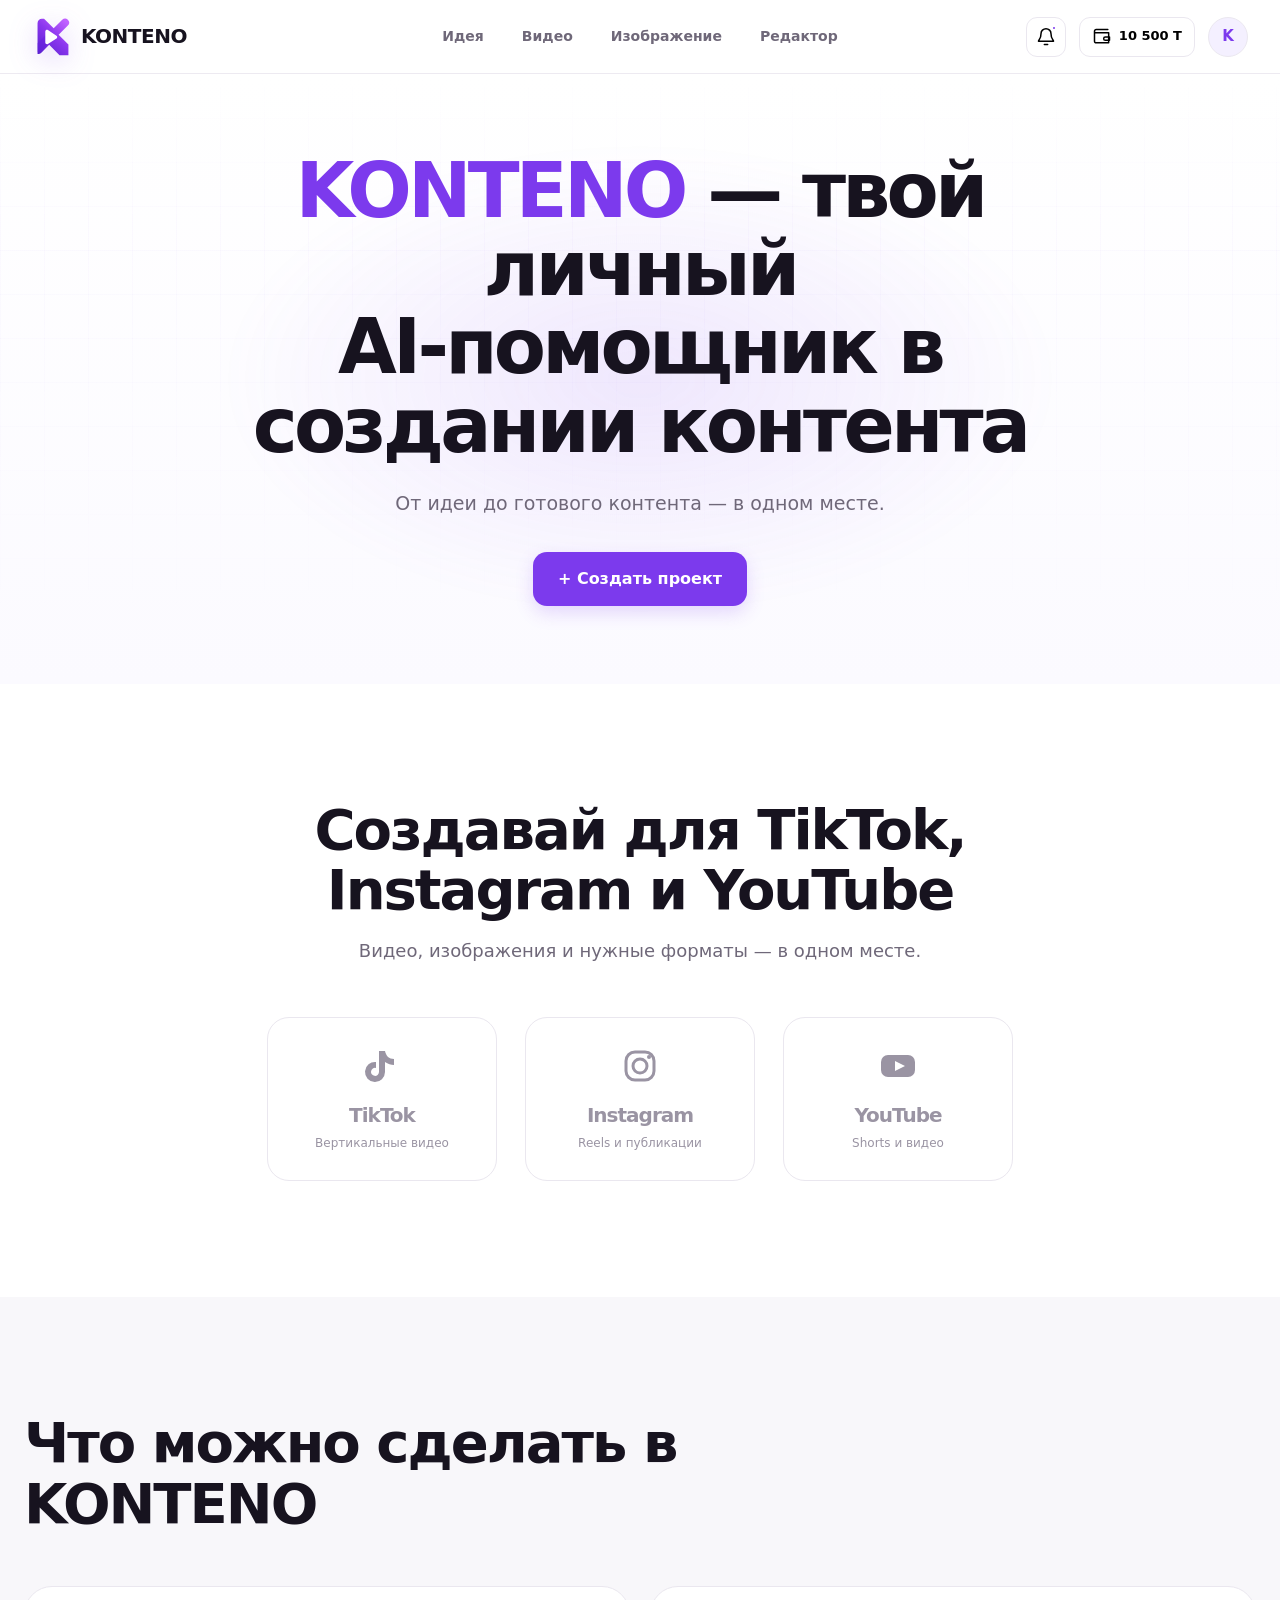
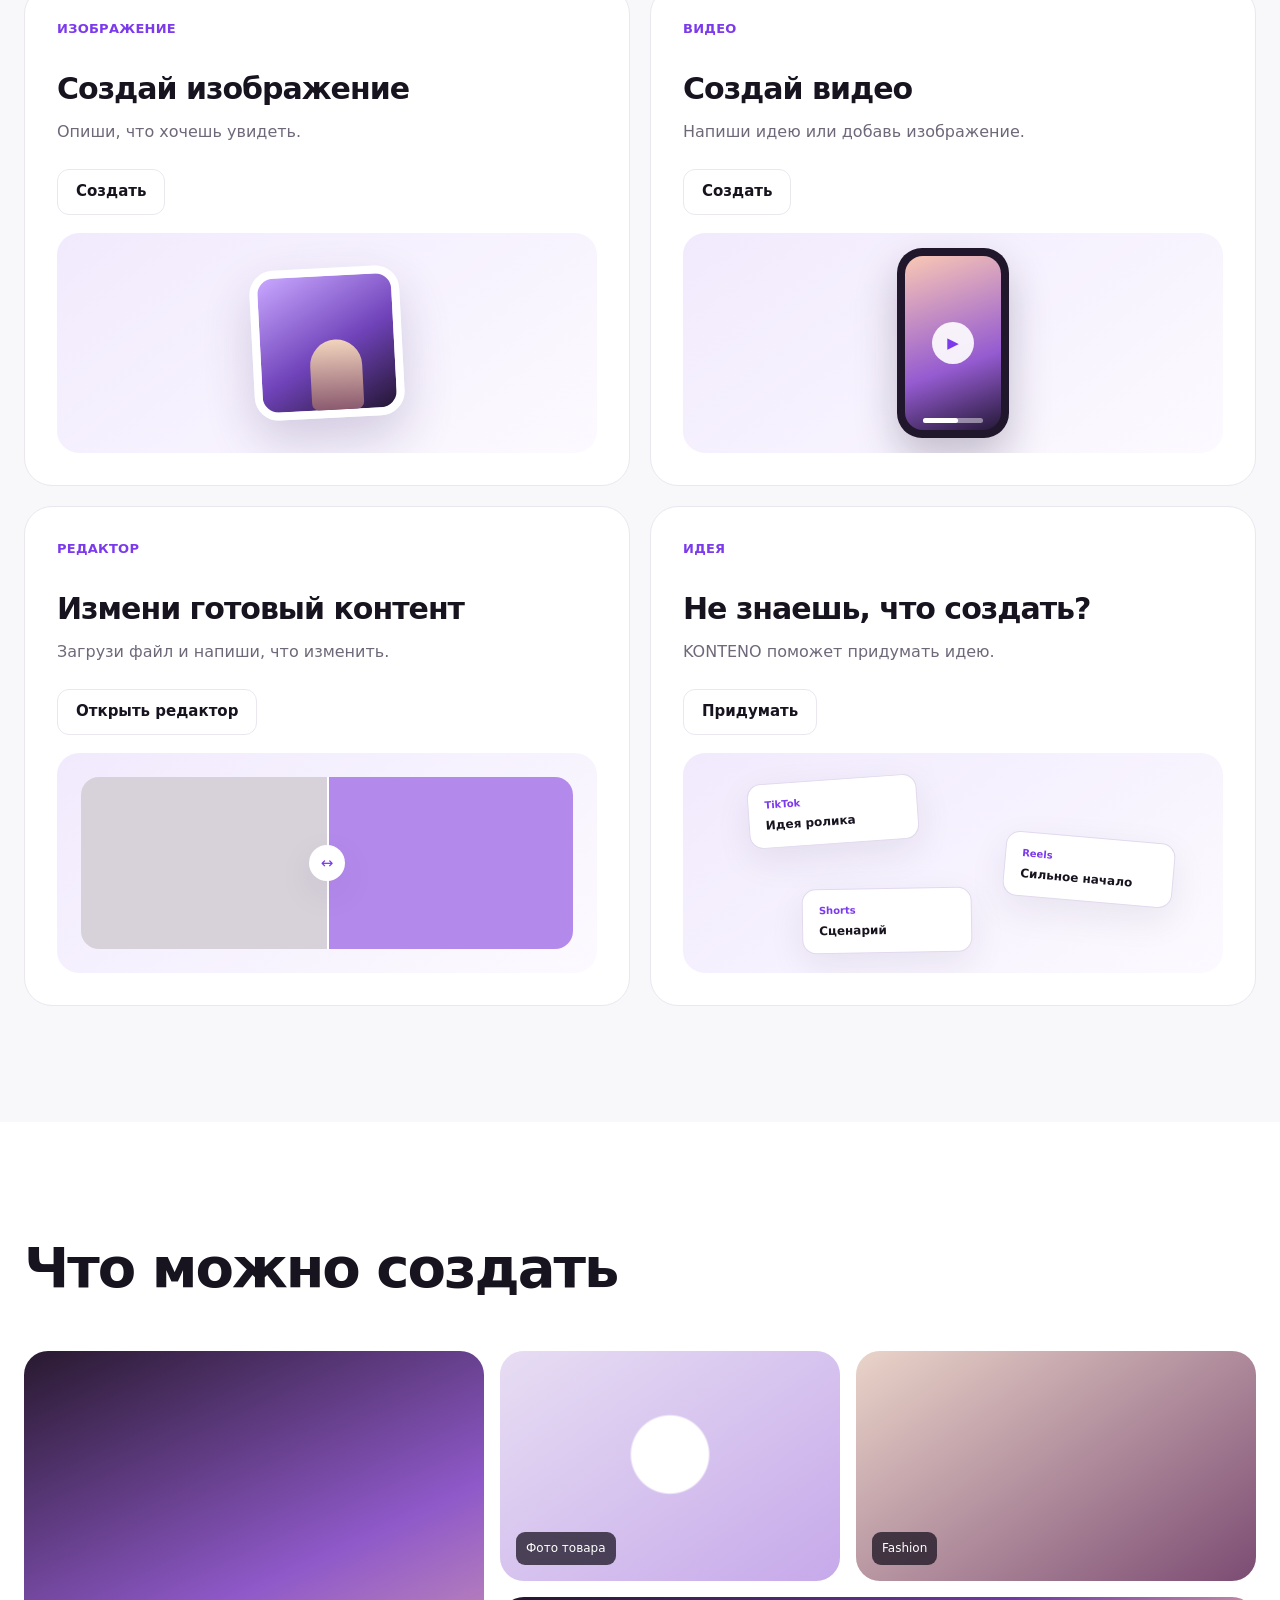
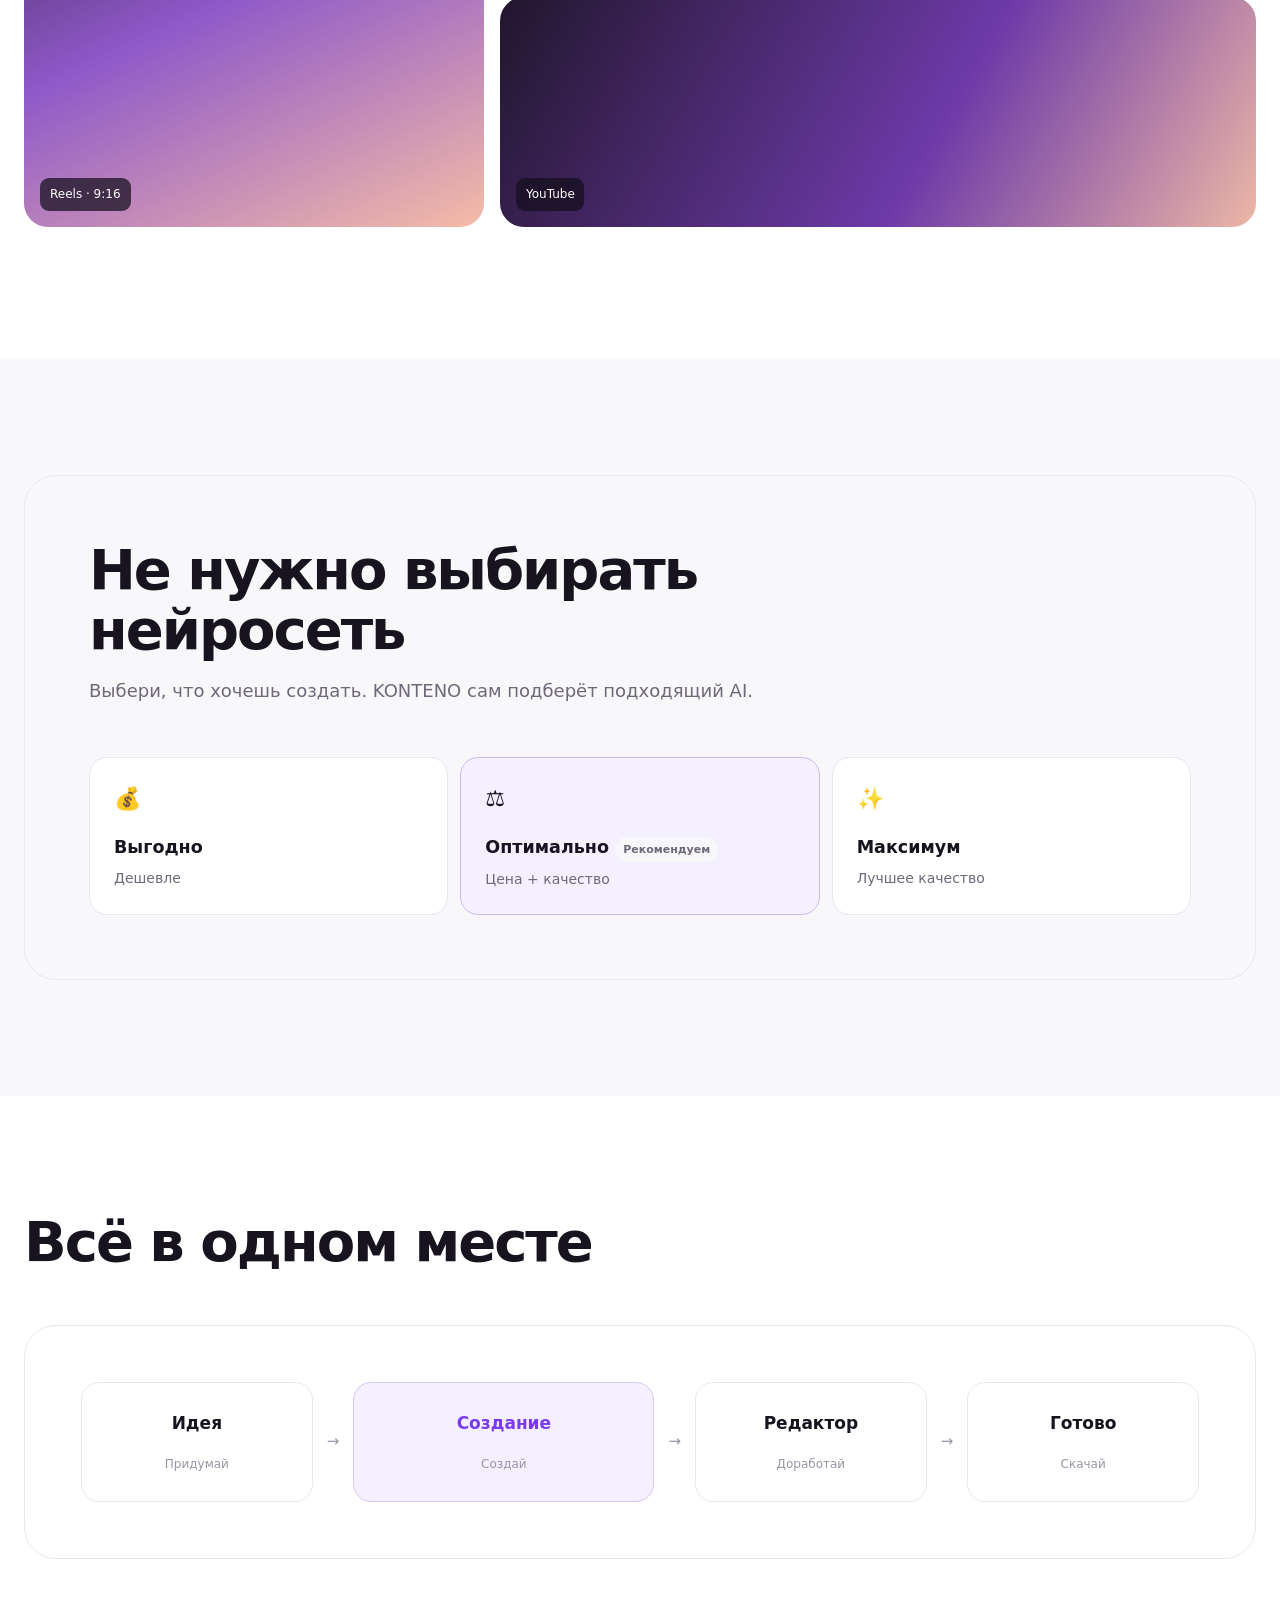
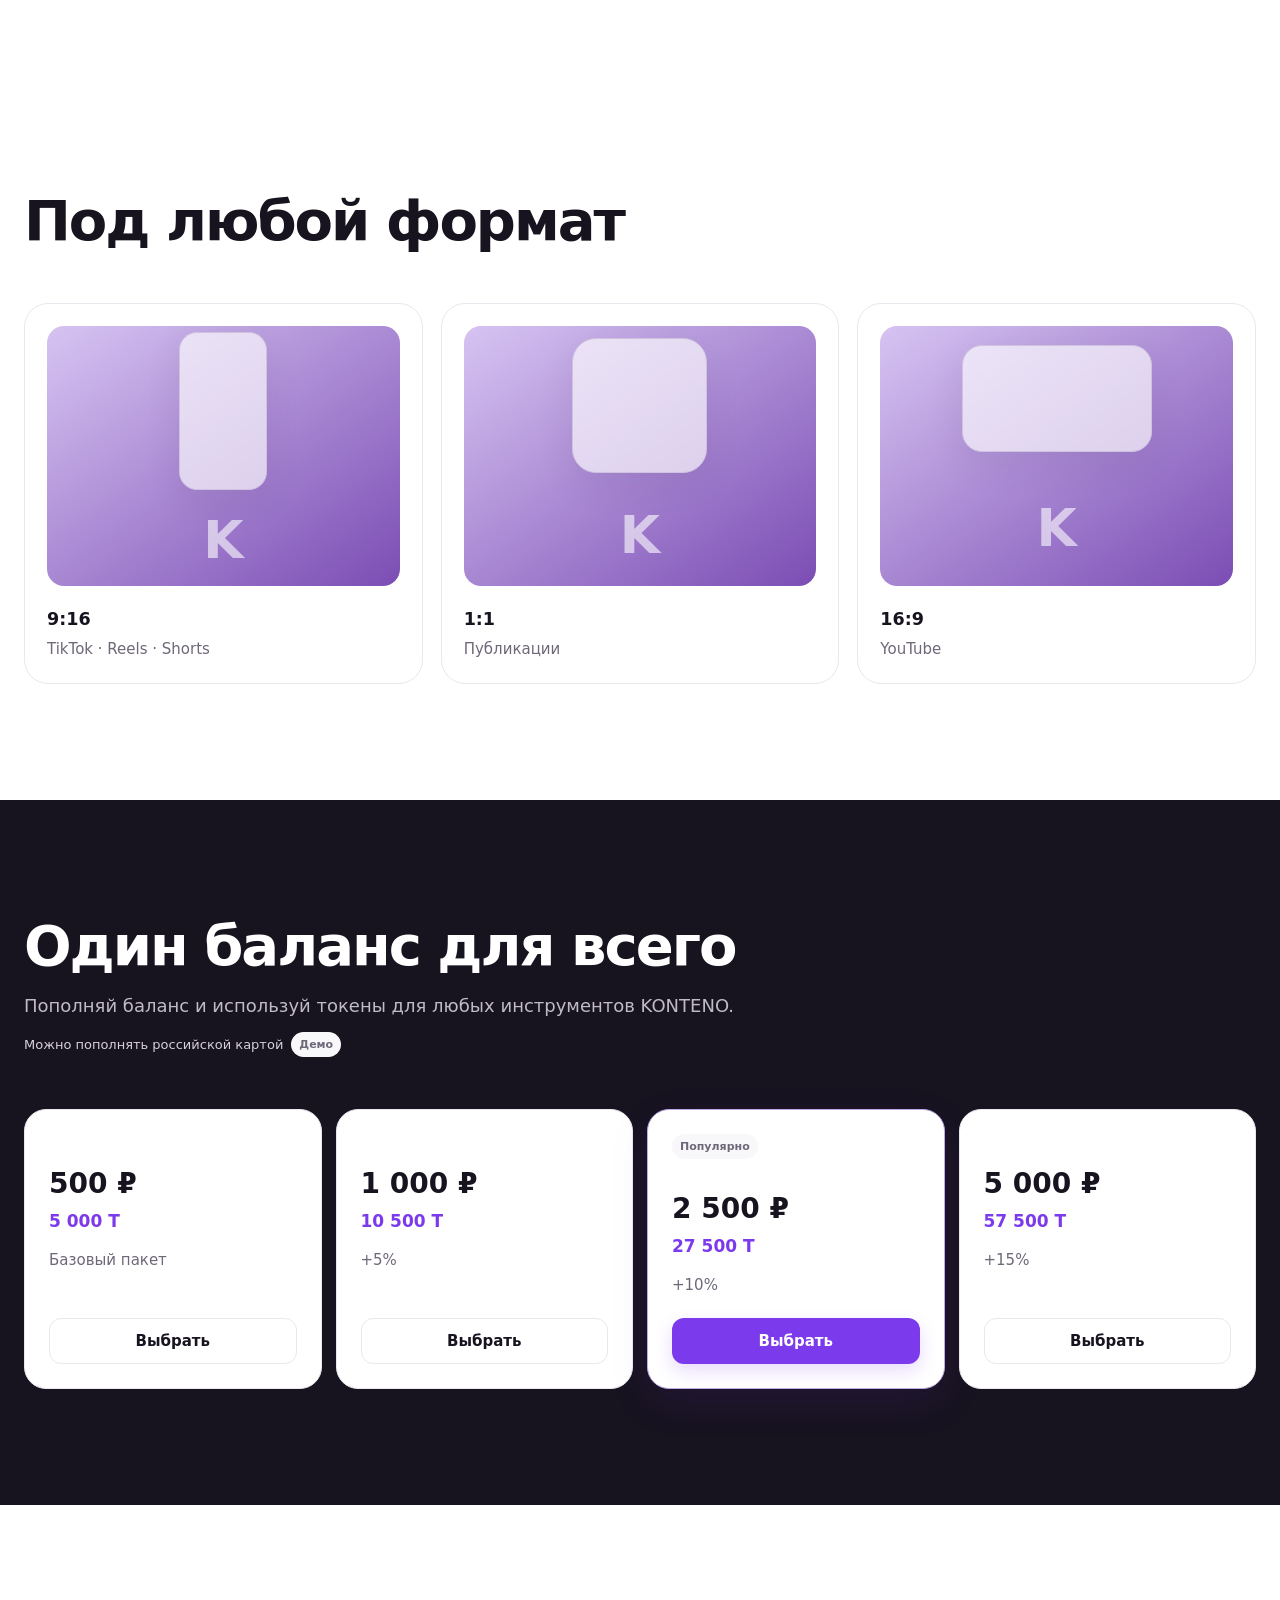
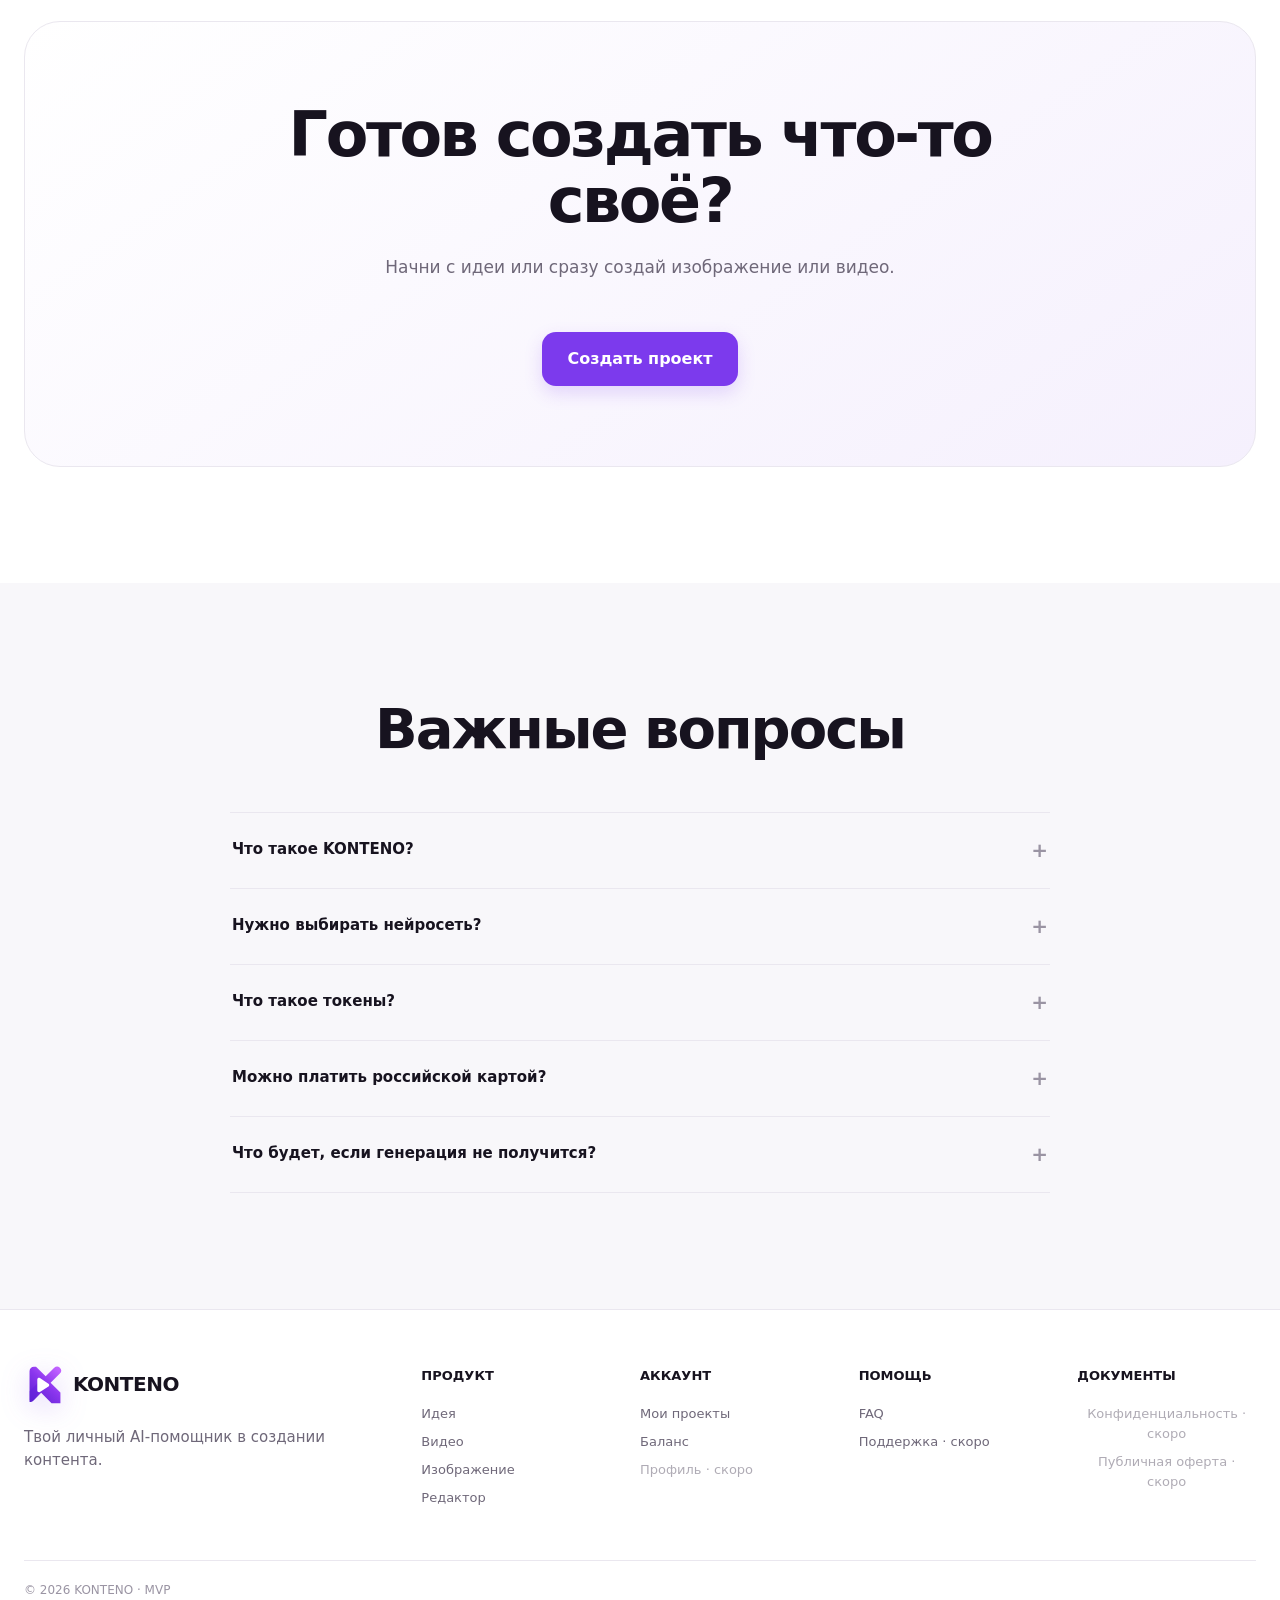
==== index.html @ 62084ca5 "Polish KONTENO layout, visuals, logo and copy" ====
<!doctype html>
<html lang="ru">
<head>
  <meta charset="utf-8">
  <meta name="viewport" content="width=device-width,initial-scale=1,viewport-fit=cover">
  <meta name="description" content="KONTENO — создание видео, изображений и контента без необходимости разбираться в нейросетях.">
  <title>KONTENO — AI для создания контента</title>
  <link rel="icon" href="data:image/svg+xml,%3Csvg xmlns='http://www.w3.org/2000/svg' viewBox='0 0 48 48'%3E%3Cpath fill='%238B36EE' d='M7 6A5 5 0 0 1 12 1h3l12 12L38 2a5 5 0 1 1 7 7L34 21l12 12v14H35L22 34 12 44a5 5 0 0 1-5 1V6Z'/%3E%3Cpath fill='white' d='M17 17c0-2 2-3 3-2l11 7c1 1 1 3 0 4l-11 7c-1 1-3 0-3-2V17Z'/%3E%3C/svg%3E">
  <style>
    /* Design system */
    :root {
      --primary:#7c3aed; --primary-hover:#6d28d9; --primary-soft:#f4f0ff; --accent:#a855f7;
      --text:#17131f; --text-secondary:#6f6879; --text-tertiary:#9a94a3;
      --background:#fff; --surface:#fff; --surface-secondary:#f8f7fa; --border:#eae7ef;
      --success:#16805b; --danger:#b42318; --sidebar:248px;
      --radius-sm:10px; --radius:14px; --radius-lg:20px; --radius-xl:28px;
      --shadow-sm:0 1px 2px rgba(23,19,31,.03); --shadow:0 12px 36px rgba(42,28,65,.08); --shadow-lg:0 28px 80px rgba(48,30,79,.12);
      --ease:180ms ease;
    }
    * { box-sizing:border-box; }
    html { scroll-behavior:smooth; scroll-padding-top:88px; }
    body { margin:0; color:var(--text); background:var(--background); font:15px/1.55 Inter,ui-sans-serif,system-ui,-apple-system,BlinkMacSystemFont,"Segoe UI",sans-serif; -webkit-font-smoothing:antialiased; }
    button,input,textarea { font:inherit; }
    button,a { -webkit-tap-highlight-color:transparent; }
    button:focus-visible,a:focus-visible,input:focus-visible,textarea:focus-visible,summary:focus-visible { outline:3px solid rgba(124,58,237,.24); outline-offset:3px; }
    button:disabled { cursor:not-allowed; opacity:.55; }
    .hide { display:none!important; }
    .sr-only { position:absolute;width:1px;height:1px;padding:0;margin:-1px;overflow:hidden;clip:rect(0,0,0,0);white-space:nowrap;border:0; }
    .container { width:min(1248px,calc(100% - 48px)); margin-inline:auto; }
    .icon { width:20px;height:20px;display:block;fill:none;stroke:currentColor;stroke-width:1.8;stroke-linecap:round;stroke-linejoin:round; }
    .icon-box { width:42px;height:42px;border-radius:12px;display:grid;place-items:center;color:var(--primary);background:var(--primary-soft);flex:0 0 auto; }
    .logo { display:inline-flex;align-items:center;gap:10px;color:var(--text);text-decoration:none;border:0;background:none;padding:0;cursor:pointer;font-size:19px;font-weight:750;letter-spacing:-.5px; }
    .logo-mark { width:34px;height:34px;border-radius:11px;display:grid;place-items:center;background:var(--primary);color:#fff;font-size:16px;font-weight:750;box-shadow:0 7px 18px rgba(124,58,237,.2); }
    .btn { min-height:46px;border:1px solid transparent;border-radius:12px;padding:0 18px;display:inline-flex;align-items:center;justify-content:center;gap:8px;font-weight:650;color:var(--text);background:var(--surface);cursor:pointer;text-decoration:none;transition:background var(--ease),border var(--ease),box-shadow var(--ease),transform var(--ease); }
    .btn:hover { border-color:#dcd7e4;background:var(--surface-secondary); }
    .btn:active { transform:translateY(1px); }
    .btn-primary { color:#fff;background:var(--primary);box-shadow:0 7px 18px rgba(124,58,237,.18); }
    .btn-primary:hover { color:#fff;background:var(--primary-hover);border-color:var(--primary-hover);box-shadow:0 9px 24px rgba(124,58,237,.24); }
    .btn-secondary { border-color:var(--border); }
    .btn-ghost { border-color:transparent;background:transparent;color:var(--text-secondary); }
    .btn-sm { min-height:40px;padding-inline:14px;border-radius:10px;font-size:14px; }
    .btn-full { width:100%; }
    .eyebrow { margin:0 0 12px;color:var(--primary);font-size:13px;font-weight:700;letter-spacing:.02em; }
    .section-head { max-width:650px;margin-bottom:40px; }
    .section-head.center { text-align:center;margin-inline:auto; }
    .section-title { margin:0;font-size:clamp(28px,3vw,36px);line-height:1.15;letter-spacing:-1.1px;font-weight:720; }
    .section-copy { margin:12px 0 0;color:var(--text-secondary);font-size:17px; }
    .badge { display:inline-flex;align-items:center;gap:7px;padding:7px 11px;border-radius:999px;background:var(--primary-soft);color:var(--primary);font-size:12px;font-weight:650; }
    .status-badge { display:inline-flex;padding:4px 8px;border-radius:999px;background:var(--surface-secondary);color:var(--text-secondary);font-size:11px;font-weight:650; }

    /* Landing */
    .site-header { position:sticky;top:0;z-index:40;height:70px;background:rgba(255,255,255,.9);border-bottom:1px solid rgba(234,231,239,.85);backdrop-filter:blur(18px); }
    .header-inner { height:100%;display:flex;align-items:center;justify-content:space-between;gap:24px; }
    .header-nav,.header-actions { display:flex;align-items:center;gap:8px; }
    .header-nav { margin-left:auto;margin-right:20px; }
    .header-nav a { padding:9px 12px;color:var(--text-secondary);font-size:14px;font-weight:550;text-decoration:none;border-radius:9px;transition:color var(--ease),background var(--ease); }
    .header-nav a:hover { color:var(--text);background:var(--surface-secondary); }
    .hero { position:relative;overflow:hidden;padding:88px 0 104px;background:linear-gradient(180deg,#fff 0%,#fbfaff 100%); }
    .hero::before { content:"";position:absolute;width:480px;height:480px;right:-160px;top:-160px;background:radial-gradient(circle,rgba(168,85,247,.11),transparent 68%);pointer-events:none; }
    .hero-grid { position:relative;display:grid;grid-template-columns:minmax(0,1.02fr) minmax(440px,.98fr);align-items:center;gap:72px; }
    .hero h1 { max-width:700px;margin:20px 0 24px;font-size:clamp(52px,5vw,66px);line-height:1.04;letter-spacing:-3px;font-weight:740; }
    .hero h1 span { color:var(--primary); }
    .hero-copy { max-width:630px;margin:0;color:var(--text-secondary);font-size:18px;line-height:1.7; }
    .hero-actions { display:flex;gap:12px;margin:32px 0 24px; }
    .trust-row { display:flex;flex-wrap:wrap;gap:12px 24px;color:var(--text-secondary);font-size:13px; }
    .trust-row span { display:flex;align-items:center;gap:7px; }
    .check { color:var(--success);font-weight:750; }
    .studio-preview-wrap { position:relative;padding:28px; }
    .studio-preview-wrap::before { content:"";position:absolute;inset:7% 0;background:var(--primary-soft);border-radius:44px;transform:rotate(-3deg); }
    .studio-preview { position:relative;padding:24px;border:1px solid rgba(226,220,235,.9);border-radius:26px;background:rgba(255,255,255,.94);box-shadow:var(--shadow-lg); }
    .preview-top { display:flex;align-items:center;justify-content:space-between;margin-bottom:24px;color:var(--text-tertiary);font-size:12px; }
    .window-dots { display:flex;gap:5px; }.window-dots i { width:7px;height:7px;border-radius:50%;background:#ded9e5; }
    .studio-preview h2 { margin:0 0 14px;font-size:20px;letter-spacing:-.4px; }
    .preview-input { min-height:112px;padding:16px;border:1px solid var(--border);border-radius:15px;background:var(--surface-secondary);color:var(--text-secondary); }
    .preview-chips { display:flex;flex-wrap:wrap;gap:7px;margin:12px 0 20px; }
    .preview-chip { padding:6px 9px;border-radius:8px;background:#fff;border:1px solid var(--border);color:var(--text-secondary);font-size:11px; }
    .preview-footer { display:flex;align-items:center;justify-content:space-between;gap:16px;padding-top:18px;border-top:1px solid var(--border); }
    .preview-price small { display:block;color:var(--text-tertiary); }.preview-price strong { font-size:19px; }
    .landing-section { padding:96px 0; }
    .landing-section.alt { background:var(--surface-secondary); }
    .tool-grid { display:grid;grid-template-columns:repeat(3,1fr);gap:16px; }
    .tool-card { min-height:190px;width:100%;padding:24px;text-align:left;border:1px solid var(--border);border-radius:var(--radius-lg);background:var(--surface);display:flex;flex-direction:column;cursor:pointer;transition:border var(--ease),box-shadow var(--ease),transform var(--ease); }
    .tool-card:hover:not(:disabled) { transform:translateY(-2px);border-color:#d8cdef;box-shadow:var(--shadow); }
    .tool-card h3 { margin:24px 0 6px;font-size:18px;line-height:1.3;font-weight:680; }.tool-card p { margin:0;color:var(--text-secondary);font-size:14px; }
    .tool-card .arrow { margin-top:auto;align-self:flex-end;color:var(--text-tertiary);font-size:20px;transition:transform var(--ease),color var(--ease); }.tool-card:hover .arrow { color:var(--primary);transform:translateX(3px); }
    .tool-card[disabled] { cursor:default;background:#fcfbfd; }.tool-card[disabled] .icon-box { color:var(--text-tertiary);background:#f1eff3; }
    .steps-grid { position:relative;display:grid;grid-template-columns:repeat(3,1fr);gap:48px; }
    .steps-grid::before { content:"";position:absolute;left:16.66%;right:16.66%;top:22px;border-top:1px solid var(--border); }
    .step-card { position:relative;text-align:center; }.step-number { position:relative;z-index:1;width:46px;height:46px;margin:0 auto 20px;border:1px solid var(--border);border-radius:50%;display:grid;place-items:center;background:#fff;color:var(--primary);font-size:12px;font-weight:750; }
    .step-card h3 { margin:0 0 7px;font-size:18px; }.step-card p { margin:0;color:var(--text-secondary); }
    .routing-panel { display:grid;grid-template-columns:.9fr 1.1fr;gap:64px;align-items:center;padding:48px;border:1px solid var(--border);border-radius:var(--radius-xl);background:#fff;box-shadow:var(--shadow-sm); }
    .routing-panel h2 { margin:0 0 16px;font-size:36px;line-height:1.15;letter-spacing:-1.4px; }.routing-panel>div>p { color:var(--text-secondary);font-size:17px; }
    .routing-points { display:flex;gap:8px;flex-wrap:wrap;margin-top:24px; }.routing-points span { padding:8px 11px;border:1px solid var(--border);border-radius:9px;color:var(--text-secondary);font-size:13px; }
    .mode-list { display:grid;gap:10px; }.mode-card { display:grid;grid-template-columns:auto 1fr auto;align-items:center;gap:14px;padding:18px;border:1px solid var(--border);border-radius:15px;background:var(--surface-secondary); }
    .mode-card.recommended { border-color:#d8c7f8;background:var(--primary-soft); }.mode-icon { font-size:18px; }.mode-card strong { display:block; }.mode-card small { color:var(--text-secondary); }
    .payment-panel { display:grid;grid-template-columns:1fr 1fr;gap:64px;align-items:center;padding:48px;border-radius:var(--radius-xl);background:var(--text);color:#fff; }
    .payment-panel h2 { margin:0 0 14px;font-size:34px;letter-spacing:-1px; }.payment-panel p { color:#c9c4d0; }
    .payment-note { display:inline-flex;align-items:center;gap:9px;margin-top:18px;color:#ede9f3;font-weight:600; }
    .balance-steps { display:grid;gap:12px; }.balance-step { display:flex;align-items:center;gap:14px;padding:16px;border:1px solid rgba(255,255,255,.1);border-radius:14px;background:rgba(255,255,255,.05); }.balance-step b { width:28px;height:28px;border-radius:8px;display:grid;place-items:center;background:rgba(168,85,247,.24);color:#d9c3ff;font-size:12px; }
    .faq-list { max-width:820px;margin:auto;border-top:1px solid var(--border); }.faq-item { border-bottom:1px solid var(--border); }.faq-question { width:100%;padding:22px 2px;border:0;background:none;display:flex;align-items:center;justify-content:space-between;gap:24px;text-align:left;color:var(--text);font-weight:650;cursor:pointer; }.faq-question span:last-child { font-size:20px;color:var(--text-tertiary);transition:transform var(--ease); }.faq-question[aria-expanded="true"] span:last-child { transform:rotate(45deg); }.faq-answer { padding:0 44px 22px 2px;color:var(--text-secondary); }
    .site-footer { padding:56px 0 24px;border-top:1px solid var(--border); }.footer-grid { display:grid;grid-template-columns:2fr repeat(3,1fr);gap:40px;padding-bottom:48px; }.footer-brand p { max-width:310px;color:var(--text-secondary); }.footer-col strong { display:block;margin-bottom:14px;font-size:13px; }.footer-col button { display:block;padding:4px 0;border:0;background:none;color:var(--text-secondary);font-size:13px;cursor:pointer; }.footer-col button:hover { color:var(--primary); }.footer-bottom { padding-top:20px;border-top:1px solid var(--border);color:var(--text-tertiary);font-size:12px; }

    /* Studio shell */
    .studio { display:none;min-height:100vh;background:var(--surface-secondary); }
    .sidebar { position:fixed;inset:0 auto 0 0;width:var(--sidebar);z-index:30;padding:24px 18px 18px;border-right:1px solid var(--border);background:#fff;display:flex;flex-direction:column; }
    .side-nav { display:grid;gap:5px;margin-top:34px; }.side-nav button { min-height:44px;padding:0 12px;border:0;border-radius:11px;background:none;display:flex;align-items:center;gap:12px;color:var(--text-secondary);font-weight:560;cursor:pointer;text-align:left;transition:color var(--ease),background var(--ease); }.side-nav button:hover { color:var(--text);background:var(--surface-secondary); }.side-nav button.active { color:var(--primary);background:var(--primary-soft);font-weight:650; }
    .side-nav .icon { width:19px;height:19px; }.side-bottom { margin-top:auto; }.wallet { padding:16px;border:1px solid #e4daf8;border-radius:15px;background:var(--primary-soft); }.wallet-row { display:flex;align-items:flex-end;justify-content:space-between;margin-bottom:12px; }.wallet small { display:block;color:var(--text-secondary); }.wallet strong { font-size:19px; }.profile { margin-top:12px;padding:10px;border-top:1px solid var(--border);display:flex;align-items:center;gap:10px;color:var(--text-secondary);font-size:13px; }.avatar { width:32px;height:32px;border-radius:50%;display:grid;place-items:center;background:var(--surface-secondary);color:var(--text-tertiary);font-weight:650; }
    .studio-main { margin-left:var(--sidebar);min-height:100vh;padding:48px 48px 80px; }.studio-content { width:min(1120px,100%);margin:0 auto; }.page-head { margin-bottom:28px; }.page-head h1 { margin:0;font-size:clamp(32px,3vw,40px);line-height:1.15;letter-spacing:-1.3px;font-weight:720; }.page-head p { margin:8px 0 0;color:var(--text-secondary);font-size:16px; }.back-link { margin:0 0 20px;padding:0;border:0;background:none;color:var(--text-secondary);font-size:13px;cursor:pointer; }.back-link:hover { color:var(--primary); }
    .composer { padding:20px;border:1px solid #e2d8f4;border-radius:var(--radius-lg);background:#fff;box-shadow:0 12px 36px rgba(69,44,107,.06); }.composer textarea { width:100%;min-height:112px;padding:0;border:0;outline:0;resize:none;color:var(--text);font-size:16px;line-height:1.6; }.composer-footer { display:flex;align-items:center;justify-content:space-between;gap:16px;padding-top:16px;border-top:1px solid var(--border); }.composer-hint { color:var(--text-tertiary);font-size:12px; }
    .subsection-title { margin:32px 0 16px;font-size:16px;font-weight:680; }.quick-grid { display:grid;grid-template-columns:repeat(3,1fr);gap:12px; }.quick-card { min-height:138px;padding:18px;border:1px solid var(--border);border-radius:16px;background:#fff;display:grid;grid-template-columns:38px 1fr auto;grid-template-rows:auto 1fr;gap:12px 14px;text-align:left;cursor:pointer;transition:border var(--ease),box-shadow var(--ease),transform var(--ease); }.quick-card:hover:not(:disabled) { transform:translateY(-1px);border-color:#d7c9ee;box-shadow:var(--shadow-sm); }.quick-card .icon-box { width:38px;height:38px;border-radius:10px; }.quick-card h3 { margin:7px 0 0;font-size:15px;font-weight:670; }.quick-card p { grid-column:2/-1;margin:0;color:var(--text-secondary);font-size:13px;line-height:1.45; }.quick-card .arrow { margin-top:8px;color:var(--text-tertiary); }.quick-card:disabled { cursor:default;background:#fbfafc; }.soon { color:var(--text-tertiary);font-size:10px;font-weight:650;text-transform:uppercase;letter-spacing:.04em; }

    /* Generation */
    .generation-layout { display:grid;grid-template-columns:minmax(0,1fr) minmax(390px,.9fr);gap:20px;align-items:start; }.panel { padding:22px;border:1px solid var(--border);border-radius:var(--radius-lg);background:#fff;box-shadow:var(--shadow-sm); }.upload { position:relative;min-height:min(490px,62vh);border:1.5px dashed #d8d1df;border-radius:16px;overflow:hidden;background:var(--surface-secondary);display:grid;place-items:center;text-align:center; }.upload:hover { border-color:#bba5e5; }.upload input { position:absolute;inset:0;width:100%;height:100%;opacity:0;cursor:pointer; }.upload-empty { padding:32px; }.upload-empty .icon-box { width:52px;height:52px;margin:0 auto 16px; }.upload-empty strong { display:block;margin-bottom:5px;font-size:16px; }.upload-empty p { margin:0;color:var(--text-secondary);font-size:13px; }.upload img { position:absolute;inset:0;width:100%;height:100%;object-fit:contain;background:#eeeaf1; }.replace-label { position:absolute;right:12px;bottom:12px;z-index:2;padding:9px 12px;border-radius:9px;background:rgba(23,19,31,.78);color:#fff;font-size:12px;font-weight:650;pointer-events:none;backdrop-filter:blur(8px); }
    .field { margin-bottom:20px; }.field-label { display:block;margin-bottom:9px;font-size:13px;font-weight:650; }.field textarea { width:100%;height:92px;padding:12px;border:1px solid var(--border);border-radius:12px;outline:0;resize:none;transition:border var(--ease),box-shadow var(--ease); }.field textarea:focus { border-color:#ad8ee9;box-shadow:0 0 0 3px rgba(124,58,237,.08); }.suggestions { display:flex;gap:6px;flex-wrap:wrap;margin-top:8px; }.suggestions button { padding:7px 9px;border:1px solid var(--border);border-radius:8px;background:#fff;color:var(--text-secondary);font-size:11px;cursor:pointer; }.suggestions button:hover { border-color:#cdbceb;color:var(--primary); }
    .segmented { display:flex;gap:7px; }.segmented button { flex:1;min-height:40px;padding:7px;border:1px solid var(--border);border-radius:10px;background:#fff;color:var(--text-secondary);cursor:pointer; }.segmented button.sel { border-color:#bfa8ea;background:var(--primary-soft);color:var(--primary);font-weight:650; }
    .quality-grid { display:grid;grid-template-columns:repeat(3,1fr);gap:7px; }.quality-grid button { min-height:70px;padding:9px 6px;border:1px solid var(--border);border-radius:11px;background:#fff;color:var(--text);cursor:pointer; }.quality-grid button span { display:block;font-size:12px;font-weight:650; }.quality-grid button small { display:block;margin-top:3px;color:var(--text-tertiary);font-size:9px; }.quality-grid button.sel { border-color:#bfa8ea;background:var(--primary-soft);color:var(--primary); }.summary { margin-top:4px;padding:16px;border-radius:13px;background:var(--surface-secondary); }.summary-row { display:flex;justify-content:space-between;gap:16px;padding:4px 0;color:var(--text-secondary);font-size:13px; }.summary-row strong { color:var(--text); }.summary .btn { margin-top:12px; }
    .progress-card { max-width:620px;margin:70px auto;padding:40px;border:1px solid var(--border);border-radius:var(--radius-lg);background:#fff;text-align:center;box-shadow:var(--shadow); }.loader { width:44px;height:44px;margin:0 auto 20px;border:3px solid var(--primary-soft);border-top-color:var(--primary);border-radius:50%;animation:spin 1s linear infinite; }.progress-top { display:flex;align-items:flex-end;justify-content:space-between;margin-top:24px; }.progress-top strong { font-size:24px; }.progress-track { height:6px;margin:10px 0 24px;border-radius:999px;background:#eeeaf2;overflow:hidden; }.progress-fill { height:100%;width:0;background:var(--primary);border-radius:inherit;transition:width .3s ease; }.progress-steps { display:grid;gap:8px;text-align:left; }.progress-step { padding:10px 12px;border-radius:10px;background:var(--surface-secondary);color:var(--text-tertiary);font-size:13px; }.progress-step.done { color:var(--success); }.progress-step.current { color:var(--primary);background:var(--primary-soft);font-weight:650; }.progress-note { margin:20px 0 0;color:var(--text-tertiary);font-size:12px; }
    @keyframes spin { to { transform:rotate(360deg); } }
    .result-layout { display:grid;grid-template-columns:1.15fr .85fr;gap:20px;align-items:start; }.result-preview { min-height:480px;border-radius:16px;overflow:hidden;background:#eeeaf1;display:grid;place-items:center; }.result-preview img { width:100%;height:100%;max-height:620px;object-fit:contain; }.result-info { padding:28px; }.result-info h2 { margin:16px 0 8px;font-size:28px; }.result-info p { color:var(--text-secondary); }.result-actions { display:grid;gap:9px;margin-top:28px; }

    /* Works, assistant, balance */
    .works-grid { display:grid;grid-template-columns:repeat(3,1fr);gap:16px; }.work-card { overflow:hidden;padding:0;border:1px solid var(--border);border-radius:var(--radius-lg);background:#fff; }.work-thumb { aspect-ratio:16/10;background:#eeeaf1;overflow:hidden;display:grid;place-items:center;color:var(--text-tertiary); }.work-thumb img { width:100%;height:100%;object-fit:cover; }.work-body { padding:16px; }.work-body h3 { margin:0 0 5px;font-size:15px; }.work-prompt { margin:0 0 12px;color:var(--text-secondary);font-size:12px;display:-webkit-box;-webkit-line-clamp:2;-webkit-box-orient:vertical;overflow:hidden;min-height:38px; }.work-meta { color:var(--text-tertiary);font-size:11px; }.empty-state { grid-column:1/-1;padding:64px 24px;border:1px dashed #d9d3df;border-radius:var(--radius-lg);background:#fff;text-align:center; }.empty-state .icon-box { margin:0 auto 16px; }.empty-state h3 { margin:0 0 6px;font-size:18px; }.empty-state p { margin:0 0 20px;color:var(--text-secondary); }
    .assistant-wrap { max-width:800px;margin:auto; }.quick-prompts { display:flex;flex-wrap:wrap;gap:8px;margin-bottom:14px; }.quick-prompts button { padding:9px 12px;border:1px solid var(--border);border-radius:10px;background:#fff;color:var(--text-secondary);font-size:12px;cursor:pointer; }.quick-prompts button:hover { color:var(--primary);border-color:#cdbceb; }.answer-card { margin-top:16px;padding:24px;border:1px solid var(--border);border-radius:var(--radius-lg);background:#fff; }.answer-card h3 { margin:0 0 10px; }.answer-card p { color:var(--text-secondary); }.answer-actions { display:flex;gap:8px;margin-top:18px; }
    .balance-hero { display:flex;align-items:end;justify-content:space-between;gap:24px;margin-bottom:24px;padding:24px;border:1px solid #ded3f3;border-radius:var(--radius-lg);background:var(--primary-soft); }.balance-hero small { color:var(--text-secondary); }.balance-hero h2 { margin:4px 0 0;font-size:32px; }.demo-label { padding:7px 10px;border:1px solid #d4c4f1;border-radius:9px;color:var(--primary);font-size:11px;font-weight:650; }.notice { margin-bottom:16px;padding:12px 14px;border-radius:11px;background:#eaf8f2;color:var(--success);font-size:13px; }.package-grid { display:grid;grid-template-columns:repeat(4,1fr);gap:12px; }.package { min-height:250px;padding:20px;border:1px solid var(--border);border-radius:var(--radius-lg);background:#fff;display:flex;flex-direction:column;text-align:left; }.package.popular { border-color:#cdb9f0;box-shadow:0 8px 28px rgba(124,58,237,.07); }.package-top { min-height:24px; }.package h3 { margin:18px 0 2px;font-size:24px; }.package .tokens { color:var(--primary);font-size:16px;font-weight:680; }.package .bonus { margin-top:4px;color:var(--text-secondary);font-size:12px; }.package .btn { margin-top:auto; }

    /* Dialog and feedback */
    .modal { position:fixed;inset:0;z-index:80;padding:20px;background:rgba(18,14,25,.46);display:grid;place-items:center;backdrop-filter:blur(4px); }.modal-box { width:min(460px,100%);padding:24px;border-radius:var(--radius-lg);background:#fff;box-shadow:var(--shadow-lg); }.modal-box h3 { margin:0 0 8px;font-size:22px; }.modal-box>p { margin:0 0 18px;color:var(--text-secondary); }.modal-row { display:flex;justify-content:space-between;gap:20px;padding:10px 0;border-bottom:1px solid var(--border); }.modal-actions { display:flex;justify-content:flex-end;gap:8px;margin-top:22px; }.toast { position:fixed;right:22px;bottom:22px;z-index:100;max-width:380px;padding:13px 16px;border-radius:12px;background:var(--text);color:#fff;box-shadow:var(--shadow-lg);font-size:13px; }
    .mobile-nav { display:none; }

    @media(max-width:1040px) {
      .hero-grid { grid-template-columns:1fr 440px;gap:32px; }.hero h1 { font-size:52px; }.routing-panel,.payment-panel { gap:36px;padding:36px; }.package-grid { grid-template-columns:repeat(2,1fr); }
    }
    .footer-grid{grid-template-columns:2fr repeat(4,1fr)}.field-textarea{width:100%;min-height:120px;padding:14px;border:1px solid var(--border);border-radius:13px;resize:none;outline:none}
    @media(max-width:900px) {
      .container { width:min(100% - 32px,720px); }.header-nav,.login-button { display:none; }.hero { padding:64px 0 80px; }.hero-grid { grid-template-columns:1fr; }.hero-copy-wrap { text-align:center; }.hero-copy { margin-inline:auto; }.hero-actions,.trust-row { justify-content:center; }.studio-preview-wrap { width:min(560px,100%);margin:auto; }.tool-grid { grid-template-columns:repeat(2,1fr); }.routing-panel,.payment-panel { grid-template-columns:1fr; }.footer-grid { grid-template-columns:2fr 1fr 1fr; }.footer-col:last-child { display:none; }
      .sidebar { display:none; }.studio-main { margin-left:0;padding:32px 24px calc(96px + env(safe-area-inset-bottom)); }.studio-content { max-width:720px; }.mobile-nav { position:fixed;inset:auto 0 0;z-index:50;display:grid;grid-template-columns:repeat(4,1fr);padding:7px 8px calc(7px + env(safe-area-inset-bottom));border-top:1px solid var(--border);background:rgba(255,255,255,.96);backdrop-filter:blur(16px); }.mobile-nav button { min-width:0;padding:5px 2px;border:0;background:none;color:var(--text-tertiary);display:grid;place-items:center;gap:2px;font-size:10px;cursor:pointer; }.mobile-nav button.active { color:var(--primary);font-weight:650; }.mobile-nav .icon { width:19px;height:19px; }.generation-layout,.result-layout { grid-template-columns:1fr; }.upload { min-height:420px; }.quick-grid { grid-template-columns:repeat(2,1fr); }.works-grid { grid-template-columns:repeat(2,1fr); }
    }
    @media(max-width:600px) {
      .container { width:calc(100% - 32px); }.site-header { height:64px; }.header-actions .btn { min-height:40px;padding-inline:13px;font-size:13px; }.hero { padding:48px 0 64px; }.hero h1 { margin-top:16px;font-size:42px;letter-spacing:-2px; }.hero-copy { font-size:16px; }.hero-actions { flex-direction:column; }.hero-actions .btn { width:100%; }.trust-row { display:grid;justify-content:start;text-align:left; }.studio-preview-wrap { padding:12px 0; }.studio-preview { padding:18px;border-radius:20px; }.preview-input { min-height:96px; }.landing-section { padding:68px 0; }.section-head { margin-bottom:28px; }.tool-grid,.steps-grid { grid-template-columns:1fr;gap:12px; }.tool-card { min-height:164px;padding:20px; }.steps-grid::before { display:none; }.step-card { padding:14px;text-align:left;display:grid;grid-template-columns:46px 1fr;column-gap:16px; }.step-number { grid-row:1/3;margin:0; }.step-card h3 { align-self:end; }.routing-panel,.payment-panel { padding:24px;border-radius:20px; }.routing-panel h2,.payment-panel h2 { font-size:28px; }.mode-card { grid-template-columns:auto 1fr; }.mode-card .status-badge { grid-column:2;justify-self:start; }.footer-grid { grid-template-columns:1fr 1fr; }.footer-brand { grid-column:1/-1; }
      .studio-main { padding:24px 16px calc(92px + env(safe-area-inset-bottom)); }.page-head { margin-bottom:22px; }.page-head h1 { font-size:32px; }.composer { padding:16px; }.composer-footer { align-items:stretch;flex-direction:column; }.composer-footer .btn { width:100%; }.quick-grid,.works-grid,.package-grid { grid-template-columns:1fr; }.quick-card { min-height:126px; }.generation-layout { gap:12px; }.panel { padding:16px; }.upload { min-height:340px; }.quality-grid { grid-template-columns:1fr; }.quality-grid button { min-height:54px;display:flex;align-items:center;justify-content:space-between;padding:10px 12px; }.quality-grid button small { margin:0; }.progress-card { margin:28px 0;padding:28px 20px; }.result-preview { min-height:340px; }.result-info { padding:22px; }.balance-hero { align-items:flex-start;flex-direction:column; }.package { min-height:220px; }.modal { padding:0;align-items:end; }.modal-box { border-radius:20px 20px 0 0;padding-bottom:calc(24px + env(safe-area-inset-bottom)); }.modal-actions { flex-direction:column-reverse; }.modal-actions .btn { width:100%; }.toast { left:14px;right:14px;bottom:calc(78px + env(safe-area-inset-bottom));max-width:none; }
    }
    @media(max-width:380px) { .header-actions .btn { padding-inline:10px; }.logo { font-size:17px; }.logo-mark { width:32px;height:32px; }.hero h1 { font-size:38px; }.preview-footer { align-items:stretch;flex-direction:column; }.preview-footer .btn { width:100%; } }
    @media(prefers-reduced-motion:reduce) { *,*::before,*::after { scroll-behavior:auto!important;animation-duration:.01ms!important;animation-iteration-count:1!important;transition-duration:.01ms!important; } }
    /* V2 creator experience */
    body{overflow-x:hidden}.app-header{position:sticky;top:0;z-index:60;height:70px;border-bottom:1px solid rgba(234,231,239,.86);background:rgba(255,255,255,.9);backdrop-filter:blur(18px)}.app-header .container{height:100%;display:grid;grid-template-columns:1fr auto 1fr;align-items:center;gap:24px}.main-nav{display:flex;gap:28px}.main-nav button{padding:8px 0;border:0;background:none;color:var(--text-secondary);font-size:14px;font-weight:600;cursor:pointer;position:relative}.main-nav button:after{content:"";position:absolute;left:0;right:0;bottom:-15px;height:2px;border-radius:3px;background:var(--primary);transform:scaleX(0);transition:transform var(--ease)}.main-nav button:hover,.main-nav button.active{color:var(--text)}.main-nav button.active:after{transform:scaleX(1)}.header-tools{justify-self:end;display:flex;align-items:center;gap:8px}.icon-button,.balance-control,.avatar-button{height:40px;border:1px solid var(--border);background:#fff;display:grid;place-items:center;cursor:pointer;transition:background var(--ease),border var(--ease)}.icon-button{width:40px;border-radius:11px;position:relative}.icon-button:hover,.balance-control:hover,.avatar-button:hover{background:var(--surface-secondary);border-color:#ddd5e6}.unread{position:absolute;right:8px;top:7px;width:6px;height:6px;border:2px solid #fff;border-radius:50%;background:var(--primary)}.balance-control{padding:0 12px;border-radius:11px;display:flex;gap:7px;font-size:13px;font-weight:680}.avatar-button{width:40px;border-radius:50%;font-weight:700;color:var(--primary);background:var(--primary-soft)}.popover{position:fixed;z-index:75;top:62px;width:320px;padding:10px;border:1px solid var(--border);border-radius:16px;background:#fff;box-shadow:var(--shadow-lg);animation:pop .16s ease}.popover.notifications{right:max(70px,calc((100vw - 1248px)/2 + 96px))}.popover.profile-menu{right:max(16px,calc((100vw - 1248px)/2))}.popover h3{margin:6px 8px 10px;font-size:14px}.notice-item{padding:11px 9px;border-top:1px solid var(--border);display:flex;justify-content:space-between;gap:16px}.notice-item strong{display:block;font-size:13px}.notice-item small{color:var(--text-tertiary)}.notice-item span{color:var(--primary);font-size:12px;font-weight:650;white-space:nowrap}.menu-note{padding:8px;color:var(--text-tertiary);font-size:11px}.menu-button{width:100%;padding:10px;border:0;border-radius:9px;background:none;text-align:left;color:var(--text-secondary);cursor:pointer}.menu-button:hover{background:var(--surface-secondary);color:var(--text)}@keyframes pop{from{opacity:0;transform:translateY(-6px)}}
    .marketing{display:block}.marketing-hero{min-height:calc(82vh - 70px);display:grid;place-items:center;text-align:center;position:relative;overflow:hidden;background:linear-gradient(180deg,#fff 0,#fbfaff 100%)}.marketing-hero:before{content:"";position:absolute;inset:8% 14%;background:radial-gradient(ellipse,rgba(124,58,237,.11),transparent 64%);filter:blur(12px)}.marketing-hero:after{content:"";position:absolute;inset:0;background-image:linear-gradient(rgba(124,58,237,.025) 1px,transparent 1px),linear-gradient(90deg,rgba(124,58,237,.025) 1px,transparent 1px);background-size:44px 44px;mask-image:linear-gradient(transparent,black 25%,transparent 90%)}.hero-center{position:relative;z-index:1;width:min(980px,calc(100% - 40px));padding:76px 0}.hero-center h1{margin:0;font-size:clamp(58px,6vw,76px);line-height:1.03;letter-spacing:-3.8px;font-weight:730}.hero-center h1 span{color:var(--primary)}.hero-center p{margin:24px 0 34px;color:var(--text-secondary);font-size:19px}.hero-cta{min-height:54px;padding:0 24px;border-radius:14px;font-size:16px}.m-section{padding:128px 0}.m-section.tint{background:var(--surface-secondary)}.m-head{max-width:820px;margin-bottom:52px}.m-head.center{margin-inline:auto;text-align:center}.m-head h2{margin:0;font-size:clamp(40px,4.5vw,56px);line-height:1.08;letter-spacing:-2px}.m-head p{margin:16px 0 0;color:var(--text-secondary);font-size:18px}.socials{text-align:center}.social-wordmarks{display:flex;justify-content:center;gap:72px;margin-top:52px}.social-mark{min-width:170px;color:var(--text-tertiary);transition:color var(--ease),transform var(--ease)}.social-mark:hover{color:var(--text);transform:translateY(-2px)}.social-mark strong{display:block;font-size:28px;letter-spacing:-1px}.social-mark small{font-size:12px}.showcase{display:grid;grid-template-columns:repeat(2,1fr);gap:20px}.showcase-card{min-height:430px;padding:32px;border:1px solid var(--border);border-radius:28px;background:#fff;overflow:hidden;display:flex;flex-direction:column;position:relative}.showcase-card h3{margin:14px 0 8px;font-size:30px;letter-spacing:-1px}.showcase-card p{max-width:430px;margin:0;color:var(--text-secondary);font-size:16px}.showcase-card .btn{align-self:flex-start;margin-top:24px}.abstract{margin-top:auto;height:150px;border-radius:20px;background:linear-gradient(135deg,#f3effb,#fcfbfe);position:relative;overflow:hidden}.abstract:before,.abstract:after{content:"";position:absolute;border-radius:24px;background:#fff;border:1px solid #e5deed;box-shadow:var(--shadow)}.abstract:before{width:55%;height:95px;left:12%;top:34px;transform:rotate(-5deg)}.abstract:after{width:45%;height:105px;right:10%;top:20px;transform:rotate(7deg);background:linear-gradient(145deg,#fff,#eee5fc)}.routing-v2{padding:64px;border-radius:32px;background:var(--text);color:#fff}.routing-v2 .m-head p{color:#bcb6c5}.modes{display:grid;grid-template-columns:repeat(3,1fr);gap:12px}.mode-v2{padding:24px;border:1px solid rgba(255,255,255,.1);border-radius:18px;background:rgba(255,255,255,.05)}.mode-v2.reco{border-color:rgba(190,154,255,.5);background:rgba(124,58,237,.18)}.mode-v2 i{font-style:normal;font-size:22px}.mode-v2 h3{margin:18px 0 7px}.mode-v2 p{margin:0;color:#bdb7c6;font-size:14px}.workflow{padding:56px;border:1px solid var(--border);border-radius:32px;background:#fff;box-shadow:var(--shadow)}.flow-line{display:grid;grid-template-columns:1fr auto 1.3fr auto 1fr auto 1fr;align-items:center;gap:14px}.flow-node{min-height:120px;padding:20px;border:1px solid var(--border);border-radius:18px;display:grid;place-items:center;text-align:center;background:var(--surface-secondary);font-size:17px;font-weight:680}.flow-node.core{color:var(--primary);background:var(--primary-soft);border-color:#d8c7f4}.flow-arrow{color:var(--text-tertiary)}.format-grid{display:grid;grid-template-columns:repeat(3,1fr);gap:18px}.format-card{padding:22px;border:1px solid var(--border);border-radius:24px;background:#fff}.format-preview{height:260px;margin-bottom:20px;border-radius:17px;background:linear-gradient(145deg,#eee8f7,#faf8fc);display:grid;place-items:center}.ratio-shape{border:1px solid #cfc2df;background:rgba(255,255,255,.65);box-shadow:var(--shadow)}.ratio-vertical{width:88px;height:158px;border-radius:18px}.ratio-square{width:135px;height:135px;border-radius:24px}.ratio-wide{width:190px;height:107px;border-radius:20px}.format-card h3{margin:0}.format-card p{margin:4px 0 0;color:var(--text-secondary)}.ecosystem{display:grid;grid-template-columns:repeat(2,1fr);gap:16px}.eco-card{min-height:220px;padding:30px;border:1px solid var(--border);border-radius:24px;background:#fff}.eco-card span{font-size:12px;color:var(--primary);font-weight:700}.eco-card h3{margin:36px 0 8px;font-size:25px}.eco-card p{margin:0;color:var(--text-secondary)}.pricing-grid{display:grid;grid-template-columns:repeat(4,1fr);gap:14px}.price-card{min-height:280px;padding:24px;border:1px solid var(--border);border-radius:22px;background:#fff;display:flex;flex-direction:column}.price-card.popular{border-color:#bfa9e6;box-shadow:0 14px 40px rgba(124,58,237,.1)}.price-card h3{margin:28px 0 2px;font-size:28px}.price-card .tokens{color:var(--primary);font-size:17px;font-weight:700}.price-card p{color:var(--text-secondary)}.price-card .btn{margin-top:auto}.large-cta{padding:80px;border-radius:36px;text-align:center;color:#fff;background:radial-gradient(circle at 50% 0,rgba(168,85,247,.6),transparent 45%),#17131f}.large-cta h2{max-width:760px;margin:0 auto;font-size:clamp(42px,5vw,62px);line-height:1.06;letter-spacing:-2.4px}.large-cta p{margin:20px 0 30px;color:#c9c3d1;font-size:17px}.mini-links{display:flex;justify-content:center;gap:8px;margin-top:28px}.mini-links button{padding:8px 12px;border:1px solid rgba(255,255,255,.14);border-radius:9px;background:rgba(255,255,255,.06);color:#ded8e5;cursor:pointer}.creator-app{display:none;min-height:calc(100vh - 70px);background:var(--surface-secondary)}.creator-app.active{display:block}.workspace{width:min(1120px,calc(100% - 40px));margin:auto;padding:56px 0 100px}.workspace-head{margin-bottom:30px}.workspace-head h1{margin:0;font-size:44px;letter-spacing:-1.6px}.workspace-head p{margin:8px 0 0;color:var(--text-secondary);font-size:16px}.work-panel{padding:24px;border:1px solid var(--border);border-radius:22px;background:#fff}.creator-grid{display:grid;grid-template-columns:1fr 420px;gap:20px;align-items:start}.type-tabs{display:flex;gap:8px;margin-bottom:18px}.type-tabs button{min-height:40px;padding:0 14px;border:1px solid var(--border);border-radius:10px;background:#fff;color:var(--text-secondary);cursor:pointer}.type-tabs button.sel{color:var(--primary);border-color:#c6b0ed;background:var(--primary-soft)}.compact-upload{min-height:280px}.app-composer{margin-top:14px}.app-composer textarea{width:100%;min-height:120px;padding:14px;border:1px solid var(--border);border-radius:13px;resize:none;outline:none}.app-composer textarea:focus{border-color:#b49ae4;box-shadow:0 0 0 3px rgba(124,58,237,.08)}.settings-stack{display:grid;gap:20px}.project-topbar{display:flex;justify-content:space-between;align-items:center;margin-bottom:20px}.projects-button{border:0;background:none;color:var(--text-secondary);cursor:pointer}.mobile-tabs{display:none}.select-modal .modal-box{width:min(880px,calc(100% - 32px));padding:30px}.select-grid{display:grid;grid-template-columns:repeat(3,1fr);gap:12px}.select-card{min-height:190px;padding:22px;border:1px solid var(--border);border-radius:18px;background:#fff;text-align:left;cursor:pointer}.select-card:hover{border-color:#c8b4eb;background:var(--primary-soft)}.select-card h4{margin:28px 0 6px;font-size:18px}.select-card p{margin:0;color:var(--text-secondary);font-size:13px}.select-foot{margin-top:20px;text-align:center;color:var(--text-secondary)}.select-foot button{border:0;background:none;color:var(--primary);font-weight:650;cursor:pointer}
    @media(max-width:900px){.app-header .container{grid-template-columns:1fr auto}.main-nav{display:none}.header-tools{gap:5px}.balance-control{padding:0 9px}.marketing-hero{min-height:72vh}.m-section{padding:88px 0}.showcase{grid-template-columns:1fr}.showcase-card{min-height:390px}.modes,.format-grid{grid-template-columns:1fr}.pricing-grid{grid-template-columns:repeat(2,1fr)}.creator-app{padding-bottom:calc(72px + env(safe-area-inset-bottom))}.mobile-tabs{position:fixed;inset:auto 0 0;z-index:55;display:grid;grid-template-columns:repeat(4,1fr);padding:7px 8px calc(7px + env(safe-area-inset-bottom));border-top:1px solid var(--border);background:rgba(255,255,255,.96);backdrop-filter:blur(14px)}.mobile-tabs button{border:0;background:none;color:var(--text-tertiary);display:grid;place-items:center;gap:2px;font-size:10px}.mobile-tabs button.active{color:var(--primary);font-weight:700}.creator-grid{grid-template-columns:1fr}.workspace{padding-top:36px}.flow-line{grid-template-columns:1fr;}.flow-arrow{transform:rotate(90deg);text-align:center}.social-wordmarks{gap:30px}.footer-grid{grid-template-columns:repeat(2,1fr)!important}.footer-brand{grid-column:1/-1}.popover.notifications{right:58px}}
    @media(max-width:600px){.app-header{height:64px}.app-header .container{width:calc(100% - 24px)}.header-tools .balance-control svg{display:none}.header-tools{gap:4px}.icon-button,.avatar-button{width:36px;height:36px}.balance-control{height:36px;font-size:11px}.hero-center{padding:62px 0}.hero-center h1{font-size:43px;letter-spacing:-2px}.hero-center p{font-size:16px}.m-section{padding:72px 0}.m-head{margin-bottom:34px}.m-head h2{font-size:36px;letter-spacing:-1.4px}.social-wordmarks{flex-direction:column;gap:24px}.showcase-card{min-height:350px;padding:24px}.showcase-card h3{font-size:26px}.routing-v2,.workflow,.large-cta{padding:28px;border-radius:24px}.ecosystem,.pricing-grid{grid-template-columns:1fr}.price-card{min-height:240px}.mini-links{flex-wrap:wrap}.workspace{width:calc(100% - 28px);padding:28px 0 80px}.workspace-head h1{font-size:34px}.work-panel{padding:16px}.select-grid{grid-template-columns:1fr}.select-card{min-height:145px}.select-card h4{margin-top:16px}.popover{width:min(320px,calc(100% - 24px));right:12px!important}.format-preview{height:220px}.footer-grid{grid-template-columns:1fr 1fr!important}}
    /* Final visual polish */
    .brand-mark{width:38px;height:38px;display:block;flex:0 0 auto;filter:drop-shadow(0 7px 14px rgba(124,58,237,.2))}.logo{font-size:20px;font-weight:720;gap:11px}.app-header{height:74px}.app-header .container{width:calc(100% - 64px);max-width:1440px;grid-template-columns:1fr auto 1fr}.main-nav{gap:38px}.main-nav button:after{bottom:-17px}.header-tools{gap:13px}.marketing-hero{min-height:calc(76vh - 74px)}.hero-center{padding:64px 0}.m-section{padding:116px 0}.socials .m-head{max-width:760px}.social-wordmarks{gap:28px}.social-mark{min-width:230px;padding:28px 20px;border:1px solid var(--border);border-radius:22px;background:#fff}.social-icon{width:40px;height:40px;margin:0 auto 14px;display:block}.social-mark strong{font-size:20px}.social-mark small{display:block;margin-top:3px}.showcase-card{min-height:500px}.tool-visual{height:220px;margin-top:auto;border-radius:22px;overflow:hidden;position:relative;background:linear-gradient(145deg,#f1eafd,#fcfaff)}.visual-image .art-frame{position:absolute;width:150px;height:150px;left:50%;top:50%;transform:translate(-50%,-50%) rotate(-3deg);border:8px solid #fff;border-radius:24px;background:linear-gradient(150deg,#c9a8ff,#7043ba 55%,#241633);box-shadow:0 22px 50px rgba(61,35,98,.2)}.visual-image .art-frame:after{content:"";position:absolute;width:52px;height:70px;left:49px;bottom:0;border-radius:30px 30px 8px 8px;background:linear-gradient(#f2d4bd,#8b5a6f)}.visual-video .phone{position:absolute;width:112px;height:190px;left:50%;top:15px;transform:translateX(-50%);padding:8px;border-radius:25px;background:#21172c;box-shadow:0 20px 40px rgba(38,22,55,.25)}.visual-video .screen{height:100%;border-radius:18px;background:linear-gradient(160deg,#fac8b4,#955bd1 62%,#251938);display:grid;place-items:center}.play-dot{width:42px;height:42px;border-radius:50%;background:rgba(255,255,255,.9);display:grid;place-items:center;color:var(--primary);font-size:15px}.timeline{position:absolute;left:26px;right:26px;bottom:15px;height:5px;border-radius:10px;background:rgba(255,255,255,.45)}.timeline:after{content:"";display:block;width:58%;height:100%;border-radius:inherit;background:#fff}.visual-editor .before-after{position:absolute;inset:24px;border-radius:18px;background:linear-gradient(90deg,#d7d1da 0 50%,#b489ec 50%);overflow:hidden}.visual-editor .before-after:before{content:"";position:absolute;left:50%;top:0;bottom:0;width:2px;background:#fff}.visual-editor .before-after:after{content:"↔";position:absolute;left:50%;top:50%;transform:translate(-50%,-50%);width:36px;height:36px;border-radius:50%;display:grid;place-items:center;background:#fff;color:var(--primary);box-shadow:var(--shadow)}.visual-idea .idea-note{position:absolute;width:170px;padding:13px 16px;border:1px solid #e2d9ee;border-radius:14px;background:#fff;box-shadow:var(--shadow);font-size:12px;font-weight:650}.visual-idea .idea-note:nth-child(1){left:12%;top:26px;transform:rotate(-4deg)}.visual-idea .idea-note:nth-child(2){right:9%;top:84px;transform:rotate(5deg)}.visual-idea .idea-note:nth-child(3){left:22%;bottom:20px;transform:rotate(-1deg)}.visual-idea small{display:block;color:var(--primary);margin-bottom:3px}.gallery{display:grid;grid-template-columns:1.15fr .85fr 1fr;grid-template-rows:230px 230px;gap:16px}.gallery-item{position:relative;overflow:hidden;border-radius:24px;background:#eee;transition:transform var(--ease),box-shadow var(--ease)}.gallery-item:hover{transform:translateY(-2px);box-shadow:var(--shadow)}.gallery-item:first-child{grid-row:span 2}.gallery-item:nth-child(4){grid-column:span 2}.gallery-art{position:absolute;inset:0}.art-reel{background:linear-gradient(155deg,#28192f,#8f59c9 50%,#f5bca7)}.art-product{background:radial-gradient(circle at 50% 45%,#fff 0 18%,transparent 19%),linear-gradient(145deg,#e7ddf3,#c6a9ea)}.art-fashion{background:linear-gradient(145deg,#ead4c9,#7c4c73)}.art-food{background:radial-gradient(circle at 50% 50%,#e8a94e 0 16%,#f5d896 17% 27%,transparent 28%),linear-gradient(145deg,#73412e,#d17c47)}.art-youtube{background:linear-gradient(120deg,#21162c,#6d3aa8 58%,#edb7a6)}.art-post{background:linear-gradient(145deg,#d8c4f5,#7450aa)}.gallery-label{position:absolute;left:16px;bottom:16px;padding:7px 10px;border-radius:9px;background:rgba(20,14,28,.72);color:#fff;font-size:12px;backdrop-filter:blur(8px)}.routing-v2{background:var(--surface-secondary);color:var(--text);border:1px solid var(--border)}.routing-v2 .m-head p,.mode-v2 p{color:var(--text-secondary)}.mode-v2{background:#fff;border-color:var(--border)}.mode-v2.reco{background:var(--primary-soft);border-color:#cdb9ef}.workflow{box-shadow:none}.flow-node{background:#fff}.flow-node span{display:block;margin-top:5px;color:var(--text-tertiary);font-size:12px;font-weight:500}.content-preview{position:relative;overflow:hidden;background:linear-gradient(145deg,#d7c4f2,#7b4db4)!important}.content-preview:after{content:"K";font-size:52px;font-weight:800;color:rgba(255,255,255,.6)}.ratio-shape{display:grid;place-items:center;overflow:hidden}.pricing-dark{background:#17131f;color:#fff}.pricing-dark .m-head p{color:#c1bbc8}.pricing-dark .price-card{color:var(--text)}.pricing-note{display:flex;gap:8px;align-items:center;margin-top:12px;color:#d7d1dd;font-size:13px}.final-cta{text-align:center}.final-cta .m-head{margin-inline:auto}.final-cta .btn{min-width:180px}.large-cta{background:linear-gradient(145deg,#fff,#f5f0fd);color:var(--text);border:1px solid var(--border)}.large-cta p{color:var(--text-secondary)}.select-card h4{margin:22px 0 2px;font-size:12px;color:var(--primary);letter-spacing:.04em}.select-card h3{margin:0 0 6px;font-size:19px}.select-card{min-height:210px}.workspace-head .demo-label{display:inline-flex;margin-bottom:12px}.footer-grid{grid-template-columns:2fr repeat(4,1fr)}
    @media(max-width:1100px){.app-header .container{width:calc(100% - 40px)}.main-nav{gap:25px}.header-tools{gap:8px}}
    @media(max-width:900px){.app-header{height:68px}.social-wordmarks{flex-wrap:wrap}.showcase-card{min-height:470px}.gallery{grid-template-columns:1fr 1fr;grid-template-rows:280px 200px 220px}.gallery-item:first-child{grid-row:span 2}.gallery-item:nth-child(4){grid-column:auto}.gallery-item:last-child{grid-column:span 2}}
    @media(max-width:600px){.app-header .container{width:calc(100% - 24px)}.brand-mark{width:34px;height:34px}.logo{font-size:17px}.hero-center h1{font-size:42px}.m-section{padding:76px 0}.social-mark{width:100%;min-width:0}.showcase-card{min-height:430px}.tool-visual{height:190px}.gallery{grid-template-columns:1fr 1fr;grid-template-rows:250px 170px 180px 170px}.gallery-item:first-child{grid-column:span 2;grid-row:auto}.gallery-item:nth-child(4),.gallery-item:last-child{grid-column:span 2}.routing-v2{padding:26px}.footer-grid{grid-template-columns:1fr 1fr}.header-tools{gap:4px}}
  </style>
</head>
<body>
<svg class="sr-only" aria-hidden="true"><symbol id="i-spark" viewBox="0 0 24 24"><path d="m12 3 1.4 4.2a5 5 0 0 0 3.2 3.2l4.2 1.4-4.2 1.4a5 5 0 0 0-3.2 3.2L12 21l-1.4-4.6a5 5 0 0 0-3.2-3.2l-4.2-1.4 4.2-1.4a5 5 0 0 0 3.2-3.2L12 3Z"/></symbol><symbol id="i-bell" viewBox="0 0 24 24"><path d="M18 8a6 6 0 0 0-12 0c0 7-3 7-3 9h18c0-2-3-2-3-9M10 21h4"/></symbol><symbol id="i-wallet" viewBox="0 0 24 24"><path d="M3 7h17v12H5a2 2 0 0 1-2-2V5a2 2 0 0 1 2-2h14M16 12h5v4h-5a2 2 0 0 1 0-4Z"/></symbol><symbol id="i-bulb" viewBox="0 0 24 24"><path d="M9 18h6M10 22h4M8.5 15.5a7 7 0 1 1 7 0c-1 .7-1.5 1.5-1.5 2.5h-4c0-1-.5-1.8-1.5-2.5Z"/></symbol><symbol id="i-video" viewBox="0 0 24 24"><rect x="3" y="5" width="14" height="14" rx="3"/><path d="m17 10 4-2v8l-4-2"/></symbol><symbol id="i-image" viewBox="0 0 24 24"><rect x="3" y="3" width="18" height="18" rx="3"/><circle cx="9" cy="9" r="2"/><path d="m21 15-5-5L5 21"/></symbol><symbol id="i-edit" viewBox="0 0 24 24"><path d="m14 5 5 5M4 20l4.5-1 10-10a2.1 2.1 0 0 0-3-3l-10 10L4 20Z"/></symbol><symbol id="i-upload" viewBox="0 0 24 24"><path d="M12 16V4m0 0L7 9m5-5 5 5M5 20h14"/></symbol><symbol id="i-grid" viewBox="0 0 24 24"><rect x="3" y="3" width="7" height="7" rx="2"/><rect x="14" y="3" width="7" height="7" rx="2"/><rect x="3" y="14" width="7" height="7" rx="2"/><rect x="14" y="14" width="7" height="7" rx="2"/></symbol></svg>
<header class="app-header"><div class="container"><button class="logo" onclick="goHome()" aria-label="KONTENO — на главную"><svg class="brand-mark" viewBox="0 0 48 48" aria-hidden="true"><defs><linearGradient id="brandGradient" x1="7" y1="43" x2="42" y2="4" gradientUnits="userSpaceOnUse"><stop stop-color="#5B21D1"/><stop offset=".55" stop-color="#8B36EE"/><stop offset="1" stop-color="#C061FF"/></linearGradient></defs><path fill="url(#brandGradient)" d="M7 6.5A5.5 5.5 0 0 1 12.5 1h2.7l12.2 12.1L38.2 2.3A5 5 0 1 1 45.3 9.4L33.6 21.1 46 33.5V47H34.8L21.7 33.9 11.8 43.8A5.5 5.5 0 0 1 7 45.4V6.5Z"/><path fill="rgba(99,31,221,.5)" d="m7 32 14.7-14.7 6.8 6.8L10.8 41.8A5.5 5.5 0 0 1 7 43.4V32Z"/><path fill="#fff" d="M16.8 17.1c0-1.7 1.9-2.7 3.3-1.8l10.8 7c1.3.8 1.3 2.7 0 3.5l-10.8 7c-1.4.9-3.3-.1-3.3-1.8V17.1Z"/></svg>KONTENO</button><nav class="main-nav" aria-label="Основные разделы"><button data-route="idea" onclick="openPage('idea')">Идея</button><button data-route="video" onclick="openPage('video')">Видео</button><button data-route="image" onclick="openPage('image')">Изображение</button><button data-route="editor" onclick="openPage('editor')">Редактор</button></nav><div class="header-tools"><button class="icon-button" id="notificationButton" aria-label="Уведомления" aria-expanded="false" onclick="togglePopover('notifications',this)"><svg class="icon"><use href="#i-bell"/></svg><i class="unread"></i></button><button class="balance-control" onclick="openPage('balance')" aria-label="Открыть баланс"><svg class="icon"><use href="#i-wallet"/></svg><span id="headerBalance">10 500 T</span></button><button class="avatar-button" id="profileButton" aria-label="Меню профиля" aria-expanded="false" onclick="togglePopover('profilePopover',this)">K</button></div></div></header>
<div class="popover notifications hide" id="notifications" role="dialog" aria-label="Уведомления"><h3>Уведомления <span class="status-badge">Демо</span></h3><div class="notice-item"><div><strong>Пополнение баланса</strong><small>Демо-событие</small></div><span>+10 500 T</span></div><div class="notice-item"><div><strong>Проект готов</strong><small>Видео успешно создано</small></div></div><div class="notice-item"><div><strong>Возврат токенов</strong><small>Демо-событие</small></div><span>1 300 T</span></div></div>
<div class="popover profile-menu hide" id="profilePopover" role="dialog" aria-label="Меню профиля"><h3>Демо-профиль</h3><p class="menu-note">Аккаунты ещё не подключены</p><button class="menu-button" onclick="notify('Профиль будет доступен после подключения аккаунтов')">Профиль · скоро</button><button class="menu-button" onclick="openPage('projects');closePopovers()">Мои проекты</button><button class="menu-button" onclick="openPage('balance');closePopovers()">Баланс</button><button class="menu-button" onclick="notify('В демо-режиме выход не требуется')">Выйти · недоступно в демо</button></div>

<main class="marketing" id="marketing">
<section class="marketing-hero"><div class="hero-center"><h1><span>KONTENO</span> — твой личный<br>AI-помощник в создании контента</h1><p>От идеи до готового контента — в одном месте.</p><button class="btn btn-primary hero-cta" onclick="openProjectSelector()">+ Создать проект</button></div></section>
<section class="m-section socials"><div class="container"><div class="m-head center"><h2>Создавай для TikTok, Instagram и YouTube</h2><p>Видео, изображения и нужные форматы — в одном месте.</p></div><div class="social-wordmarks"><div class="social-mark"><svg class="social-icon" viewBox="0 0 40 40" aria-hidden="true"><path fill="currentColor" d="M23 5c1 5 4 8 9 8v6c-3 0-6-1-9-3v10a10 10 0 1 1-9-10v6a4 4 0 1 0 3 4V5h6Z"/></svg><strong>TikTok</strong><small>Вертикальные видео</small></div><div class="social-mark"><svg class="social-icon" viewBox="0 0 40 40" aria-hidden="true"><rect x="6" y="6" width="28" height="28" rx="9" fill="none" stroke="currentColor" stroke-width="3"/><circle cx="20" cy="20" r="7" fill="none" stroke="currentColor" stroke-width="3"/><circle cx="29" cy="11" r="2" fill="currentColor"/></svg><strong>Instagram</strong><small>Reels и публикации</small></div><div class="social-mark"><svg class="social-icon" viewBox="0 0 40 40" aria-hidden="true"><rect x="3" y="9" width="34" height="22" rx="7" fill="currentColor"/><path fill="#fff" d="m17 15 10 5-10 5V15Z"/></svg><strong>YouTube</strong><small>Shorts и видео</small></div></div></div></section>
<section class="m-section tint" id="tools"><div class="container"><div class="m-head"><h2>Что можно сделать в KONTENO</h2></div><div class="showcase"><article class="showcase-card"><span class="eyebrow">ИЗОБРАЖЕНИЕ</span><h3>Создай изображение</h3><p>Опиши, что хочешь увидеть.</p><button class="btn btn-secondary" onclick="openPage('image')">Создать</button><div class="tool-visual visual-image"><div class="art-frame"></div></div></article><article class="showcase-card"><span class="eyebrow">ВИДЕО</span><h3>Создай видео</h3><p>Напиши идею или добавь изображение.</p><button class="btn btn-secondary" onclick="openPage('video')">Создать</button><div class="tool-visual visual-video"><div class="phone"><div class="screen"><span class="play-dot">▶</span><i class="timeline"></i></div></div></div></article><article class="showcase-card"><span class="eyebrow">РЕДАКТОР</span><h3>Измени готовый контент</h3><p>Загрузи файл и напиши, что изменить.</p><button class="btn btn-secondary" onclick="openPage('editor')">Открыть редактор</button><div class="tool-visual visual-editor"><div class="before-after"></div></div></article><article class="showcase-card"><span class="eyebrow">ИДЕЯ</span><h3>Не знаешь, что создать?</h3><p>KONTENO поможет придумать идею.</p><button class="btn btn-secondary" onclick="openPage('idea')">Придумать</button><div class="tool-visual visual-idea"><div class="idea-note"><small>TikTok</small>Идея ролика</div><div class="idea-note"><small>Reels</small>Сильное начало</div><div class="idea-note"><small>Shorts</small>Сценарий</div></div></article></div></div></section>
<section class="m-section"><div class="container"><div class="m-head"><h2>Что можно создать</h2></div><div class="gallery" aria-label="Примеры контента"><div class="gallery-item"><div class="gallery-art art-reel"></div><span class="gallery-label">Reels · 9:16</span></div><div class="gallery-item"><div class="gallery-art art-product"></div><span class="gallery-label">Фото товара</span></div><div class="gallery-item"><div class="gallery-art art-fashion"></div><span class="gallery-label">Fashion</span></div><div class="gallery-item"><div class="gallery-art art-youtube"></div><span class="gallery-label">YouTube</span></div><div class="gallery-item"><div class="gallery-art art-food"></div><span class="gallery-label">Food creative</span></div><div class="gallery-item"><div class="gallery-art art-post"></div><span class="gallery-label">Social post</span></div></div></div></section>
<section class="m-section tint"><div class="container"><div class="routing-v2"><div class="m-head"><h2>Не нужно выбирать нейросеть</h2><p>Выбери, что хочешь создать. KONTENO сам подберёт подходящий AI.</p></div><div class="modes"><article class="mode-v2"><i>💰</i><h3>Выгодно</h3><p>Дешевле</p></article><article class="mode-v2 reco"><i>⚖️</i><h3>Оптимально <span class="status-badge">Рекомендуем</span></h3><p>Цена + качество</p></article><article class="mode-v2"><i>✨</i><h3>Максимум</h3><p>Лучшее качество</p></article></div></div></div></section>
<section class="m-section"><div class="container"><div class="m-head"><h2>Всё в одном месте</h2></div><div class="workflow"><div class="flow-line"><div class="flow-node">Идея<span>Придумай</span></div><span class="flow-arrow">→</span><div class="flow-node core">Создание<span>Создай</span></div><span class="flow-arrow">→</span><div class="flow-node">Редактор<span>Доработай</span></div><span class="flow-arrow">→</span><div class="flow-node">Готово<span>Скачай</span></div></div></div></div></section>
<section class="m-section"><div class="container"><div class="m-head"><h2>Под любой формат</h2></div><div class="format-grid"><article class="format-card"><div class="format-preview content-preview"><div class="ratio-shape ratio-vertical"></div></div><h3>9:16</h3><p>TikTok · Reels · Shorts</p></article><article class="format-card"><div class="format-preview content-preview"><div class="ratio-shape ratio-square"></div></div><h3>1:1</h3><p>Публикации</p></article><article class="format-card"><div class="format-preview content-preview"><div class="ratio-shape ratio-wide"></div></div><h3>16:9</h3><p>YouTube</p></article></div></div></section>
<section class="m-section pricing-dark" id="pricing"><div class="container"><div class="m-head"><h2>Один баланс для всего</h2><p>Пополняй баланс и используй токены для любых инструментов KONTENO.</p><span class="pricing-note">Можно пополнять российской картой <b class="status-badge">Демо</b></span></div><div class="pricing-grid" id="landingPricing"></div></div></section>
<section class="m-section final-cta"><div class="container"><div class="large-cta"><div class="m-head"><h2>Готов создать что-то своё?</h2><p>Начни с идеи или сразу создай изображение или видео.</p></div><button class="btn btn-primary hero-cta" onclick="openProjectSelector()">Создать проект</button></div></div></section>
<section class="m-section tint" id="faq"><div class="container"><div class="m-head center"><h2>Важные вопросы</h2></div><div class="faq-list" id="faqList"></div></div></section>
</main>
<section class="creator-app" id="creatorApp"><div class="workspace"><button class="projects-button" onclick="goHome()">← На главную</button><div class="page" id="idea"><div class="workspace-head"><h1>Придумать идею</h1><p>Напиши тему и выбери, для чего нужен контент.</p></div><div class="assistant-wrap"><div class="quick-prompts" id="ideaStarters"></div><div class="composer"><textarea id="ideaInput" aria-label="Описание идеи" placeholder="Например: нужен короткий ролик для Reels о работе из дома…"></textarea><div class="composer-footer"><span class="composer-hint">Демо-помощник</span><button class="btn btn-primary" onclick="generateIdea()">Придумать →</button></div></div><div class="answer-card hide" id="ideaAnswer"></div></div></div>
<div class="page hide" id="video"><div class="workspace-head"><span class="demo-label">Демо</span><h1>Создать видео</h1><p>Опиши, что должно происходить.</p></div><div class="type-tabs"><button class="sel" onclick="setVideoSource(this,'text')">Из текста</button><button onclick="setVideoSource(this,'image')">Из изображения</button></div><div class="creator-grid"><div class="work-panel"><div class="upload compact-upload hide" id="videoUpload"><div class="upload-empty"><span class="icon-box"><svg class="icon"><use href="#i-upload"/></svg></span><strong>Добавь изображение</strong><p>JPG, PNG, WEBP · до 15 МБ</p></div><input type="file" accept="image/jpeg,image/png,image/webp" aria-label="Загрузить изображение" onchange="previewFile(event,'videoUpload')"></div><div class="app-composer"><label class="field-label" for="videoPrompt">Опиши видео</label><textarea id="videoPrompt" placeholder="Например: плавное движение камеры, человек смотрит в объектив…"></textarea></div></div><div class="work-panel settings-stack" id="videoSettings"></div></div></div>
<div class="page hide" id="image"><div class="workspace-head"><span class="demo-label">Демо</span><h1>Создать изображение</h1><p>Опиши, что хочешь увидеть.</p></div><div class="creator-grid"><div class="work-panel"><div class="upload compact-upload" id="imageUpload"><div class="upload-empty"><strong>Референс — необязательно</strong><p>JPG, PNG, WEBP · до 15 МБ</p></div><input type="file" accept="image/jpeg,image/png,image/webp" aria-label="Загрузить референс" onchange="previewFile(event,'imageUpload')"></div><div class="app-composer"><label class="field-label" for="imagePrompt">Опиши изображение</label><textarea id="imagePrompt" placeholder="Например: минималистичная предметная съёмка на светлом фоне…"></textarea></div></div><div class="work-panel settings-stack" id="imageSettings"></div></div></div>
<div class="page hide" id="editor"><div class="workspace-head"><h1>Редактор</h1><p>Загрузи файл и напиши, что изменить.</p></div><div class="creator-grid"><div class="work-panel"><div class="upload compact-upload" id="editorUpload"><div class="upload-empty"><strong>Загрузи файл</strong><p>Изображение или видео · demo</p></div><input type="file" accept="image/*,video/*" aria-label="Загрузить файл для редактирования" onchange="previewEditor(event)"></div></div><div class="work-panel"><label class="field-label" for="editorPrompt">Что нужно изменить?</label><textarea id="editorPrompt" class="field-textarea" placeholder="Например: убери фон и сделай формат вертикальным"></textarea><div class="suggestions" id="editorSuggestions"></div><div class="summary"><div class="summary-row"><span>Режим</span><strong>Демо</strong></div><button class="btn btn-primary btn-full" onclick="demoUnavailable('Редактирование')">Применить изменения</button></div></div></div></div>
<div class="page hide" id="projects"><div class="project-topbar"><div class="workspace-head"><h1>Мои проекты</h1><p>Всё, что ты создал.</p></div><button class="btn btn-primary" onclick="openProjectSelector()">+ Создать проект</button></div><div class="works-grid" id="projectsGrid"></div></div>
<div class="page hide" id="balance"><div class="workspace-head"><h1>Баланс</h1><p>Пополняй токены и используй их для генераций.</p></div><div class="balance-hero"><div><small>Доступно</small><h2 id="bigBalance">10 500 T</h2></div><span class="demo-label">Демо · реальные деньги не списываются</span></div><div class="notice hide" id="payNotice" role="status"></div><div class="pricing-grid" id="appPricing"></div></div>
<div class="progress-card hide" id="generation"><div class="loader"></div><h2>Создаём демо-проект</h2><div class="progress-top"><span id="currentStatus">Подготовка</span><strong id="pct">0%</strong></div><div class="progress-track"><div class="progress-fill" id="progressFill"></div></div><div class="progress-steps" id="steps"></div><p class="progress-note">Это локальная демонстрация интерфейса.</p></div><div class="result-layout hide" id="result"><div class="work-panel"><div class="result-preview" id="resultThumb"></div></div><div class="work-panel result-info"><span class="badge">✓ Готово · демо</span><h2 id="resultTitle">Проект создан</h2><p>Превью сохранено в «Моих проектах».</p><div class="result-actions"><button class="btn btn-primary" onclick="downloadResult()">Скачать превью</button><button class="btn btn-secondary" onclick="openPage('projects')">Мои проекты</button><button class="btn btn-ghost" onclick="openProjectSelector()">Создать ещё</button></div></div></div></div></section>
<nav class="mobile-tabs" aria-label="Разделы создания"><button data-route="idea" onclick="openPage('idea')"><svg class="icon"><use href="#i-bulb"/></svg>Идея</button><button data-route="video" onclick="openPage('video')"><svg class="icon"><use href="#i-video"/></svg>Видео</button><button data-route="image" onclick="openPage('image')"><svg class="icon"><use href="#i-image"/></svg>Изображение</button><button data-route="editor" onclick="openPage('editor')"><svg class="icon"><use href="#i-edit"/></svg>Редактор</button></nav>
<footer class="site-footer"><div class="container"><div class="footer-grid"><div class="footer-brand"><span class="logo"><svg class="brand-mark" viewBox="0 0 48 48" aria-hidden="true"><defs><linearGradient id="brandGradientFooter" x1="7" y1="43" x2="42" y2="4" gradientUnits="userSpaceOnUse"><stop stop-color="#5B21D1"/><stop offset=".55" stop-color="#8B36EE"/><stop offset="1" stop-color="#C061FF"/></linearGradient></defs><path fill="url(#brandGradientFooter)" d="M7 6.5A5.5 5.5 0 0 1 12.5 1h2.7l12.2 12.1L38.2 2.3A5 5 0 1 1 45.3 9.4L33.6 21.1 46 33.5V47H34.8L21.7 33.9 11.8 43.8A5.5 5.5 0 0 1 7 45.4V6.5Z"/><path fill="rgba(99,31,221,.5)" d="m7 32 14.7-14.7 6.8 6.8L10.8 41.8A5.5 5.5 0 0 1 7 43.4V32Z"/><path fill="#fff" d="M16.8 17.1c0-1.7 1.9-2.7 3.3-1.8l10.8 7c1.3.8 1.3 2.7 0 3.5l-10.8 7c-1.4.9-3.3-.1-3.3-1.8V17.1Z"/></svg>KONTENO</span><p>Твой личный AI-помощник в создании контента.</p></div><div class="footer-col"><strong>ПРОДУКТ</strong><button onclick="openPage('idea')">Идея</button><button onclick="openPage('video')">Видео</button><button onclick="openPage('image')">Изображение</button><button onclick="openPage('editor')">Редактор</button></div><div class="footer-col"><strong>АККАУНТ</strong><button onclick="openPage('projects')">Мои проекты</button><button onclick="openPage('balance')">Баланс</button><button disabled>Профиль · скоро</button></div><div class="footer-col"><strong>ПОМОЩЬ</strong><button onclick="document.getElementById('faq').scrollIntoView()">FAQ</button><button onclick="notify('Поддержка появится перед запуском')">Поддержка · скоро</button></div><div class="footer-col"><strong>ДОКУМЕНТЫ</strong><button disabled>Конфиденциальность · скоро</button><button disabled>Публичная оферта · скоро</button></div></div><div class="footer-bottom">© 2026 KONTENO · MVP</div></div></footer>
<div class="toast hide" id="toast" role="status" aria-live="polite"></div>
<div class="modal select-modal hide" id="projectModal" role="dialog" aria-modal="true" aria-labelledby="projectModalTitle" onclick="if(event.target===this)closeModal('projectModal')"><div class="modal-box"><h3 id="projectModalTitle">Что будем создавать?</h3><p>Выбери результат — KONTENO сам разберётся с AI.</p><div class="select-grid"><button class="select-card" onclick="chooseProject('image')"><svg class="icon"><use href="#i-image"/></svg><h4>ИЗОБРАЖЕНИЕ</h4><h3>Создай изображение</h3><p>Опиши, что хочешь увидеть.</p></button><button class="select-card" onclick="chooseProject('video')"><svg class="icon"><use href="#i-video"/></svg><h4>ВИДЕО</h4><h3>Создай видео</h3><p>Напиши идею или добавь изображение.</p></button><button class="select-card" onclick="chooseProject('editor')"><svg class="icon"><use href="#i-edit"/></svg><h4>РЕДАКТОР</h4><h3>Измени готовый контент</h3><p>Загрузи файл и напиши, что изменить.</p></button></div><div class="select-foot">Не знаешь, что создать? <button onclick="chooseProject('idea')">Придумать идею →</button></div></div></div>
<div class="modal hide" id="confirmModal" role="dialog" aria-modal="true" aria-labelledby="confirmTitle" onclick="if(event.target===this)closeModal('confirmModal')"><div class="modal-box"><h3 id="confirmTitle">Запустить демо?</h3><p>Это локальная симуляция. Реальная AI-генерация не выполняется.</p><div class="modal-row"><span>Тип</span><strong id="confirmType"></strong></div><div class="modal-row"><span>Стоимость</span><strong id="confirmPrice"></strong></div><div class="modal-actions"><button class="btn btn-secondary" onclick="closeModal('confirmModal')">Назад</button><button class="btn btn-primary" onclick="startGeneration()">Запустить demo</button></div></div></div>

<script>
const pages=['idea','video','image','editor','projects','balance'];
const faq=[['Что такое KONTENO?','KONTENO помогает придумывать и создавать контент с AI.'],['Нужно выбирать нейросеть?','Нет. KONTENO выберет её сам.'],['Что такое токены?','Токены используются для оплаты генераций.'],['Можно платить российской картой?','Такая оплата предусмотрена. Сейчас работает демо-режим.'],['Что будет, если генерация не получится?','В рабочей версии токены за ошибочную генерацию возвращаются.'] ];
const packs=[[500,5000,''],[1000,10500,'+5%'],[2500,27500,'+10%'],[5000,57500,'+15%']];
let balance=Number(localStorage.getItem('konteno_balance'))||10500,projects=[],imageData='',activePage='',quality='optimal',duration=5,ratio='9:16',videoSource='text',generationType='video',lastFocus,toastTimer;
try{projects=JSON.parse(localStorage.getItem('konteno_projects')||localStorage.getItem('konteno_works')||'[]')}catch{projects=[]}
function fmt(n){return Number(n).toLocaleString('ru-RU')}
function esc(v){const d=document.createElement('div');d.textContent=String(v||'');return d.innerHTML}
function icon(id){return `<span class="icon-box"><svg class="icon"><use href="#${id}"/></svg></span>`}
function sync(){document.getElementById('headerBalance').textContent=fmt(balance)+' T';document.getElementById('bigBalance').textContent=fmt(balance)+' T';localStorage.setItem('konteno_balance',String(balance))}
function notify(text){const t=document.getElementById('toast');t.textContent=text;t.classList.remove('hide');clearTimeout(toastTimer);toastTimer=setTimeout(()=>t.classList.add('hide'),3500)}
function goHome(historyUpdate=true){closePopovers();document.getElementById('marketing').style.display='block';document.getElementById('creatorApp').classList.remove('active');document.querySelector('.site-footer').style.display='block';activePage='';setActive();if(historyUpdate)history.pushState({view:'home'},'',location.pathname+location.search);scrollTo({top:0,behavior:'smooth'})}
function openPage(id,historyUpdate=true){if(!pages.includes(id))id='idea';closePopovers();document.getElementById('marketing').style.display='none';document.querySelector('.site-footer').style.display='none';document.getElementById('creatorApp').classList.add('active');document.querySelectorAll('#creatorApp .page').forEach(x=>x.classList.add('hide'));document.getElementById('generation').classList.add('hide');document.getElementById('result').classList.add('hide');document.getElementById(id).classList.remove('hide');activePage=id;setActive();if(id==='projects')renderProjects();if(historyUpdate)history.pushState({view:'app',page:id},'','#'+id);scrollTo({top:0,behavior:'smooth'});sync()}
function setActive(){document.querySelectorAll('[data-route]').forEach(x=>x.classList.toggle('active',x.dataset.route===activePage))}
function togglePopover(id,button){const target=document.getElementById(id),willOpen=target.classList.contains('hide');closePopovers();if(willOpen){target.classList.remove('hide');button.setAttribute('aria-expanded','true');lastFocus=button}}
function closePopovers(){document.querySelectorAll('.popover').forEach(x=>x.classList.add('hide'));document.querySelectorAll('[aria-expanded][id$="Button"]').forEach(x=>x.setAttribute('aria-expanded','false'))}
function openModal(id){lastFocus=document.activeElement;document.getElementById(id).classList.remove('hide');document.querySelector('#'+id+' button')?.focus()}
function closeModal(id){const m=document.getElementById(id);if(!m.classList.contains('hide')){m.classList.add('hide');lastFocus?.focus()}}
function openProjectSelector(){openModal('projectModal')}
function chooseProject(id){closeModal('projectModal');openPage(id)}
function renderFaq(){document.getElementById('faqList').innerHTML=faq.map((x,i)=>`<div class="faq-item"><button class="faq-question" aria-expanded="false" aria-controls="faq-${i}" onclick="toggleFaq(this)"><span>${x[0]}</span><span aria-hidden="true">+</span></button><div class="faq-answer hide" id="faq-${i}">${x[1]}</div></div>`).join('')}
function toggleFaq(button){const panel=document.getElementById(button.getAttribute('aria-controls')),open=button.getAttribute('aria-expanded')==='true';button.setAttribute('aria-expanded',String(!open));panel.classList.toggle('hide',open)}
function renderPricing(){const html=packs.map((p,i)=>`<article class="price-card ${i===2?'popular':''}"><div>${i===2?'<span class="status-badge">Популярно</span>':''}</div><h3>${fmt(p[0])} ₽</h3><div class="tokens">${fmt(p[1])} T</div><p>${p[2]||'Базовый пакет'}</p><button class="btn ${i===2?'btn-primary':'btn-secondary'} btn-full" onclick="buy(${p[1]})">Выбрать</button></article>`).join('');document.getElementById('landingPricing').innerHTML=html;document.getElementById('appPricing').innerHTML=html}
function buy(tokens){if(activePage!=='balance'){openPage('balance');notify('Оплата доступна только как demo');return}balance+=tokens;sync();const n=document.getElementById('payNotice');n.textContent='Демо: начислено '+fmt(tokens)+' T. Реальные деньги не списаны.';n.classList.remove('hide')}
function settingHtml(type){const price=type==='image'?900:1300;return `<div class="field"><span class="field-label">Формат</span><div class="segmented"><button class="sel" onclick="pick(this,'ratio','9:16')">9:16</button><button onclick="pick(this,'ratio','1:1')">1:1</button><button onclick="pick(this,'ratio','16:9')">16:9</button></div></div>${type==='video'?`<div class="field"><span class="field-label">Длительность</span><div class="segmented"><button class="sel" onclick="pick(this,'duration',5)">5 сек.</button><button onclick="pick(this,'duration',8)">8 сек.</button><button onclick="pick(this,'duration',10)">10 сек.</button></div></div>`:''}<div class="field"><span class="field-label">Режим</span><div class="quality-grid"><button onclick="pick(this,'quality','economy')"><span>💰 Выгодно</span><small>Дешевле</small></button><button class="sel" onclick="pick(this,'quality','optimal')"><span>⚖️ Оптимально</span><small>Рекомендуем</small></button><button onclick="pick(this,'quality','maximum')"><span>✨ Максимум</span><small>Лучшее качество</small></button></div></div><div class="summary"><div class="summary-row"><span>Стоимость</span><strong data-price>${fmt(price)} T</strong></div><div class="summary-row"><span>Баланс</span><strong>${fmt(balance)} T</strong></div><button class="btn btn-primary btn-full" onclick="confirmGeneration('${type}')">Создать demo</button></div>`}
function renderSettings(){document.getElementById('videoSettings').innerHTML=settingHtml('video');document.getElementById('imageSettings').innerHTML=settingHtml('image')}
function pick(el,key,value){el.parentElement.querySelectorAll('button').forEach(x=>x.classList.remove('sel'));el.classList.add('sel');if(key==='ratio')ratio=value;if(key==='duration')duration=value;if(key==='quality')quality=value;updatePrices()}
function priceFor(type){const base=type==='image'?{economy:600,optimal:900,maximum:1800}:{economy:800,optimal:1300,maximum:3050};return Math.ceil((base[quality]*(type==='video'?duration/5:1))/50)*50}
function updatePrices(){document.querySelectorAll('[data-price]').forEach((e,i)=>e.textContent=fmt(priceFor(i?'image':'video'))+' T')}
function setVideoSource(el,value){videoSource=value;el.parentElement.querySelectorAll('button').forEach(x=>x.classList.remove('sel'));el.classList.add('sel');document.getElementById('videoUpload').classList.toggle('hide',value!=='image')}
function previewFile(event,targetId){const f=event.target.files[0];if(!f)return;if(!['image/jpeg','image/png','image/webp'].includes(f.type)){notify('Выбери JPG, PNG или WEBP');event.target.value='';return}if(f.size>15*1024*1024){notify('Файл больше 15 МБ');event.target.value='';return}const r=new FileReader();r.onload=()=>{imageData=r.result;document.getElementById(targetId).innerHTML=`<img src="${imageData}" alt="Загруженный референс"><span class="replace-label">Заменить</span><input type="file" accept="image/jpeg,image/png,image/webp" aria-label="Заменить файл" onchange="previewFile(event,'${targetId}')">`};r.readAsDataURL(f)}
function previewEditor(event){const f=event.target.files[0];if(!f)return;if(f.size>20*1024*1024){notify('Файл больше 20 МБ');return}if(f.type.startsWith('image/'))previewFile(event,'editorUpload');else if(f.type.startsWith('video/'))document.getElementById('editorUpload').innerHTML='<div class="upload-empty"><strong>Видео определено</strong><p>'+esc(f.name)+' · demo preview</p></div>';else notify('Выбери изображение или видео')}
function confirmGeneration(type){const prompt=document.getElementById(type+'Prompt').value.trim();if(prompt.length<3){notify('Сначала опиши результат');document.getElementById(type+'Prompt').focus();return}if(type==='video'&&videoSource==='image'&&!imageData){notify('Добавь изображение для этого режима');return}const price=priceFor(type);if(balance<price){openPage('balance');notify('Недостаточно токенов');return}generationType=type;document.getElementById('confirmType').textContent=type==='video'?'Видео':'Изображение';document.getElementById('confirmPrice').textContent=fmt(price)+' T';openModal('confirmModal')}
function startGeneration(){closeModal('confirmModal');balance-=priceFor(generationType);sync();document.querySelectorAll('#creatorApp .page').forEach(x=>x.classList.add('hide'));const g=document.getElementById('generation');g.classList.remove('hide');let pct=0,labels=['Проверяем параметры','Подготавливаем задачу','Создаём demo-превью','Сохраняем проект'];document.getElementById('steps').innerHTML=labels.map(x=>'<div class="progress-step">○ '+x+'</div>').join('');const timer=setInterval(()=>{pct=Math.min(100,pct+10);document.getElementById('pct').textContent=pct+'%';document.getElementById('progressFill').style.width=pct+'%';const active=Math.min(3,Math.floor(pct/26));document.getElementById('currentStatus').textContent=labels[active];document.querySelectorAll('#steps .progress-step').forEach((x,i)=>{x.className='progress-step '+(i<active?'done':i===active?'current':'');x.textContent=(i<active?'✓ ':i===active?'● ':'○ ')+labels[i]});if(pct===100){clearInterval(timer);setTimeout(finishGeneration,300)}},220)}
function finishGeneration(){document.getElementById('generation').classList.add('hide');document.getElementById('result').classList.remove('hide');const type=generationType==='video'?'Видео':'Изображение',prompt=document.getElementById(generationType+'Prompt').value;document.getElementById('resultTitle').textContent=type+' · demo';document.getElementById('resultThumb').innerHTML=imageData?`<img src="${imageData}" alt="Превью проекта">`:`<div class="abstract" style="width:100%;height:100%"></div>`;projects.unshift({title:type+' проект',type,prompt,cost:priceFor(generationType),image:imageData,date:new Date().toLocaleString('ru-RU'),version:'Версия 1'});projects=projects.slice(0,30);try{localStorage.setItem('konteno_projects',JSON.stringify(projects))}catch{notify('Недостаточно памяти для сохранения')}}
function downloadResult(){if(!imageData){notify('В текстовом demo нет файла для скачивания');return}const a=document.createElement('a');a.href=imageData;a.download='konteno-demo-preview.png';a.click()}
function renderProjects(){const g=document.getElementById('projectsGrid');if(!projects.length){g.innerHTML=`<div class="empty-state">${icon('i-grid')}<h3>Проектов пока нет</h3><p>Создай первый проект — он появится здесь автоматически.</p><button class="btn btn-primary" onclick="openProjectSelector()">Создать проект</button></div>`;return}g.innerHTML=projects.map(p=>`<article class="work-card"><div class="work-thumb">${p.image?`<img src="${p.image}" alt="Превью проекта">`:'Demo preview'}</div><div class="work-body"><h3>${esc(p.title)}</h3><p class="work-prompt">${esc(p.prompt)}</p><span class="work-meta">${esc(p.type||'Проект')} · ${esc(p.date)} · ${esc(p.version||'Версия 1')}</span></div></article>`).join('')}
function generateIdea(){const input=document.getElementById('ideaInput'),q=input.value.trim();if(!q){notify('Расскажи, о чём нужен контент');input.focus();return}const a=document.getElementById('ideaAnswer');a.innerHTML=`<span class="badge">Демо-идея</span><h3>Начни с контраста</h3><p>Для «${esc(q)}» покажи привычную ситуацию в первые две секунды, затем неожиданный поворот и один понятный вывод.</p><div class="answer-actions"><button class="btn btn-primary" onclick="openPage('video')">Создать видео</button><button class="btn btn-secondary" onclick="openPage('image')">Создать изображение</button></div>`;a.classList.remove('hide')}
function demoUnavailable(name){notify(name+' пока доступно только как интерфейс demo')}
function init(){renderFaq();renderPricing();renderSettings();document.getElementById('ideaStarters').innerHTML=['Идея для TikTok','Идея для Reels','Идея для Shorts','Сценарий ролика','Сильное начало','Идея рекламы'].map(x=>`<button onclick="document.getElementById('ideaInput').value='${x}'">${x}</button>`).join('');document.getElementById('editorSuggestions').innerHTML=['Убери фон','Замени одежду','Сделай вертикальным','Добавь движение камеры','Улучши качество'].map(x=>`<button onclick="document.getElementById('editorPrompt').value='${x}'">${x}</button>`).join('');sync();const route=location.hash.slice(1);if(pages.includes(route))openPage(route,false)}
document.addEventListener('click',e=>{if(!e.target.closest('.popover')&&!e.target.closest('#notificationButton')&&!e.target.closest('#profileButton'))closePopovers()});document.addEventListener('keydown',e=>{if(e.key==='Escape'){closePopovers();['projectModal','confirmModal'].forEach(closeModal)}if(e.key==='Tab'){const modal=document.querySelector('.modal:not(.hide)');if(modal){const f=[...modal.querySelectorAll('button:not(:disabled)')];if(e.shiftKey&&document.activeElement===f[0]){e.preventDefault();f.at(-1).focus()}else if(!e.shiftKey&&document.activeElement===f.at(-1)){e.preventDefault();f[0].focus()}}}});window.addEventListener('popstate',()=>{const route=location.hash.slice(1);pages.includes(route)?openPage(route,false):goHome(false)});init();

</script>
</body>
</html>
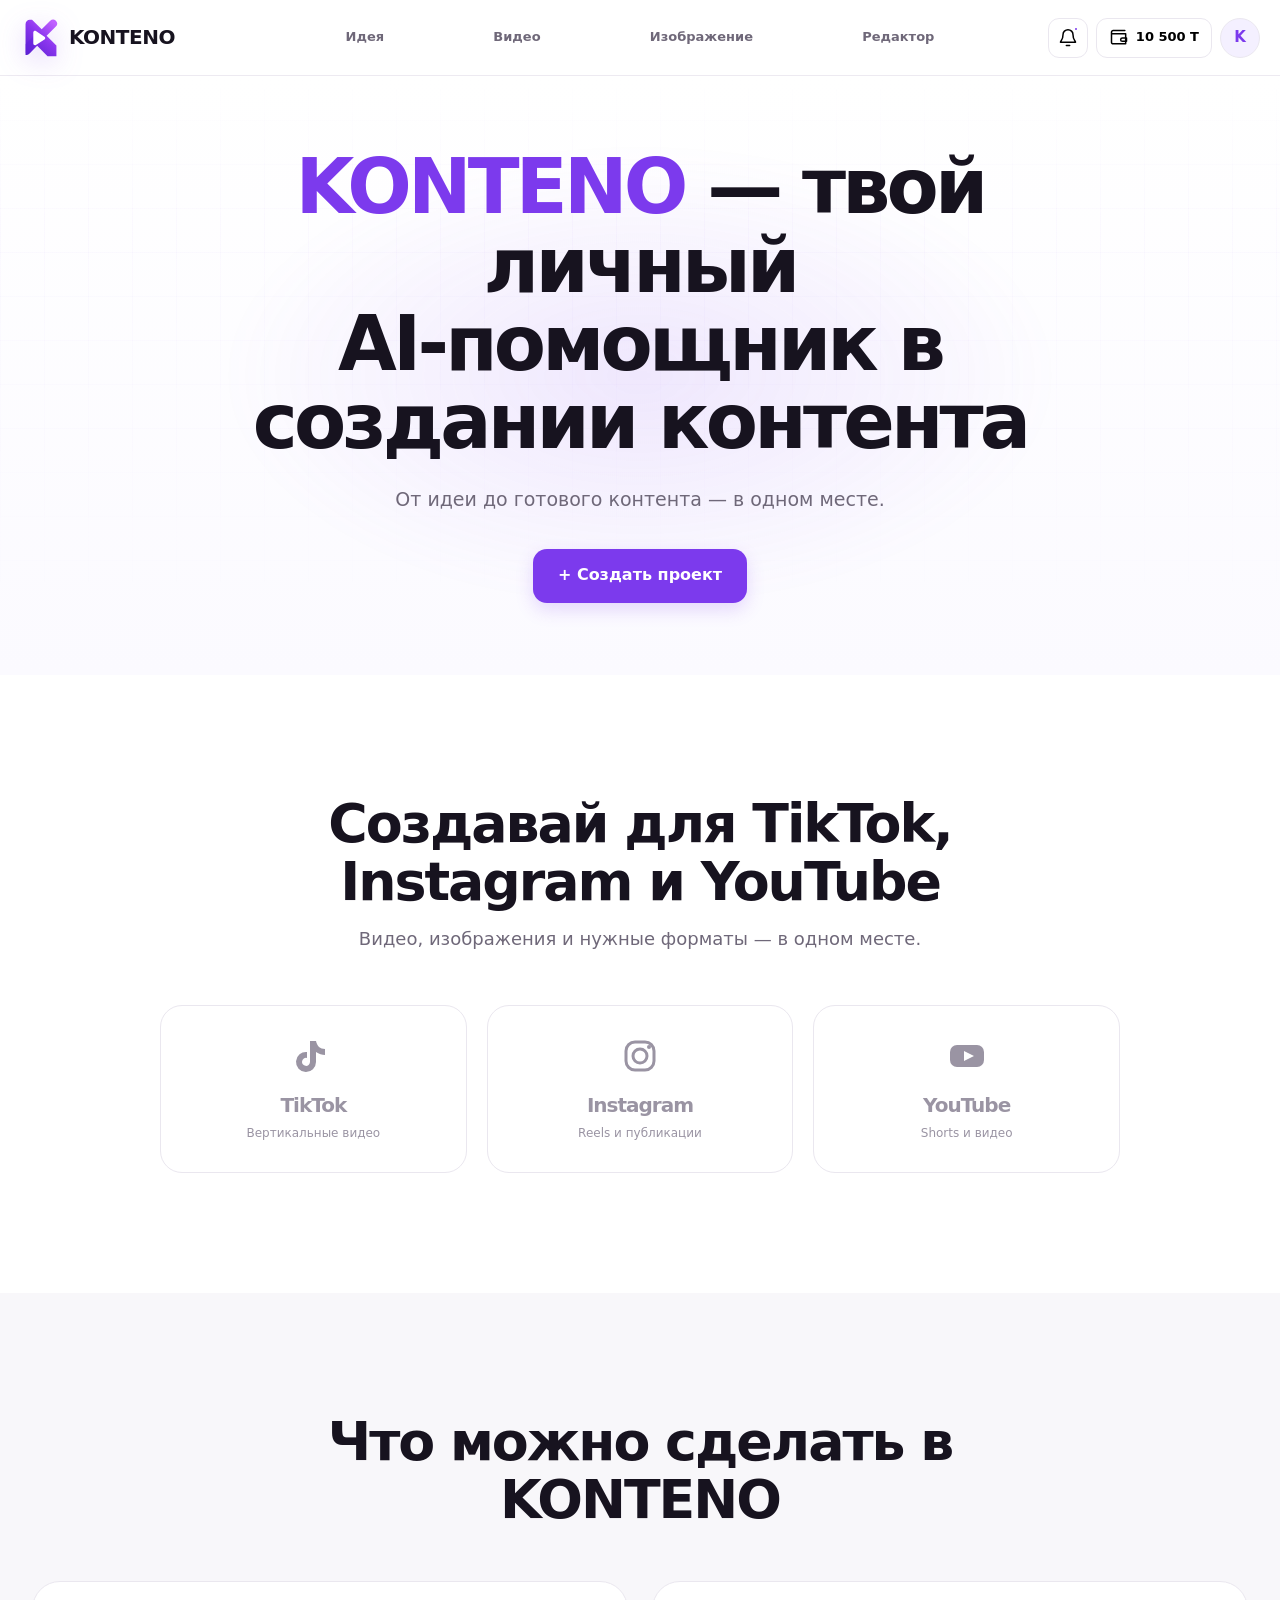
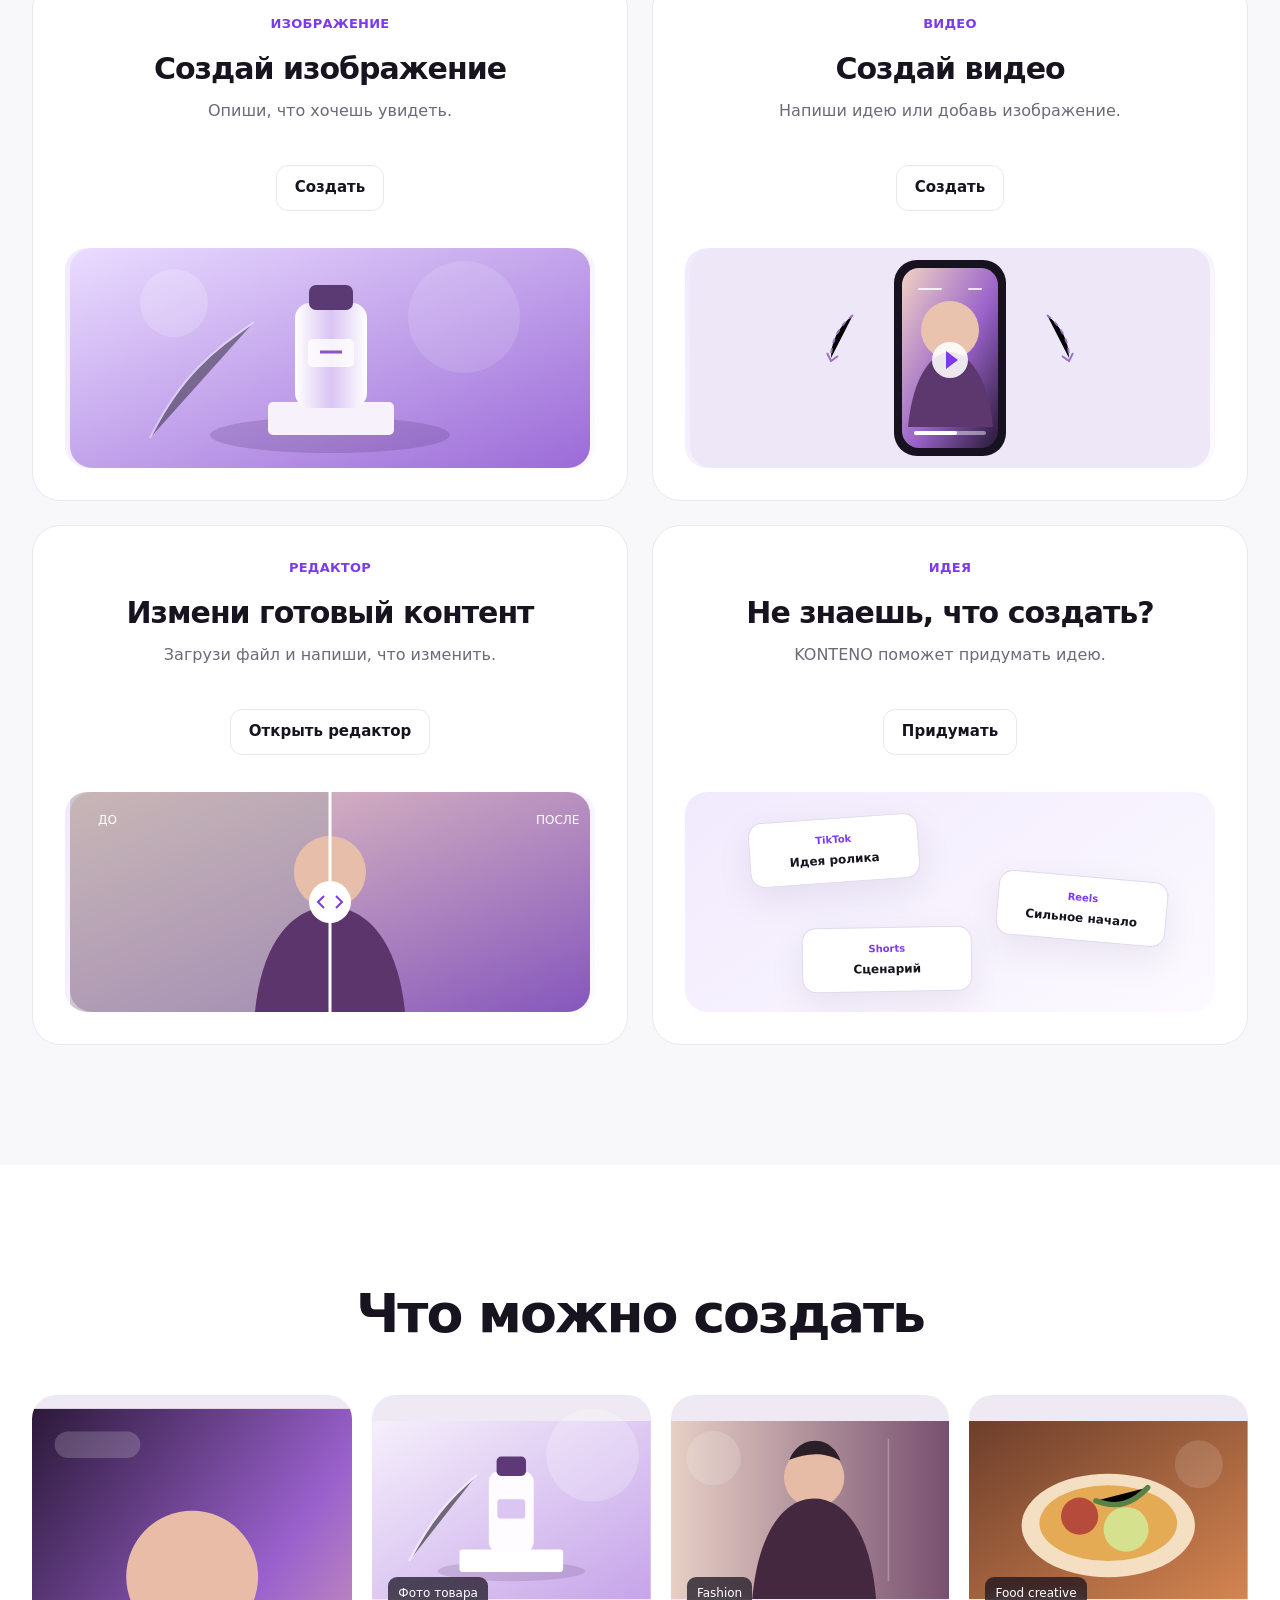
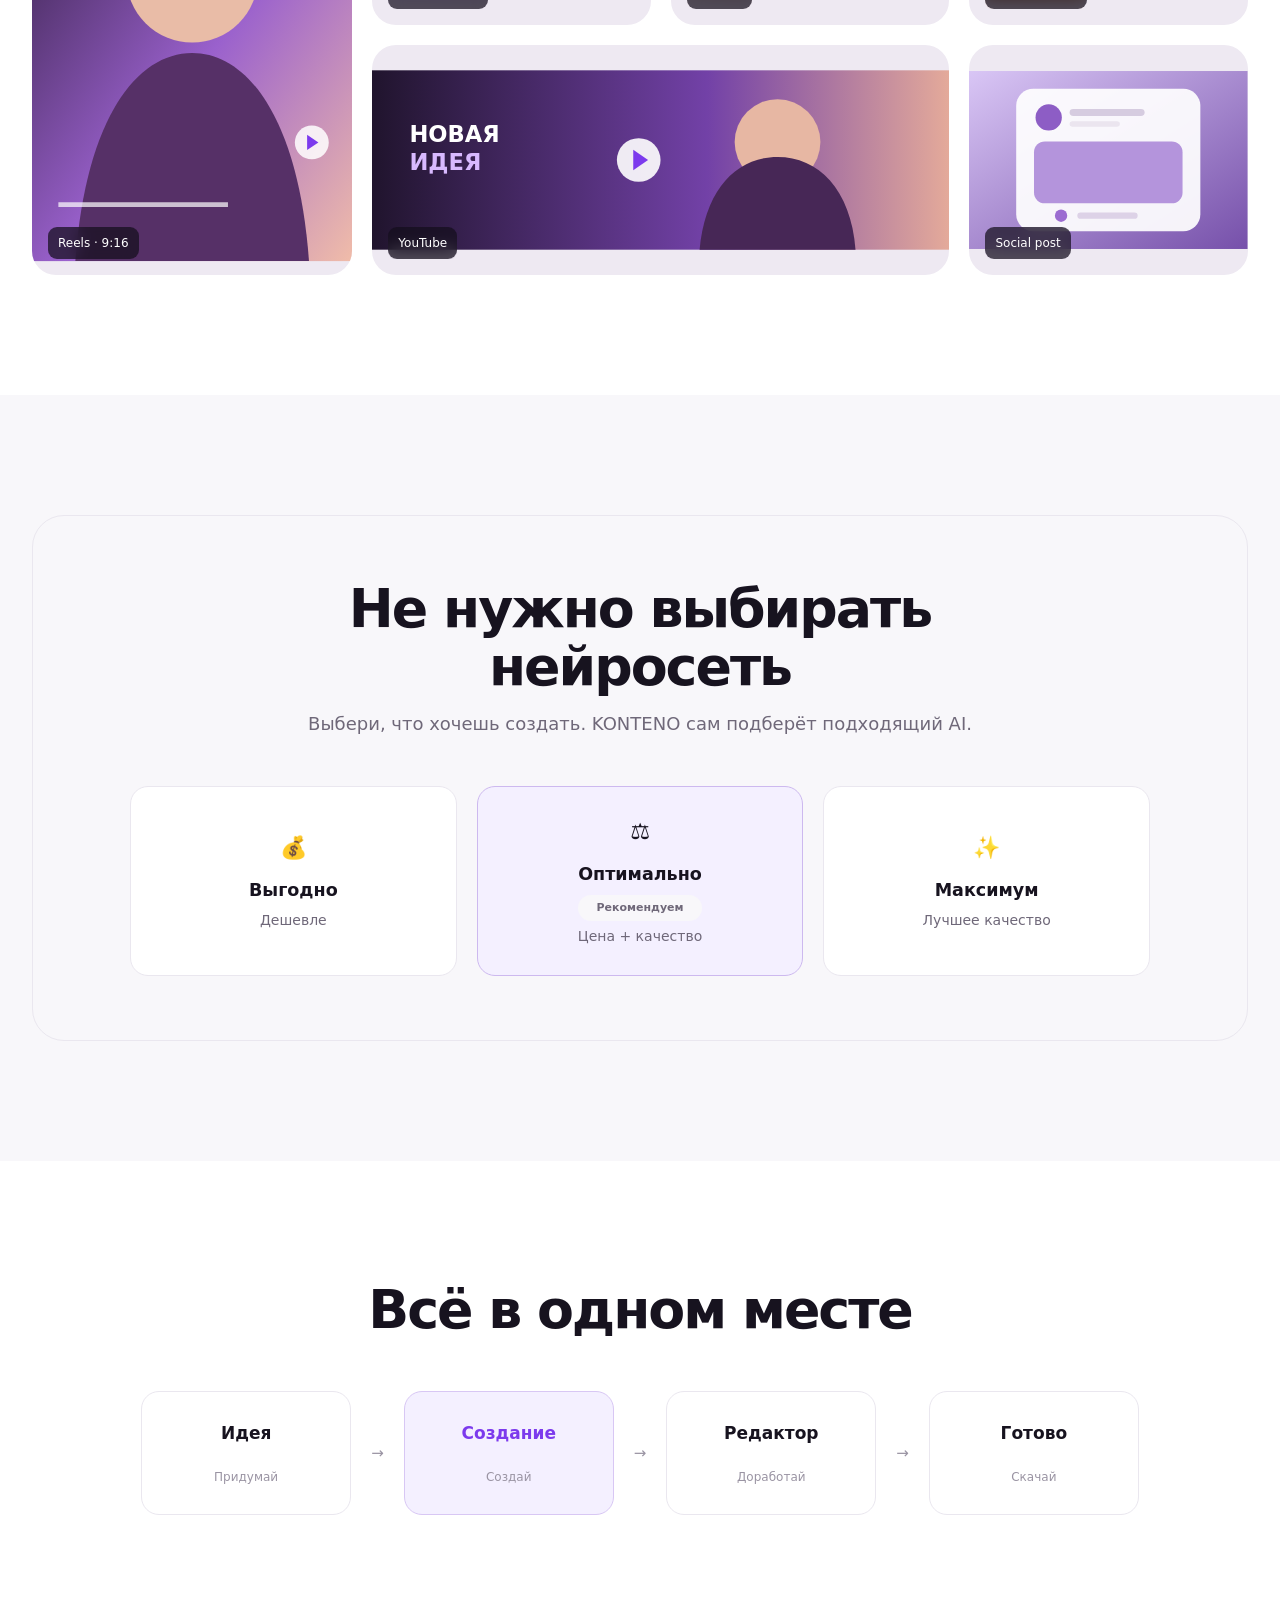
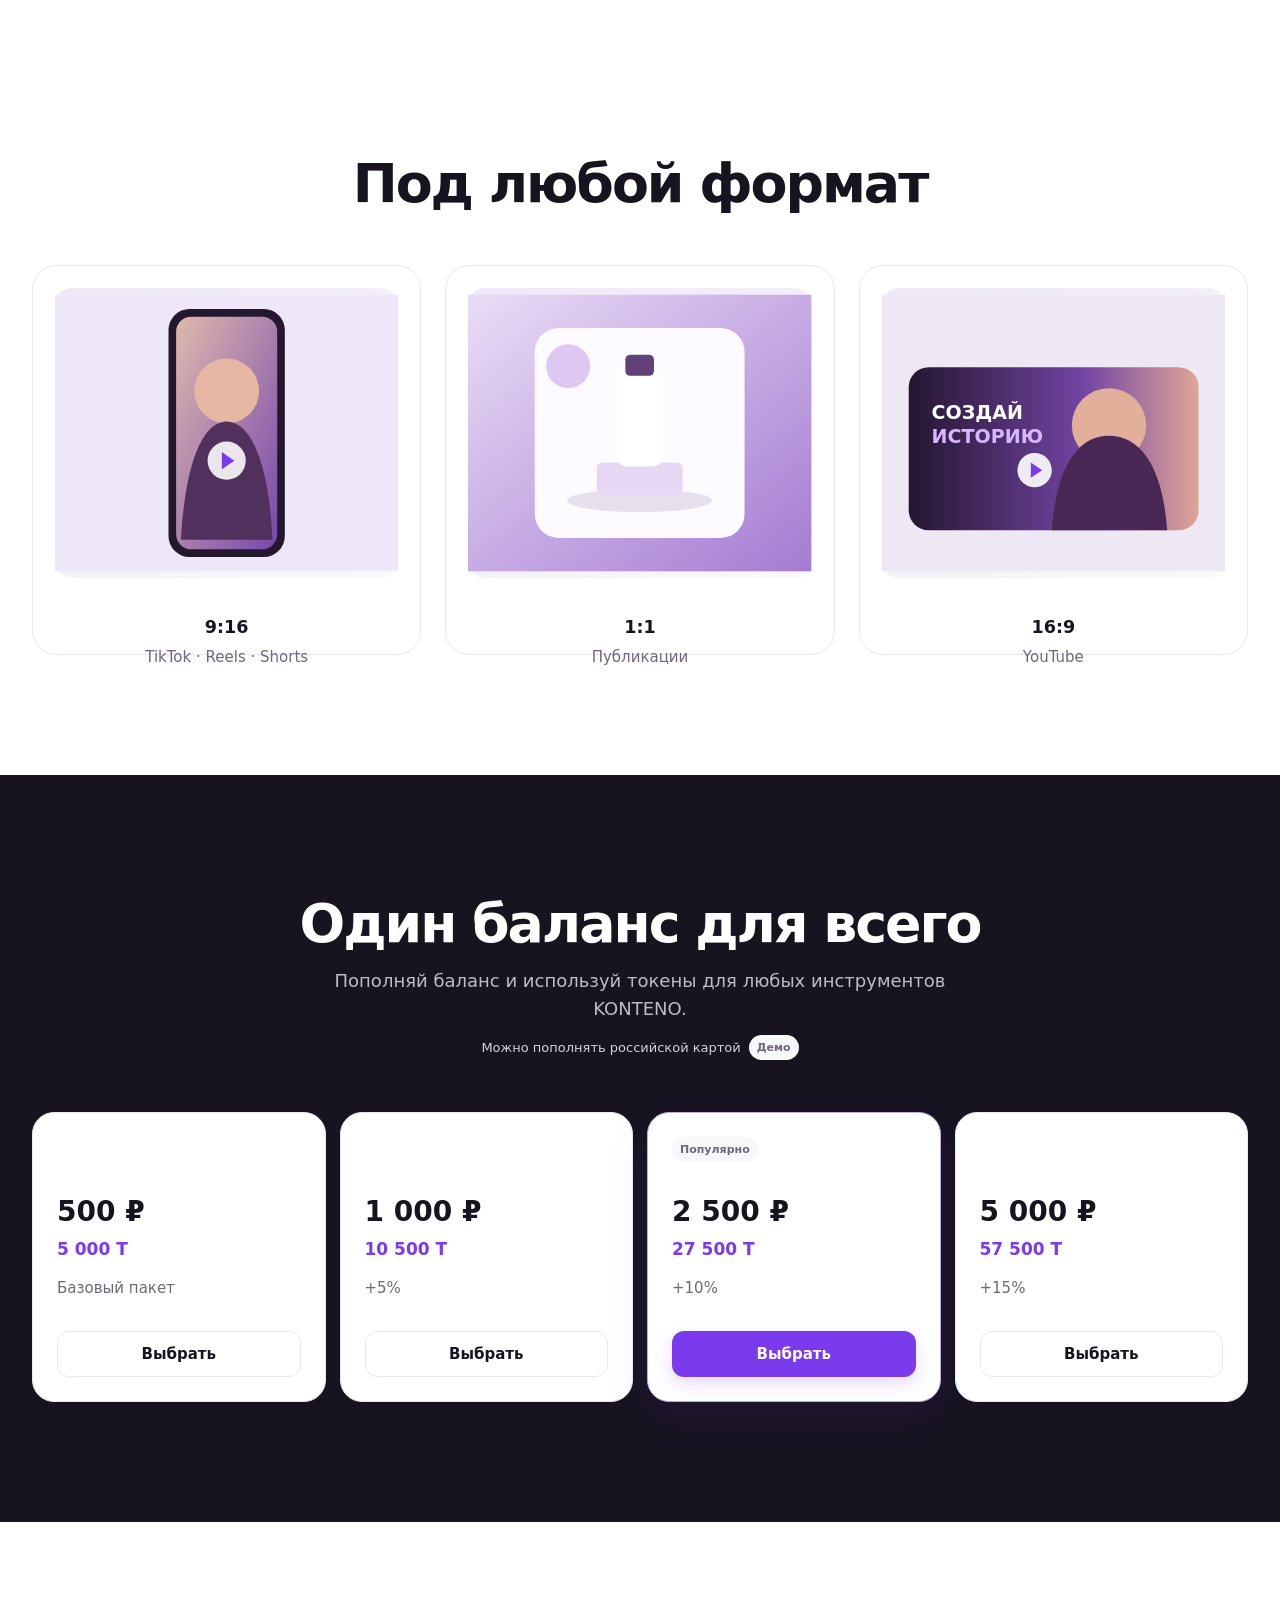
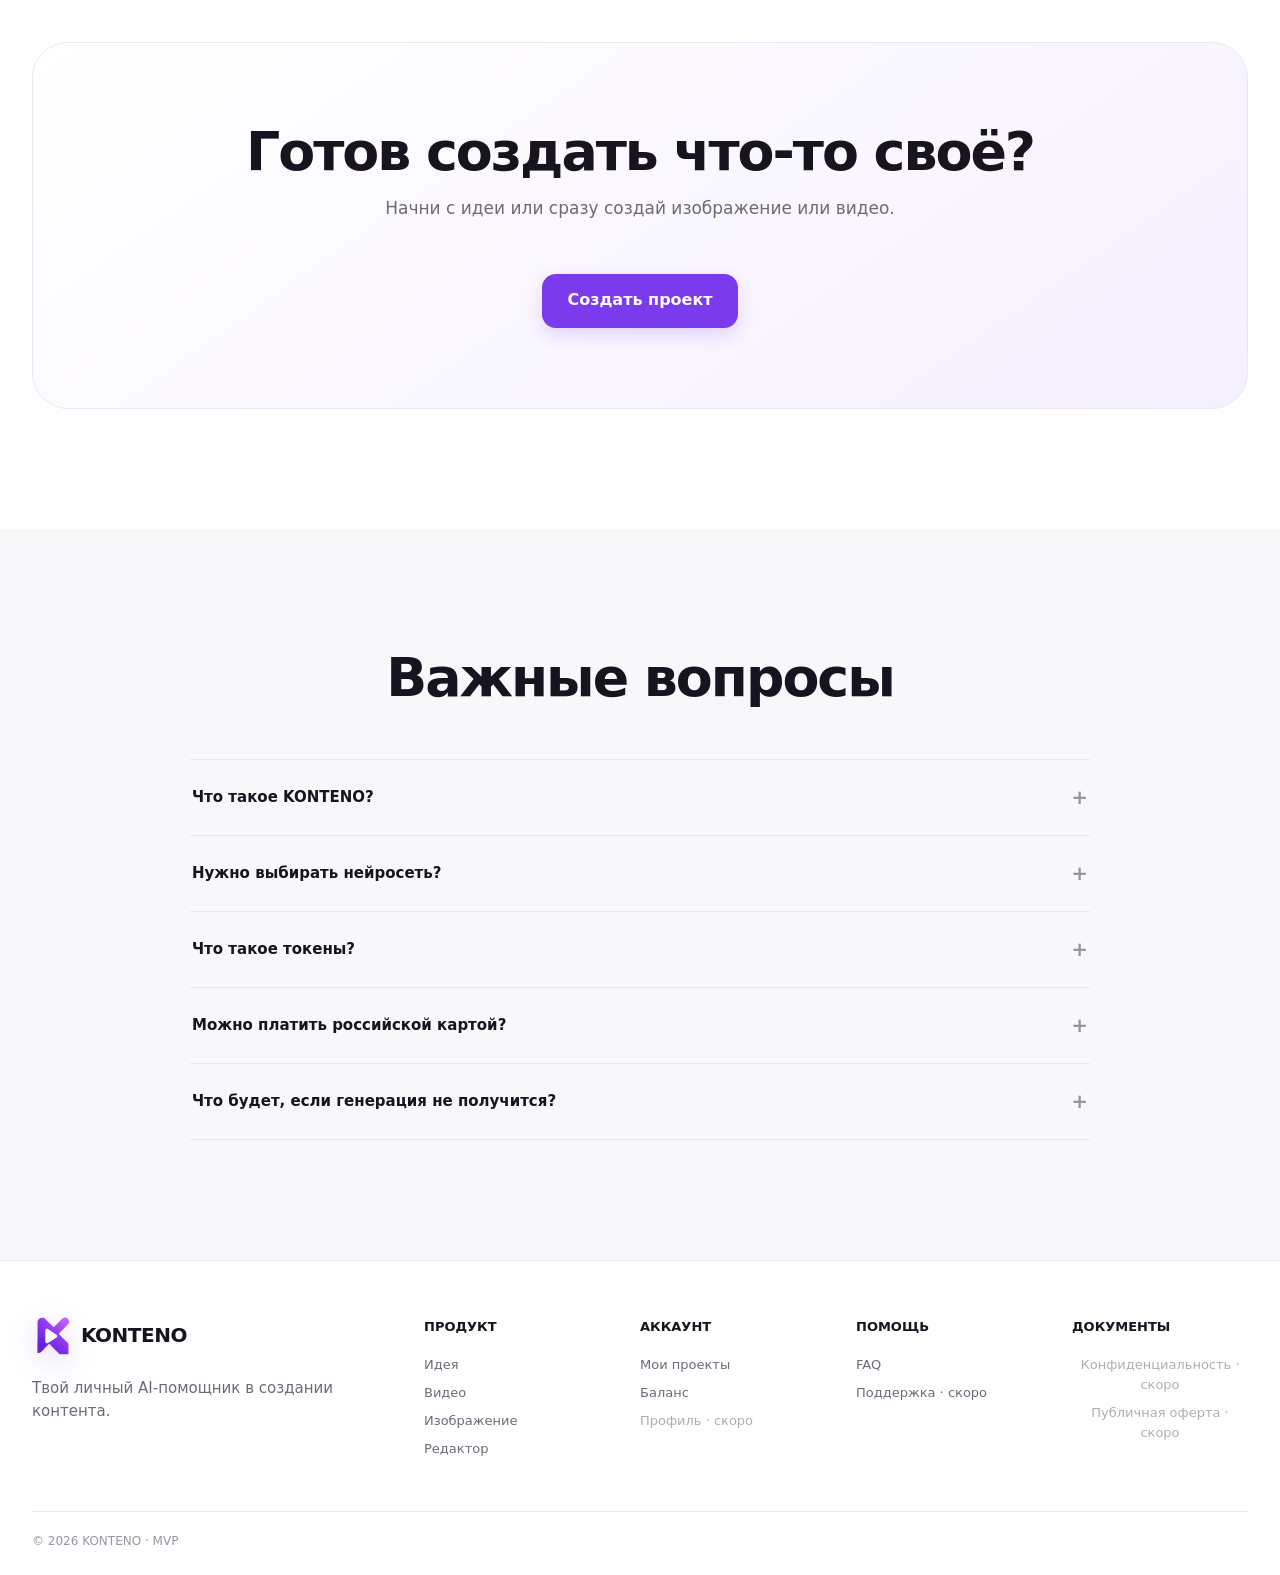
==== commit e8f6db9b: "Align and refine KONTENO landing composition" ====
--- a/index.html
+++ b/index.html
@@ -151,6 +151,11 @@
     @media(max-width:1100px){.app-header .container{width:calc(100% - 40px)}.main-nav{gap:25px}.header-tools{gap:8px}}
     @media(max-width:900px){.app-header{height:68px}.social-wordmarks{flex-wrap:wrap}.showcase-card{min-height:470px}.gallery{grid-template-columns:1fr 1fr;grid-template-rows:280px 200px 220px}.gallery-item:first-child{grid-row:span 2}.gallery-item:nth-child(4){grid-column:auto}.gallery-item:last-child{grid-column:span 2}}
     @media(max-width:600px){.app-header .container{width:calc(100% - 24px)}.brand-mark{width:34px;height:34px}.logo{font-size:17px}.hero-center h1{font-size:42px}.m-section{padding:76px 0}.social-mark{width:100%;min-width:0}.showcase-card{min-height:430px}.tool-visual{height:190px}.gallery{grid-template-columns:1fr 1fr;grid-template-rows:250px 170px 180px 170px}.gallery-item:first-child{grid-column:span 2;grid-row:auto}.gallery-item:nth-child(4),.gallery-item:last-child{grid-column:span 2}.routing-v2{padding:26px}.footer-grid{grid-template-columns:1fr 1fr}.header-tools{gap:4px}}
+    /* Composition system — authoritative final cascade */
+    :root{--marketing-max:1280px}.marketing .container,.site-footer .container{width:min(var(--marketing-max),calc(100% - 64px));max-width:none;margin-inline:auto}.app-header{height:76px}.app-header .container{width:calc(100% - 64px);max-width:1560px;margin-inline:auto;grid-template-columns:1fr auto 1fr}.app-header .logo{justify-self:start}.main-nav{width:clamp(580px,48vw,760px);justify-content:space-between;gap:0}.header-tools{justify-self:end;gap:13px}.marketing-hero{min-height:calc(75vh - 76px)}.hero-center{width:min(950px,calc(100% - 40px));margin-inline:auto;text-align:center}.m-section{padding:120px 0}.m-head,.m-head.center{width:min(900px,100%);max-width:none;margin:0 auto 52px;text-align:center}.m-head h2{max-width:900px;margin-inline:auto;font-size:clamp(48px,4.2vw,56px);line-height:1.08;letter-spacing:-2px}.m-head p{max-width:700px;margin:14px auto 0;text-align:center}.social-wordmarks{display:grid;grid-template-columns:repeat(3,1fr);max-width:960px;margin:0 auto;gap:20px}.social-mark{width:auto;min-width:0;height:168px;display:flex;flex-direction:column;align-items:center;justify-content:center}.showcase,.gallery,.format-grid,.pricing-grid{width:100%;margin-inline:auto}.showcase{gap:24px}.showcase-card{height:520px;min-height:0;padding:32px;text-align:center;display:grid;grid-template-rows:auto auto minmax(48px,auto) auto 1fr;justify-items:center}.showcase-card .eyebrow{margin:0}.showcase-card h3{margin:12px 0 6px}.showcase-card p{margin:0;align-self:start}.showcase-card .btn{align-self:center;margin:18px 0 22px}.tool-visual{width:100%;height:220px;margin:0;align-self:end}.scene-svg{display:block;width:100%;height:100%}.gallery{max-width:1240px;gap:20px;grid-template-columns:1.15fr 1fr 1fr 1fr;grid-template-rows:230px 230px}.gallery-item:nth-child(1){grid-column:1;grid-row:1 / 3}.gallery-item:nth-child(2){grid-column:2;grid-row:1}.gallery-item:nth-child(3){grid-column:3;grid-row:1}.gallery-item:nth-child(4){grid-column:2 / 4;grid-row:2}.gallery-item:nth-child(5){grid-column:4;grid-row:1}.gallery-item:nth-child(6){grid-column:4;grid-row:2}.gallery-item{background:#eee9f2}.gallery-item .scene-svg{position:absolute;inset:0}.routing-v2{padding:64px}.routing-v2 .m-head{margin-bottom:48px}.modes{max-width:1020px;margin-inline:auto;gap:20px}.mode-v2{min-height:190px;text-align:center;display:flex;flex-direction:column;align-items:center;justify-content:center}.mode-v2 h3{margin:12px 0 5px}.mode-v2 .status-badge{display:block;margin:7px auto 0;order:3}.workflow{padding:0;border:0;background:transparent}.flow-line{max-width:1080px;margin-inline:auto;grid-template-columns:repeat(7,auto);justify-content:center;gap:20px}.flow-node{width:210px;height:124px;min-height:0}.format-grid{gap:24px}.format-card{height:390px;display:grid;grid-template-rows:1fr auto auto;text-align:center}.format-preview{height:290px}.format-card h3{margin-top:16px}.pricing-dark .m-head,.pricing-dark .pricing-note{justify-content:center;text-align:center}.pricing-dark .pricing-grid{align-items:stretch}.price-card{height:290px;min-height:0}.price-card>div:first-child{height:25px}.faq-list{max-width:900px;margin-inline:auto}.site-footer .footer-grid{align-items:start}.footer-brand,.footer-col{padding-top:0}.select-card{height:230px}.visual-image .art-frame,.visual-video .phone,.visual-editor .before-after{display:none}.content-preview:after{display:none}
+    @media(max-width:1280px) and (min-width:901px){.main-nav{width:clamp(540px,46vw,600px)}.app-header .container{width:calc(100% - 40px)}.main-nav button{font-size:13px}.header-tools{gap:8px}}
+    @media(max-width:900px){.gallery .gallery-item{grid-column:auto;grid-row:auto}.marketing .container,.site-footer .container{width:calc(100% - 40px)}.m-head h2{font-size:44px}.showcase-card{height:500px}.flow-line{grid-template-columns:1fr}.flow-node{width:min(320px,100%)}.flow-arrow{transform:rotate(90deg)}.format-card{height:390px}}
+    @media(max-width:600px){.gallery .gallery-item{grid-column:auto;grid-row:auto}.marketing .container,.site-footer .container{width:calc(100% - 32px)}.m-section{padding:76px 0}.m-head,.m-head.center{margin-bottom:36px}.m-head h2{font-size:36px;letter-spacing:-1.4px}.social-wordmarks{grid-template-columns:1fr}.social-mark{height:150px}.showcase{gap:18px}.showcase-card{height:440px;padding:24px}.tool-visual{height:180px}.gallery{display:grid;grid-template-columns:1fr;grid-template-rows:none;gap:14px}.gallery-item,.gallery-item:first-child,.gallery-item:nth-child(4),.gallery-item:last-child{grid-column:auto;grid-row:auto;height:240px}.gallery-item:first-child{height:360px}.modes{grid-template-columns:1fr;gap:12px}.mode-v2{min-height:150px}.routing-v2{padding:24px}.flow-line{gap:12px}.format-grid{grid-template-columns:1fr}.format-card{height:370px}.pricing-grid{grid-template-columns:1fr}.price-card{height:250px}}
   </style>
 </head>
 <body>
@@ -162,11 +167,11 @@
 <main class="marketing" id="marketing">
 <section class="marketing-hero"><div class="hero-center"><h1><span>KONTENO</span> — твой личный<br>AI-помощник в создании контента</h1><p>От идеи до готового контента — в одном месте.</p><button class="btn btn-primary hero-cta" onclick="openProjectSelector()">+ Создать проект</button></div></section>
 <section class="m-section socials"><div class="container"><div class="m-head center"><h2>Создавай для TikTok, Instagram и YouTube</h2><p>Видео, изображения и нужные форматы — в одном месте.</p></div><div class="social-wordmarks"><div class="social-mark"><svg class="social-icon" viewBox="0 0 40 40" aria-hidden="true"><path fill="currentColor" d="M23 5c1 5 4 8 9 8v6c-3 0-6-1-9-3v10a10 10 0 1 1-9-10v6a4 4 0 1 0 3 4V5h6Z"/></svg><strong>TikTok</strong><small>Вертикальные видео</small></div><div class="social-mark"><svg class="social-icon" viewBox="0 0 40 40" aria-hidden="true"><rect x="6" y="6" width="28" height="28" rx="9" fill="none" stroke="currentColor" stroke-width="3"/><circle cx="20" cy="20" r="7" fill="none" stroke="currentColor" stroke-width="3"/><circle cx="29" cy="11" r="2" fill="currentColor"/></svg><strong>Instagram</strong><small>Reels и публикации</small></div><div class="social-mark"><svg class="social-icon" viewBox="0 0 40 40" aria-hidden="true"><rect x="3" y="9" width="34" height="22" rx="7" fill="currentColor"/><path fill="#fff" d="m17 15 10 5-10 5V15Z"/></svg><strong>YouTube</strong><small>Shorts и видео</small></div></div></div></section>
-<section class="m-section tint" id="tools"><div class="container"><div class="m-head"><h2>Что можно сделать в KONTENO</h2></div><div class="showcase"><article class="showcase-card"><span class="eyebrow">ИЗОБРАЖЕНИЕ</span><h3>Создай изображение</h3><p>Опиши, что хочешь увидеть.</p><button class="btn btn-secondary" onclick="openPage('image')">Создать</button><div class="tool-visual visual-image"><div class="art-frame"></div></div></article><article class="showcase-card"><span class="eyebrow">ВИДЕО</span><h3>Создай видео</h3><p>Напиши идею или добавь изображение.</p><button class="btn btn-secondary" onclick="openPage('video')">Создать</button><div class="tool-visual visual-video"><div class="phone"><div class="screen"><span class="play-dot">▶</span><i class="timeline"></i></div></div></div></article><article class="showcase-card"><span class="eyebrow">РЕДАКТОР</span><h3>Измени готовый контент</h3><p>Загрузи файл и напиши, что изменить.</p><button class="btn btn-secondary" onclick="openPage('editor')">Открыть редактор</button><div class="tool-visual visual-editor"><div class="before-after"></div></div></article><article class="showcase-card"><span class="eyebrow">ИДЕЯ</span><h3>Не знаешь, что создать?</h3><p>KONTENO поможет придумать идею.</p><button class="btn btn-secondary" onclick="openPage('idea')">Придумать</button><div class="tool-visual visual-idea"><div class="idea-note"><small>TikTok</small>Идея ролика</div><div class="idea-note"><small>Reels</small>Сильное начало</div><div class="idea-note"><small>Shorts</small>Сценарий</div></div></article></div></div></section>
-<section class="m-section"><div class="container"><div class="m-head"><h2>Что можно создать</h2></div><div class="gallery" aria-label="Примеры контента"><div class="gallery-item"><div class="gallery-art art-reel"></div><span class="gallery-label">Reels · 9:16</span></div><div class="gallery-item"><div class="gallery-art art-product"></div><span class="gallery-label">Фото товара</span></div><div class="gallery-item"><div class="gallery-art art-fashion"></div><span class="gallery-label">Fashion</span></div><div class="gallery-item"><div class="gallery-art art-youtube"></div><span class="gallery-label">YouTube</span></div><div class="gallery-item"><div class="gallery-art art-food"></div><span class="gallery-label">Food creative</span></div><div class="gallery-item"><div class="gallery-art art-post"></div><span class="gallery-label">Social post</span></div></div></div></section>
+<section class="m-section tint" id="tools"><div class="container"><div class="m-head"><h2>Что можно сделать в KONTENO</h2></div><div class="showcase"><article class="showcase-card"><span class="eyebrow">ИЗОБРАЖЕНИЕ</span><h3>Создай изображение</h3><p>Опиши, что хочешь увидеть.</p><button class="btn btn-secondary" onclick="openPage('image')">Создать</button><div class="tool-visual visual-image"><svg class="scene-svg" viewBox="0 0 520 220" role="img" aria-label="Пример студийного изображения"><defs><linearGradient id="imgBg" x2="1" y2="1"><stop stop-color="#eadcff"/><stop offset="1" stop-color="#9b6bd7"/></linearGradient><linearGradient id="bottle" x2="1"><stop stop-color="#fff"/><stop offset=".5" stop-color="#d9c4f3"/><stop offset="1" stop-color="#fff"/></linearGradient></defs><rect width="520" height="220" rx="22" fill="url(#imgBg)"/><ellipse cx="260" cy="187" rx="120" ry="18" fill="#543276" opacity=".22"/><path d="M80 190c32-65 65-88 104-116" stroke="#fff" stroke-width="2" opacity=".4"/><circle cx="104" cy="55" r="34" fill="#fff" opacity=".18"/><rect x="198" y="154" width="126" height="33" rx="5" fill="#f7f1fb"/><rect x="225" y="55" width="72" height="105" rx="15" fill="url(#bottle)"/><rect x="239" y="37" width="44" height="25" rx="7" fill="#5b3a74"/><rect x="238" y="91" width="46" height="28" rx="5" fill="#fff" opacity=".8"/><path d="M250 104h22" stroke="#8b52c5" stroke-width="3"/><circle cx="394" cy="69" r="56" fill="#fff" opacity=".12"/></svg></div></article><article class="showcase-card"><span class="eyebrow">ВИДЕО</span><h3>Создай видео</h3><p>Напиши идею или добавь изображение.</p><button class="btn btn-secondary" onclick="openPage('video')">Создать</button><div class="tool-visual visual-video"><svg class="scene-svg" viewBox="0 0 520 220" role="img" aria-label="Пример вертикального видео"><defs><linearGradient id="vidBg" x2="1" y2="1"><stop stop-color="#f0d2c5"/><stop offset=".55" stop-color="#9a63ca"/><stop offset="1" stop-color="#281936"/></linearGradient></defs><rect width="520" height="220" rx="22" fill="#eee7f7"/><rect x="204" y="12" width="112" height="196" rx="23" fill="#17121f"/><rect x="212" y="20" width="96" height="180" rx="17" fill="url(#vidBg)"/><circle cx="260" cy="82" r="29" fill="#eac3ae"/><path d="M218 179c5-53 25-75 42-75s38 22 43 75" fill="#5d386e"/><path d="M229 41h22M291 41h-12" stroke="#fff" stroke-width="2" stroke-linecap="round" opacity=".8"/><circle cx="260" cy="112" r="18" fill="#fff" opacity=".88"/><path d="m256 103 12 9-12 9Z" fill="#7c3aed"/><rect x="224" y="183" width="72" height="4" rx="2" fill="#fff" opacity=".45"/><rect x="224" y="183" width="43" height="4" rx="2" fill="#fff"/><path d="M163 67c-15 12-22 27-22 43m216-43c15 12 22 27 22 43" stroke="#9a72c8" stroke-width="2" stroke-dasharray="5 5"/><path d="m137 105 4 8 7-5m235-3-4 8-7-5" fill="none" stroke="#9a72c8" stroke-width="2"/></svg></div></article><article class="showcase-card"><span class="eyebrow">РЕДАКТОР</span><h3>Измени готовый контент</h3><p>Загрузи файл и напиши, что изменить.</p><button class="btn btn-secondary" onclick="openPage('editor')">Открыть редактор</button><div class="tool-visual visual-editor"><svg class="scene-svg" viewBox="0 0 520 220" role="img" aria-label="Пример редактирования до и после"><defs><clipPath id="editLeft"><rect width="260" height="220"/></clipPath><linearGradient id="editGood" x2="1" y2="1"><stop stop-color="#eacac0"/><stop offset="1" stop-color="#8657bd"/></linearGradient></defs><rect width="520" height="220" rx="22" fill="url(#editGood)"/><g opacity=".55" clip-path="url(#editLeft)"><rect width="520" height="220" fill="#aba6ad"/><circle cx="260" cy="80" r="36" fill="#d4d0d0"/><path d="M185 220c7-72 39-105 75-105s68 33 75 105" fill="#747176"/></g><circle cx="260" cy="80" r="36" fill="#e7bea9"/><path d="M185 220c7-72 39-105 75-105s68 33 75 105" fill="#5b356c"/><path d="M260 0v220" stroke="#fff" stroke-width="3"/><circle cx="260" cy="110" r="21" fill="#fff"/><path d="m254 104-6 6 6 6m12-12 6 6-6 6" fill="none" stroke="#7c3aed" stroke-width="2"/><text x="28" y="32" fill="#fff" font-size="12" font-family="system-ui">ДО</text><text x="466" y="32" fill="#fff" font-size="12" font-family="system-ui">ПОСЛЕ</text></svg></div></article><article class="showcase-card"><span class="eyebrow">ИДЕЯ</span><h3>Не знаешь, что создать?</h3><p>KONTENO поможет придумать идею.</p><button class="btn btn-secondary" onclick="openPage('idea')">Придумать</button><div class="tool-visual visual-idea"><div class="idea-note"><small>TikTok</small>Идея ролика</div><div class="idea-note"><small>Reels</small>Сильное начало</div><div class="idea-note"><small>Shorts</small>Сценарий</div></div></article></div></div></section>
+<section class="m-section"><div class="container"><div class="m-head"><h2>Что можно создать</h2></div><div class="gallery" aria-label="Примеры контента"><div class="gallery-item"><svg class="scene-svg" viewBox="0 0 340 480" role="img" aria-label="Вертикальный ролик"><defs><linearGradient id="gReel" x2="1" y2="1"><stop stop-color="#2b1938"/><stop offset=".55" stop-color="#9a61cd"/><stop offset="1" stop-color="#f0bca9"/></linearGradient></defs><rect width="340" height="480" fill="url(#gReel)"/><circle cx="170" cy="178" r="70" fill="#e9bca7"/><path d="M46 480c11-151 65-221 124-221s113 70 124 221" fill="#563067"/><rect x="24" y="24" width="91" height="28" rx="14" fill="#fff" opacity=".18"/><circle cx="297" cy="354" r="18" fill="#fff" opacity=".85"/><path d="m292 346 12 8-12 8Z" fill="#7c3aed"/><path d="M28 420h180" stroke="#fff" stroke-width="5" opacity=".7"/></svg><span class="gallery-label">Reels · 9:16</span></div><div class="gallery-item"><svg class="scene-svg" viewBox="0 0 360 230" role="img" aria-label="Фото продукта"><defs><linearGradient id="gProd" x2="1" y2="1"><stop stop-color="#f5effb"/><stop offset="1" stop-color="#c6a4e9"/></linearGradient></defs><rect width="360" height="230" fill="url(#gProd)"/><circle cx="285" cy="44" r="60" fill="#fff" opacity=".22"/><ellipse cx="180" cy="194" rx="95" ry="13" fill="#5e3d76" opacity=".18"/><rect x="113" y="166" width="134" height="29" rx="4" fill="#fff"/><rect x="151" y="65" width="58" height="105" rx="13" fill="#fefcff"/><rect x="161" y="46" width="38" height="25" rx="6" fill="#5d3976"/><rect x="162" y="101" width="36" height="25" rx="4" fill="#dbc6f1"/><path d="M48 181c28-54 51-80 87-111" stroke="#fff" stroke-width="3" opacity=".5"/></svg><span class="gallery-label">Фото товара</span></div><div class="gallery-item"><svg class="scene-svg" viewBox="0 0 360 230" role="img" aria-label="Fashion портрет"><defs><linearGradient id="gFashion" x2="1"><stop stop-color="#e7cfc5"/><stop offset="1" stop-color="#77506f"/></linearGradient></defs><rect width="360" height="230" fill="url(#gFashion)"/><circle cx="185" cy="73" r="39" fill="#e7bca7"/><path d="M105 230c8-89 42-130 80-130s73 41 80 130" fill="#44283f"/><path d="M153 50c12-32 54-34 66 1-27-13-44-8-66-1Z" fill="#2b2028"/><circle cx="55" cy="48" r="35" fill="#fff" opacity=".15"/><path d="M281 23v184" stroke="#fff" stroke-width="2" opacity=".25"/></svg><span class="gallery-label">Fashion</span></div><div class="gallery-item"><svg class="scene-svg" viewBox="0 0 740 230" role="img" aria-label="YouTube обложка"><defs><linearGradient id="gYT" x2="1"><stop stop-color="#20142d"/><stop offset=".58" stop-color="#7241a7"/><stop offset="1" stop-color="#e4aa9a"/></linearGradient></defs><rect width="740" height="230" fill="url(#gYT)"/><circle cx="520" cy="92" r="55" fill="#e7b7a3"/><path d="M420 230c7-78 48-119 100-119s94 41 100 119" fill="#472756"/><text x="48" y="92" fill="#fff" font-size="29" font-weight="700" font-family="system-ui">НОВАЯ</text><text x="48" y="128" fill="#d8b9ff" font-size="29" font-weight="700" font-family="system-ui">ИДЕЯ</text><circle cx="342" cy="115" r="28" fill="#fff" opacity=".9"/><path d="m335 102 19 13-19 13Z" fill="#7c3aed"/></svg><span class="gallery-label">YouTube</span></div><div class="gallery-item"><svg class="scene-svg" viewBox="0 0 360 230" role="img" aria-label="Food creative"><defs><linearGradient id="gFood" x2="1" y2="1"><stop stop-color="#6d3e2b"/><stop offset="1" stop-color="#d48550"/></linearGradient></defs><rect width="360" height="230" fill="url(#gFood)"/><ellipse cx="180" cy="135" rx="112" ry="67" fill="#f4dfc3"/><ellipse cx="180" cy="132" rx="89" ry="49" fill="#e5aa54"/><circle cx="143" cy="123" r="24" fill="#b74b3b"/><circle cx="203" cy="140" r="29" fill="#d5e18c"/><path d="M164 103c30 12 50 1 67-17" stroke="#588245" stroke-width="7" stroke-linecap="round"/><circle cx="297" cy="56" r="31" fill="#fff" opacity=".13"/></svg><span class="gallery-label">Food creative</span></div><div class="gallery-item"><svg class="scene-svg" viewBox="0 0 360 230" role="img" aria-label="Публикация для соцсетей"><defs><linearGradient id="gPost" x2="1" y2="1"><stop stop-color="#d9c6f5"/><stop offset="1" stop-color="#7650aa"/></linearGradient></defs><rect width="360" height="230" fill="url(#gPost)"/><rect x="61" y="23" width="238" height="184" rx="22" fill="#fff" opacity=".92"/><circle cx="103" cy="60" r="17" fill="#8d5dc5"/><rect x="130" y="49" width="97" height="9" rx="5" fill="#d6cce0"/><rect x="130" y="65" width="65" height="7" rx="4" fill="#ebe5ef"/><rect x="84" y="91" width="192" height="80" rx="14" fill="#b494dc"/><circle cx="119" cy="187" r="8" fill="#9c6cd1"/><rect x="140" y="183" width="78" height="8" rx="4" fill="#ddd2e7"/></svg><span class="gallery-label">Social post</span></div></div></div></section>
 <section class="m-section tint"><div class="container"><div class="routing-v2"><div class="m-head"><h2>Не нужно выбирать нейросеть</h2><p>Выбери, что хочешь создать. KONTENO сам подберёт подходящий AI.</p></div><div class="modes"><article class="mode-v2"><i>💰</i><h3>Выгодно</h3><p>Дешевле</p></article><article class="mode-v2 reco"><i>⚖️</i><h3>Оптимально <span class="status-badge">Рекомендуем</span></h3><p>Цена + качество</p></article><article class="mode-v2"><i>✨</i><h3>Максимум</h3><p>Лучшее качество</p></article></div></div></div></section>
 <section class="m-section"><div class="container"><div class="m-head"><h2>Всё в одном месте</h2></div><div class="workflow"><div class="flow-line"><div class="flow-node">Идея<span>Придумай</span></div><span class="flow-arrow">→</span><div class="flow-node core">Создание<span>Создай</span></div><span class="flow-arrow">→</span><div class="flow-node">Редактор<span>Доработай</span></div><span class="flow-arrow">→</span><div class="flow-node">Готово<span>Скачай</span></div></div></div></div></section>
-<section class="m-section"><div class="container"><div class="m-head"><h2>Под любой формат</h2></div><div class="format-grid"><article class="format-card"><div class="format-preview content-preview"><div class="ratio-shape ratio-vertical"></div></div><h3>9:16</h3><p>TikTok · Reels · Shorts</p></article><article class="format-card"><div class="format-preview content-preview"><div class="ratio-shape ratio-square"></div></div><h3>1:1</h3><p>Публикации</p></article><article class="format-card"><div class="format-preview content-preview"><div class="ratio-shape ratio-wide"></div></div><h3>16:9</h3><p>YouTube</p></article></div></div></section>
+<section class="m-section"><div class="container"><div class="m-head"><h2>Под любой формат</h2></div><div class="format-grid"><article class="format-card"><div class="format-preview"><svg class="scene-svg" viewBox="0 0 360 290" role="img" aria-label="Вертикальный формат"><rect width="360" height="290" fill="#eee7f7"/><rect x="119" y="15" width="122" height="260" rx="22" fill="#24182f"/><defs><linearGradient id="fmtV" x2="1" y2="1"><stop stop-color="#dfb9ac"/><stop offset="1" stop-color="#7647ad"/></linearGradient></defs><rect x="127" y="23" width="106" height="244" rx="16" fill="url(#fmtV)"/><circle cx="180" cy="101" r="34" fill="#e6b7a2"/><path d="M132 257c5-87 25-124 48-124s44 37 48 124" fill="#51305e"/><circle cx="180" cy="174" r="20" fill="#fff" opacity=".88"/><path d="m175 165 13 9-13 9Z" fill="#7c3aed"/></svg></div><h3>9:16</h3><p>TikTok · Reels · Shorts</p></article><article class="format-card"><div class="format-preview"><svg class="scene-svg" viewBox="0 0 360 290" role="img" aria-label="Квадратный формат"><defs><linearGradient id="fmtS" x2="1" y2="1"><stop stop-color="#e9ddf6"/><stop offset="1" stop-color="#a57bd2"/></linearGradient></defs><rect width="360" height="290" fill="url(#fmtS)"/><rect x="70" y="35" width="220" height="220" rx="25" fill="#fdfbff"/><ellipse cx="180" cy="216" rx="76" ry="12" fill="#684880" opacity=".15"/><rect x="135" y="176" width="90" height="34" rx="6" fill="#e6d7f4"/><rect x="155" y="80" width="50" height="100" rx="12" fill="#fff"/><rect x="165" y="63" width="30" height="22" rx="5" fill="#624078"/><circle cx="105" cy="75" r="23" fill="#bd94e7" opacity=".5"/></svg></div><h3>1:1</h3><p>Публикации</p></article><article class="format-card"><div class="format-preview"><svg class="scene-svg" viewBox="0 0 360 290" role="img" aria-label="Широкий формат"><rect width="360" height="290" fill="#eee8f5"/><defs><linearGradient id="fmtW" x2="1"><stop stop-color="#24162f"/><stop offset=".6" stop-color="#7244a3"/><stop offset="1" stop-color="#dfa696"/></linearGradient></defs><rect x="28" y="76" width="304" height="171" rx="21" fill="url(#fmtW)"/><circle cx="238" cy="137" r="39" fill="#e2af9b"/><path d="M178 247c5-70 29-99 60-99s56 29 61 99" fill="#4a2855"/><text x="52" y="130" fill="#fff" font-size="20" font-weight="700" font-family="system-ui">СОЗДАЙ</text><text x="52" y="156" fill="#d7b5ff" font-size="20" font-weight="700" font-family="system-ui">ИСТОРИЮ</text><circle cx="160" cy="184" r="18" fill="#fff" opacity=".9"/><path d="m156 176 12 8-12 8Z" fill="#7c3aed"/></svg></div><h3>16:9</h3><p>YouTube</p></article></div></div></section>
 <section class="m-section pricing-dark" id="pricing"><div class="container"><div class="m-head"><h2>Один баланс для всего</h2><p>Пополняй баланс и используй токены для любых инструментов KONTENO.</p><span class="pricing-note">Можно пополнять российской картой <b class="status-badge">Демо</b></span></div><div class="pricing-grid" id="landingPricing"></div></div></section>
 <section class="m-section final-cta"><div class="container"><div class="large-cta"><div class="m-head"><h2>Готов создать что-то своё?</h2><p>Начни с идеи или сразу создай изображение или видео.</p></div><button class="btn btn-primary hero-cta" onclick="openProjectSelector()">Создать проект</button></div></div></section>
 <section class="m-section tint" id="faq"><div class="container"><div class="m-head center"><h2>Важные вопросы</h2></div><div class="faq-list" id="faqList"></div></div></section>
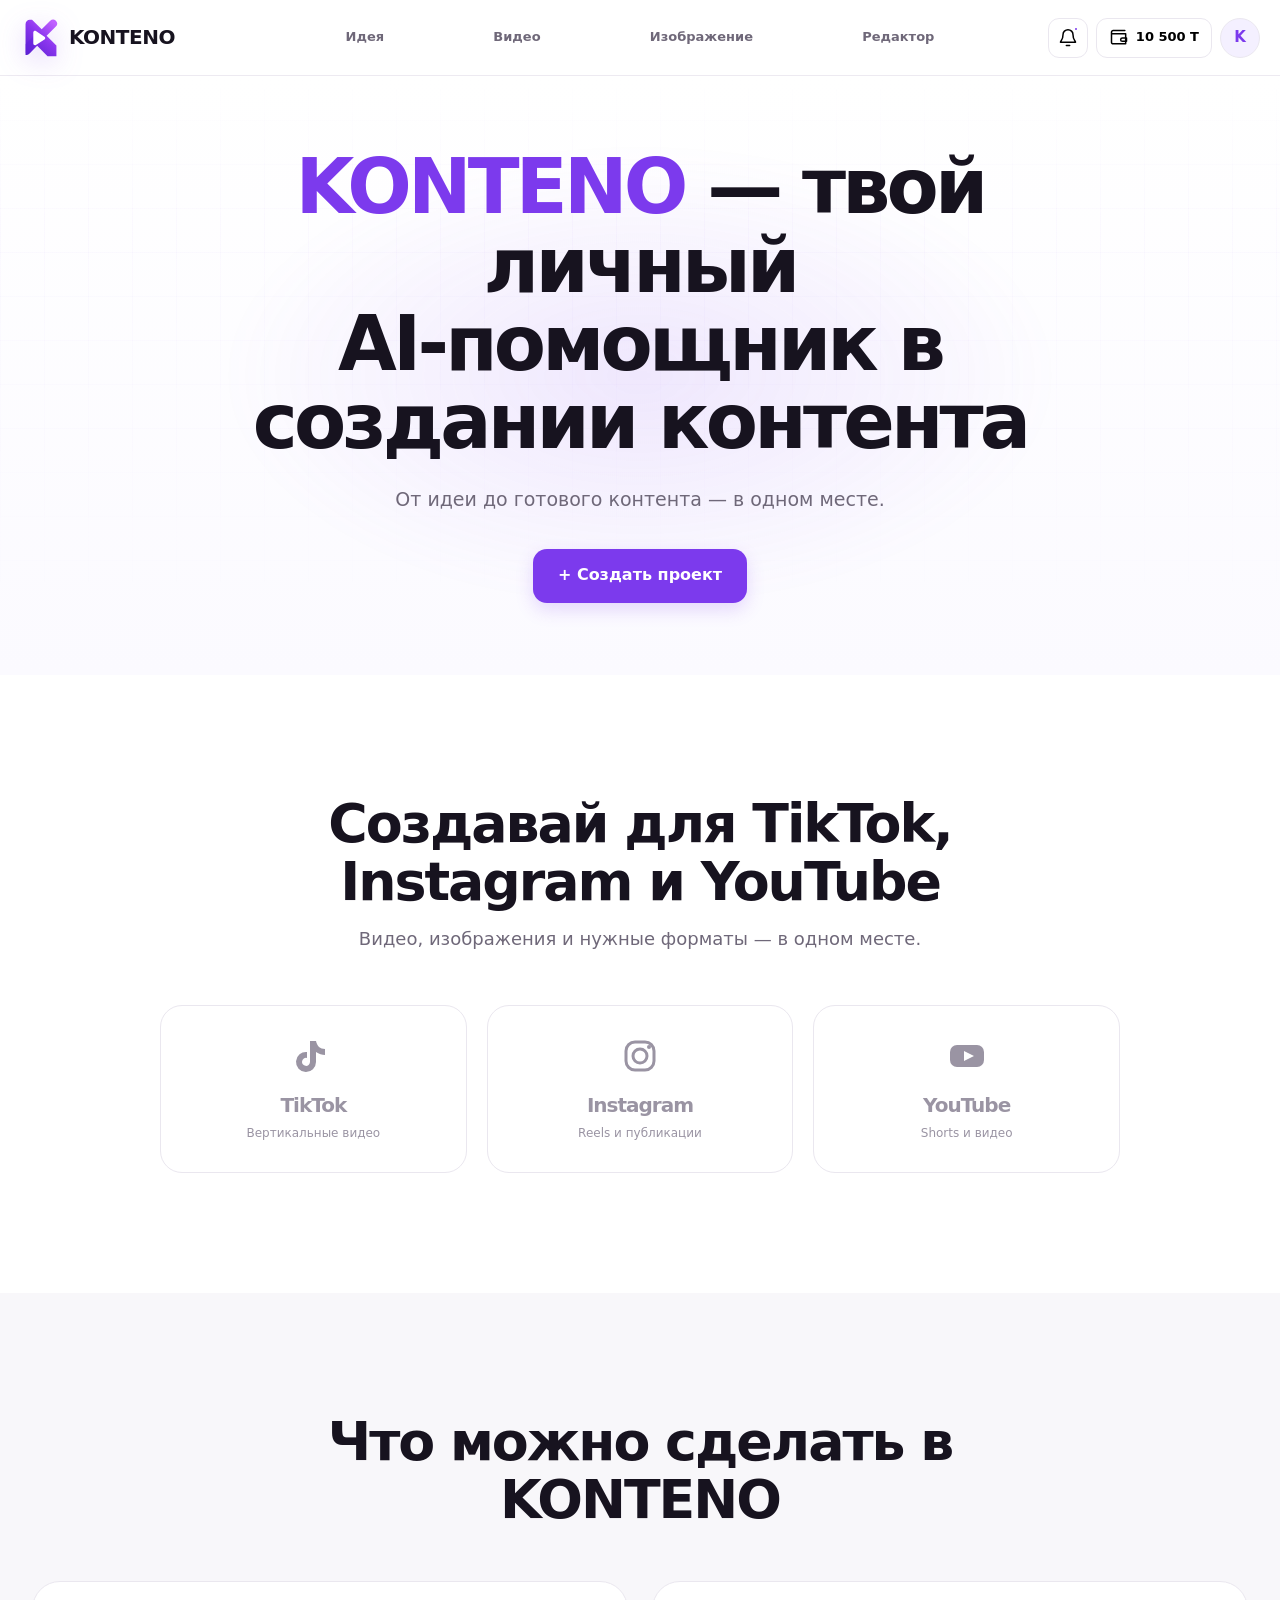
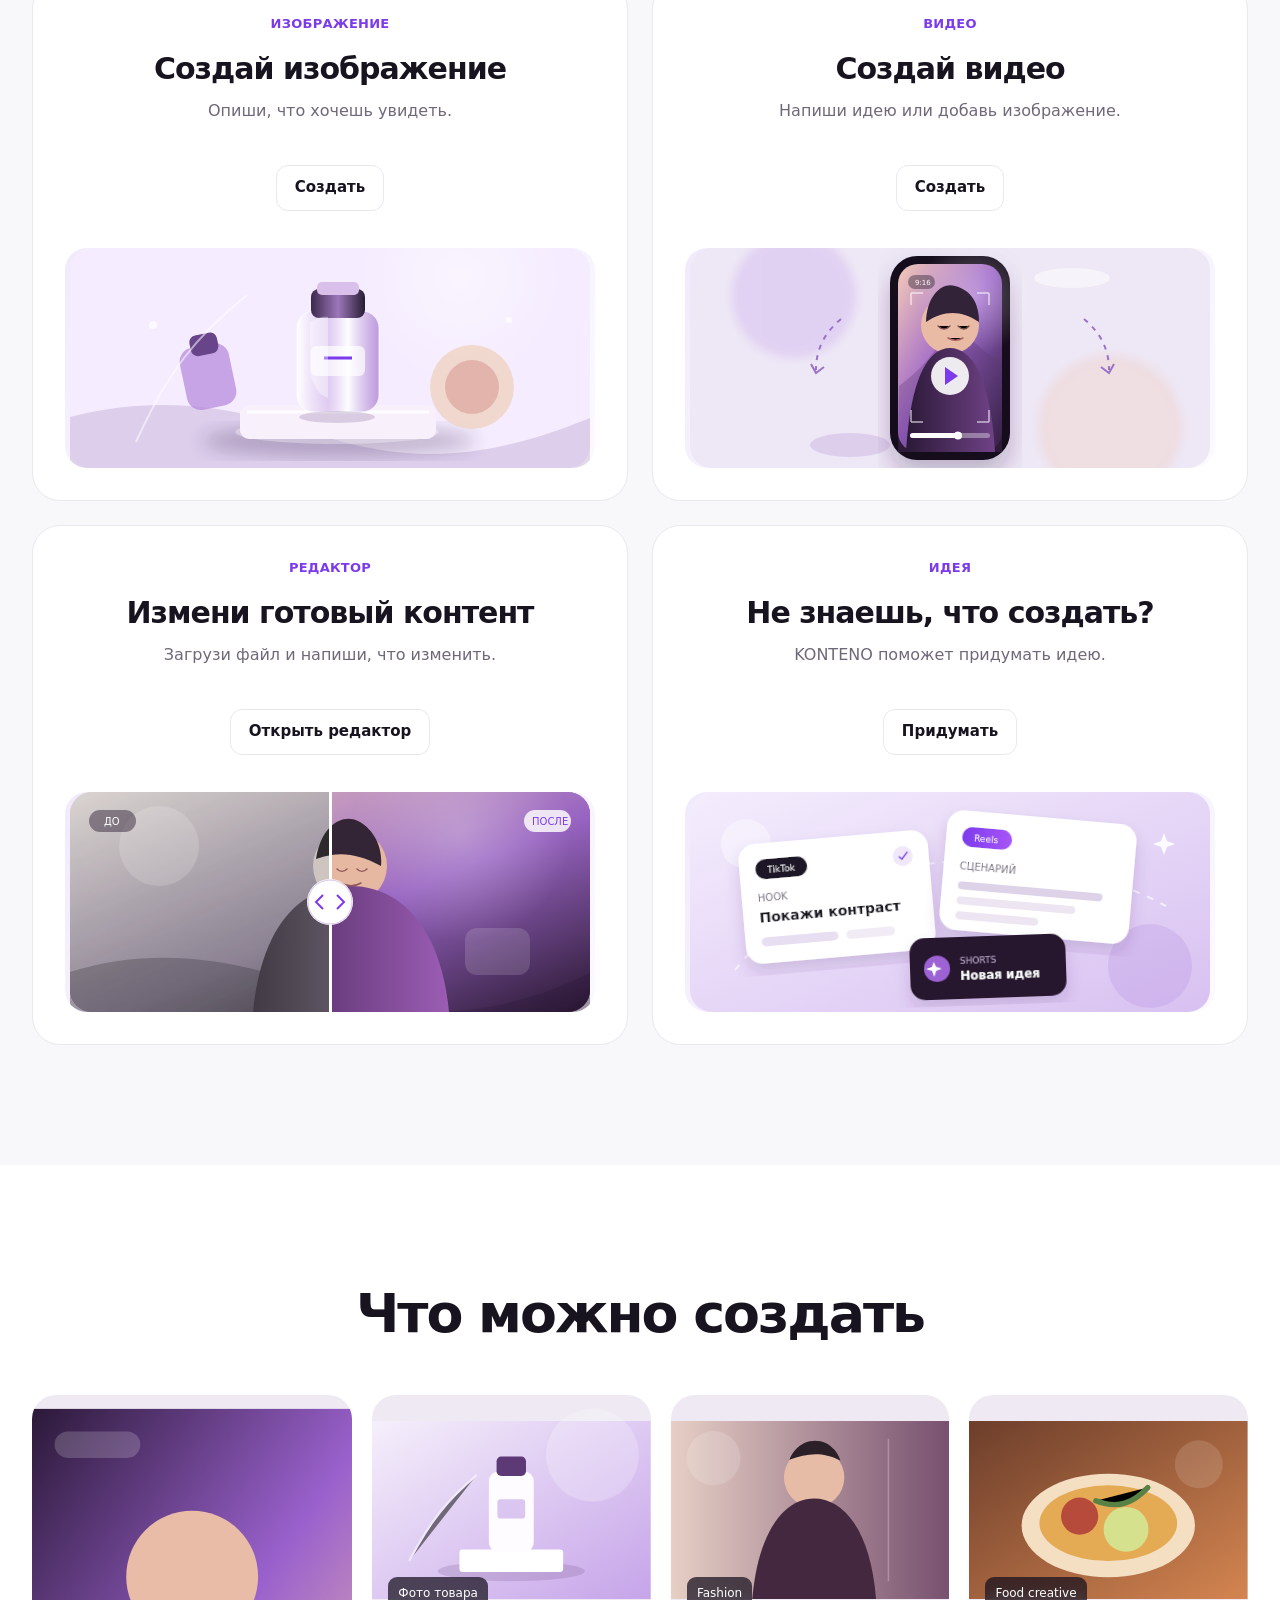
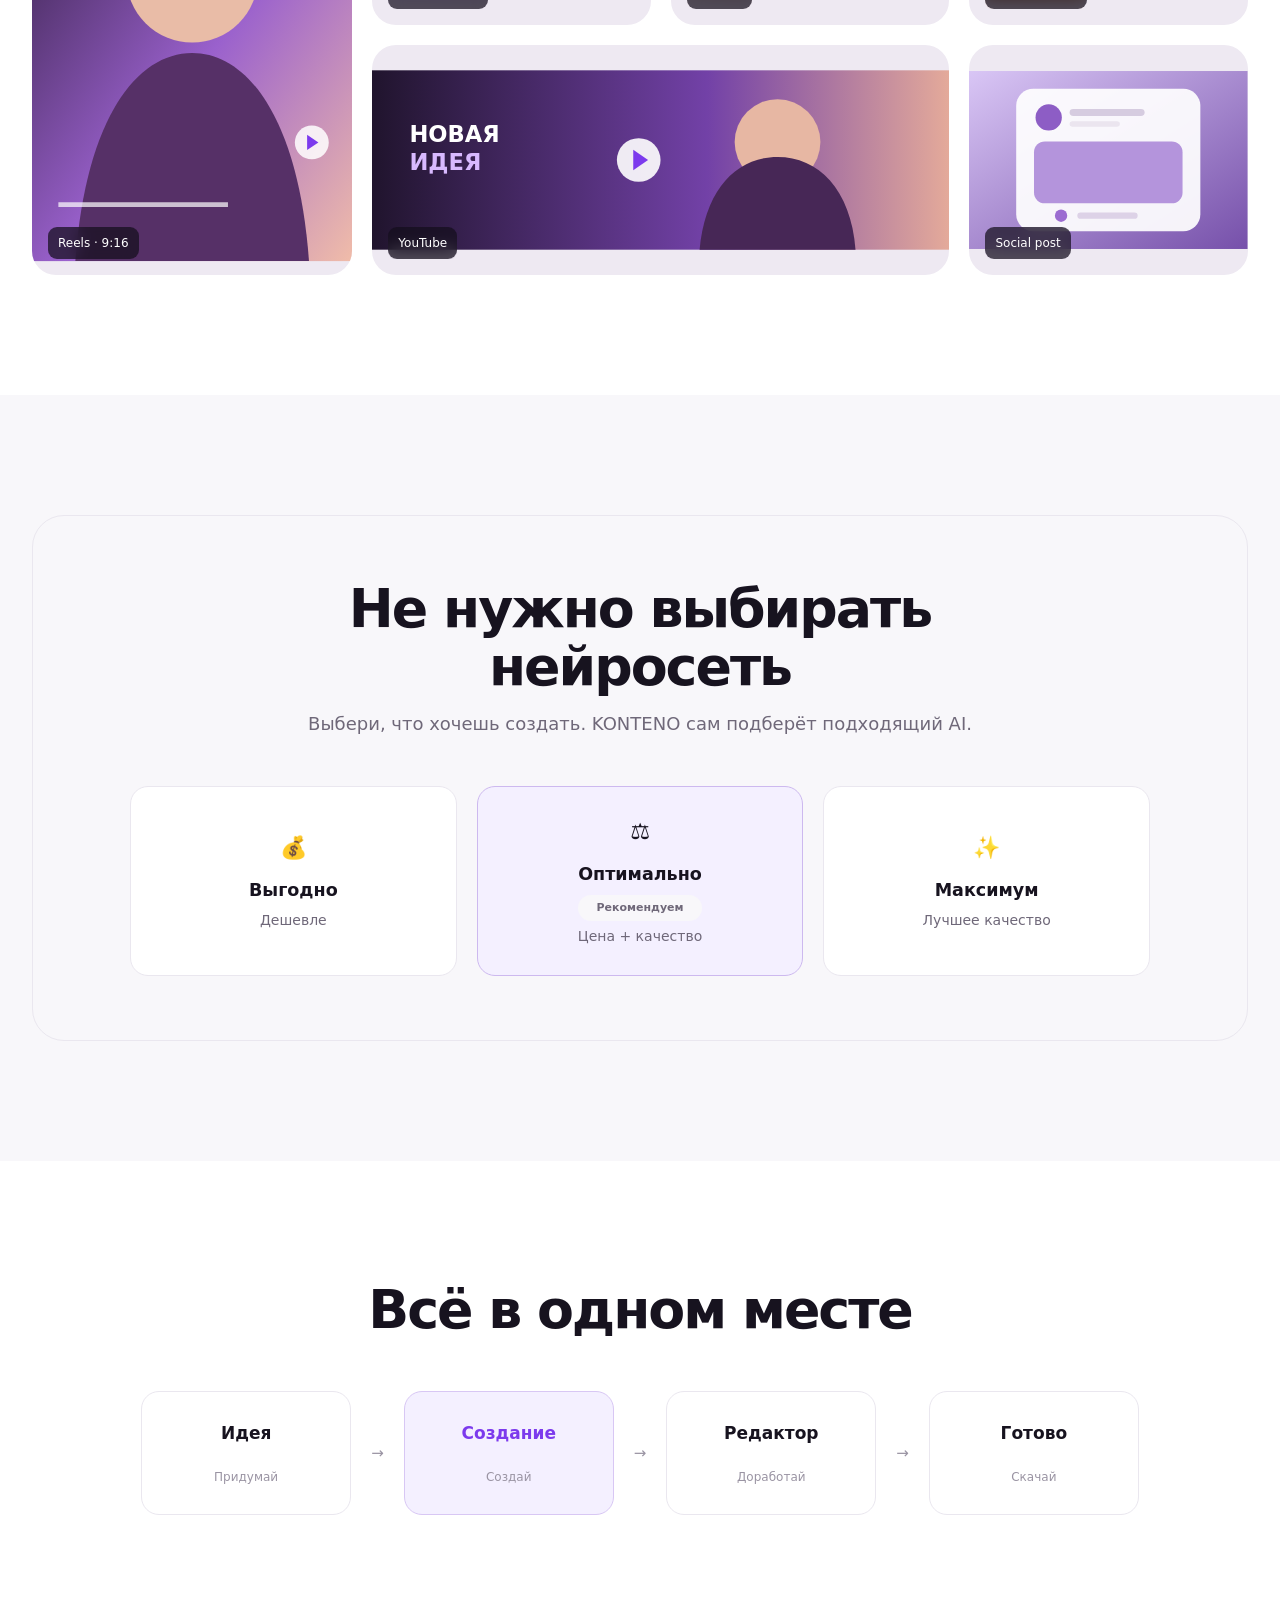
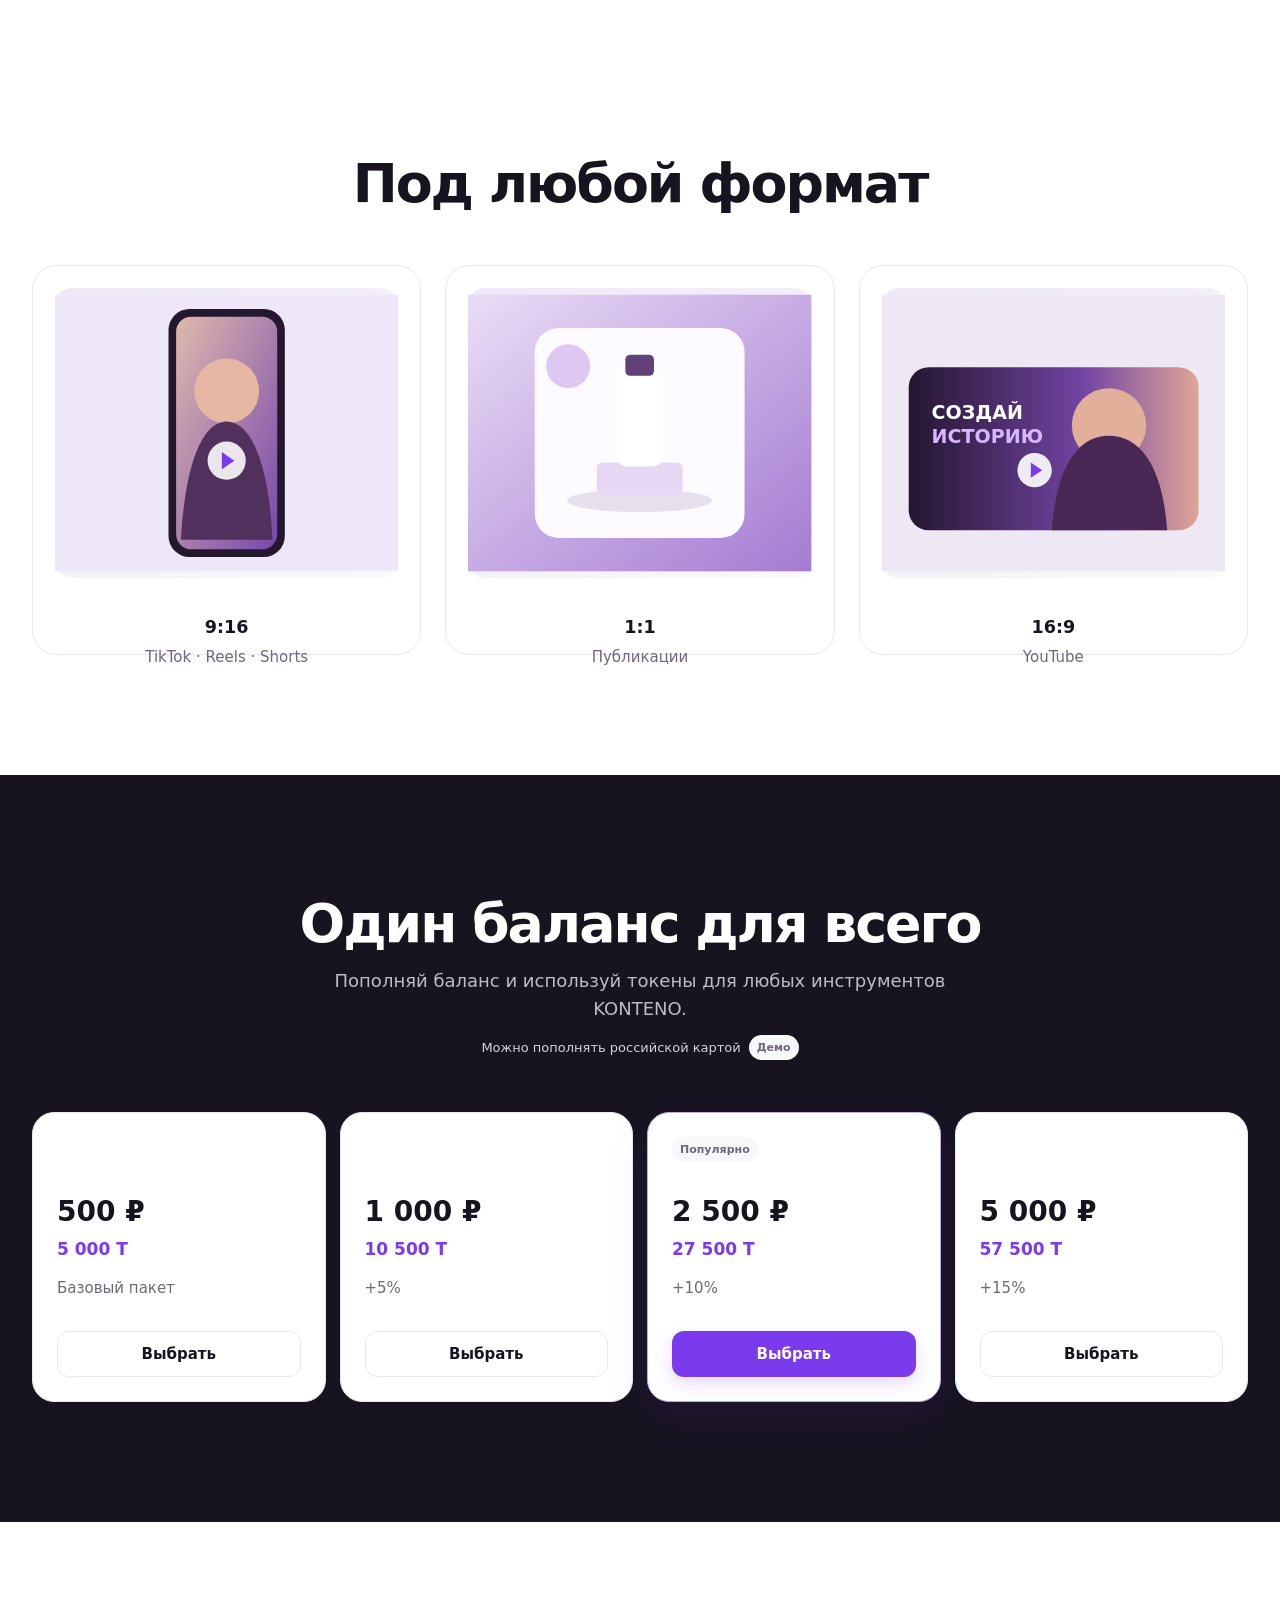
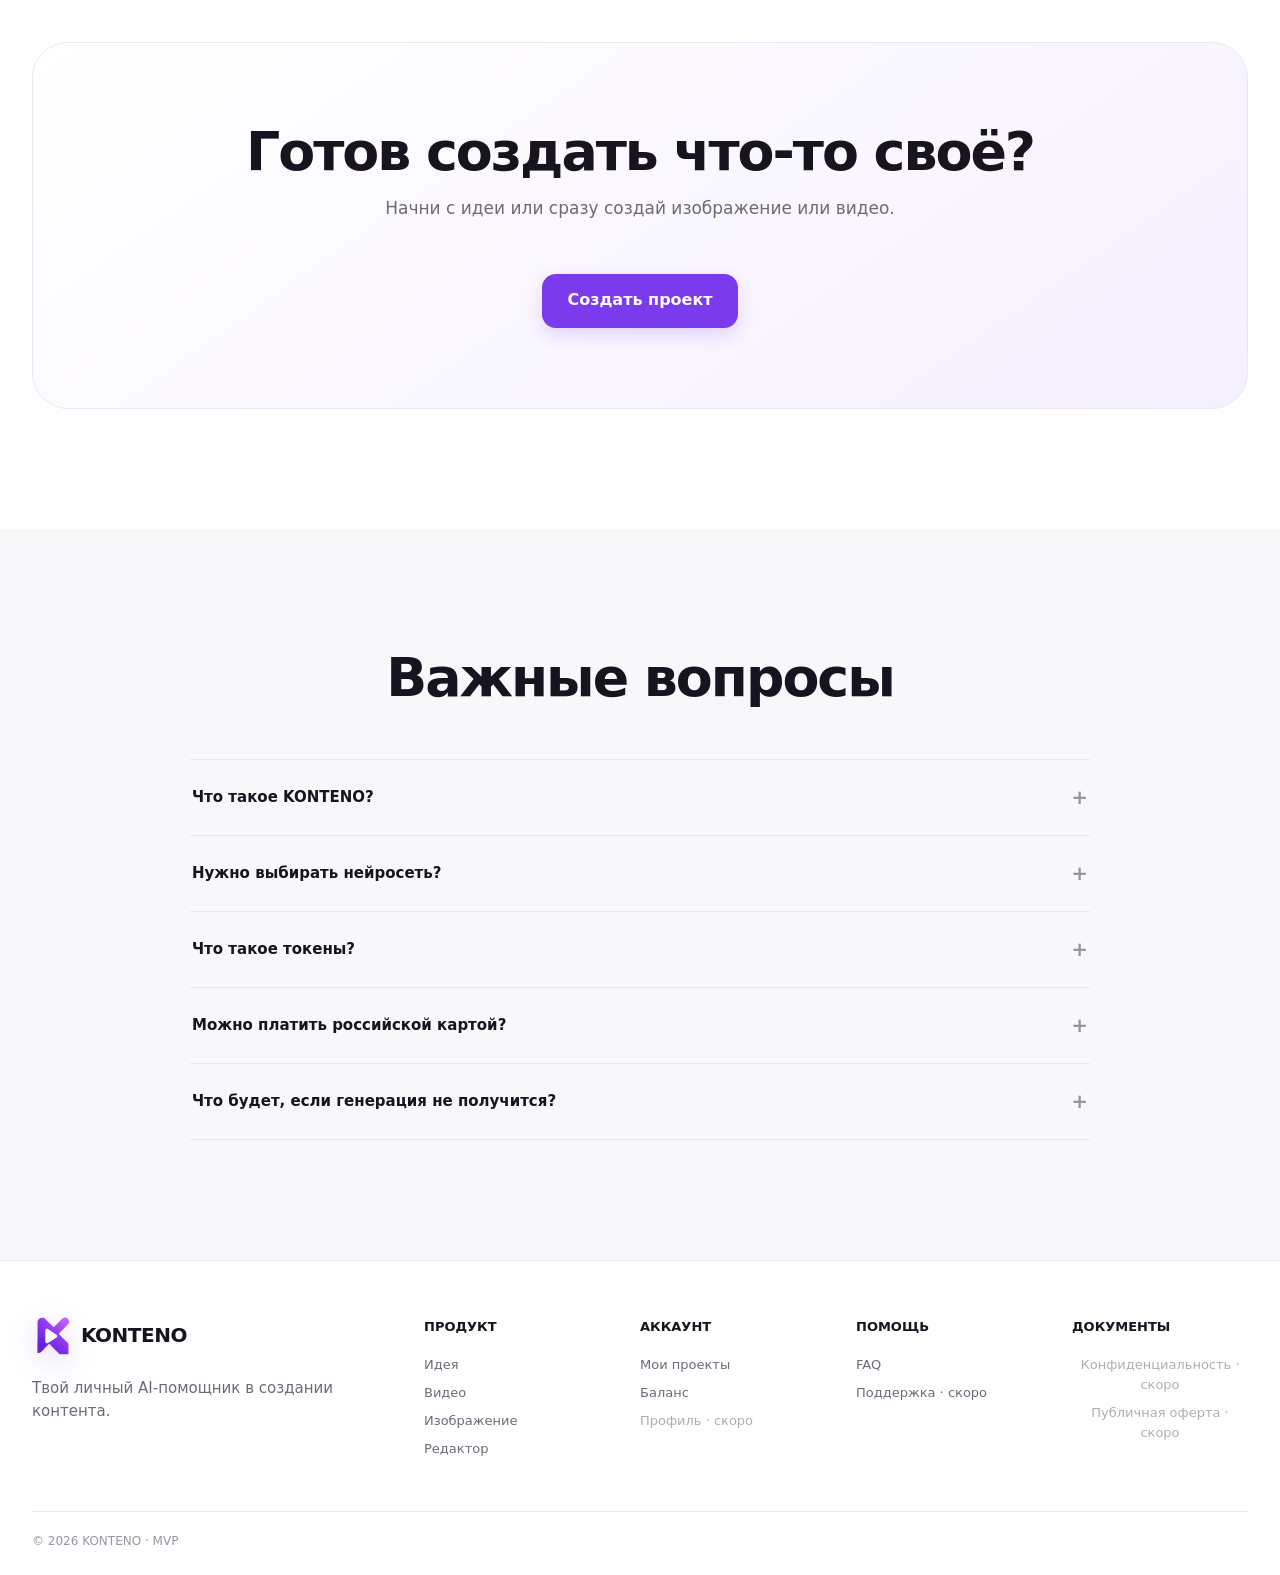
==== commit 5a9dd9ac: "Improve KONTENO illustrations and visual previews" ====
--- a/index.html
+++ b/index.html
@@ -156,7 +156,8 @@
     @media(max-width:1280px) and (min-width:901px){.main-nav{width:clamp(540px,46vw,600px)}.app-header .container{width:calc(100% - 40px)}.main-nav button{font-size:13px}.header-tools{gap:8px}}
     @media(max-width:900px){.gallery .gallery-item{grid-column:auto;grid-row:auto}.marketing .container,.site-footer .container{width:calc(100% - 40px)}.m-head h2{font-size:44px}.showcase-card{height:500px}.flow-line{grid-template-columns:1fr}.flow-node{width:min(320px,100%)}.flow-arrow{transform:rotate(90deg)}.format-card{height:390px}}
     @media(max-width:600px){.gallery .gallery-item{grid-column:auto;grid-row:auto}.marketing .container,.site-footer .container{width:calc(100% - 32px)}.m-section{padding:76px 0}.m-head,.m-head.center{margin-bottom:36px}.m-head h2{font-size:36px;letter-spacing:-1.4px}.social-wordmarks{grid-template-columns:1fr}.social-mark{height:150px}.showcase{gap:18px}.showcase-card{height:440px;padding:24px}.tool-visual{height:180px}.gallery{display:grid;grid-template-columns:1fr;grid-template-rows:none;gap:14px}.gallery-item,.gallery-item:first-child,.gallery-item:nth-child(4),.gallery-item:last-child{grid-column:auto;grid-row:auto;height:240px}.gallery-item:first-child{height:360px}.modes{grid-template-columns:1fr;gap:12px}.mode-v2{min-height:150px}.routing-v2{padding:24px}.flow-line{gap:12px}.format-grid{grid-template-columns:1fr}.format-card{height:370px}.pricing-grid{grid-template-columns:1fr}.price-card{height:250px}}
-  </style>
+.scene-svg{transform:scale(1);transform-origin:center;transition:transform 220ms ease,filter 220ms ease}.showcase-card:hover .scene-svg,.gallery-item:hover .scene-svg,.format-card:hover .scene-svg{transform:scale(1.012);filter:saturate(1.025) contrast(1.01)}@media(prefers-reduced-motion:reduce){.scene-svg{transition:none}.showcase-card:hover .scene-svg,.gallery-item:hover .scene-svg,.format-card:hover .scene-svg{transform:none}}
+      </style>
 </head>
 <body>
 <svg class="sr-only" aria-hidden="true"><symbol id="i-spark" viewBox="0 0 24 24"><path d="m12 3 1.4 4.2a5 5 0 0 0 3.2 3.2l4.2 1.4-4.2 1.4a5 5 0 0 0-3.2 3.2L12 21l-1.4-4.6a5 5 0 0 0-3.2-3.2l-4.2-1.4 4.2-1.4a5 5 0 0 0 3.2-3.2L12 3Z"/></symbol><symbol id="i-bell" viewBox="0 0 24 24"><path d="M18 8a6 6 0 0 0-12 0c0 7-3 7-3 9h18c0-2-3-2-3-9M10 21h4"/></symbol><symbol id="i-wallet" viewBox="0 0 24 24"><path d="M3 7h17v12H5a2 2 0 0 1-2-2V5a2 2 0 0 1 2-2h14M16 12h5v4h-5a2 2 0 0 1 0-4Z"/></symbol><symbol id="i-bulb" viewBox="0 0 24 24"><path d="M9 18h6M10 22h4M8.5 15.5a7 7 0 1 1 7 0c-1 .7-1.5 1.5-1.5 2.5h-4c0-1-.5-1.8-1.5-2.5Z"/></symbol><symbol id="i-video" viewBox="0 0 24 24"><rect x="3" y="5" width="14" height="14" rx="3"/><path d="m17 10 4-2v8l-4-2"/></symbol><symbol id="i-image" viewBox="0 0 24 24"><rect x="3" y="3" width="18" height="18" rx="3"/><circle cx="9" cy="9" r="2"/><path d="m21 15-5-5L5 21"/></symbol><symbol id="i-edit" viewBox="0 0 24 24"><path d="m14 5 5 5M4 20l4.5-1 10-10a2.1 2.1 0 0 0-3-3l-10 10L4 20Z"/></symbol><symbol id="i-upload" viewBox="0 0 24 24"><path d="M12 16V4m0 0L7 9m5-5 5 5M5 20h14"/></symbol><symbol id="i-grid" viewBox="0 0 24 24"><rect x="3" y="3" width="7" height="7" rx="2"/><rect x="14" y="3" width="7" height="7" rx="2"/><rect x="3" y="14" width="7" height="7" rx="2"/><rect x="14" y="14" width="7" height="7" rx="2"/></symbol></svg>
@@ -167,7 +168,7 @@
 <main class="marketing" id="marketing">
 <section class="marketing-hero"><div class="hero-center"><h1><span>KONTENO</span> — твой личный<br>AI-помощник в создании контента</h1><p>От идеи до готового контента — в одном месте.</p><button class="btn btn-primary hero-cta" onclick="openProjectSelector()">+ Создать проект</button></div></section>
 <section class="m-section socials"><div class="container"><div class="m-head center"><h2>Создавай для TikTok, Instagram и YouTube</h2><p>Видео, изображения и нужные форматы — в одном месте.</p></div><div class="social-wordmarks"><div class="social-mark"><svg class="social-icon" viewBox="0 0 40 40" aria-hidden="true"><path fill="currentColor" d="M23 5c1 5 4 8 9 8v6c-3 0-6-1-9-3v10a10 10 0 1 1-9-10v6a4 4 0 1 0 3 4V5h6Z"/></svg><strong>TikTok</strong><small>Вертикальные видео</small></div><div class="social-mark"><svg class="social-icon" viewBox="0 0 40 40" aria-hidden="true"><rect x="6" y="6" width="28" height="28" rx="9" fill="none" stroke="currentColor" stroke-width="3"/><circle cx="20" cy="20" r="7" fill="none" stroke="currentColor" stroke-width="3"/><circle cx="29" cy="11" r="2" fill="currentColor"/></svg><strong>Instagram</strong><small>Reels и публикации</small></div><div class="social-mark"><svg class="social-icon" viewBox="0 0 40 40" aria-hidden="true"><rect x="3" y="9" width="34" height="22" rx="7" fill="currentColor"/><path fill="#fff" d="m17 15 10 5-10 5V15Z"/></svg><strong>YouTube</strong><small>Shorts и видео</small></div></div></div></section>
-<section class="m-section tint" id="tools"><div class="container"><div class="m-head"><h2>Что можно сделать в KONTENO</h2></div><div class="showcase"><article class="showcase-card"><span class="eyebrow">ИЗОБРАЖЕНИЕ</span><h3>Создай изображение</h3><p>Опиши, что хочешь увидеть.</p><button class="btn btn-secondary" onclick="openPage('image')">Создать</button><div class="tool-visual visual-image"><svg class="scene-svg" viewBox="0 0 520 220" role="img" aria-label="Пример студийного изображения"><defs><linearGradient id="imgBg" x2="1" y2="1"><stop stop-color="#eadcff"/><stop offset="1" stop-color="#9b6bd7"/></linearGradient><linearGradient id="bottle" x2="1"><stop stop-color="#fff"/><stop offset=".5" stop-color="#d9c4f3"/><stop offset="1" stop-color="#fff"/></linearGradient></defs><rect width="520" height="220" rx="22" fill="url(#imgBg)"/><ellipse cx="260" cy="187" rx="120" ry="18" fill="#543276" opacity=".22"/><path d="M80 190c32-65 65-88 104-116" stroke="#fff" stroke-width="2" opacity=".4"/><circle cx="104" cy="55" r="34" fill="#fff" opacity=".18"/><rect x="198" y="154" width="126" height="33" rx="5" fill="#f7f1fb"/><rect x="225" y="55" width="72" height="105" rx="15" fill="url(#bottle)"/><rect x="239" y="37" width="44" height="25" rx="7" fill="#5b3a74"/><rect x="238" y="91" width="46" height="28" rx="5" fill="#fff" opacity=".8"/><path d="M250 104h22" stroke="#8b52c5" stroke-width="3"/><circle cx="394" cy="69" r="56" fill="#fff" opacity=".12"/></svg></div></article><article class="showcase-card"><span class="eyebrow">ВИДЕО</span><h3>Создай видео</h3><p>Напиши идею или добавь изображение.</p><button class="btn btn-secondary" onclick="openPage('video')">Создать</button><div class="tool-visual visual-video"><svg class="scene-svg" viewBox="0 0 520 220" role="img" aria-label="Пример вертикального видео"><defs><linearGradient id="vidBg" x2="1" y2="1"><stop stop-color="#f0d2c5"/><stop offset=".55" stop-color="#9a63ca"/><stop offset="1" stop-color="#281936"/></linearGradient></defs><rect width="520" height="220" rx="22" fill="#eee7f7"/><rect x="204" y="12" width="112" height="196" rx="23" fill="#17121f"/><rect x="212" y="20" width="96" height="180" rx="17" fill="url(#vidBg)"/><circle cx="260" cy="82" r="29" fill="#eac3ae"/><path d="M218 179c5-53 25-75 42-75s38 22 43 75" fill="#5d386e"/><path d="M229 41h22M291 41h-12" stroke="#fff" stroke-width="2" stroke-linecap="round" opacity=".8"/><circle cx="260" cy="112" r="18" fill="#fff" opacity=".88"/><path d="m256 103 12 9-12 9Z" fill="#7c3aed"/><rect x="224" y="183" width="72" height="4" rx="2" fill="#fff" opacity=".45"/><rect x="224" y="183" width="43" height="4" rx="2" fill="#fff"/><path d="M163 67c-15 12-22 27-22 43m216-43c15 12 22 27 22 43" stroke="#9a72c8" stroke-width="2" stroke-dasharray="5 5"/><path d="m137 105 4 8 7-5m235-3-4 8-7-5" fill="none" stroke="#9a72c8" stroke-width="2"/></svg></div></article><article class="showcase-card"><span class="eyebrow">РЕДАКТОР</span><h3>Измени готовый контент</h3><p>Загрузи файл и напиши, что изменить.</p><button class="btn btn-secondary" onclick="openPage('editor')">Открыть редактор</button><div class="tool-visual visual-editor"><svg class="scene-svg" viewBox="0 0 520 220" role="img" aria-label="Пример редактирования до и после"><defs><clipPath id="editLeft"><rect width="260" height="220"/></clipPath><linearGradient id="editGood" x2="1" y2="1"><stop stop-color="#eacac0"/><stop offset="1" stop-color="#8657bd"/></linearGradient></defs><rect width="520" height="220" rx="22" fill="url(#editGood)"/><g opacity=".55" clip-path="url(#editLeft)"><rect width="520" height="220" fill="#aba6ad"/><circle cx="260" cy="80" r="36" fill="#d4d0d0"/><path d="M185 220c7-72 39-105 75-105s68 33 75 105" fill="#747176"/></g><circle cx="260" cy="80" r="36" fill="#e7bea9"/><path d="M185 220c7-72 39-105 75-105s68 33 75 105" fill="#5b356c"/><path d="M260 0v220" stroke="#fff" stroke-width="3"/><circle cx="260" cy="110" r="21" fill="#fff"/><path d="m254 104-6 6 6 6m12-12 6 6-6 6" fill="none" stroke="#7c3aed" stroke-width="2"/><text x="28" y="32" fill="#fff" font-size="12" font-family="system-ui">ДО</text><text x="466" y="32" fill="#fff" font-size="12" font-family="system-ui">ПОСЛЕ</text></svg></div></article><article class="showcase-card"><span class="eyebrow">ИДЕЯ</span><h3>Не знаешь, что создать?</h3><p>KONTENO поможет придумать идею.</p><button class="btn btn-secondary" onclick="openPage('idea')">Придумать</button><div class="tool-visual visual-idea"><div class="idea-note"><small>TikTok</small>Идея ролика</div><div class="idea-note"><small>Reels</small>Сильное начало</div><div class="idea-note"><small>Shorts</small>Сценарий</div></div></article></div></div></section>
+<section class="m-section tint" id="tools"><div class="container"><div class="m-head"><h2>Что можно сделать в KONTENO</h2></div><div class="showcase"><article class="showcase-card"><span class="eyebrow">ИЗОБРАЖЕНИЕ</span><h3>Создай изображение</h3><p>Опиши, что хочешь увидеть.</p><button class="btn btn-secondary" onclick="openPage('image')">Создать</button><div class="tool-visual visual-image"><svg class="scene-svg" viewBox="0 0 520 220" role="img" aria-label="Премиальная студийная съёмка парфюма"><defs><linearGradient id="imageStudio" x1="20" y1="10" x2="500" y2="220"><stop stop-color="#f5ecff"/><stop offset=".48" stop-color="#d9bcfa"/><stop offset="1" stop-color="#8a5fc0"/></linearGradient><linearGradient id="imageGlass" x1="0" x2="1"><stop stop-color="#fff" stop-opacity=".95"/><stop offset=".38" stop-color="#d8c0ee" stop-opacity=".75"/><stop offset=".62" stop-color="#fff" stop-opacity=".92"/><stop offset="1" stop-color="#a87bd2" stop-opacity=".72"/></linearGradient><linearGradient id="imageMetal" x1="0" x2="1"><stop stop-color="#3b294c"/><stop offset=".5" stop-color="#9d77ba"/><stop offset="1" stop-color="#281d34"/></linearGradient><radialGradient id="imageGlow"><stop stop-color="#fff" stop-opacity=".9"/><stop offset="1" stop-color="#fff" stop-opacity="0"/></radialGradient><filter id="imageShadow"><feGaussianBlur stdDeviation="9"/></filter></defs><rect width="520" height="220" rx="22" fill="url(#imageStudio)"/><circle cx="390" cy="30" r="110" fill="url(#imageGlow)" opacity=".5"/><path d="M0 169c94-24 169-9 250 18 99 33 179 20 270-17v50H0Z" fill="#6e4694" opacity=".18"/><ellipse cx="269" cy="193" rx="137" ry="16" fill="#321d48" opacity=".25" filter="url(#imageShadow)"/><ellipse cx="267" cy="184" rx="102" ry="12" fill="#fff" opacity=".32"/><rect x="170" y="157" width="196" height="34" rx="9" fill="#f8f1fc"/><path d="M177 164h182" stroke="#fff" stroke-width="3" opacity=".8"/><rect x="227" y="63" width="82" height="101" rx="17" fill="url(#imageGlass)" stroke="#fff" stroke-opacity=".7"/><rect x="241" y="41" width="54" height="29" rx="8" fill="url(#imageMetal)"/><rect x="247" y="34" width="42" height="13" rx="5" fill="#d9c0eb"/><rect x="241" y="98" width="54" height="30" rx="6" fill="#fff" opacity=".68"/><path d="M254 110h28" stroke="#7c3aed" stroke-width="3"/><path d="M240 74c8-5 14-6 18-5v81c-9-3-15-12-18-26Z" fill="#fff" opacity=".38"/><ellipse cx="267" cy="169" rx="38" ry="6" fill="#5c377b" opacity=".2"/><rect x="107" y="103" width="50" height="63" rx="14" fill="#b486dc" opacity=".7" transform="rotate(-12 107 103)"/><rect x="118" y="89" width="28" height="21" rx="7" fill="#68458b" transform="rotate(-12 118 89)"/><circle cx="402" cy="139" r="42" fill="#f0d4c3" opacity=".8"/><circle cx="402" cy="139" r="27" fill="#d99c91" opacity=".58"/><path d="M66 194c31-69 60-106 111-147" fill="none" stroke="#fff" stroke-width="2" opacity=".55"/><circle cx="83" cy="77" r="4" fill="#fff" opacity=".75"/><circle cx="439" cy="72" r="3" fill="#fff" opacity=".65"/></svg></div></article><article class="showcase-card"><span class="eyebrow">ВИДЕО</span><h3>Создай видео</h3><p>Напиши идею или добавь изображение.</p><button class="btn btn-secondary" onclick="openPage('video')">Создать</button><div class="tool-visual visual-video"><svg class="scene-svg" viewBox="0 0 520 220" role="img" aria-label="Кинематографичное вертикальное видео"><defs><linearGradient id="videoScene" x1="0" y1="0" x2="1" y2="1"><stop stop-color="#f4cbb8"/><stop offset=".48" stop-color="#9b63ca"/><stop offset="1" stop-color="#21142d"/></linearGradient><linearGradient id="videoJacket" x2="1"><stop stop-color="#2b1937"/><stop offset="1" stop-color="#704287"/></linearGradient><radialGradient id="videoLight"><stop stop-color="#fff" stop-opacity=".75"/><stop offset="1" stop-color="#fff" stop-opacity="0"/></radialGradient><filter id="videoBlur"><feGaussianBlur stdDeviation="5"/></filter><filter id="phoneShadow"><feDropShadow dx="0" dy="14" stdDeviation="12" flood-color="#38204f" flood-opacity=".28"/></filter></defs><rect width="520" height="220" rx="22" fill="#eee8f6"/><circle cx="104" cy="48" r="62" fill="#c9a6ec" opacity=".35" filter="url(#videoBlur)"/><circle cx="420" cy="179" r="72" fill="#f0c5b2" opacity=".3" filter="url(#videoBlur)"/><rect x="200" y="8" width="120" height="204" rx="27" fill="#17111f" filter="url(#phoneShadow)"/><rect x="208" y="16" width="104" height="188" rx="20" fill="url(#videoScene)"/><circle cx="285" cy="48" r="58" fill="url(#videoLight)" opacity=".42"/><path d="M209 138c25-19 42-38 56-73 15 28 26 38 47 49v90H208Z" fill="#5e3973" opacity=".32"/><circle cx="260" cy="77" r="29" fill="#e9bba5"/><path d="M236 74c1-28 17-40 29-36 16 4 24 17 24 36-18-12-35-12-53 0Z" fill="#332338"/><path d="M216 204c4-68 20-104 44-104s41 36 45 104Z" fill="url(#videoJacket)"/><path d="M248 78c4 4 8 4 12 0m8 0c4 4 8 4 11 0" stroke="#7c514d" stroke-width="1.4" stroke-linecap="round"/><path d="M258 90c5 3 10 3 15 0" stroke="#a96364" stroke-width="1.5" stroke-linecap="round"/><rect x="218" y="27" width="27" height="14" rx="7" fill="#17111f" opacity=".38"/><text x="225" y="37" fill="#fff" font-size="7" font-family="system-ui">9:16</text><path d="M221 45v12m0-12h12m66 0h-12m12 0v12M221 174v-12m0 12h12m66 0h-12m12 0v-12" stroke="#fff" stroke-width="1.5" opacity=".65"/><circle cx="260" cy="128" r="19" fill="#fff" opacity=".9"/><path d="m255 119 13 9-13 9Z" fill="#7c3aed"/><rect x="220" y="185" width="80" height="5" rx="3" fill="#fff" opacity=".35"/><rect x="220" y="185" width="48" height="5" rx="3" fill="#fff"/><circle cx="268" cy="187.5" r="4" fill="#fff"/><path d="M151 71c-17 14-25 31-25 51m268-51c17 14 25 31 25 51" fill="none" stroke="#9a72c8" stroke-width="2" stroke-dasharray="5 6"/><path d="m121 116 5 9 8-6m290-3-5 9-8-6" fill="none" stroke="#9a72c8" stroke-width="2"/><ellipse cx="160" cy="197" rx="40" ry="12" fill="#8e60bb" opacity=".18"/><ellipse cx="382" cy="30" rx="38" ry="10" fill="#fff" opacity=".45"/></svg></div></article><article class="showcase-card"><span class="eyebrow">РЕДАКТОР</span><h3>Измени готовый контент</h3><p>Загрузи файл и напиши, что изменить.</p><button class="btn btn-secondary" onclick="openPage('editor')">Открыть редактор</button><div class="tool-visual visual-editor"><svg class="scene-svg" viewBox="0 0 520 220" role="img" aria-label="Премиальное сравнение изображения до и после"><defs><linearGradient id="editorRich" x1="0" y1="0" x2="1" y2="1"><stop stop-color="#edcbbb"/><stop offset=".55" stop-color="#9864c2"/><stop offset="1" stop-color="#281730"/></linearGradient><linearGradient id="editorDress" x2="1"><stop stop-color="#4b285c"/><stop offset="1" stop-color="#9b5db4"/></linearGradient><filter id="editorDull"><feColorMatrix values=".38 .5 .12 0 0 .38 .5 .12 0 0 .38 .5 .12 0 0 0 0 0 1 0"/><feGaussianBlur stdDeviation=".6"/></filter><clipPath id="editorLeft"><rect width="260" height="220"/></clipPath><clipPath id="editorRight"><rect x="260" width="260" height="220"/></clipPath><radialGradient id="editorGlow"><stop stop-color="#fff" stop-opacity=".75"/><stop offset="1" stop-color="#fff" stop-opacity="0"/></radialGradient></defs><g id="editorScene"><rect width="520" height="220" rx="22" fill="url(#editorRich)"/><circle cx="391" cy="40" r="110" fill="url(#editorGlow)" opacity=".35"/><path d="M0 180c97-30 180-8 270 23 91 31 171 16 250-22v39H0Z" fill="#251331" opacity=".25"/><circle cx="280" cy="74" r="37" fill="#e6b7a1"/><path d="M246 67c5-33 26-46 42-38 14 7 25 24 23 45-24-13-43-15-65-7Z" fill="#342536"/><path d="M183 220c8-84 46-126 97-126s91 42 99 126Z" fill="url(#editorDress)"/><path d="M267 77c3 3 7 3 10 0m10 0c3 3 7 3 10 0m-26 14c7 4 13 4 20 0" fill="none" stroke="#8f5758" stroke-width="1.5" stroke-linecap="round"/><circle cx="89" cy="54" r="40" fill="#fff" opacity=".16"/><rect x="395" y="136" width="65" height="47" rx="12" fill="#fff" opacity=".14"/></g><use href="#editorScene" clip-path="url(#editorLeft)" filter="url(#editorDull)" opacity=".82"/><use href="#editorScene" clip-path="url(#editorRight)"/><rect x="259" width="3" height="220" fill="#fff"/><circle cx="260" cy="110" r="23" fill="#fff"/><circle cx="260" cy="110" r="22" fill="none" stroke="#d8c6ec"/><path d="m253 103-7 7 7 7m14-14 7 7-7 7" fill="none" stroke="#7c3aed" stroke-width="2"/><rect x="19" y="18" width="47" height="22" rx="11" fill="#24182d" opacity=".45"/><rect x="454" y="18" width="47" height="22" rx="11" fill="#fff" opacity=".82"/><text x="34" y="33" fill="#fff" font-size="10" font-family="system-ui">ДО</text><text x="462" y="33" fill="#7c3aed" font-size="10" font-family="system-ui">ПОСЛЕ</text></svg></div></article><article class="showcase-card"><span class="eyebrow">ИДЕЯ</span><h3>Не знаешь, что создать?</h3><p>KONTENO поможет придумать идею.</p><button class="btn btn-secondary" onclick="openPage('idea')">Придумать</button><div class="tool-visual visual-idea"><svg class="scene-svg" viewBox="0 0 520 220" role="img" aria-label="Премиальная доска планирования контента"><defs><linearGradient id="ideaBg" x2="1" y2="1"><stop stop-color="#f4edfd"/><stop offset="1" stop-color="#d8c1f1"/></linearGradient><filter id="ideaShadow"><feDropShadow dx="0" dy="9" stdDeviation="8" flood-color="#4d2c6a" flood-opacity=".16"/></filter><linearGradient id="ideaAccent" x2="1"><stop stop-color="#7c3aed"/><stop offset="1" stop-color="#a855f7"/></linearGradient></defs><rect width="520" height="220" rx="22" fill="url(#ideaBg)"/><path d="M45 178c92-118 282-144 431-64" fill="none" stroke="#fff" stroke-width="2" stroke-dasharray="7 8" opacity=".65"/><circle cx="56" cy="52" r="25" fill="#fff" opacity=".35"/><circle cx="460" cy="174" r="42" fill="#9c6ed0" opacity=".18"/><g filter="url(#ideaShadow)" transform="translate(52 45) rotate(-5 95 60)"><rect width="190" height="120" rx="17" fill="#fff"/><rect x="16" y="16" width="52" height="20" rx="10" fill="#1b1325"/><text x="28" y="30" fill="#fff" font-size="9" font-family="system-ui">TikTok</text><circle cx="164" cy="25" r="10" fill="#f0e8fa"/><path d="m160 25 3 3 6-7" fill="none" stroke="#7c3aed" stroke-width="1.5"/><text x="16" y="58" fill="#6f6879" font-size="10" font-family="system-ui">HOOK</text><text x="16" y="79" fill="#17131f" font-size="14" font-weight="700" font-family="system-ui">Покажи контраст</text><rect x="16" y="94" width="77" height="9" rx="5" fill="#e8def1"/><rect x="101" y="94" width="49" height="9" rx="5" fill="#f1ebf6"/></g><g filter="url(#ideaShadow)" transform="translate(253 25) rotate(5 95 60)"><rect width="190" height="120" rx="17" fill="#fff"/><rect x="16" y="16" width="50" height="20" rx="10" fill="url(#ideaAccent)"/><text x="28" y="30" fill="#fff" font-size="9" font-family="system-ui">Reels</text><text x="16" y="59" fill="#6f6879" font-size="10" font-family="system-ui">СЦЕНАРИЙ</text><rect x="16" y="71" width="145" height="8" rx="4" fill="#ded2e9"/><rect x="16" y="86" width="119" height="8" rx="4" fill="#ede6f2"/><rect x="16" y="101" width="83" height="8" rx="4" fill="#ede6f2"/></g><g filter="url(#ideaShadow)" transform="translate(220 144) rotate(-2 78 31)"><rect width="156" height="62" rx="15" fill="#25172f"/><circle cx="27" cy="31" r="13" fill="#9d63d4"/><path d="m24 24 2 5 6 2-6 2-2 6-2-6-6-2 6-2Z" fill="#fff"/><text x="50" y="27" fill="#bda9ce" font-size="9" font-family="system-ui">SHORTS</text><text x="50" y="43" fill="#fff" font-size="12" font-weight="650" font-family="system-ui">Новая идея</text></g><path d="m474 41 3 8 8 3-8 3-3 8-3-8-8-3 8-3Z" fill="#fff" opacity=".9"/></svg></div></article></div></div></section>
 <section class="m-section"><div class="container"><div class="m-head"><h2>Что можно создать</h2></div><div class="gallery" aria-label="Примеры контента"><div class="gallery-item"><svg class="scene-svg" viewBox="0 0 340 480" role="img" aria-label="Вертикальный ролик"><defs><linearGradient id="gReel" x2="1" y2="1"><stop stop-color="#2b1938"/><stop offset=".55" stop-color="#9a61cd"/><stop offset="1" stop-color="#f0bca9"/></linearGradient></defs><rect width="340" height="480" fill="url(#gReel)"/><circle cx="170" cy="178" r="70" fill="#e9bca7"/><path d="M46 480c11-151 65-221 124-221s113 70 124 221" fill="#563067"/><rect x="24" y="24" width="91" height="28" rx="14" fill="#fff" opacity=".18"/><circle cx="297" cy="354" r="18" fill="#fff" opacity=".85"/><path d="m292 346 12 8-12 8Z" fill="#7c3aed"/><path d="M28 420h180" stroke="#fff" stroke-width="5" opacity=".7"/></svg><span class="gallery-label">Reels · 9:16</span></div><div class="gallery-item"><svg class="scene-svg" viewBox="0 0 360 230" role="img" aria-label="Фото продукта"><defs><linearGradient id="gProd" x2="1" y2="1"><stop stop-color="#f5effb"/><stop offset="1" stop-color="#c6a4e9"/></linearGradient></defs><rect width="360" height="230" fill="url(#gProd)"/><circle cx="285" cy="44" r="60" fill="#fff" opacity=".22"/><ellipse cx="180" cy="194" rx="95" ry="13" fill="#5e3d76" opacity=".18"/><rect x="113" y="166" width="134" height="29" rx="4" fill="#fff"/><rect x="151" y="65" width="58" height="105" rx="13" fill="#fefcff"/><rect x="161" y="46" width="38" height="25" rx="6" fill="#5d3976"/><rect x="162" y="101" width="36" height="25" rx="4" fill="#dbc6f1"/><path d="M48 181c28-54 51-80 87-111" stroke="#fff" stroke-width="3" opacity=".5"/></svg><span class="gallery-label">Фото товара</span></div><div class="gallery-item"><svg class="scene-svg" viewBox="0 0 360 230" role="img" aria-label="Fashion портрет"><defs><linearGradient id="gFashion" x2="1"><stop stop-color="#e7cfc5"/><stop offset="1" stop-color="#77506f"/></linearGradient></defs><rect width="360" height="230" fill="url(#gFashion)"/><circle cx="185" cy="73" r="39" fill="#e7bca7"/><path d="M105 230c8-89 42-130 80-130s73 41 80 130" fill="#44283f"/><path d="M153 50c12-32 54-34 66 1-27-13-44-8-66-1Z" fill="#2b2028"/><circle cx="55" cy="48" r="35" fill="#fff" opacity=".15"/><path d="M281 23v184" stroke="#fff" stroke-width="2" opacity=".25"/></svg><span class="gallery-label">Fashion</span></div><div class="gallery-item"><svg class="scene-svg" viewBox="0 0 740 230" role="img" aria-label="YouTube обложка"><defs><linearGradient id="gYT" x2="1"><stop stop-color="#20142d"/><stop offset=".58" stop-color="#7241a7"/><stop offset="1" stop-color="#e4aa9a"/></linearGradient></defs><rect width="740" height="230" fill="url(#gYT)"/><circle cx="520" cy="92" r="55" fill="#e7b7a3"/><path d="M420 230c7-78 48-119 100-119s94 41 100 119" fill="#472756"/><text x="48" y="92" fill="#fff" font-size="29" font-weight="700" font-family="system-ui">НОВАЯ</text><text x="48" y="128" fill="#d8b9ff" font-size="29" font-weight="700" font-family="system-ui">ИДЕЯ</text><circle cx="342" cy="115" r="28" fill="#fff" opacity=".9"/><path d="m335 102 19 13-19 13Z" fill="#7c3aed"/></svg><span class="gallery-label">YouTube</span></div><div class="gallery-item"><svg class="scene-svg" viewBox="0 0 360 230" role="img" aria-label="Food creative"><defs><linearGradient id="gFood" x2="1" y2="1"><stop stop-color="#6d3e2b"/><stop offset="1" stop-color="#d48550"/></linearGradient></defs><rect width="360" height="230" fill="url(#gFood)"/><ellipse cx="180" cy="135" rx="112" ry="67" fill="#f4dfc3"/><ellipse cx="180" cy="132" rx="89" ry="49" fill="#e5aa54"/><circle cx="143" cy="123" r="24" fill="#b74b3b"/><circle cx="203" cy="140" r="29" fill="#d5e18c"/><path d="M164 103c30 12 50 1 67-17" stroke="#588245" stroke-width="7" stroke-linecap="round"/><circle cx="297" cy="56" r="31" fill="#fff" opacity=".13"/></svg><span class="gallery-label">Food creative</span></div><div class="gallery-item"><svg class="scene-svg" viewBox="0 0 360 230" role="img" aria-label="Публикация для соцсетей"><defs><linearGradient id="gPost" x2="1" y2="1"><stop stop-color="#d9c6f5"/><stop offset="1" stop-color="#7650aa"/></linearGradient></defs><rect width="360" height="230" fill="url(#gPost)"/><rect x="61" y="23" width="238" height="184" rx="22" fill="#fff" opacity=".92"/><circle cx="103" cy="60" r="17" fill="#8d5dc5"/><rect x="130" y="49" width="97" height="9" rx="5" fill="#d6cce0"/><rect x="130" y="65" width="65" height="7" rx="4" fill="#ebe5ef"/><rect x="84" y="91" width="192" height="80" rx="14" fill="#b494dc"/><circle cx="119" cy="187" r="8" fill="#9c6cd1"/><rect x="140" y="183" width="78" height="8" rx="4" fill="#ddd2e7"/></svg><span class="gallery-label">Social post</span></div></div></div></section>
 <section class="m-section tint"><div class="container"><div class="routing-v2"><div class="m-head"><h2>Не нужно выбирать нейросеть</h2><p>Выбери, что хочешь создать. KONTENO сам подберёт подходящий AI.</p></div><div class="modes"><article class="mode-v2"><i>💰</i><h3>Выгодно</h3><p>Дешевле</p></article><article class="mode-v2 reco"><i>⚖️</i><h3>Оптимально <span class="status-badge">Рекомендуем</span></h3><p>Цена + качество</p></article><article class="mode-v2"><i>✨</i><h3>Максимум</h3><p>Лучшее качество</p></article></div></div></div></section>
 <section class="m-section"><div class="container"><div class="m-head"><h2>Всё в одном месте</h2></div><div class="workflow"><div class="flow-line"><div class="flow-node">Идея<span>Придумай</span></div><span class="flow-arrow">→</span><div class="flow-node core">Создание<span>Создай</span></div><span class="flow-arrow">→</span><div class="flow-node">Редактор<span>Доработай</span></div><span class="flow-arrow">→</span><div class="flow-node">Готово<span>Скачай</span></div></div></div></div></section>
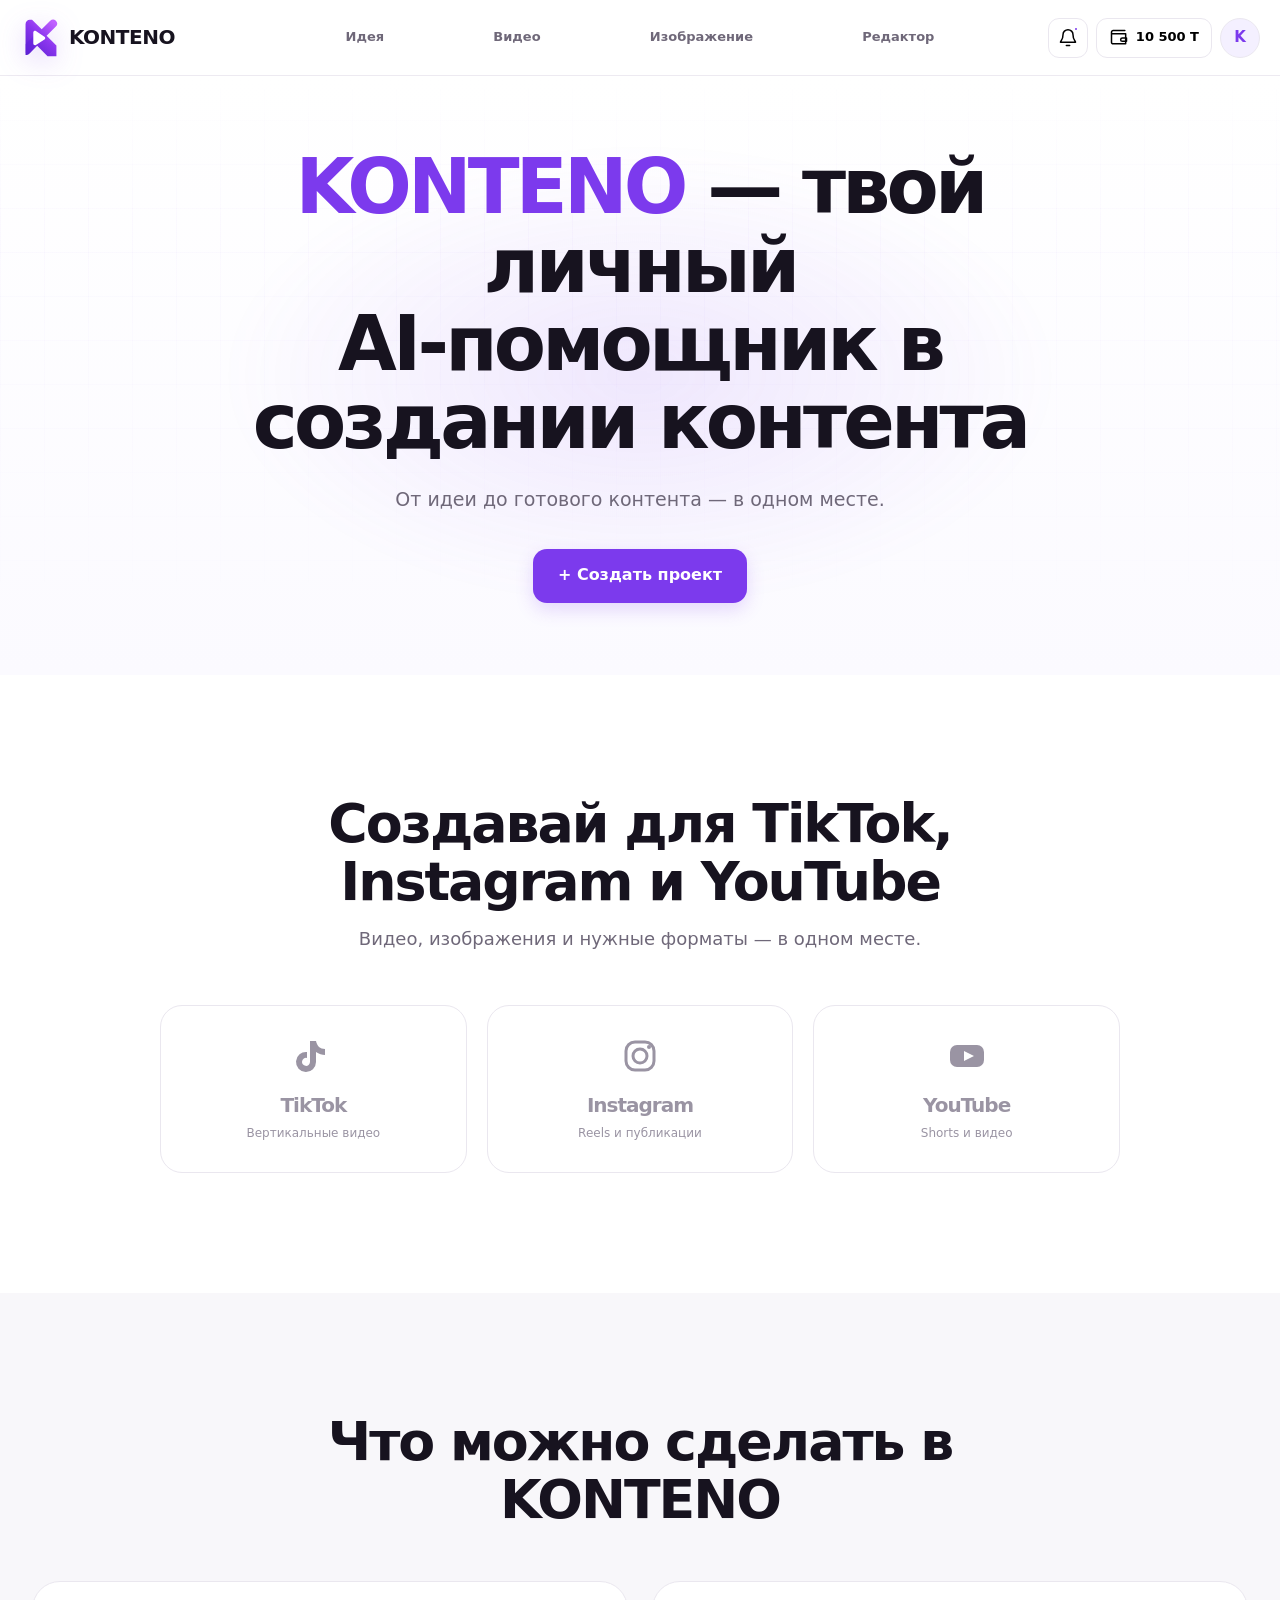
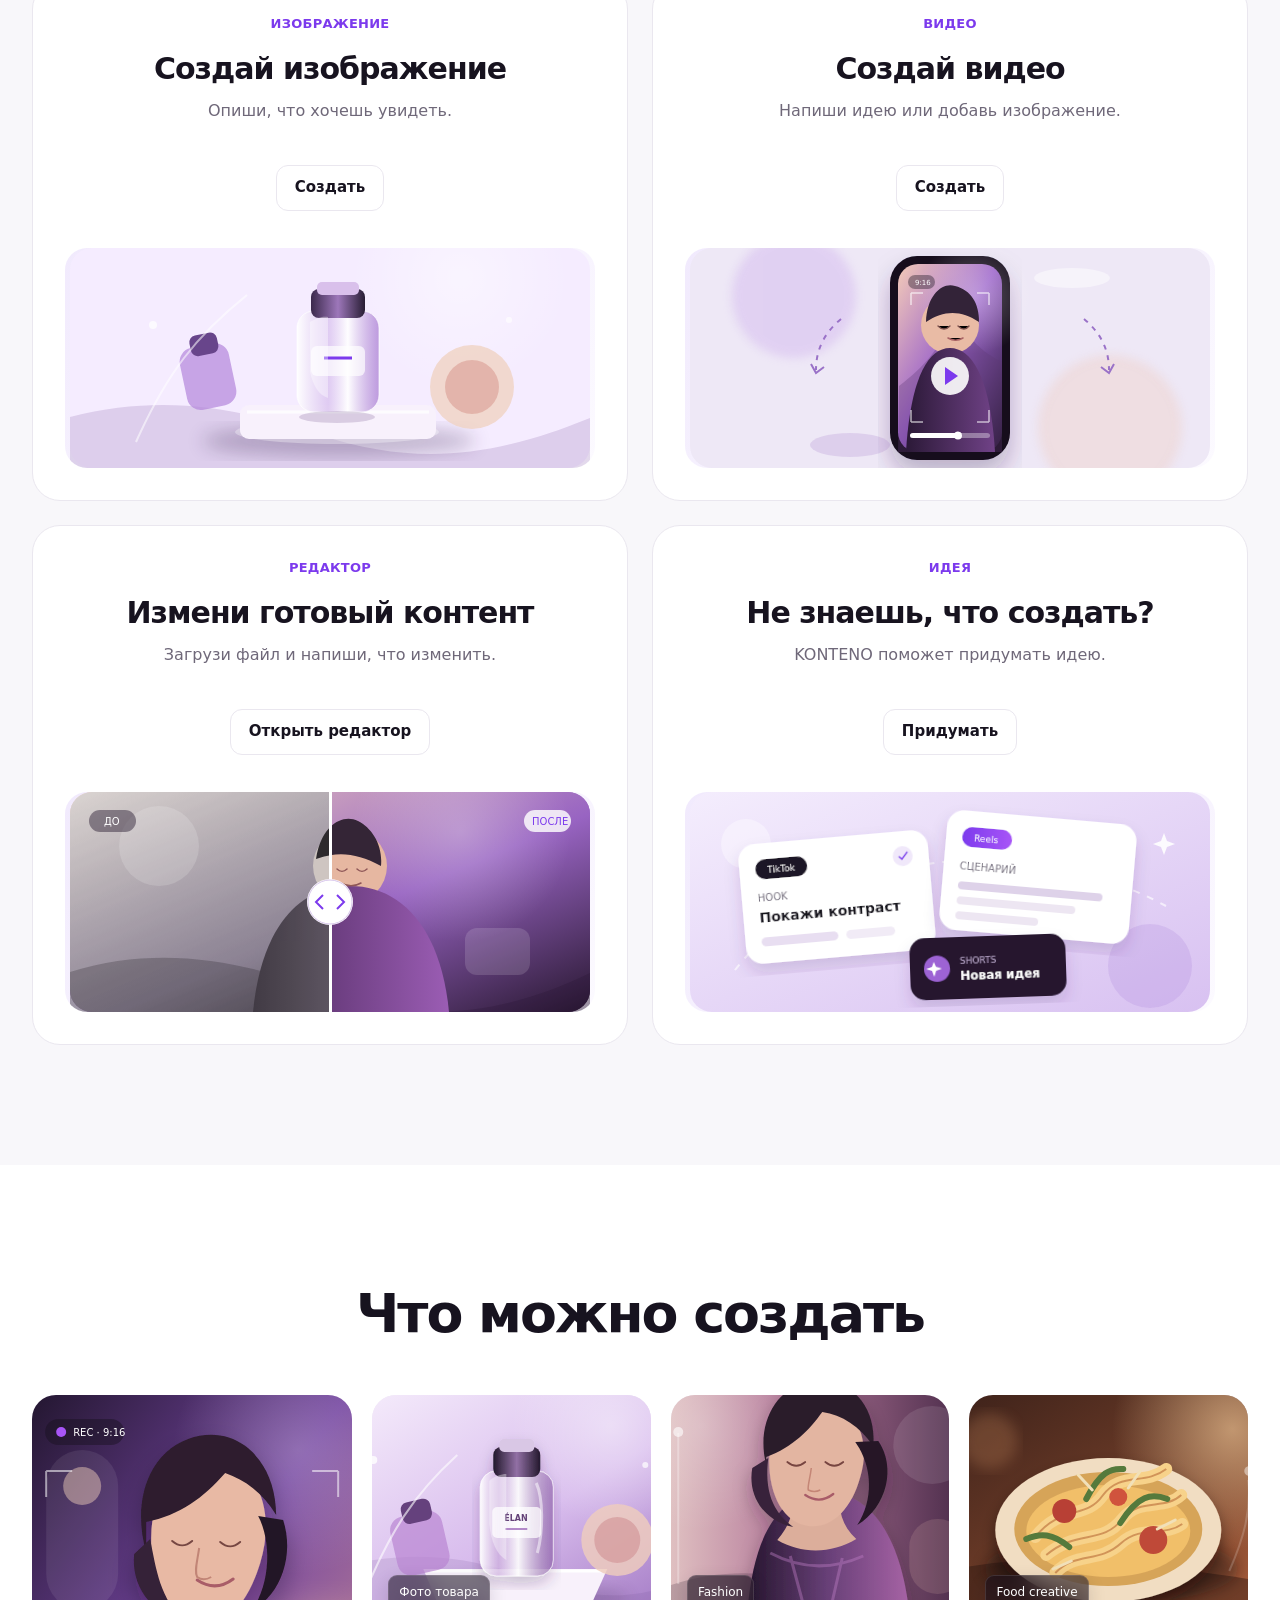
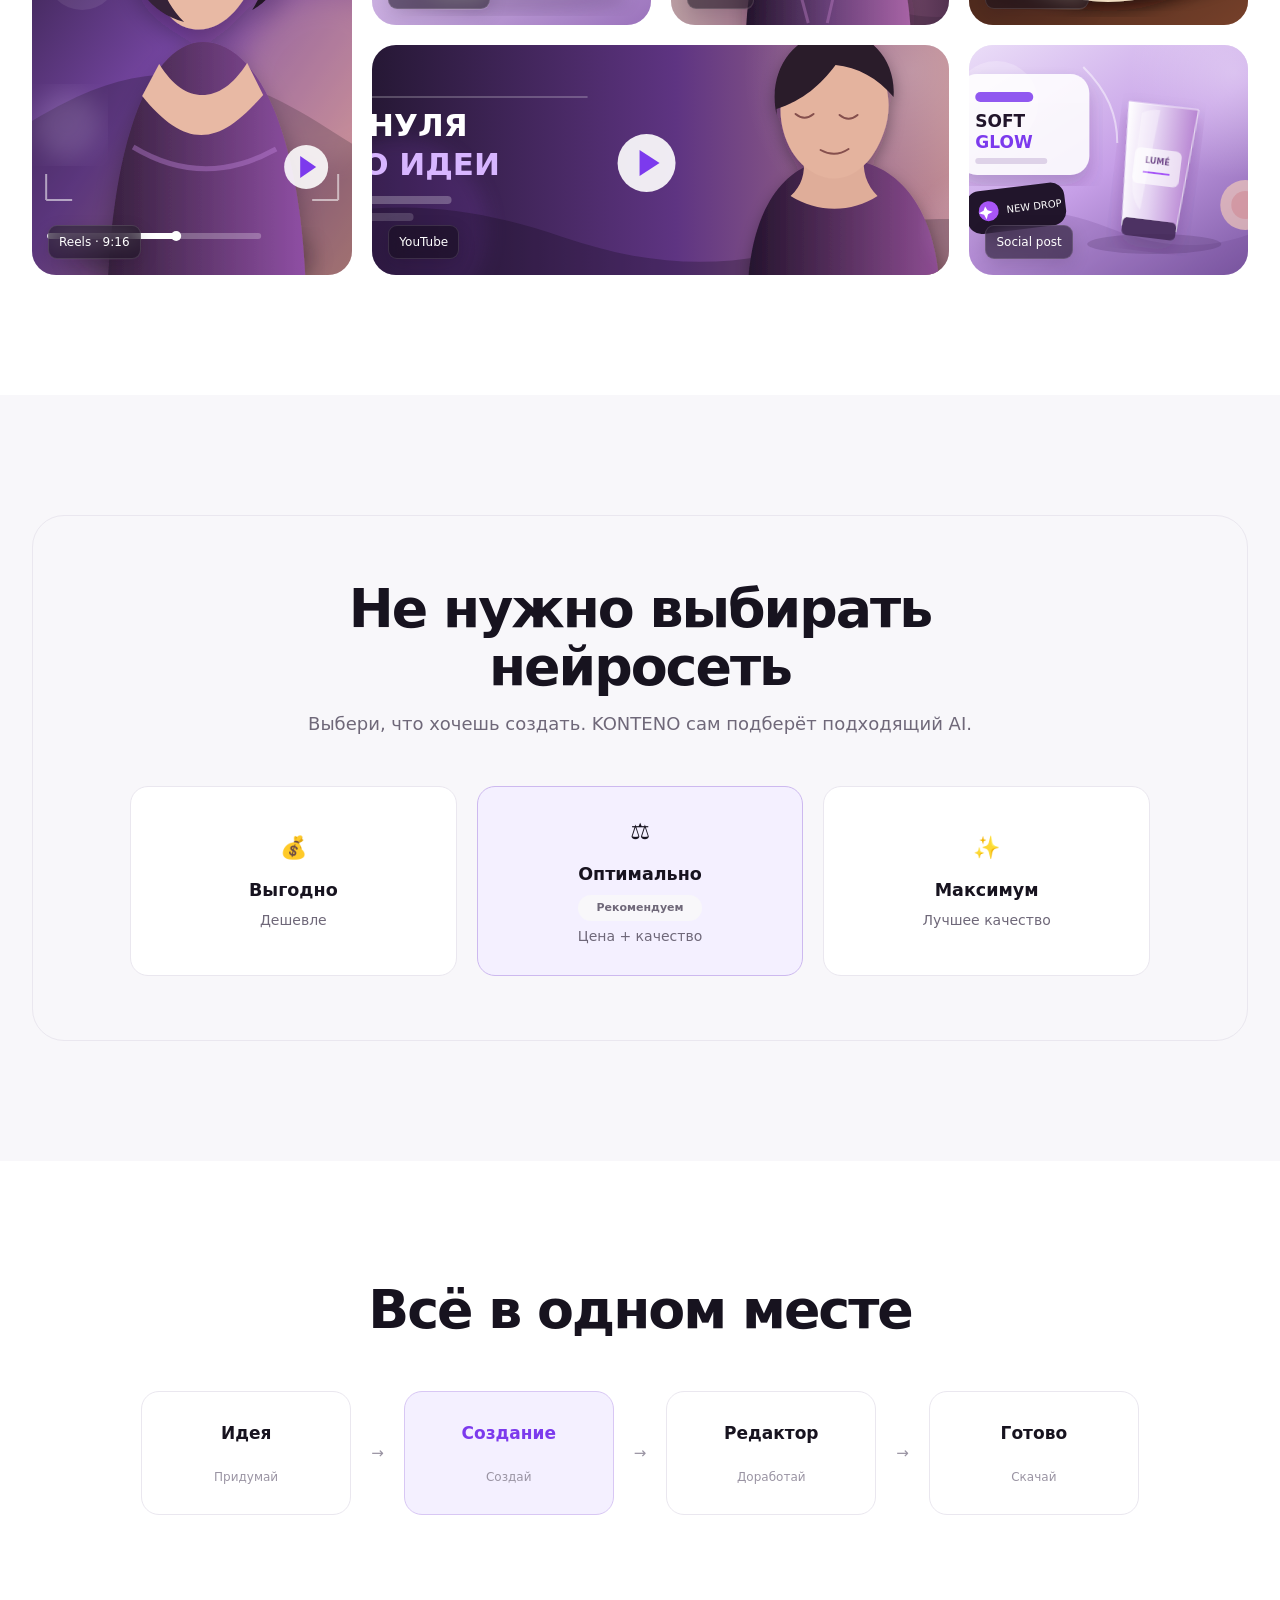
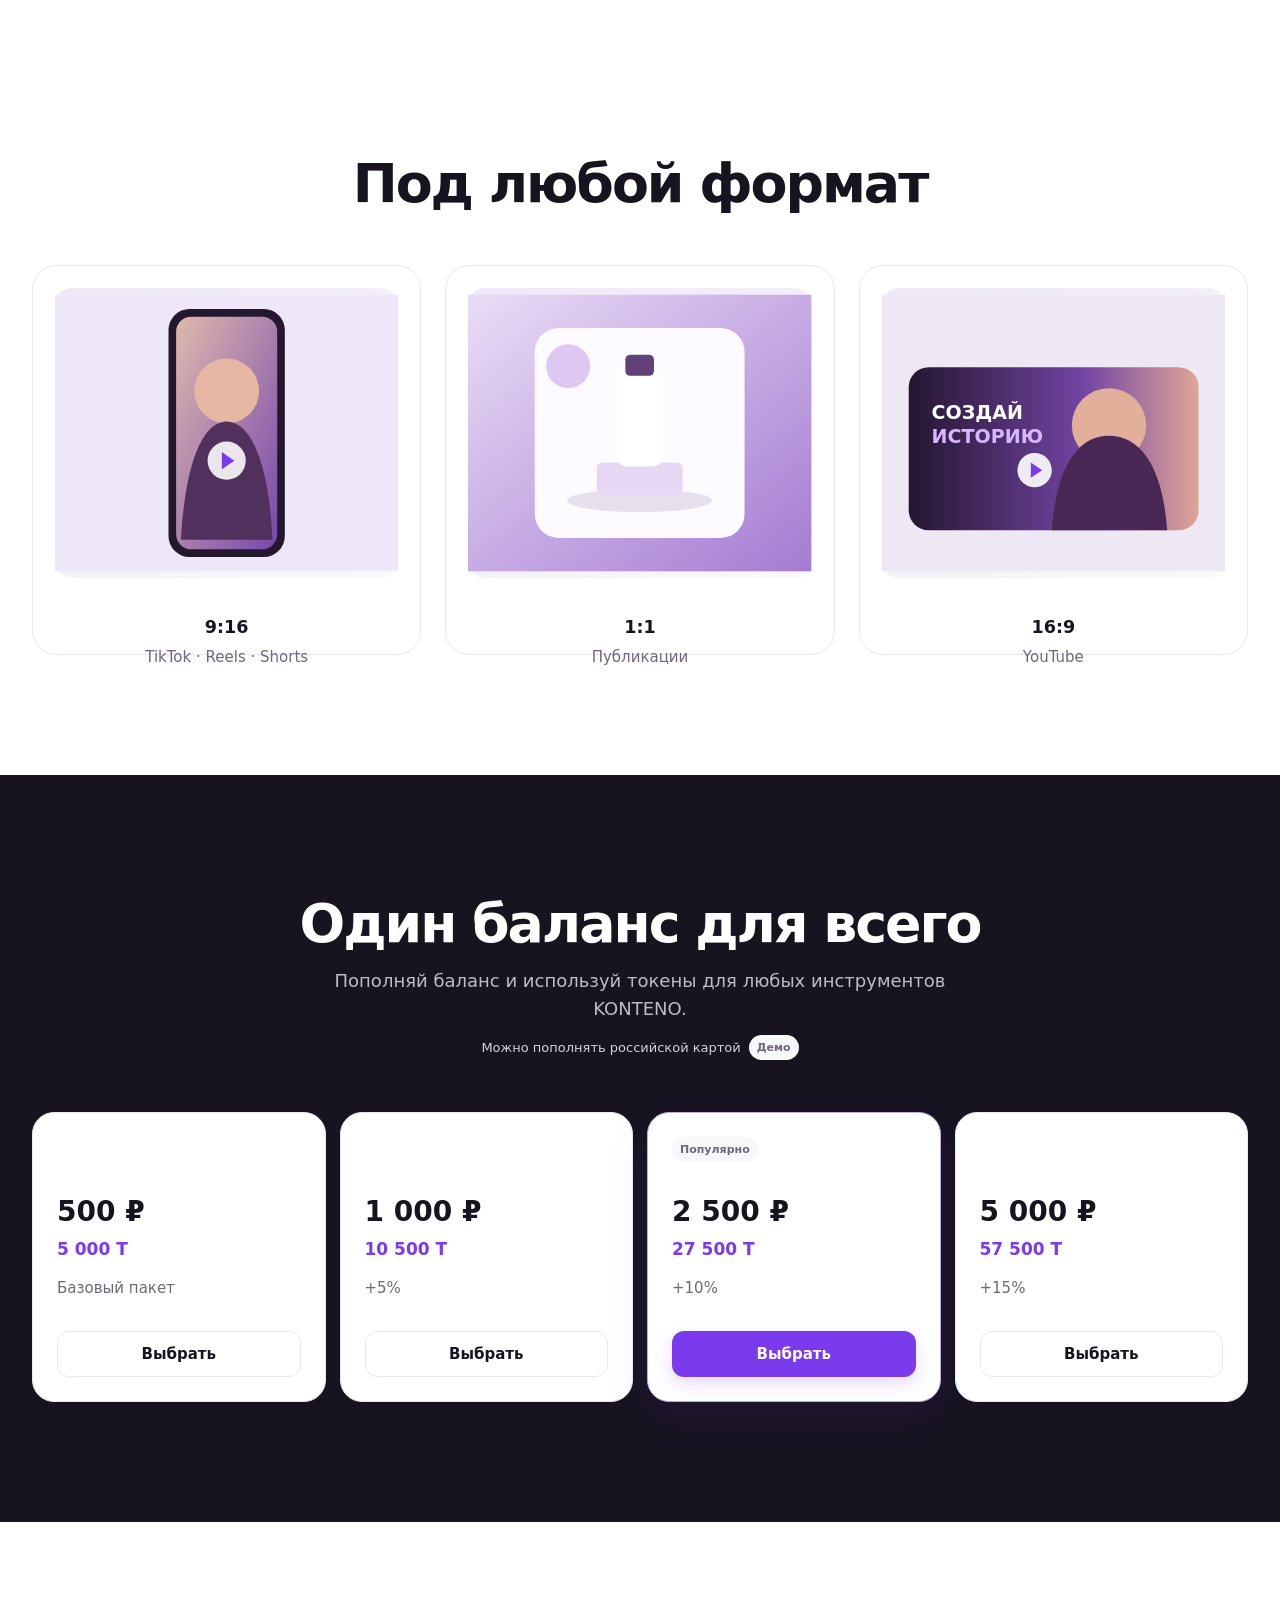
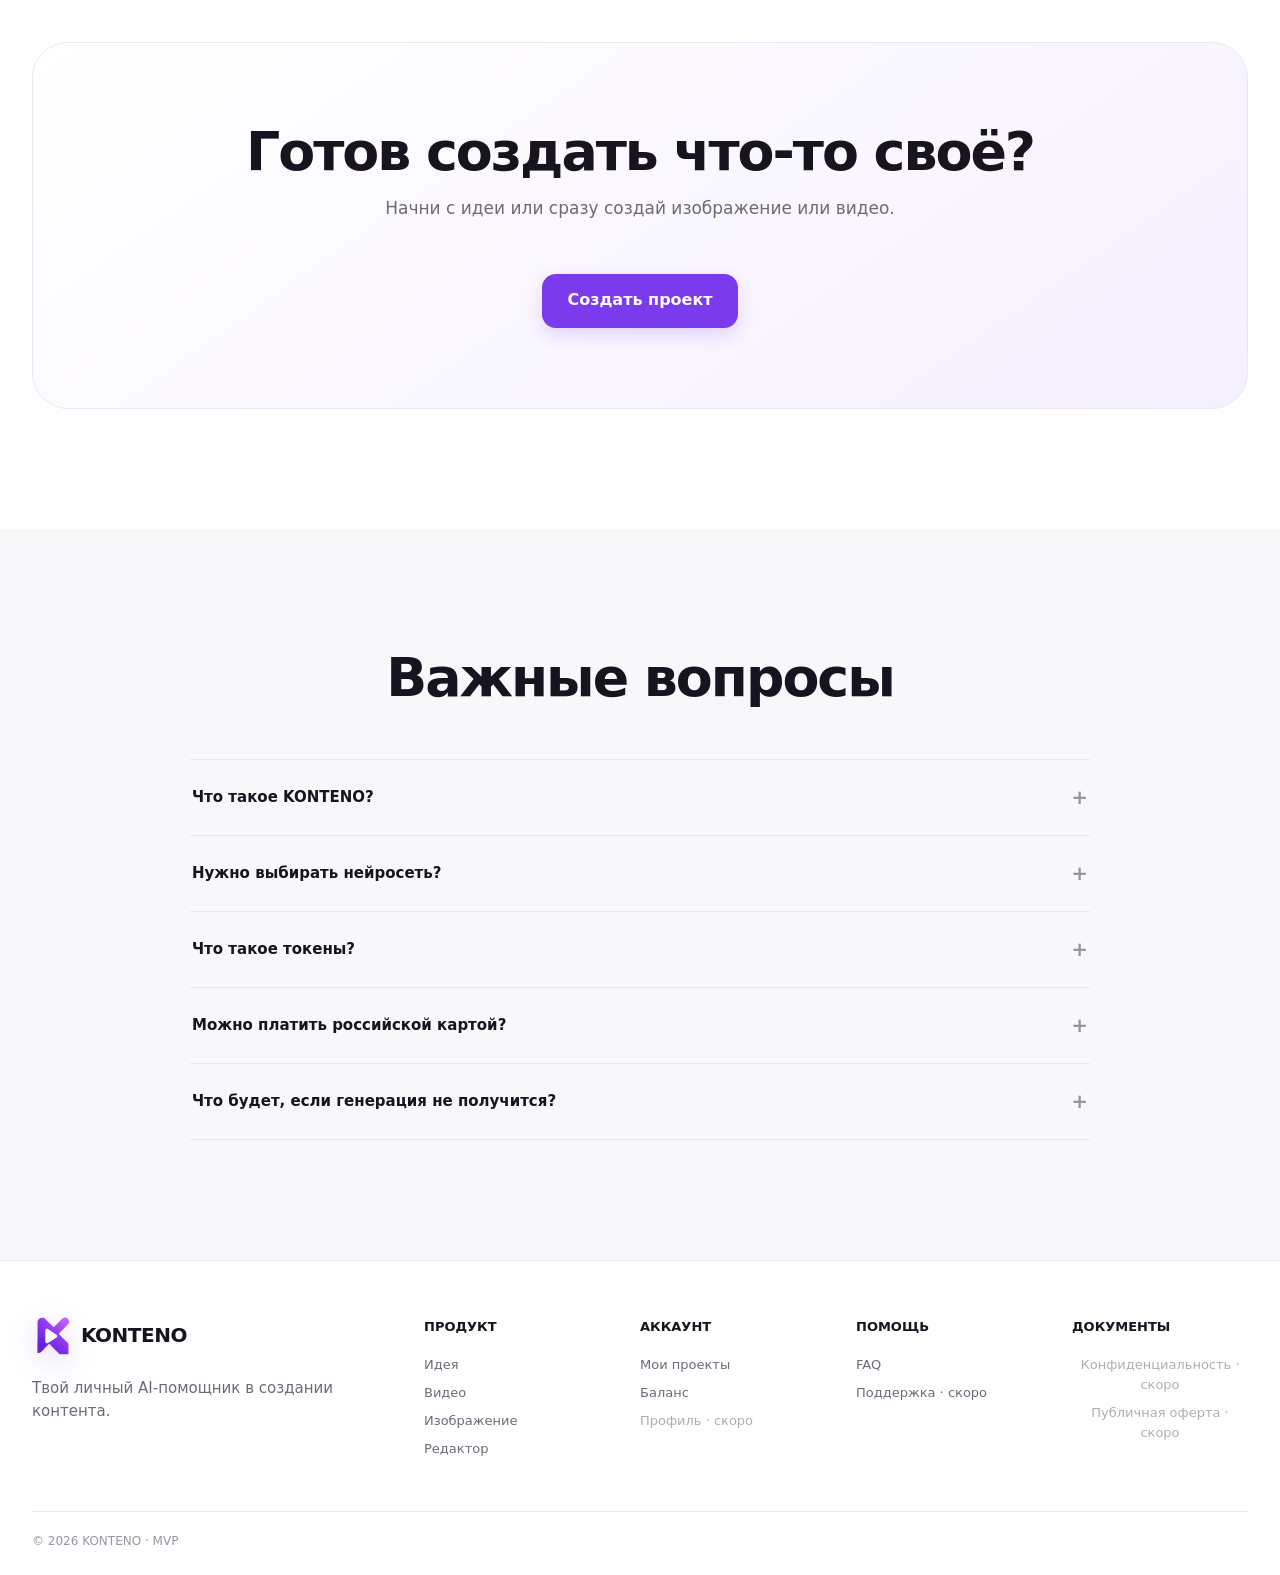
==== commit b634e038: "Upgrade KONTENO showcase gallery artwork" ====
--- a/index.html
+++ b/index.html
@@ -156,7 +156,7 @@
     @media(max-width:1280px) and (min-width:901px){.main-nav{width:clamp(540px,46vw,600px)}.app-header .container{width:calc(100% - 40px)}.main-nav button{font-size:13px}.header-tools{gap:8px}}
     @media(max-width:900px){.gallery .gallery-item{grid-column:auto;grid-row:auto}.marketing .container,.site-footer .container{width:calc(100% - 40px)}.m-head h2{font-size:44px}.showcase-card{height:500px}.flow-line{grid-template-columns:1fr}.flow-node{width:min(320px,100%)}.flow-arrow{transform:rotate(90deg)}.format-card{height:390px}}
     @media(max-width:600px){.gallery .gallery-item{grid-column:auto;grid-row:auto}.marketing .container,.site-footer .container{width:calc(100% - 32px)}.m-section{padding:76px 0}.m-head,.m-head.center{margin-bottom:36px}.m-head h2{font-size:36px;letter-spacing:-1.4px}.social-wordmarks{grid-template-columns:1fr}.social-mark{height:150px}.showcase{gap:18px}.showcase-card{height:440px;padding:24px}.tool-visual{height:180px}.gallery{display:grid;grid-template-columns:1fr;grid-template-rows:none;gap:14px}.gallery-item,.gallery-item:first-child,.gallery-item:nth-child(4),.gallery-item:last-child{grid-column:auto;grid-row:auto;height:240px}.gallery-item:first-child{height:360px}.modes{grid-template-columns:1fr;gap:12px}.mode-v2{min-height:150px}.routing-v2{padding:24px}.flow-line{gap:12px}.format-grid{grid-template-columns:1fr}.format-card{height:370px}.pricing-grid{grid-template-columns:1fr}.price-card{height:250px}}
-.scene-svg{transform:scale(1);transform-origin:center;transition:transform 220ms ease,filter 220ms ease}.showcase-card:hover .scene-svg,.gallery-item:hover .scene-svg,.format-card:hover .scene-svg{transform:scale(1.012);filter:saturate(1.025) contrast(1.01)}@media(prefers-reduced-motion:reduce){.scene-svg{transition:none}.showcase-card:hover .scene-svg,.gallery-item:hover .scene-svg,.format-card:hover .scene-svg{transform:none}}
+.gallery-label{background:rgba(20,14,28,.55);backdrop-filter:blur(12px);border:1px solid rgba(255,255,255,.12);box-shadow:0 6px 18px rgba(18,10,25,.14);transition:transform 220ms ease,background 220ms ease}.gallery-item:hover .gallery-label{transform:translateY(-2px);background:rgba(20,14,28,.62)}.scene-svg{transform:scale(1);transform-origin:center;transition:transform 220ms ease,filter 220ms ease}.showcase-card:hover .scene-svg,.gallery-item:hover .scene-svg,.format-card:hover .scene-svg{transform:scale(1.012);filter:saturate(1.025) contrast(1.01)}@media(prefers-reduced-motion:reduce){.scene-svg{transition:none}.showcase-card:hover .scene-svg,.gallery-item:hover .scene-svg,.format-card:hover .scene-svg{transform:none}}
       </style>
 </head>
 <body>
@@ -169,7 +169,7 @@
 <section class="marketing-hero"><div class="hero-center"><h1><span>KONTENO</span> — твой личный<br>AI-помощник в создании контента</h1><p>От идеи до готового контента — в одном месте.</p><button class="btn btn-primary hero-cta" onclick="openProjectSelector()">+ Создать проект</button></div></section>
 <section class="m-section socials"><div class="container"><div class="m-head center"><h2>Создавай для TikTok, Instagram и YouTube</h2><p>Видео, изображения и нужные форматы — в одном месте.</p></div><div class="social-wordmarks"><div class="social-mark"><svg class="social-icon" viewBox="0 0 40 40" aria-hidden="true"><path fill="currentColor" d="M23 5c1 5 4 8 9 8v6c-3 0-6-1-9-3v10a10 10 0 1 1-9-10v6a4 4 0 1 0 3 4V5h6Z"/></svg><strong>TikTok</strong><small>Вертикальные видео</small></div><div class="social-mark"><svg class="social-icon" viewBox="0 0 40 40" aria-hidden="true"><rect x="6" y="6" width="28" height="28" rx="9" fill="none" stroke="currentColor" stroke-width="3"/><circle cx="20" cy="20" r="7" fill="none" stroke="currentColor" stroke-width="3"/><circle cx="29" cy="11" r="2" fill="currentColor"/></svg><strong>Instagram</strong><small>Reels и публикации</small></div><div class="social-mark"><svg class="social-icon" viewBox="0 0 40 40" aria-hidden="true"><rect x="3" y="9" width="34" height="22" rx="7" fill="currentColor"/><path fill="#fff" d="m17 15 10 5-10 5V15Z"/></svg><strong>YouTube</strong><small>Shorts и видео</small></div></div></div></section>
 <section class="m-section tint" id="tools"><div class="container"><div class="m-head"><h2>Что можно сделать в KONTENO</h2></div><div class="showcase"><article class="showcase-card"><span class="eyebrow">ИЗОБРАЖЕНИЕ</span><h3>Создай изображение</h3><p>Опиши, что хочешь увидеть.</p><button class="btn btn-secondary" onclick="openPage('image')">Создать</button><div class="tool-visual visual-image"><svg class="scene-svg" viewBox="0 0 520 220" role="img" aria-label="Премиальная студийная съёмка парфюма"><defs><linearGradient id="imageStudio" x1="20" y1="10" x2="500" y2="220"><stop stop-color="#f5ecff"/><stop offset=".48" stop-color="#d9bcfa"/><stop offset="1" stop-color="#8a5fc0"/></linearGradient><linearGradient id="imageGlass" x1="0" x2="1"><stop stop-color="#fff" stop-opacity=".95"/><stop offset=".38" stop-color="#d8c0ee" stop-opacity=".75"/><stop offset=".62" stop-color="#fff" stop-opacity=".92"/><stop offset="1" stop-color="#a87bd2" stop-opacity=".72"/></linearGradient><linearGradient id="imageMetal" x1="0" x2="1"><stop stop-color="#3b294c"/><stop offset=".5" stop-color="#9d77ba"/><stop offset="1" stop-color="#281d34"/></linearGradient><radialGradient id="imageGlow"><stop stop-color="#fff" stop-opacity=".9"/><stop offset="1" stop-color="#fff" stop-opacity="0"/></radialGradient><filter id="imageShadow"><feGaussianBlur stdDeviation="9"/></filter></defs><rect width="520" height="220" rx="22" fill="url(#imageStudio)"/><circle cx="390" cy="30" r="110" fill="url(#imageGlow)" opacity=".5"/><path d="M0 169c94-24 169-9 250 18 99 33 179 20 270-17v50H0Z" fill="#6e4694" opacity=".18"/><ellipse cx="269" cy="193" rx="137" ry="16" fill="#321d48" opacity=".25" filter="url(#imageShadow)"/><ellipse cx="267" cy="184" rx="102" ry="12" fill="#fff" opacity=".32"/><rect x="170" y="157" width="196" height="34" rx="9" fill="#f8f1fc"/><path d="M177 164h182" stroke="#fff" stroke-width="3" opacity=".8"/><rect x="227" y="63" width="82" height="101" rx="17" fill="url(#imageGlass)" stroke="#fff" stroke-opacity=".7"/><rect x="241" y="41" width="54" height="29" rx="8" fill="url(#imageMetal)"/><rect x="247" y="34" width="42" height="13" rx="5" fill="#d9c0eb"/><rect x="241" y="98" width="54" height="30" rx="6" fill="#fff" opacity=".68"/><path d="M254 110h28" stroke="#7c3aed" stroke-width="3"/><path d="M240 74c8-5 14-6 18-5v81c-9-3-15-12-18-26Z" fill="#fff" opacity=".38"/><ellipse cx="267" cy="169" rx="38" ry="6" fill="#5c377b" opacity=".2"/><rect x="107" y="103" width="50" height="63" rx="14" fill="#b486dc" opacity=".7" transform="rotate(-12 107 103)"/><rect x="118" y="89" width="28" height="21" rx="7" fill="#68458b" transform="rotate(-12 118 89)"/><circle cx="402" cy="139" r="42" fill="#f0d4c3" opacity=".8"/><circle cx="402" cy="139" r="27" fill="#d99c91" opacity=".58"/><path d="M66 194c31-69 60-106 111-147" fill="none" stroke="#fff" stroke-width="2" opacity=".55"/><circle cx="83" cy="77" r="4" fill="#fff" opacity=".75"/><circle cx="439" cy="72" r="3" fill="#fff" opacity=".65"/></svg></div></article><article class="showcase-card"><span class="eyebrow">ВИДЕО</span><h3>Создай видео</h3><p>Напиши идею или добавь изображение.</p><button class="btn btn-secondary" onclick="openPage('video')">Создать</button><div class="tool-visual visual-video"><svg class="scene-svg" viewBox="0 0 520 220" role="img" aria-label="Кинематографичное вертикальное видео"><defs><linearGradient id="videoScene" x1="0" y1="0" x2="1" y2="1"><stop stop-color="#f4cbb8"/><stop offset=".48" stop-color="#9b63ca"/><stop offset="1" stop-color="#21142d"/></linearGradient><linearGradient id="videoJacket" x2="1"><stop stop-color="#2b1937"/><stop offset="1" stop-color="#704287"/></linearGradient><radialGradient id="videoLight"><stop stop-color="#fff" stop-opacity=".75"/><stop offset="1" stop-color="#fff" stop-opacity="0"/></radialGradient><filter id="videoBlur"><feGaussianBlur stdDeviation="5"/></filter><filter id="phoneShadow"><feDropShadow dx="0" dy="14" stdDeviation="12" flood-color="#38204f" flood-opacity=".28"/></filter></defs><rect width="520" height="220" rx="22" fill="#eee8f6"/><circle cx="104" cy="48" r="62" fill="#c9a6ec" opacity=".35" filter="url(#videoBlur)"/><circle cx="420" cy="179" r="72" fill="#f0c5b2" opacity=".3" filter="url(#videoBlur)"/><rect x="200" y="8" width="120" height="204" rx="27" fill="#17111f" filter="url(#phoneShadow)"/><rect x="208" y="16" width="104" height="188" rx="20" fill="url(#videoScene)"/><circle cx="285" cy="48" r="58" fill="url(#videoLight)" opacity=".42"/><path d="M209 138c25-19 42-38 56-73 15 28 26 38 47 49v90H208Z" fill="#5e3973" opacity=".32"/><circle cx="260" cy="77" r="29" fill="#e9bba5"/><path d="M236 74c1-28 17-40 29-36 16 4 24 17 24 36-18-12-35-12-53 0Z" fill="#332338"/><path d="M216 204c4-68 20-104 44-104s41 36 45 104Z" fill="url(#videoJacket)"/><path d="M248 78c4 4 8 4 12 0m8 0c4 4 8 4 11 0" stroke="#7c514d" stroke-width="1.4" stroke-linecap="round"/><path d="M258 90c5 3 10 3 15 0" stroke="#a96364" stroke-width="1.5" stroke-linecap="round"/><rect x="218" y="27" width="27" height="14" rx="7" fill="#17111f" opacity=".38"/><text x="225" y="37" fill="#fff" font-size="7" font-family="system-ui">9:16</text><path d="M221 45v12m0-12h12m66 0h-12m12 0v12M221 174v-12m0 12h12m66 0h-12m12 0v-12" stroke="#fff" stroke-width="1.5" opacity=".65"/><circle cx="260" cy="128" r="19" fill="#fff" opacity=".9"/><path d="m255 119 13 9-13 9Z" fill="#7c3aed"/><rect x="220" y="185" width="80" height="5" rx="3" fill="#fff" opacity=".35"/><rect x="220" y="185" width="48" height="5" rx="3" fill="#fff"/><circle cx="268" cy="187.5" r="4" fill="#fff"/><path d="M151 71c-17 14-25 31-25 51m268-51c17 14 25 31 25 51" fill="none" stroke="#9a72c8" stroke-width="2" stroke-dasharray="5 6"/><path d="m121 116 5 9 8-6m290-3-5 9-8-6" fill="none" stroke="#9a72c8" stroke-width="2"/><ellipse cx="160" cy="197" rx="40" ry="12" fill="#8e60bb" opacity=".18"/><ellipse cx="382" cy="30" rx="38" ry="10" fill="#fff" opacity=".45"/></svg></div></article><article class="showcase-card"><span class="eyebrow">РЕДАКТОР</span><h3>Измени готовый контент</h3><p>Загрузи файл и напиши, что изменить.</p><button class="btn btn-secondary" onclick="openPage('editor')">Открыть редактор</button><div class="tool-visual visual-editor"><svg class="scene-svg" viewBox="0 0 520 220" role="img" aria-label="Премиальное сравнение изображения до и после"><defs><linearGradient id="editorRich" x1="0" y1="0" x2="1" y2="1"><stop stop-color="#edcbbb"/><stop offset=".55" stop-color="#9864c2"/><stop offset="1" stop-color="#281730"/></linearGradient><linearGradient id="editorDress" x2="1"><stop stop-color="#4b285c"/><stop offset="1" stop-color="#9b5db4"/></linearGradient><filter id="editorDull"><feColorMatrix values=".38 .5 .12 0 0 .38 .5 .12 0 0 .38 .5 .12 0 0 0 0 0 1 0"/><feGaussianBlur stdDeviation=".6"/></filter><clipPath id="editorLeft"><rect width="260" height="220"/></clipPath><clipPath id="editorRight"><rect x="260" width="260" height="220"/></clipPath><radialGradient id="editorGlow"><stop stop-color="#fff" stop-opacity=".75"/><stop offset="1" stop-color="#fff" stop-opacity="0"/></radialGradient></defs><g id="editorScene"><rect width="520" height="220" rx="22" fill="url(#editorRich)"/><circle cx="391" cy="40" r="110" fill="url(#editorGlow)" opacity=".35"/><path d="M0 180c97-30 180-8 270 23 91 31 171 16 250-22v39H0Z" fill="#251331" opacity=".25"/><circle cx="280" cy="74" r="37" fill="#e6b7a1"/><path d="M246 67c5-33 26-46 42-38 14 7 25 24 23 45-24-13-43-15-65-7Z" fill="#342536"/><path d="M183 220c8-84 46-126 97-126s91 42 99 126Z" fill="url(#editorDress)"/><path d="M267 77c3 3 7 3 10 0m10 0c3 3 7 3 10 0m-26 14c7 4 13 4 20 0" fill="none" stroke="#8f5758" stroke-width="1.5" stroke-linecap="round"/><circle cx="89" cy="54" r="40" fill="#fff" opacity=".16"/><rect x="395" y="136" width="65" height="47" rx="12" fill="#fff" opacity=".14"/></g><use href="#editorScene" clip-path="url(#editorLeft)" filter="url(#editorDull)" opacity=".82"/><use href="#editorScene" clip-path="url(#editorRight)"/><rect x="259" width="3" height="220" fill="#fff"/><circle cx="260" cy="110" r="23" fill="#fff"/><circle cx="260" cy="110" r="22" fill="none" stroke="#d8c6ec"/><path d="m253 103-7 7 7 7m14-14 7 7-7 7" fill="none" stroke="#7c3aed" stroke-width="2"/><rect x="19" y="18" width="47" height="22" rx="11" fill="#24182d" opacity=".45"/><rect x="454" y="18" width="47" height="22" rx="11" fill="#fff" opacity=".82"/><text x="34" y="33" fill="#fff" font-size="10" font-family="system-ui">ДО</text><text x="462" y="33" fill="#7c3aed" font-size="10" font-family="system-ui">ПОСЛЕ</text></svg></div></article><article class="showcase-card"><span class="eyebrow">ИДЕЯ</span><h3>Не знаешь, что создать?</h3><p>KONTENO поможет придумать идею.</p><button class="btn btn-secondary" onclick="openPage('idea')">Придумать</button><div class="tool-visual visual-idea"><svg class="scene-svg" viewBox="0 0 520 220" role="img" aria-label="Премиальная доска планирования контента"><defs><linearGradient id="ideaBg" x2="1" y2="1"><stop stop-color="#f4edfd"/><stop offset="1" stop-color="#d8c1f1"/></linearGradient><filter id="ideaShadow"><feDropShadow dx="0" dy="9" stdDeviation="8" flood-color="#4d2c6a" flood-opacity=".16"/></filter><linearGradient id="ideaAccent" x2="1"><stop stop-color="#7c3aed"/><stop offset="1" stop-color="#a855f7"/></linearGradient></defs><rect width="520" height="220" rx="22" fill="url(#ideaBg)"/><path d="M45 178c92-118 282-144 431-64" fill="none" stroke="#fff" stroke-width="2" stroke-dasharray="7 8" opacity=".65"/><circle cx="56" cy="52" r="25" fill="#fff" opacity=".35"/><circle cx="460" cy="174" r="42" fill="#9c6ed0" opacity=".18"/><g filter="url(#ideaShadow)" transform="translate(52 45) rotate(-5 95 60)"><rect width="190" height="120" rx="17" fill="#fff"/><rect x="16" y="16" width="52" height="20" rx="10" fill="#1b1325"/><text x="28" y="30" fill="#fff" font-size="9" font-family="system-ui">TikTok</text><circle cx="164" cy="25" r="10" fill="#f0e8fa"/><path d="m160 25 3 3 6-7" fill="none" stroke="#7c3aed" stroke-width="1.5"/><text x="16" y="58" fill="#6f6879" font-size="10" font-family="system-ui">HOOK</text><text x="16" y="79" fill="#17131f" font-size="14" font-weight="700" font-family="system-ui">Покажи контраст</text><rect x="16" y="94" width="77" height="9" rx="5" fill="#e8def1"/><rect x="101" y="94" width="49" height="9" rx="5" fill="#f1ebf6"/></g><g filter="url(#ideaShadow)" transform="translate(253 25) rotate(5 95 60)"><rect width="190" height="120" rx="17" fill="#fff"/><rect x="16" y="16" width="50" height="20" rx="10" fill="url(#ideaAccent)"/><text x="28" y="30" fill="#fff" font-size="9" font-family="system-ui">Reels</text><text x="16" y="59" fill="#6f6879" font-size="10" font-family="system-ui">СЦЕНАРИЙ</text><rect x="16" y="71" width="145" height="8" rx="4" fill="#ded2e9"/><rect x="16" y="86" width="119" height="8" rx="4" fill="#ede6f2"/><rect x="16" y="101" width="83" height="8" rx="4" fill="#ede6f2"/></g><g filter="url(#ideaShadow)" transform="translate(220 144) rotate(-2 78 31)"><rect width="156" height="62" rx="15" fill="#25172f"/><circle cx="27" cy="31" r="13" fill="#9d63d4"/><path d="m24 24 2 5 6 2-6 2-2 6-2-6-6-2 6-2Z" fill="#fff"/><text x="50" y="27" fill="#bda9ce" font-size="9" font-family="system-ui">SHORTS</text><text x="50" y="43" fill="#fff" font-size="12" font-weight="650" font-family="system-ui">Новая идея</text></g><path d="m474 41 3 8 8 3-8 3-3 8-3-8-8-3 8-3Z" fill="#fff" opacity=".9"/></svg></div></article></div></div></section>
-<section class="m-section"><div class="container"><div class="m-head"><h2>Что можно создать</h2></div><div class="gallery" aria-label="Примеры контента"><div class="gallery-item"><svg class="scene-svg" viewBox="0 0 340 480" role="img" aria-label="Вертикальный ролик"><defs><linearGradient id="gReel" x2="1" y2="1"><stop stop-color="#2b1938"/><stop offset=".55" stop-color="#9a61cd"/><stop offset="1" stop-color="#f0bca9"/></linearGradient></defs><rect width="340" height="480" fill="url(#gReel)"/><circle cx="170" cy="178" r="70" fill="#e9bca7"/><path d="M46 480c11-151 65-221 124-221s113 70 124 221" fill="#563067"/><rect x="24" y="24" width="91" height="28" rx="14" fill="#fff" opacity=".18"/><circle cx="297" cy="354" r="18" fill="#fff" opacity=".85"/><path d="m292 346 12 8-12 8Z" fill="#7c3aed"/><path d="M28 420h180" stroke="#fff" stroke-width="5" opacity=".7"/></svg><span class="gallery-label">Reels · 9:16</span></div><div class="gallery-item"><svg class="scene-svg" viewBox="0 0 360 230" role="img" aria-label="Фото продукта"><defs><linearGradient id="gProd" x2="1" y2="1"><stop stop-color="#f5effb"/><stop offset="1" stop-color="#c6a4e9"/></linearGradient></defs><rect width="360" height="230" fill="url(#gProd)"/><circle cx="285" cy="44" r="60" fill="#fff" opacity=".22"/><ellipse cx="180" cy="194" rx="95" ry="13" fill="#5e3d76" opacity=".18"/><rect x="113" y="166" width="134" height="29" rx="4" fill="#fff"/><rect x="151" y="65" width="58" height="105" rx="13" fill="#fefcff"/><rect x="161" y="46" width="38" height="25" rx="6" fill="#5d3976"/><rect x="162" y="101" width="36" height="25" rx="4" fill="#dbc6f1"/><path d="M48 181c28-54 51-80 87-111" stroke="#fff" stroke-width="3" opacity=".5"/></svg><span class="gallery-label">Фото товара</span></div><div class="gallery-item"><svg class="scene-svg" viewBox="0 0 360 230" role="img" aria-label="Fashion портрет"><defs><linearGradient id="gFashion" x2="1"><stop stop-color="#e7cfc5"/><stop offset="1" stop-color="#77506f"/></linearGradient></defs><rect width="360" height="230" fill="url(#gFashion)"/><circle cx="185" cy="73" r="39" fill="#e7bca7"/><path d="M105 230c8-89 42-130 80-130s73 41 80 130" fill="#44283f"/><path d="M153 50c12-32 54-34 66 1-27-13-44-8-66-1Z" fill="#2b2028"/><circle cx="55" cy="48" r="35" fill="#fff" opacity=".15"/><path d="M281 23v184" stroke="#fff" stroke-width="2" opacity=".25"/></svg><span class="gallery-label">Fashion</span></div><div class="gallery-item"><svg class="scene-svg" viewBox="0 0 740 230" role="img" aria-label="YouTube обложка"><defs><linearGradient id="gYT" x2="1"><stop stop-color="#20142d"/><stop offset=".58" stop-color="#7241a7"/><stop offset="1" stop-color="#e4aa9a"/></linearGradient></defs><rect width="740" height="230" fill="url(#gYT)"/><circle cx="520" cy="92" r="55" fill="#e7b7a3"/><path d="M420 230c7-78 48-119 100-119s94 41 100 119" fill="#472756"/><text x="48" y="92" fill="#fff" font-size="29" font-weight="700" font-family="system-ui">НОВАЯ</text><text x="48" y="128" fill="#d8b9ff" font-size="29" font-weight="700" font-family="system-ui">ИДЕЯ</text><circle cx="342" cy="115" r="28" fill="#fff" opacity=".9"/><path d="m335 102 19 13-19 13Z" fill="#7c3aed"/></svg><span class="gallery-label">YouTube</span></div><div class="gallery-item"><svg class="scene-svg" viewBox="0 0 360 230" role="img" aria-label="Food creative"><defs><linearGradient id="gFood" x2="1" y2="1"><stop stop-color="#6d3e2b"/><stop offset="1" stop-color="#d48550"/></linearGradient></defs><rect width="360" height="230" fill="url(#gFood)"/><ellipse cx="180" cy="135" rx="112" ry="67" fill="#f4dfc3"/><ellipse cx="180" cy="132" rx="89" ry="49" fill="#e5aa54"/><circle cx="143" cy="123" r="24" fill="#b74b3b"/><circle cx="203" cy="140" r="29" fill="#d5e18c"/><path d="M164 103c30 12 50 1 67-17" stroke="#588245" stroke-width="7" stroke-linecap="round"/><circle cx="297" cy="56" r="31" fill="#fff" opacity=".13"/></svg><span class="gallery-label">Food creative</span></div><div class="gallery-item"><svg class="scene-svg" viewBox="0 0 360 230" role="img" aria-label="Публикация для соцсетей"><defs><linearGradient id="gPost" x2="1" y2="1"><stop stop-color="#d9c6f5"/><stop offset="1" stop-color="#7650aa"/></linearGradient></defs><rect width="360" height="230" fill="url(#gPost)"/><rect x="61" y="23" width="238" height="184" rx="22" fill="#fff" opacity=".92"/><circle cx="103" cy="60" r="17" fill="#8d5dc5"/><rect x="130" y="49" width="97" height="9" rx="5" fill="#d6cce0"/><rect x="130" y="65" width="65" height="7" rx="4" fill="#ebe5ef"/><rect x="84" y="91" width="192" height="80" rx="14" fill="#b494dc"/><circle cx="119" cy="187" r="8" fill="#9c6cd1"/><rect x="140" y="183" width="78" height="8" rx="4" fill="#ddd2e7"/></svg><span class="gallery-label">Social post</span></div></div></div></section>
+<section class="m-section"><div class="container"><div class="m-head"><h2>Что можно создать</h2></div><div class="gallery" aria-label="Примеры контента"><div class="gallery-item"><svg class="scene-svg" viewBox="0 0 340 480" preserveAspectRatio="xMidYMid slice" role="img" aria-label="Lifestyle Reels с автором в мягком студийном свете"><defs><linearGradient id="reelsBg2" x1="0" y1="0" x2="1" y2="1"><stop stop-color="#21152d"/><stop offset=".48" stop-color="#7445a0"/><stop offset="1" stop-color="#d99a8f"/></linearGradient><linearGradient id="reelsTop2" x2="1"><stop stop-color="#38213f"/><stop offset="1" stop-color="#8f4fa4"/></linearGradient><radialGradient id="reelsLight2"><stop stop-color="#fff" stop-opacity=".8"/><stop offset="1" stop-color="#fff" stop-opacity="0"/></radialGradient><filter id="reelsBlur2"><feGaussianBlur stdDeviation="12"/></filter><filter id="reelsShadow2"><feDropShadow dx="0" dy="12" stdDeviation="12" flood-color="#160d20" flood-opacity=".3"/></filter></defs><rect width="340" height="480" fill="url(#reelsBg2)"/><circle cx="276" cy="55" r="125" fill="url(#reelsLight2)" opacity=".28"/><path d="M0 332c69-43 123-61 191-49 57 10 100 42 149 72v125H0Z" fill="#1a1023" opacity=".28"/><rect x="24" y="55" width="72" height="160" rx="36" fill="#fff" opacity=".08"/><circle cx="60" cy="91" r="19" fill="#f5d4bd" opacity=".45"/><circle cx="302" cy="285" r="82" fill="#f4c3ae" opacity=".18" filter="url(#reelsBlur2)"/><ellipse cx="170" cy="462" rx="120" ry="25" fill="#120a18" opacity=".34" filter="url(#reelsBlur2)"/><g filter="url(#reelsShadow2)"><path d="M86 480c8-155 49-233 95-233 50 0 94 79 102 233Z" fill="url(#reelsTop2)"/><path d="M137 269c14 22 28 31 43 31 16 0 31-10 45-32l16 32c-24 27-42 40-62 40-19 0-38-13-59-39Z" fill="#e8b9a4"/><path d="M129 143c1-57 33-91 70-80 36 10 55 52 39 105-13 43-39 71-68 66-30-5-42-42-41-91Z" fill="#e8b9a4"/><path d="M124 157c-14-48 1-98 42-113 47-17 88 20 88 76-13-22-31-35-51-42-22 25-45 42-79 49Z" fill="#2d1c2d"/><path d="M128 144c6 31 10 59 34 83-35-10-53-37-50-68Z" fill="#352037"/><path d="M236 121c13 25 13 66-6 94 30-16 42-56 31-90Z" fill="#241725"/><path d="M150 146c7 6 13 6 20 0m28 1c7 6 13 6 20 0" fill="none" stroke="#764743" stroke-width="2" stroke-linecap="round"/><path d="M175 185c12 8 24 8 36-1" fill="none" stroke="#a95d68" stroke-width="3" stroke-linecap="round"/><path d="M177 153c-2 14-5 23-2 29 4 3 9 3 14 0" fill="none" stroke="#c18576" stroke-width="2"/><path d="M111 352c43 26 91 31 143 2" fill="none" stroke="#c185dc" stroke-width="5" opacity=".4"/></g><circle cx="284" cy="372" r="22" fill="#fff" opacity=".88"/><path d="m278 361 16 11-16 11Z" fill="#7c3aed"/><rect x="23" y="24" width="79" height="26" rx="13" fill="#17101e" opacity=".45"/><circle cx="39" cy="37" r="5" fill="#a855f7"/><text x="51" y="41" fill="#fff" font-size="10" font-family="system-ui">REC · 9:16</text><path d="M24 76v26m0-26h26m266 0h-26m26 0v26M24 405v-26m0 26h26m266 0h-26m26 0v-26" fill="none" stroke="#fff" stroke-width="2" opacity=".55"/><rect x="25" y="438" width="214" height="6" rx="3" fill="#fff" opacity=".25"/><rect x="25" y="438" width="129" height="6" rx="3" fill="#fff"/><circle cx="154" cy="441" r="5" fill="#fff"/><circle cx="45" cy="330" r="34" fill="#e9d5ff" opacity=".17" filter="url(#reelsBlur2)"/></svg><span class="gallery-label">Reels · 9:16</span></div><div class="gallery-item"><svg class="scene-svg" viewBox="0 0 360 230" preserveAspectRatio="xMidYMid slice" role="img" aria-label="Рекламная студийная съёмка флакона парфюма"><defs><linearGradient id="prodBg2" x2="1" y2="1"><stop stop-color="#f7effc"/><stop offset=".55" stop-color="#d8bced"/><stop offset="1" stop-color="#9b70be"/></linearGradient><linearGradient id="prodGlass2" x2="1"><stop stop-color="#fff" stop-opacity=".95"/><stop offset=".25" stop-color="#d7b8e8" stop-opacity=".62"/><stop offset=".52" stop-color="#fff" stop-opacity=".9"/><stop offset="1" stop-color="#8b5ba8" stop-opacity=".6"/></linearGradient><linearGradient id="prodCap2"><stop stop-color="#21182b"/><stop offset=".5" stop-color="#9270a5"/><stop offset="1" stop-color="#23182d"/></linearGradient><radialGradient id="prodGlow2"><stop stop-color="#fff" stop-opacity=".9"/><stop offset="1" stop-color="#fff" stop-opacity="0"/></radialGradient><filter id="prodBlur2"><feGaussianBlur stdDeviation="8"/></filter><filter id="prodShadow2"><feDropShadow dx="0" dy="8" stdDeviation="7" flood-color="#3a214f" flood-opacity=".28"/></filter></defs><rect width="360" height="230" fill="url(#prodBg2)"/><circle cx="280" cy="31" r="100" fill="url(#prodGlow2)" opacity=".48"/><path d="M0 175c70-22 137-15 201 9 62 23 108 21 159-2v48H0Z" fill="#6e498a" opacity=".15"/><ellipse cx="185" cy="203" rx="112" ry="15" fill="#412851" opacity=".22" filter="url(#prodBlur2)"/><ellipse cx="182" cy="193" rx="83" ry="9" fill="#fff" opacity=".4"/><path d="M92 174h184l-14 31H105Z" fill="#f8f1fb"/><path d="M99 176h171" stroke="#fff" stroke-width="3"/><g filter="url(#prodShadow2)"><rect x="149" y="76" width="73" height="105" rx="16" fill="url(#prodGlass2)" stroke="#fff" stroke-opacity=".7"/><rect x="162" y="52" width="47" height="30" rx="8" fill="url(#prodCap2)"/><rect x="168" y="44" width="35" height="13" rx="5" fill="#d9c7e5"/><rect x="161" y="112" width="49" height="31" rx="5" fill="#fff" opacity=".72"/><text x="173" y="126" fill="#644178" font-size="8" font-weight="700" font-family="system-ui">ÉLAN</text><path d="M174 134h22" stroke="#9b65b9" stroke-width="1.5"/><path d="M158 86c5-5 12-7 17-7v86c-10-6-15-18-17-36Z" fill="#fff" opacity=".37"/><path d="M205 88c7 15 7 49 1 70" fill="none" stroke="#fff" stroke-width="3" opacity=".5"/></g><rect x="56" y="125" width="53" height="60" rx="14" fill="#b884d2" opacity=".68" transform="rotate(-13 56 125)"/><rect x="68" y="109" width="30" height="22" rx="7" fill="#65417d" transform="rotate(-13 68 109)"/><circle cx="286" cy="145" r="36" fill="#efcdbd" opacity=".82"/><circle cx="286" cy="145" r="23" fill="#cf8f92" opacity=".57"/><path d="M33 199c25-61 49-99 93-139" fill="none" stroke="#fff" stroke-width="2" opacity=".6"/><circle cx="42" cy="65" r="4" fill="#fff" opacity=".8"/><circle cx="314" cy="70" r="3" fill="#fff" opacity=".72"/></svg><span class="gallery-label">Фото товара</span></div><div class="gallery-item"><svg class="scene-svg" viewBox="0 0 360 230" preserveAspectRatio="xMidYMid slice" role="img" aria-label="Editorial fashion портрет в студийном свете"><defs><linearGradient id="fashionBg2" x2="1"><stop stop-color="#eed8ce"/><stop offset=".45" stop-color="#b37799"/><stop offset="1" stop-color="#3b203e"/></linearGradient><linearGradient id="fashionDress2" x2="1"><stop stop-color="#25152d"/><stop offset=".5" stop-color="#684078"/><stop offset="1" stop-color="#a763a5"/></linearGradient><radialGradient id="fashionGlow2"><stop stop-color="#fff" stop-opacity=".7"/><stop offset="1" stop-color="#fff" stop-opacity="0"/></radialGradient><filter id="fashionShadow2"><feDropShadow dx="0" dy="8" stdDeviation="9" flood-color="#26142f" flood-opacity=".3"/></filter></defs><rect width="360" height="230" fill="url(#fashionBg2)"/><circle cx="70" cy="31" r="105" fill="url(#fashionGlow2)" opacity=".3"/><path d="M30 0h3v230h-3m296-230h3v230h-3" fill="#fff" opacity=".16"/><path d="M25 196c75-31 147-18 224 14 45 18 78 13 111 2v18H0Z" fill="#23142a" opacity=".2"/><g filter="url(#fashionShadow2)"><path d="M116 230c5-84 28-125 69-132 49-8 88 37 95 132Z" fill="url(#fashionDress2)"/><path d="M162 97c2 21-3 34-15 48 24 14 54 14 79-1-14-13-19-29-16-50Z" fill="#dcae9b"/><path d="M139 63c2-42 25-65 55-59 33 7 47 42 36 78-9 33-29 52-52 49-25-3-40-32-39-68Z" fill="#e3b5a1"/><path d="M136 70c-10-38 7-75 41-83 37-9 70 20 66 64-14-20-31-31-51-34-13 18-29 35-56 45Z" fill="#2c1d2c"/><path d="M138 63c-4 32 4 54 25 69-29-6-46-31-41-59Z" fill="#39243a"/><path d="M225 47c18 25 18 59 2 83 30-18 39-58 21-84Z" fill="#251827"/><path d="M157 67c6 5 12 5 18 0m20 0c6 5 12 5 18 0" fill="none" stroke="#774541" stroke-width="1.7" stroke-linecap="round"/><path d="M175 100c9 6 19 6 28-1" fill="none" stroke="#a85b68" stroke-width="2.3" stroke-linecap="round"/><path d="M181 73c-1 10-4 18-3 22 4 2 8 2 12 0" fill="none" stroke="#c48676" stroke-width="1.5"/><path d="M140 158c28 15 59 18 93 3m-73 0 18 67m34-65-15 65" fill="none" stroke="#bd7dc3" stroke-width="3" opacity=".42"/></g><circle cx="302" cy="50" r="39" fill="#fff" opacity=".1"/><rect x="279" y="124" width="57" height="75" rx="28" fill="#f1c7b6" opacity=".15"/><path d="M48 38v151" stroke="#fff" stroke-width="2" opacity=".3"/><circle cx="48" cy="37" r="5" fill="#fff" opacity=".6"/></svg><span class="gallery-label">Fashion</span></div><div class="gallery-item"><svg class="scene-svg" viewBox="0 0 740 230" preserveAspectRatio="xMidYMid slice" role="img" aria-label="Кинематографичная YouTube обложка с автором"><defs><linearGradient id="ytBg2" x2="1"><stop stop-color="#171020"/><stop offset=".52" stop-color="#5e3482"/><stop offset="1" stop-color="#d5988d"/></linearGradient><linearGradient id="ytJacket2" x2="1"><stop stop-color="#25142e"/><stop offset="1" stop-color="#8d4d92"/></linearGradient><radialGradient id="ytLight2"><stop stop-color="#fff" stop-opacity=".72"/><stop offset="1" stop-color="#fff" stop-opacity="0"/></radialGradient><filter id="ytBlur2"><feGaussianBlur stdDeviation="10"/></filter><filter id="ytShadow2"><feDropShadow dx="0" dy="7" stdDeviation="8" flood-color="#140b1b" flood-opacity=".36"/></filter></defs><rect width="740" height="230" fill="url(#ytBg2)"/><circle cx="622" cy="26" r="170" fill="url(#ytLight2)" opacity=".32"/><circle cx="103" cy="186" r="95" fill="#a855f7" opacity=".15" filter="url(#ytBlur2)"/><path d="M0 177c98-24 175-18 272 15 91 31 169 33 249 6 84-28 145-32 219-10v42H0Z" fill="#100a16" opacity=".27"/><g filter="url(#ytShadow2)"><path d="M458 230c7-76 42-116 91-116 52 0 91 40 99 116Z" fill="url(#ytJacket2)"/><path d="M513 111c2 18-2 30-13 40 27 17 61 17 87 0-11-11-16-25-13-43Z" fill="#dfad99"/><path d="M490 65c0-48 29-73 65-64 36 9 52 49 38 87-12 34-36 51-60 44-27-8-43-38-43-67Z" fill="#e4b39e"/><path d="M486 70c-9-42 14-77 51-83 38-6 69 25 66 65-16-19-36-30-58-32-15 20-32 35-59 44Z" fill="#2a1a2b"/><path d="M505 69c6 5 12 5 18 0m26 1c6 5 12 5 18 0m-37 35c9 5 19 5 28-1" fill="none" stroke="#85504d" stroke-width="2" stroke-linecap="round"/></g><path d="M44 52h253" stroke="#fff" stroke-width="2" opacity=".22"/><text x="44" y="91" fill="#fff" font-size="31" font-weight="750" font-family="system-ui">С НУЛЯ</text><text x="44" y="130" fill="#d7b5ff" font-size="31" font-weight="750" font-family="system-ui">ДО ИДЕИ</text><rect x="45" y="151" width="116" height="8" rx="4" fill="#fff" opacity=".25"/><rect x="45" y="168" width="78" height="8" rx="4" fill="#fff" opacity=".16"/><circle cx="356" cy="118" r="29" fill="#fff" opacity=".9"/><path d="m349 105 20 13-20 13Z" fill="#7c3aed"/><path d="M693 22v33m0-33h-33M24 207v-33m0 33h33" fill="none" stroke="#fff" stroke-width="2" opacity=".4"/><circle cx="682" cy="181" r="45" fill="#e9d5ff" opacity=".11" filter="url(#ytBlur2)"/></svg><span class="gallery-label">YouTube</span></div><div class="gallery-item"><svg class="scene-svg" viewBox="0 0 360 230" preserveAspectRatio="xMidYMid slice" role="img" aria-label="Ресторанная съёмка пасты в тёплом свете"><defs><linearGradient id="foodBg2" x2="1" y2="1"><stop stop-color="#3a2019"/><stop offset=".58" stop-color="#75402a"/><stop offset="1" stop-color="#bb6841"/></linearGradient><radialGradient id="foodLight2"><stop stop-color="#ffd8a4" stop-opacity=".58"/><stop offset="1" stop-color="#ffd8a4" stop-opacity="0"/></radialGradient><filter id="foodBlur2"><feGaussianBlur stdDeviation="7"/></filter><filter id="foodShadow2"><feDropShadow dx="0" dy="9" stdDeviation="8" flood-color="#1a0c08" flood-opacity=".45"/></filter></defs><rect width="360" height="230" fill="url(#foodBg2)"/><circle cx="304" cy="34" r="120" fill="url(#foodLight2)"/><path d="M0 180c95-24 180-18 360 10v40H0Z" fill="#2a1510" opacity=".44"/><ellipse cx="183" cy="174" rx="127" ry="35" fill="#170b08" opacity=".4" filter="url(#foodBlur2)"/><g filter="url(#foodShadow2)"><ellipse cx="180" cy="135" rx="113" ry="72" fill="#f1ddc2"/><ellipse cx="180" cy="134" rx="94" ry="57" fill="#d6a459"/><ellipse cx="180" cy="136" rx="82" ry="46" fill="#f1bf69"/><path d="M107 142c25-32 51-18 67-41 18-25 42-10 64-27m-120 86c31-26 56-10 76-36 18-22 42-8 59-24m-126 78c21-22 43-9 66-30 20-18 43-6 61-19" fill="none" stroke="#f7d28a" stroke-width="12" stroke-linecap="round"/><path d="M107 142c25-32 51-18 67-41 18-25 42-10 64-27m-120 86c31-26 56-10 76-36 18-22 42-8 59-24m-126 78c21-22 43-9 66-30 20-18 43-6 61-19" fill="none" stroke="#b96b37" stroke-width="2" opacity=".6"/><circle cx="136" cy="116" r="12" fill="#b84035"/><circle cx="225" cy="145" r="14" fill="#bf4938"/><circle cx="190" cy="102" r="9" fill="#d0523d"/></g><path d="M158 104c14-27 24-31 37-30m-3 54c18-28 31-30 47-24m-98 48c-17-14-29-14-43-8" fill="none" stroke="#557a3c" stroke-width="6" stroke-linecap="round"/><path d="m164 95-14-15m50 13 12-17m17 58 18-9m-104 41-18 8" stroke="#f1e0b9" stroke-width="3" stroke-linecap="round"/><circle cx="61" cy="46" r="28" fill="#dd9a68" opacity=".24" filter="url(#foodBlur2)"/><path d="M301 176c15-34 22-61 19-91" fill="none" stroke="#fff" stroke-width="2" opacity=".18"/><circle cx="321" cy="76" r="5" fill="#fff" opacity=".45"/></svg><span class="gallery-label">Food creative</span></div><div class="gallery-item"><svg class="scene-svg" viewBox="0 0 360 230" preserveAspectRatio="xMidYMid slice" role="img" aria-label="Премиальный рекламный пост с косметическим тюбиком"><defs><linearGradient id="socialBg2" x2="1" y2="1"><stop stop-color="#efe5fa"/><stop offset=".52" stop-color="#c69fe7"/><stop offset="1" stop-color="#74509c"/></linearGradient><linearGradient id="socialTube2" x2="1"><stop stop-color="#fff"/><stop offset=".45" stop-color="#e4d2f2"/><stop offset="1" stop-color="#b784d2"/></linearGradient><radialGradient id="socialGlow2"><stop stop-color="#fff" stop-opacity=".85"/><stop offset="1" stop-color="#fff" stop-opacity="0"/></radialGradient><filter id="socialShadow2"><feDropShadow dx="0" dy="10" stdDeviation="9" flood-color="#43255d" flood-opacity=".25"/></filter></defs><rect width="360" height="230" fill="url(#socialBg2)"/><circle cx="306" cy="28" r="105" fill="url(#socialGlow2)" opacity=".4"/><path d="M0 190c64-30 119-32 181-7 70 28 122 20 179-12v59H0Z" fill="#5e3b80" opacity=".18"/><circle cx="68" cy="58" r="42" fill="#fff" opacity=".22"/><g filter="url(#socialShadow2)" transform="rotate(7 226 123)"><path d="M193 60h70l-8 124h-54Z" fill="url(#socialTube2)" stroke="#fff" stroke-opacity=".7"/><rect x="201" y="175" width="54" height="18" rx="5" fill="#4d3263"/><rect x="205" y="104" width="47" height="36" rx="6" fill="#fff" opacity=".66"/><text x="216" y="119" fill="#6d4088" font-size="8" font-weight="700" font-family="system-ui">LUMÉ</text><path d="M215 128h27" stroke="#a855f7" stroke-width="2"/><path d="M207 70c8-5 13-5 18-5l-8 101c-8-7-12-19-11-36Z" fill="#fff" opacity=".35"/></g><ellipse cx="226" cy="199" rx="67" ry="10" fill="#3c2452" opacity=".2"/><rect x="30" y="29" width="131" height="101" rx="19" fill="#fff" opacity=".88" filter="url(#socialShadow2)"/><rect x="47" y="47" width="58" height="10" rx="5" fill="#7c3aed" opacity=".84"/><text x="47" y="82" fill="#21152b" font-size="17" font-weight="750" font-family="system-ui">SOFT</text><text x="47" y="103" fill="#7c3aed" font-size="17" font-weight="750" font-family="system-ui">GLOW</text><rect x="47" y="113" width="72" height="6" rx="3" fill="#ded2e8"/><g transform="translate(36 148) rotate(-7)"><rect width="99" height="43" rx="14" fill="#21152b"/><circle cx="22" cy="21" r="10" fill="#a855f7"/><path d="m19 16 2 4 5 2-5 2-2 5-2-5-5-2 5-2Z" fill="#fff"/><text x="40" y="25" fill="#fff" font-size="10" font-family="system-ui">NEW DROP</text></g><circle cx="317" cy="160" r="25" fill="#f2cbb9" opacity=".68"/><circle cx="317" cy="160" r="14" fill="#cf8793" opacity=".55"/><path d="M155 22c25 25 34 49 34 76" fill="none" stroke="#fff" stroke-width="2" opacity=".48"/></svg><span class="gallery-label">Social post</span></div></div></div></section>
 <section class="m-section tint"><div class="container"><div class="routing-v2"><div class="m-head"><h2>Не нужно выбирать нейросеть</h2><p>Выбери, что хочешь создать. KONTENO сам подберёт подходящий AI.</p></div><div class="modes"><article class="mode-v2"><i>💰</i><h3>Выгодно</h3><p>Дешевле</p></article><article class="mode-v2 reco"><i>⚖️</i><h3>Оптимально <span class="status-badge">Рекомендуем</span></h3><p>Цена + качество</p></article><article class="mode-v2"><i>✨</i><h3>Максимум</h3><p>Лучшее качество</p></article></div></div></div></section>
 <section class="m-section"><div class="container"><div class="m-head"><h2>Всё в одном месте</h2></div><div class="workflow"><div class="flow-line"><div class="flow-node">Идея<span>Придумай</span></div><span class="flow-arrow">→</span><div class="flow-node core">Создание<span>Создай</span></div><span class="flow-arrow">→</span><div class="flow-node">Редактор<span>Доработай</span></div><span class="flow-arrow">→</span><div class="flow-node">Готово<span>Скачай</span></div></div></div></div></section>
 <section class="m-section"><div class="container"><div class="m-head"><h2>Под любой формат</h2></div><div class="format-grid"><article class="format-card"><div class="format-preview"><svg class="scene-svg" viewBox="0 0 360 290" role="img" aria-label="Вертикальный формат"><rect width="360" height="290" fill="#eee7f7"/><rect x="119" y="15" width="122" height="260" rx="22" fill="#24182f"/><defs><linearGradient id="fmtV" x2="1" y2="1"><stop stop-color="#dfb9ac"/><stop offset="1" stop-color="#7647ad"/></linearGradient></defs><rect x="127" y="23" width="106" height="244" rx="16" fill="url(#fmtV)"/><circle cx="180" cy="101" r="34" fill="#e6b7a2"/><path d="M132 257c5-87 25-124 48-124s44 37 48 124" fill="#51305e"/><circle cx="180" cy="174" r="20" fill="#fff" opacity=".88"/><path d="m175 165 13 9-13 9Z" fill="#7c3aed"/></svg></div><h3>9:16</h3><p>TikTok · Reels · Shorts</p></article><article class="format-card"><div class="format-preview"><svg class="scene-svg" viewBox="0 0 360 290" role="img" aria-label="Квадратный формат"><defs><linearGradient id="fmtS" x2="1" y2="1"><stop stop-color="#e9ddf6"/><stop offset="1" stop-color="#a57bd2"/></linearGradient></defs><rect width="360" height="290" fill="url(#fmtS)"/><rect x="70" y="35" width="220" height="220" rx="25" fill="#fdfbff"/><ellipse cx="180" cy="216" rx="76" ry="12" fill="#684880" opacity=".15"/><rect x="135" y="176" width="90" height="34" rx="6" fill="#e6d7f4"/><rect x="155" y="80" width="50" height="100" rx="12" fill="#fff"/><rect x="165" y="63" width="30" height="22" rx="5" fill="#624078"/><circle cx="105" cy="75" r="23" fill="#bd94e7" opacity=".5"/></svg></div><h3>1:1</h3><p>Публикации</p></article><article class="format-card"><div class="format-preview"><svg class="scene-svg" viewBox="0 0 360 290" role="img" aria-label="Широкий формат"><rect width="360" height="290" fill="#eee8f5"/><defs><linearGradient id="fmtW" x2="1"><stop stop-color="#24162f"/><stop offset=".6" stop-color="#7244a3"/><stop offset="1" stop-color="#dfa696"/></linearGradient></defs><rect x="28" y="76" width="304" height="171" rx="21" fill="url(#fmtW)"/><circle cx="238" cy="137" r="39" fill="#e2af9b"/><path d="M178 247c5-70 29-99 60-99s56 29 61 99" fill="#4a2855"/><text x="52" y="130" fill="#fff" font-size="20" font-weight="700" font-family="system-ui">СОЗДАЙ</text><text x="52" y="156" fill="#d7b5ff" font-size="20" font-weight="700" font-family="system-ui">ИСТОРИЮ</text><circle cx="160" cy="184" r="18" fill="#fff" opacity=".9"/><path d="m156 176 12 8-12 8Z" fill="#7c3aed"/></svg></div><h3>16:9</h3><p>YouTube</p></article></div></div></section>
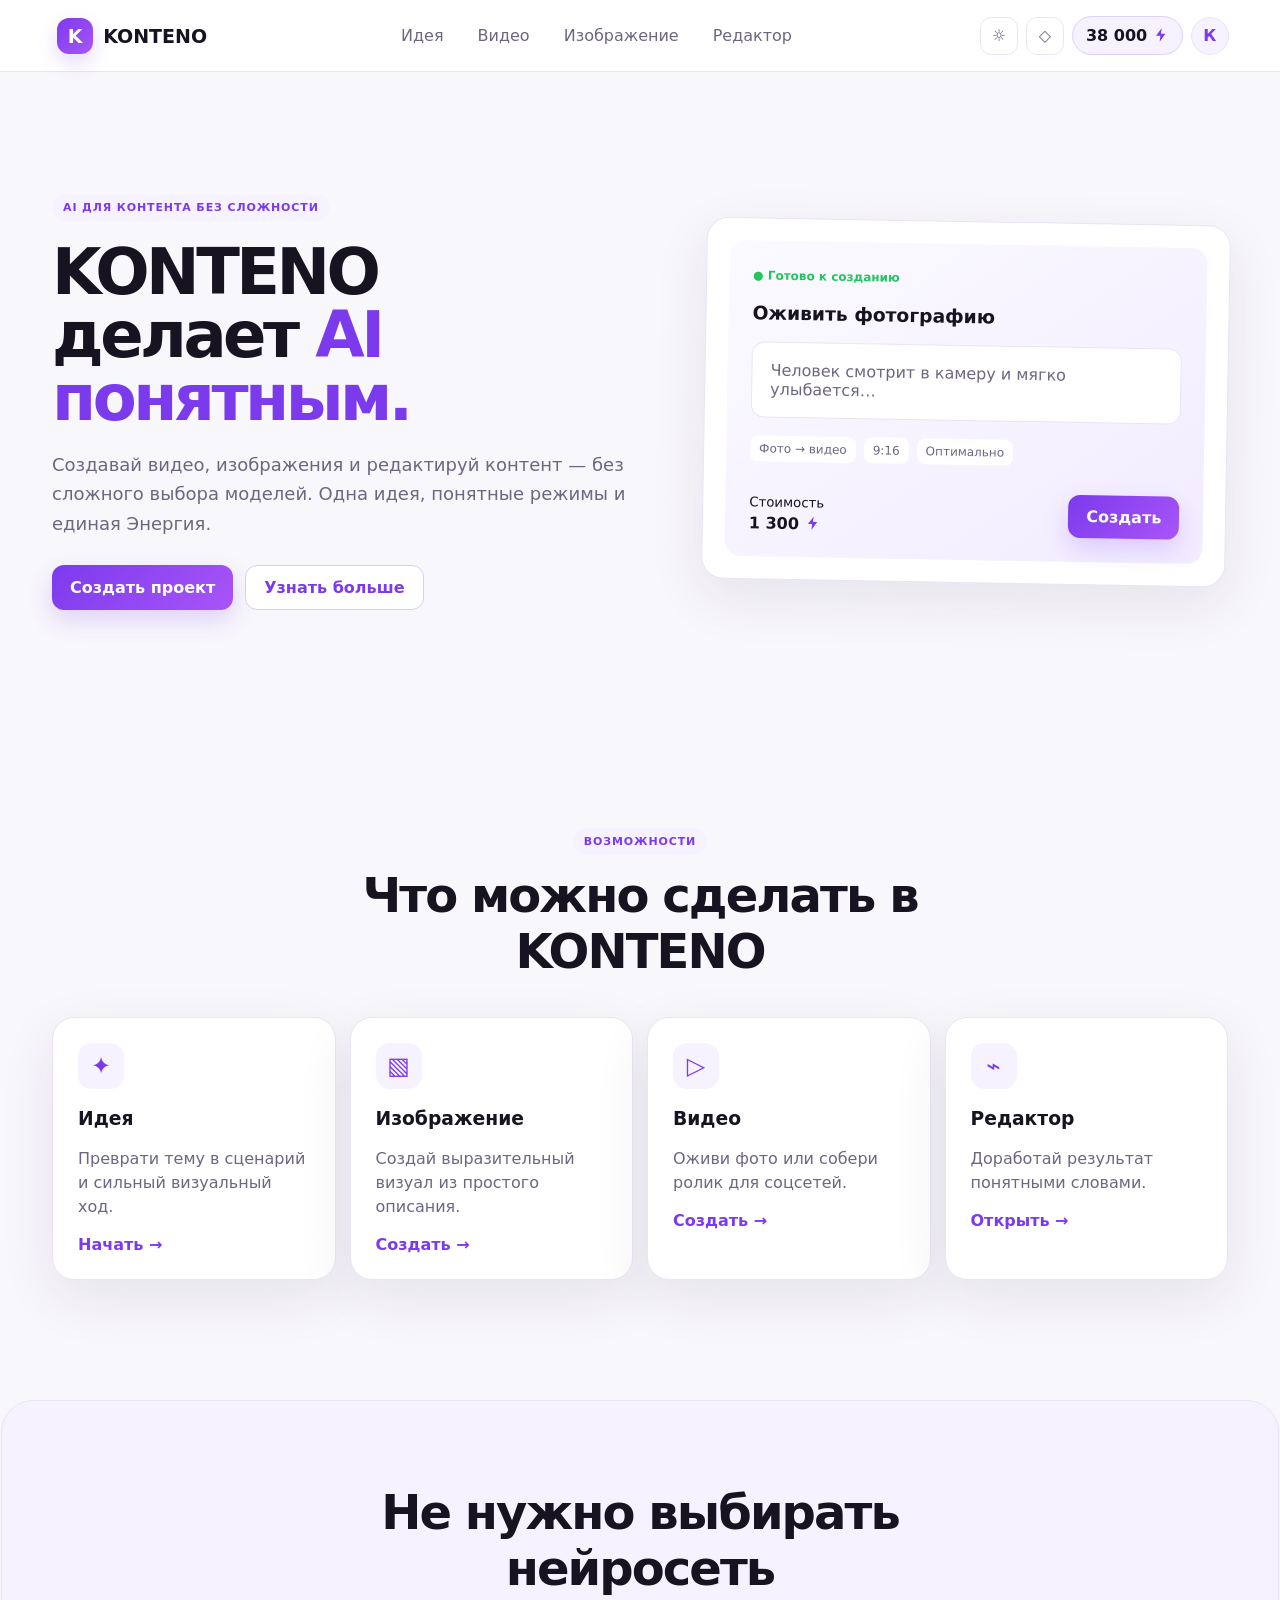
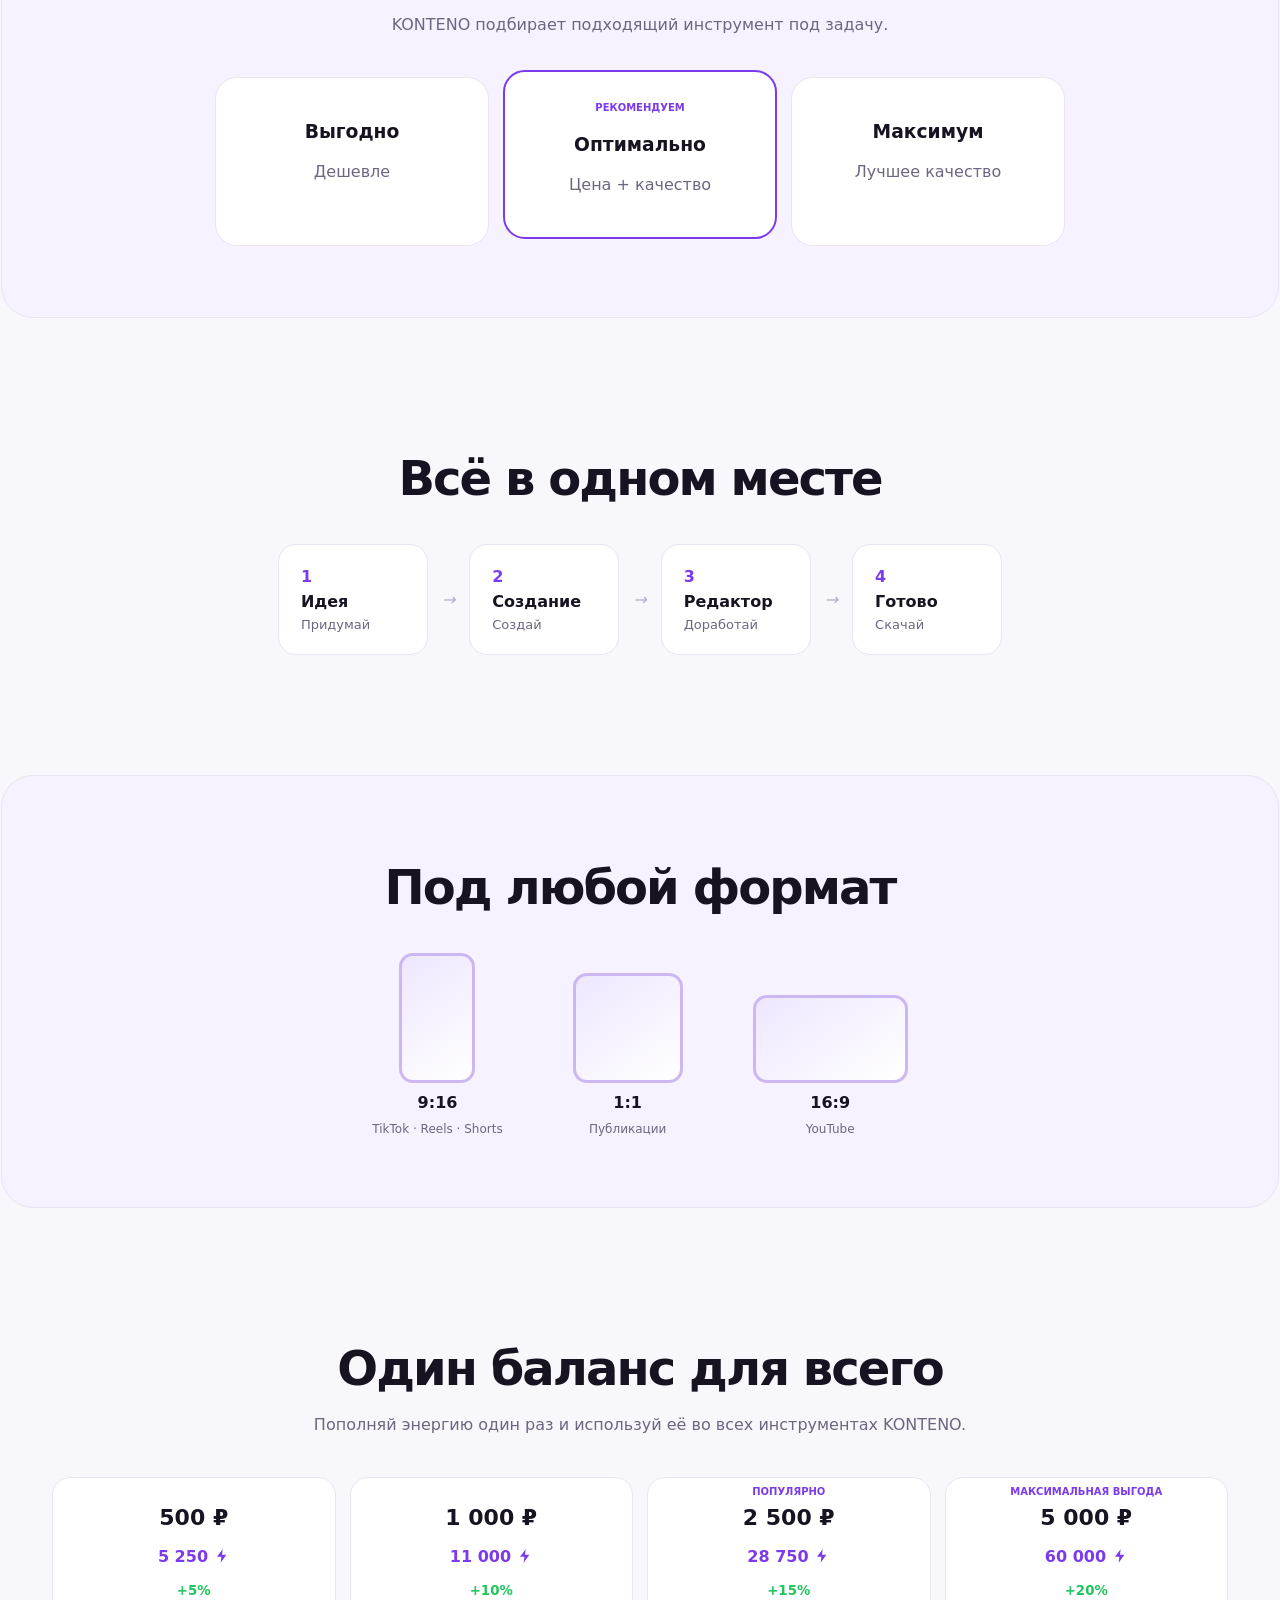
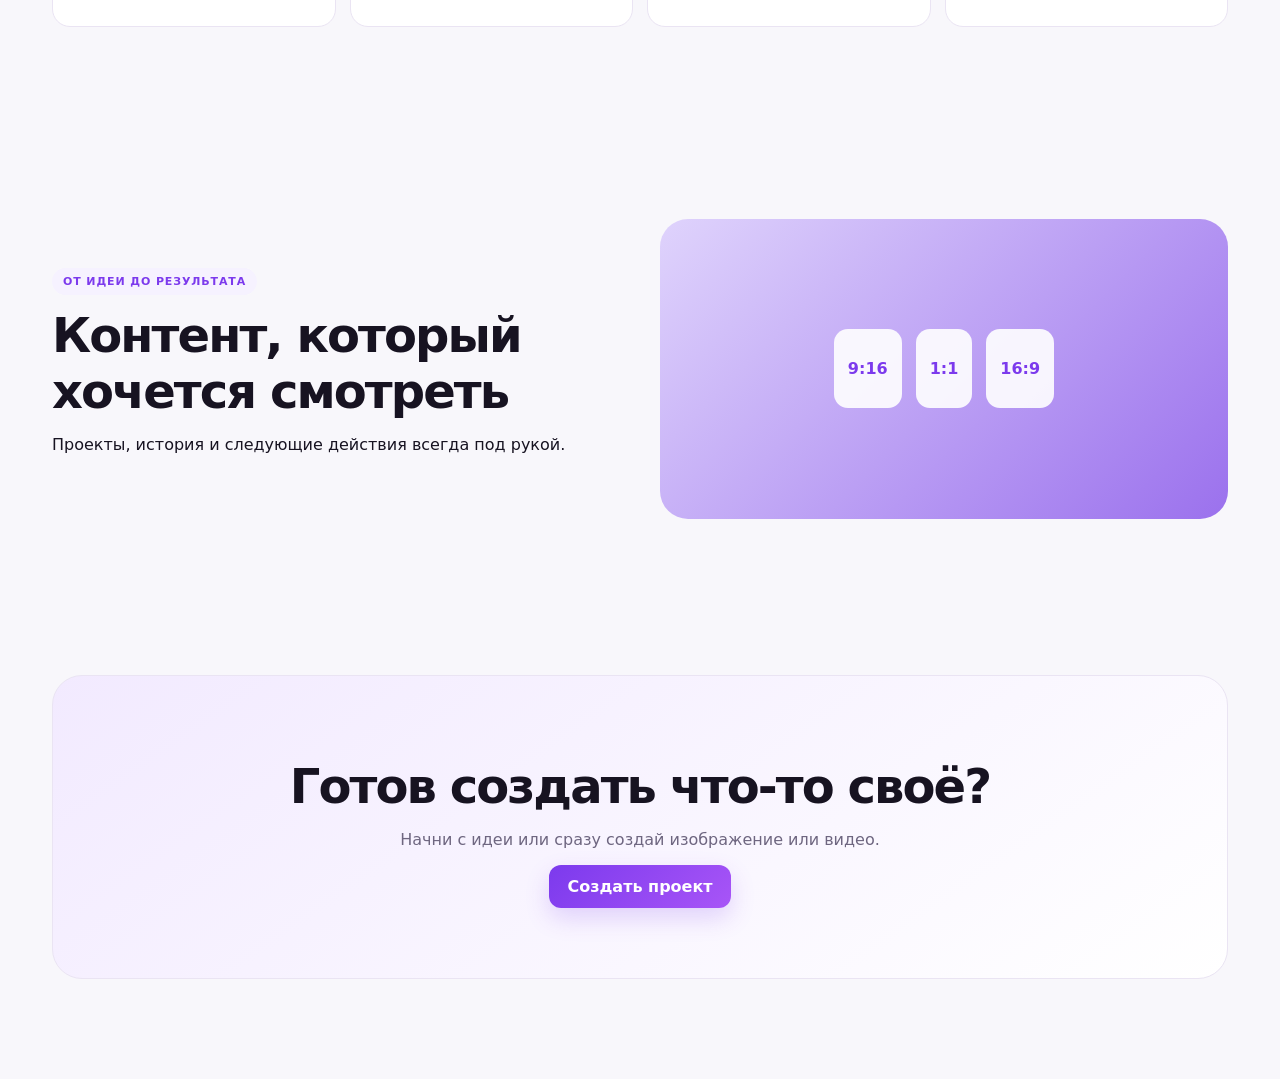
==== commit 7ce99a91: "Polish KONTENO light theme and unified Energy flow" ====
--- a/index.html
+++ b/index.html
@@ -1,237 +1,24 @@
 <!doctype html>
-<html lang="ru">
-<head>
-  <meta charset="utf-8">
-  <meta name="viewport" content="width=device-width,initial-scale=1,viewport-fit=cover">
-  <meta name="description" content="KONTENO — создание видео, изображений и контента без необходимости разбираться в нейросетях.">
-  <title>KONTENO — AI для создания контента</title>
-  <link rel="icon" href="data:image/svg+xml,%3Csvg xmlns='http://www.w3.org/2000/svg' viewBox='0 0 48 48'%3E%3Cpath fill='%238B36EE' d='M7 6A5 5 0 0 1 12 1h3l12 12L38 2a5 5 0 1 1 7 7L34 21l12 12v14H35L22 34 12 44a5 5 0 0 1-5 1V6Z'/%3E%3Cpath fill='white' d='M17 17c0-2 2-3 3-2l11 7c1 1 1 3 0 4l-11 7c-1 1-3 0-3-2V17Z'/%3E%3C/svg%3E">
-  <style>
-    /* Design system */
-    :root {
-      --primary:#7c3aed; --primary-hover:#6d28d9; --primary-soft:#f4f0ff; --accent:#a855f7;
-      --text:#17131f; --text-secondary:#6f6879; --text-tertiary:#9a94a3;
-      --background:#fff; --surface:#fff; --surface-secondary:#f8f7fa; --border:#eae7ef;
-      --success:#16805b; --danger:#b42318; --sidebar:248px;
-      --radius-sm:10px; --radius:14px; --radius-lg:20px; --radius-xl:28px;
-      --shadow-sm:0 1px 2px rgba(23,19,31,.03); --shadow:0 12px 36px rgba(42,28,65,.08); --shadow-lg:0 28px 80px rgba(48,30,79,.12);
-      --ease:180ms ease;
-    }
-    * { box-sizing:border-box; }
-    html { scroll-behavior:smooth; scroll-padding-top:88px; }
-    body { margin:0; color:var(--text); background:var(--background); font:15px/1.55 Inter,ui-sans-serif,system-ui,-apple-system,BlinkMacSystemFont,"Segoe UI",sans-serif; -webkit-font-smoothing:antialiased; }
-    button,input,textarea { font:inherit; }
-    button,a { -webkit-tap-highlight-color:transparent; }
-    button:focus-visible,a:focus-visible,input:focus-visible,textarea:focus-visible,summary:focus-visible { outline:3px solid rgba(124,58,237,.24); outline-offset:3px; }
-    button:disabled { cursor:not-allowed; opacity:.55; }
-    .hide { display:none!important; }
-    .sr-only { position:absolute;width:1px;height:1px;padding:0;margin:-1px;overflow:hidden;clip:rect(0,0,0,0);white-space:nowrap;border:0; }
-    .container { width:min(1248px,calc(100% - 48px)); margin-inline:auto; }
-    .icon { width:20px;height:20px;display:block;fill:none;stroke:currentColor;stroke-width:1.8;stroke-linecap:round;stroke-linejoin:round; }
-    .icon-box { width:42px;height:42px;border-radius:12px;display:grid;place-items:center;color:var(--primary);background:var(--primary-soft);flex:0 0 auto; }
-    .logo { display:inline-flex;align-items:center;gap:10px;color:var(--text);text-decoration:none;border:0;background:none;padding:0;cursor:pointer;font-size:19px;font-weight:750;letter-spacing:-.5px; }
-    .logo-mark { width:34px;height:34px;border-radius:11px;display:grid;place-items:center;background:var(--primary);color:#fff;font-size:16px;font-weight:750;box-shadow:0 7px 18px rgba(124,58,237,.2); }
-    .btn { min-height:46px;border:1px solid transparent;border-radius:12px;padding:0 18px;display:inline-flex;align-items:center;justify-content:center;gap:8px;font-weight:650;color:var(--text);background:var(--surface);cursor:pointer;text-decoration:none;transition:background var(--ease),border var(--ease),box-shadow var(--ease),transform var(--ease); }
-    .btn:hover { border-color:#dcd7e4;background:var(--surface-secondary); }
-    .btn:active { transform:translateY(1px); }
-    .btn-primary { color:#fff;background:var(--primary);box-shadow:0 7px 18px rgba(124,58,237,.18); }
-    .btn-primary:hover { color:#fff;background:var(--primary-hover);border-color:var(--primary-hover);box-shadow:0 9px 24px rgba(124,58,237,.24); }
-    .btn-secondary { border-color:var(--border); }
-    .btn-ghost { border-color:transparent;background:transparent;color:var(--text-secondary); }
-    .btn-sm { min-height:40px;padding-inline:14px;border-radius:10px;font-size:14px; }
-    .btn-full { width:100%; }
-    .eyebrow { margin:0 0 12px;color:var(--primary);font-size:13px;font-weight:700;letter-spacing:.02em; }
-    .section-head { max-width:650px;margin-bottom:40px; }
-    .section-head.center { text-align:center;margin-inline:auto; }
-    .section-title { margin:0;font-size:clamp(28px,3vw,36px);line-height:1.15;letter-spacing:-1.1px;font-weight:720; }
-    .section-copy { margin:12px 0 0;color:var(--text-secondary);font-size:17px; }
-    .badge { display:inline-flex;align-items:center;gap:7px;padding:7px 11px;border-radius:999px;background:var(--primary-soft);color:var(--primary);font-size:12px;font-weight:650; }
-    .status-badge { display:inline-flex;padding:4px 8px;border-radius:999px;background:var(--surface-secondary);color:var(--text-secondary);font-size:11px;font-weight:650; }
-
-    /* Landing */
-    .site-header { position:sticky;top:0;z-index:40;height:70px;background:rgba(255,255,255,.9);border-bottom:1px solid rgba(234,231,239,.85);backdrop-filter:blur(18px); }
-    .header-inner { height:100%;display:flex;align-items:center;justify-content:space-between;gap:24px; }
-    .header-nav,.header-actions { display:flex;align-items:center;gap:8px; }
-    .header-nav { margin-left:auto;margin-right:20px; }
-    .header-nav a { padding:9px 12px;color:var(--text-secondary);font-size:14px;font-weight:550;text-decoration:none;border-radius:9px;transition:color var(--ease),background var(--ease); }
-    .header-nav a:hover { color:var(--text);background:var(--surface-secondary); }
-    .hero { position:relative;overflow:hidden;padding:88px 0 104px;background:linear-gradient(180deg,#fff 0%,#fbfaff 100%); }
-    .hero::before { content:"";position:absolute;width:480px;height:480px;right:-160px;top:-160px;background:radial-gradient(circle,rgba(168,85,247,.11),transparent 68%);pointer-events:none; }
-    .hero-grid { position:relative;display:grid;grid-template-columns:minmax(0,1.02fr) minmax(440px,.98fr);align-items:center;gap:72px; }
-    .hero h1 { max-width:700px;margin:20px 0 24px;font-size:clamp(52px,5vw,66px);line-height:1.04;letter-spacing:-3px;font-weight:740; }
-    .hero h1 span { color:var(--primary); }
-    .hero-copy { max-width:630px;margin:0;color:var(--text-secondary);font-size:18px;line-height:1.7; }
-    .hero-actions { display:flex;gap:12px;margin:32px 0 24px; }
-    .trust-row { display:flex;flex-wrap:wrap;gap:12px 24px;color:var(--text-secondary);font-size:13px; }
-    .trust-row span { display:flex;align-items:center;gap:7px; }
-    .check { color:var(--success);font-weight:750; }
-    .studio-preview-wrap { position:relative;padding:28px; }
-    .studio-preview-wrap::before { content:"";position:absolute;inset:7% 0;background:var(--primary-soft);border-radius:44px;transform:rotate(-3deg); }
-    .studio-preview { position:relative;padding:24px;border:1px solid rgba(226,220,235,.9);border-radius:26px;background:rgba(255,255,255,.94);box-shadow:var(--shadow-lg); }
-    .preview-top { display:flex;align-items:center;justify-content:space-between;margin-bottom:24px;color:var(--text-tertiary);font-size:12px; }
-    .window-dots { display:flex;gap:5px; }.window-dots i { width:7px;height:7px;border-radius:50%;background:#ded9e5; }
-    .studio-preview h2 { margin:0 0 14px;font-size:20px;letter-spacing:-.4px; }
-    .preview-input { min-height:112px;padding:16px;border:1px solid var(--border);border-radius:15px;background:var(--surface-secondary);color:var(--text-secondary); }
-    .preview-chips { display:flex;flex-wrap:wrap;gap:7px;margin:12px 0 20px; }
-    .preview-chip { padding:6px 9px;border-radius:8px;background:#fff;border:1px solid var(--border);color:var(--text-secondary);font-size:11px; }
-    .preview-footer { display:flex;align-items:center;justify-content:space-between;gap:16px;padding-top:18px;border-top:1px solid var(--border); }
-    .preview-price small { display:block;color:var(--text-tertiary); }.preview-price strong { font-size:19px; }
-    .landing-section { padding:96px 0; }
-    .landing-section.alt { background:var(--surface-secondary); }
-    .tool-grid { display:grid;grid-template-columns:repeat(3,1fr);gap:16px; }
-    .tool-card { min-height:190px;width:100%;padding:24px;text-align:left;border:1px solid var(--border);border-radius:var(--radius-lg);background:var(--surface);display:flex;flex-direction:column;cursor:pointer;transition:border var(--ease),box-shadow var(--ease),transform var(--ease); }
-    .tool-card:hover:not(:disabled) { transform:translateY(-2px);border-color:#d8cdef;box-shadow:var(--shadow); }
-    .tool-card h3 { margin:24px 0 6px;font-size:18px;line-height:1.3;font-weight:680; }.tool-card p { margin:0;color:var(--text-secondary);font-size:14px; }
-    .tool-card .arrow { margin-top:auto;align-self:flex-end;color:var(--text-tertiary);font-size:20px;transition:transform var(--ease),color var(--ease); }.tool-card:hover .arrow { color:var(--primary);transform:translateX(3px); }
-    .tool-card[disabled] { cursor:default;background:#fcfbfd; }.tool-card[disabled] .icon-box { color:var(--text-tertiary);background:#f1eff3; }
-    .steps-grid { position:relative;display:grid;grid-template-columns:repeat(3,1fr);gap:48px; }
-    .steps-grid::before { content:"";position:absolute;left:16.66%;right:16.66%;top:22px;border-top:1px solid var(--border); }
-    .step-card { position:relative;text-align:center; }.step-number { position:relative;z-index:1;width:46px;height:46px;margin:0 auto 20px;border:1px solid var(--border);border-radius:50%;display:grid;place-items:center;background:#fff;color:var(--primary);font-size:12px;font-weight:750; }
-    .step-card h3 { margin:0 0 7px;font-size:18px; }.step-card p { margin:0;color:var(--text-secondary); }
-    .routing-panel { display:grid;grid-template-columns:.9fr 1.1fr;gap:64px;align-items:center;padding:48px;border:1px solid var(--border);border-radius:var(--radius-xl);background:#fff;box-shadow:var(--shadow-sm); }
-    .routing-panel h2 { margin:0 0 16px;font-size:36px;line-height:1.15;letter-spacing:-1.4px; }.routing-panel>div>p { color:var(--text-secondary);font-size:17px; }
-    .routing-points { display:flex;gap:8px;flex-wrap:wrap;margin-top:24px; }.routing-points span { padding:8px 11px;border:1px solid var(--border);border-radius:9px;color:var(--text-secondary);font-size:13px; }
-    .mode-list { display:grid;gap:10px; }.mode-card { display:grid;grid-template-columns:auto 1fr auto;align-items:center;gap:14px;padding:18px;border:1px solid var(--border);border-radius:15px;background:var(--surface-secondary); }
-    .mode-card.recommended { border-color:#d8c7f8;background:var(--primary-soft); }.mode-icon { font-size:18px; }.mode-card strong { display:block; }.mode-card small { color:var(--text-secondary); }
-    .payment-panel { display:grid;grid-template-columns:1fr 1fr;gap:64px;align-items:center;padding:48px;border-radius:var(--radius-xl);background:var(--text);color:#fff; }
-    .payment-panel h2 { margin:0 0 14px;font-size:34px;letter-spacing:-1px; }.payment-panel p { color:#c9c4d0; }
-    .payment-note { display:inline-flex;align-items:center;gap:9px;margin-top:18px;color:#ede9f3;font-weight:600; }
-    .balance-steps { display:grid;gap:12px; }.balance-step { display:flex;align-items:center;gap:14px;padding:16px;border:1px solid rgba(255,255,255,.1);border-radius:14px;background:rgba(255,255,255,.05); }.balance-step b { width:28px;height:28px;border-radius:8px;display:grid;place-items:center;background:rgba(168,85,247,.24);color:#d9c3ff;font-size:12px; }
-    .faq-list { max-width:820px;margin:auto;border-top:1px solid var(--border); }.faq-item { border-bottom:1px solid var(--border); }.faq-question { width:100%;padding:22px 2px;border:0;background:none;display:flex;align-items:center;justify-content:space-between;gap:24px;text-align:left;color:var(--text);font-weight:650;cursor:pointer; }.faq-question span:last-child { font-size:20px;color:var(--text-tertiary);transition:transform var(--ease); }.faq-question[aria-expanded="true"] span:last-child { transform:rotate(45deg); }.faq-answer { padding:0 44px 22px 2px;color:var(--text-secondary); }
-    .site-footer { padding:56px 0 24px;border-top:1px solid var(--border); }.footer-grid { display:grid;grid-template-columns:2fr repeat(3,1fr);gap:40px;padding-bottom:48px; }.footer-brand p { max-width:310px;color:var(--text-secondary); }.footer-col strong { display:block;margin-bottom:14px;font-size:13px; }.footer-col button { display:block;padding:4px 0;border:0;background:none;color:var(--text-secondary);font-size:13px;cursor:pointer; }.footer-col button:hover { color:var(--primary); }.footer-bottom { padding-top:20px;border-top:1px solid var(--border);color:var(--text-tertiary);font-size:12px; }
-
-    /* Studio shell */
-    .studio { display:none;min-height:100vh;background:var(--surface-secondary); }
-    .sidebar { position:fixed;inset:0 auto 0 0;width:var(--sidebar);z-index:30;padding:24px 18px 18px;border-right:1px solid var(--border);background:#fff;display:flex;flex-direction:column; }
-    .side-nav { display:grid;gap:5px;margin-top:34px; }.side-nav button { min-height:44px;padding:0 12px;border:0;border-radius:11px;background:none;display:flex;align-items:center;gap:12px;color:var(--text-secondary);font-weight:560;cursor:pointer;text-align:left;transition:color var(--ease),background var(--ease); }.side-nav button:hover { color:var(--text);background:var(--surface-secondary); }.side-nav button.active { color:var(--primary);background:var(--primary-soft);font-weight:650; }
-    .side-nav .icon { width:19px;height:19px; }.side-bottom { margin-top:auto; }.wallet { padding:16px;border:1px solid #e4daf8;border-radius:15px;background:var(--primary-soft); }.wallet-row { display:flex;align-items:flex-end;justify-content:space-between;margin-bottom:12px; }.wallet small { display:block;color:var(--text-secondary); }.wallet strong { font-size:19px; }.profile { margin-top:12px;padding:10px;border-top:1px solid var(--border);display:flex;align-items:center;gap:10px;color:var(--text-secondary);font-size:13px; }.avatar { width:32px;height:32px;border-radius:50%;display:grid;place-items:center;background:var(--surface-secondary);color:var(--text-tertiary);font-weight:650; }
-    .studio-main { margin-left:var(--sidebar);min-height:100vh;padding:48px 48px 80px; }.studio-content { width:min(1120px,100%);margin:0 auto; }.page-head { margin-bottom:28px; }.page-head h1 { margin:0;font-size:clamp(32px,3vw,40px);line-height:1.15;letter-spacing:-1.3px;font-weight:720; }.page-head p { margin:8px 0 0;color:var(--text-secondary);font-size:16px; }.back-link { margin:0 0 20px;padding:0;border:0;background:none;color:var(--text-secondary);font-size:13px;cursor:pointer; }.back-link:hover { color:var(--primary); }
-    .composer { padding:20px;border:1px solid #e2d8f4;border-radius:var(--radius-lg);background:#fff;box-shadow:0 12px 36px rgba(69,44,107,.06); }.composer textarea { width:100%;min-height:112px;padding:0;border:0;outline:0;resize:none;color:var(--text);font-size:16px;line-height:1.6; }.composer-footer { display:flex;align-items:center;justify-content:space-between;gap:16px;padding-top:16px;border-top:1px solid var(--border); }.composer-hint { color:var(--text-tertiary);font-size:12px; }
-    .subsection-title { margin:32px 0 16px;font-size:16px;font-weight:680; }.quick-grid { display:grid;grid-template-columns:repeat(3,1fr);gap:12px; }.quick-card { min-height:138px;padding:18px;border:1px solid var(--border);border-radius:16px;background:#fff;display:grid;grid-template-columns:38px 1fr auto;grid-template-rows:auto 1fr;gap:12px 14px;text-align:left;cursor:pointer;transition:border var(--ease),box-shadow var(--ease),transform var(--ease); }.quick-card:hover:not(:disabled) { transform:translateY(-1px);border-color:#d7c9ee;box-shadow:var(--shadow-sm); }.quick-card .icon-box { width:38px;height:38px;border-radius:10px; }.quick-card h3 { margin:7px 0 0;font-size:15px;font-weight:670; }.quick-card p { grid-column:2/-1;margin:0;color:var(--text-secondary);font-size:13px;line-height:1.45; }.quick-card .arrow { margin-top:8px;color:var(--text-tertiary); }.quick-card:disabled { cursor:default;background:#fbfafc; }.soon { color:var(--text-tertiary);font-size:10px;font-weight:650;text-transform:uppercase;letter-spacing:.04em; }
-
-    /* Generation */
-    .generation-layout { display:grid;grid-template-columns:minmax(0,1fr) minmax(390px,.9fr);gap:20px;align-items:start; }.panel { padding:22px;border:1px solid var(--border);border-radius:var(--radius-lg);background:#fff;box-shadow:var(--shadow-sm); }.upload { position:relative;min-height:min(490px,62vh);border:1.5px dashed #d8d1df;border-radius:16px;overflow:hidden;background:var(--surface-secondary);display:grid;place-items:center;text-align:center; }.upload:hover { border-color:#bba5e5; }.upload input { position:absolute;inset:0;width:100%;height:100%;opacity:0;cursor:pointer; }.upload-empty { padding:32px; }.upload-empty .icon-box { width:52px;height:52px;margin:0 auto 16px; }.upload-empty strong { display:block;margin-bottom:5px;font-size:16px; }.upload-empty p { margin:0;color:var(--text-secondary);font-size:13px; }.upload img { position:absolute;inset:0;width:100%;height:100%;object-fit:contain;background:#eeeaf1; }.replace-label { position:absolute;right:12px;bottom:12px;z-index:2;padding:9px 12px;border-radius:9px;background:rgba(23,19,31,.78);color:#fff;font-size:12px;font-weight:650;pointer-events:none;backdrop-filter:blur(8px); }
-    .field { margin-bottom:20px; }.field-label { display:block;margin-bottom:9px;font-size:13px;font-weight:650; }.field textarea { width:100%;height:92px;padding:12px;border:1px solid var(--border);border-radius:12px;outline:0;resize:none;transition:border var(--ease),box-shadow var(--ease); }.field textarea:focus { border-color:#ad8ee9;box-shadow:0 0 0 3px rgba(124,58,237,.08); }.suggestions { display:flex;gap:6px;flex-wrap:wrap;margin-top:8px; }.suggestions button { padding:7px 9px;border:1px solid var(--border);border-radius:8px;background:#fff;color:var(--text-secondary);font-size:11px;cursor:pointer; }.suggestions button:hover { border-color:#cdbceb;color:var(--primary); }
-    .segmented { display:flex;gap:7px; }.segmented button { flex:1;min-height:40px;padding:7px;border:1px solid var(--border);border-radius:10px;background:#fff;color:var(--text-secondary);cursor:pointer; }.segmented button.sel { border-color:#bfa8ea;background:var(--primary-soft);color:var(--primary);font-weight:650; }
-    .quality-grid { display:grid;grid-template-columns:repeat(3,1fr);gap:7px; }.quality-grid button { min-height:70px;padding:9px 6px;border:1px solid var(--border);border-radius:11px;background:#fff;color:var(--text);cursor:pointer; }.quality-grid button span { display:block;font-size:12px;font-weight:650; }.quality-grid button small { display:block;margin-top:3px;color:var(--text-tertiary);font-size:9px; }.quality-grid button.sel { border-color:#bfa8ea;background:var(--primary-soft);color:var(--primary); }.summary { margin-top:4px;padding:16px;border-radius:13px;background:var(--surface-secondary); }.summary-row { display:flex;justify-content:space-between;gap:16px;padding:4px 0;color:var(--text-secondary);font-size:13px; }.summary-row strong { color:var(--text); }.summary .btn { margin-top:12px; }
-    .progress-card { max-width:620px;margin:70px auto;padding:40px;border:1px solid var(--border);border-radius:var(--radius-lg);background:#fff;text-align:center;box-shadow:var(--shadow); }.loader { width:44px;height:44px;margin:0 auto 20px;border:3px solid var(--primary-soft);border-top-color:var(--primary);border-radius:50%;animation:spin 1s linear infinite; }.progress-top { display:flex;align-items:flex-end;justify-content:space-between;margin-top:24px; }.progress-top strong { font-size:24px; }.progress-track { height:6px;margin:10px 0 24px;border-radius:999px;background:#eeeaf2;overflow:hidden; }.progress-fill { height:100%;width:0;background:var(--primary);border-radius:inherit;transition:width .3s ease; }.progress-steps { display:grid;gap:8px;text-align:left; }.progress-step { padding:10px 12px;border-radius:10px;background:var(--surface-secondary);color:var(--text-tertiary);font-size:13px; }.progress-step.done { color:var(--success); }.progress-step.current { color:var(--primary);background:var(--primary-soft);font-weight:650; }.progress-note { margin:20px 0 0;color:var(--text-tertiary);font-size:12px; }
-    @keyframes spin { to { transform:rotate(360deg); } }
-    .result-layout { display:grid;grid-template-columns:1.15fr .85fr;gap:20px;align-items:start; }.result-preview { min-height:480px;border-radius:16px;overflow:hidden;background:#eeeaf1;display:grid;place-items:center; }.result-preview img { width:100%;height:100%;max-height:620px;object-fit:contain; }.result-info { padding:28px; }.result-info h2 { margin:16px 0 8px;font-size:28px; }.result-info p { color:var(--text-secondary); }.result-actions { display:grid;gap:9px;margin-top:28px; }
-
-    /* Works, assistant, balance */
-    .works-grid { display:grid;grid-template-columns:repeat(3,1fr);gap:16px; }.work-card { overflow:hidden;padding:0;border:1px solid var(--border);border-radius:var(--radius-lg);background:#fff; }.work-thumb { aspect-ratio:16/10;background:#eeeaf1;overflow:hidden;display:grid;place-items:center;color:var(--text-tertiary); }.work-thumb img { width:100%;height:100%;object-fit:cover; }.work-body { padding:16px; }.work-body h3 { margin:0 0 5px;font-size:15px; }.work-prompt { margin:0 0 12px;color:var(--text-secondary);font-size:12px;display:-webkit-box;-webkit-line-clamp:2;-webkit-box-orient:vertical;overflow:hidden;min-height:38px; }.work-meta { color:var(--text-tertiary);font-size:11px; }.empty-state { grid-column:1/-1;padding:64px 24px;border:1px dashed #d9d3df;border-radius:var(--radius-lg);background:#fff;text-align:center; }.empty-state .icon-box { margin:0 auto 16px; }.empty-state h3 { margin:0 0 6px;font-size:18px; }.empty-state p { margin:0 0 20px;color:var(--text-secondary); }
-    .assistant-wrap { max-width:800px;margin:auto; }.quick-prompts { display:flex;flex-wrap:wrap;gap:8px;margin-bottom:14px; }.quick-prompts button { padding:9px 12px;border:1px solid var(--border);border-radius:10px;background:#fff;color:var(--text-secondary);font-size:12px;cursor:pointer; }.quick-prompts button:hover { color:var(--primary);border-color:#cdbceb; }.answer-card { margin-top:16px;padding:24px;border:1px solid var(--border);border-radius:var(--radius-lg);background:#fff; }.answer-card h3 { margin:0 0 10px; }.answer-card p { color:var(--text-secondary); }.answer-actions { display:flex;gap:8px;margin-top:18px; }
-    .balance-hero { display:flex;align-items:end;justify-content:space-between;gap:24px;margin-bottom:24px;padding:24px;border:1px solid #ded3f3;border-radius:var(--radius-lg);background:var(--primary-soft); }.balance-hero small { color:var(--text-secondary); }.balance-hero h2 { margin:4px 0 0;font-size:32px; }.demo-label { padding:7px 10px;border:1px solid #d4c4f1;border-radius:9px;color:var(--primary);font-size:11px;font-weight:650; }.notice { margin-bottom:16px;padding:12px 14px;border-radius:11px;background:#eaf8f2;color:var(--success);font-size:13px; }.package-grid { display:grid;grid-template-columns:repeat(4,1fr);gap:12px; }.package { min-height:250px;padding:20px;border:1px solid var(--border);border-radius:var(--radius-lg);background:#fff;display:flex;flex-direction:column;text-align:left; }.package.popular { border-color:#cdb9f0;box-shadow:0 8px 28px rgba(124,58,237,.07); }.package-top { min-height:24px; }.package h3 { margin:18px 0 2px;font-size:24px; }.package .tokens { color:var(--primary);font-size:16px;font-weight:680; }.package .bonus { margin-top:4px;color:var(--text-secondary);font-size:12px; }.package .btn { margin-top:auto; }
-
-    /* Dialog and feedback */
-    .modal { position:fixed;inset:0;z-index:80;padding:20px;background:rgba(18,14,25,.46);display:grid;place-items:center;backdrop-filter:blur(4px); }.modal-box { width:min(460px,100%);padding:24px;border-radius:var(--radius-lg);background:#fff;box-shadow:var(--shadow-lg); }.modal-box h3 { margin:0 0 8px;font-size:22px; }.modal-box>p { margin:0 0 18px;color:var(--text-secondary); }.modal-row { display:flex;justify-content:space-between;gap:20px;padding:10px 0;border-bottom:1px solid var(--border); }.modal-actions { display:flex;justify-content:flex-end;gap:8px;margin-top:22px; }.toast { position:fixed;right:22px;bottom:22px;z-index:100;max-width:380px;padding:13px 16px;border-radius:12px;background:var(--text);color:#fff;box-shadow:var(--shadow-lg);font-size:13px; }
-    .mobile-nav { display:none; }
-
-    @media(max-width:1040px) {
-      .hero-grid { grid-template-columns:1fr 440px;gap:32px; }.hero h1 { font-size:52px; }.routing-panel,.payment-panel { gap:36px;padding:36px; }.package-grid { grid-template-columns:repeat(2,1fr); }
-    }
-    .footer-grid{grid-template-columns:2fr repeat(4,1fr)}.field-textarea{width:100%;min-height:120px;padding:14px;border:1px solid var(--border);border-radius:13px;resize:none;outline:none}
-    @media(max-width:900px) {
-      .container { width:min(100% - 32px,720px); }.header-nav,.login-button { display:none; }.hero { padding:64px 0 80px; }.hero-grid { grid-template-columns:1fr; }.hero-copy-wrap { text-align:center; }.hero-copy { margin-inline:auto; }.hero-actions,.trust-row { justify-content:center; }.studio-preview-wrap { width:min(560px,100%);margin:auto; }.tool-grid { grid-template-columns:repeat(2,1fr); }.routing-panel,.payment-panel { grid-template-columns:1fr; }.footer-grid { grid-template-columns:2fr 1fr 1fr; }.footer-col:last-child { display:none; }
-      .sidebar { display:none; }.studio-main { margin-left:0;padding:32px 24px calc(96px + env(safe-area-inset-bottom)); }.studio-content { max-width:720px; }.mobile-nav { position:fixed;inset:auto 0 0;z-index:50;display:grid;grid-template-columns:repeat(4,1fr);padding:7px 8px calc(7px + env(safe-area-inset-bottom));border-top:1px solid var(--border);background:rgba(255,255,255,.96);backdrop-filter:blur(16px); }.mobile-nav button { min-width:0;padding:5px 2px;border:0;background:none;color:var(--text-tertiary);display:grid;place-items:center;gap:2px;font-size:10px;cursor:pointer; }.mobile-nav button.active { color:var(--primary);font-weight:650; }.mobile-nav .icon { width:19px;height:19px; }.generation-layout,.result-layout { grid-template-columns:1fr; }.upload { min-height:420px; }.quick-grid { grid-template-columns:repeat(2,1fr); }.works-grid { grid-template-columns:repeat(2,1fr); }
-    }
-    @media(max-width:600px) {
-      .container { width:calc(100% - 32px); }.site-header { height:64px; }.header-actions .btn { min-height:40px;padding-inline:13px;font-size:13px; }.hero { padding:48px 0 64px; }.hero h1 { margin-top:16px;font-size:42px;letter-spacing:-2px; }.hero-copy { font-size:16px; }.hero-actions { flex-direction:column; }.hero-actions .btn { width:100%; }.trust-row { display:grid;justify-content:start;text-align:left; }.studio-preview-wrap { padding:12px 0; }.studio-preview { padding:18px;border-radius:20px; }.preview-input { min-height:96px; }.landing-section { padding:68px 0; }.section-head { margin-bottom:28px; }.tool-grid,.steps-grid { grid-template-columns:1fr;gap:12px; }.tool-card { min-height:164px;padding:20px; }.steps-grid::before { display:none; }.step-card { padding:14px;text-align:left;display:grid;grid-template-columns:46px 1fr;column-gap:16px; }.step-number { grid-row:1/3;margin:0; }.step-card h3 { align-self:end; }.routing-panel,.payment-panel { padding:24px;border-radius:20px; }.routing-panel h2,.payment-panel h2 { font-size:28px; }.mode-card { grid-template-columns:auto 1fr; }.mode-card .status-badge { grid-column:2;justify-self:start; }.footer-grid { grid-template-columns:1fr 1fr; }.footer-brand { grid-column:1/-1; }
-      .studio-main { padding:24px 16px calc(92px + env(safe-area-inset-bottom)); }.page-head { margin-bottom:22px; }.page-head h1 { font-size:32px; }.composer { padding:16px; }.composer-footer { align-items:stretch;flex-direction:column; }.composer-footer .btn { width:100%; }.quick-grid,.works-grid,.package-grid { grid-template-columns:1fr; }.quick-card { min-height:126px; }.generation-layout { gap:12px; }.panel { padding:16px; }.upload { min-height:340px; }.quality-grid { grid-template-columns:1fr; }.quality-grid button { min-height:54px;display:flex;align-items:center;justify-content:space-between;padding:10px 12px; }.quality-grid button small { margin:0; }.progress-card { margin:28px 0;padding:28px 20px; }.result-preview { min-height:340px; }.result-info { padding:22px; }.balance-hero { align-items:flex-start;flex-direction:column; }.package { min-height:220px; }.modal { padding:0;align-items:end; }.modal-box { border-radius:20px 20px 0 0;padding-bottom:calc(24px + env(safe-area-inset-bottom)); }.modal-actions { flex-direction:column-reverse; }.modal-actions .btn { width:100%; }.toast { left:14px;right:14px;bottom:calc(78px + env(safe-area-inset-bottom));max-width:none; }
-    }
-    @media(max-width:380px) { .header-actions .btn { padding-inline:10px; }.logo { font-size:17px; }.logo-mark { width:32px;height:32px; }.hero h1 { font-size:38px; }.preview-footer { align-items:stretch;flex-direction:column; }.preview-footer .btn { width:100%; } }
-    @media(prefers-reduced-motion:reduce) { *,*::before,*::after { scroll-behavior:auto!important;animation-duration:.01ms!important;animation-iteration-count:1!important;transition-duration:.01ms!important; } }
-    /* V2 creator experience */
-    body{overflow-x:hidden}.app-header{position:sticky;top:0;z-index:60;height:70px;border-bottom:1px solid rgba(234,231,239,.86);background:rgba(255,255,255,.9);backdrop-filter:blur(18px)}.app-header .container{height:100%;display:grid;grid-template-columns:1fr auto 1fr;align-items:center;gap:24px}.main-nav{display:flex;gap:28px}.main-nav button{padding:8px 0;border:0;background:none;color:var(--text-secondary);font-size:14px;font-weight:600;cursor:pointer;position:relative}.main-nav button:after{content:"";position:absolute;left:0;right:0;bottom:-15px;height:2px;border-radius:3px;background:var(--primary);transform:scaleX(0);transition:transform var(--ease)}.main-nav button:hover,.main-nav button.active{color:var(--text)}.main-nav button.active:after{transform:scaleX(1)}.header-tools{justify-self:end;display:flex;align-items:center;gap:8px}.icon-button,.balance-control,.avatar-button{height:40px;border:1px solid var(--border);background:#fff;display:grid;place-items:center;cursor:pointer;transition:background var(--ease),border var(--ease)}.icon-button{width:40px;border-radius:11px;position:relative}.icon-button:hover,.balance-control:hover,.avatar-button:hover{background:var(--surface-secondary);border-color:#ddd5e6}.unread{position:absolute;right:8px;top:7px;width:6px;height:6px;border:2px solid #fff;border-radius:50%;background:var(--primary)}.balance-control{padding:0 12px;border-radius:11px;display:flex;gap:7px;font-size:13px;font-weight:680}.avatar-button{width:40px;border-radius:50%;font-weight:700;color:var(--primary);background:var(--primary-soft)}.popover{position:fixed;z-index:75;top:62px;width:320px;padding:10px;border:1px solid var(--border);border-radius:16px;background:#fff;box-shadow:var(--shadow-lg);animation:pop .16s ease}.popover.notifications{right:max(70px,calc((100vw - 1248px)/2 + 96px))}.popover.profile-menu{right:max(16px,calc((100vw - 1248px)/2))}.popover h3{margin:6px 8px 10px;font-size:14px}.notice-item{padding:11px 9px;border-top:1px solid var(--border);display:flex;justify-content:space-between;gap:16px}.notice-item strong{display:block;font-size:13px}.notice-item small{color:var(--text-tertiary)}.notice-item span{color:var(--primary);font-size:12px;font-weight:650;white-space:nowrap}.menu-note{padding:8px;color:var(--text-tertiary);font-size:11px}.menu-button{width:100%;padding:10px;border:0;border-radius:9px;background:none;text-align:left;color:var(--text-secondary);cursor:pointer}.menu-button:hover{background:var(--surface-secondary);color:var(--text)}@keyframes pop{from{opacity:0;transform:translateY(-6px)}}
-    .marketing{display:block}.marketing-hero{min-height:calc(82vh - 70px);display:grid;place-items:center;text-align:center;position:relative;overflow:hidden;background:linear-gradient(180deg,#fff 0,#fbfaff 100%)}.marketing-hero:before{content:"";position:absolute;inset:8% 14%;background:radial-gradient(ellipse,rgba(124,58,237,.11),transparent 64%);filter:blur(12px)}.marketing-hero:after{content:"";position:absolute;inset:0;background-image:linear-gradient(rgba(124,58,237,.025) 1px,transparent 1px),linear-gradient(90deg,rgba(124,58,237,.025) 1px,transparent 1px);background-size:44px 44px;mask-image:linear-gradient(transparent,black 25%,transparent 90%)}.hero-center{position:relative;z-index:1;width:min(980px,calc(100% - 40px));padding:76px 0}.hero-center h1{margin:0;font-size:clamp(58px,6vw,76px);line-height:1.03;letter-spacing:-3.8px;font-weight:730}.hero-center h1 span{color:var(--primary)}.hero-center p{margin:24px 0 34px;color:var(--text-secondary);font-size:19px}.hero-cta{min-height:54px;padding:0 24px;border-radius:14px;font-size:16px}.m-section{padding:128px 0}.m-section.tint{background:var(--surface-secondary)}.m-head{max-width:820px;margin-bottom:52px}.m-head.center{margin-inline:auto;text-align:center}.m-head h2{margin:0;font-size:clamp(40px,4.5vw,56px);line-height:1.08;letter-spacing:-2px}.m-head p{margin:16px 0 0;color:var(--text-secondary);font-size:18px}.socials{text-align:center}.social-wordmarks{display:flex;justify-content:center;gap:72px;margin-top:52px}.social-mark{min-width:170px;color:var(--text-tertiary);transition:color var(--ease),transform var(--ease)}.social-mark:hover{color:var(--text);transform:translateY(-2px)}.social-mark strong{display:block;font-size:28px;letter-spacing:-1px}.social-mark small{font-size:12px}.showcase{display:grid;grid-template-columns:repeat(2,1fr);gap:20px}.showcase-card{min-height:430px;padding:32px;border:1px solid var(--border);border-radius:28px;background:#fff;overflow:hidden;display:flex;flex-direction:column;position:relative}.showcase-card h3{margin:14px 0 8px;font-size:30px;letter-spacing:-1px}.showcase-card p{max-width:430px;margin:0;color:var(--text-secondary);font-size:16px}.showcase-card .btn{align-self:flex-start;margin-top:24px}.abstract{margin-top:auto;height:150px;border-radius:20px;background:linear-gradient(135deg,#f3effb,#fcfbfe);position:relative;overflow:hidden}.abstract:before,.abstract:after{content:"";position:absolute;border-radius:24px;background:#fff;border:1px solid #e5deed;box-shadow:var(--shadow)}.abstract:before{width:55%;height:95px;left:12%;top:34px;transform:rotate(-5deg)}.abstract:after{width:45%;height:105px;right:10%;top:20px;transform:rotate(7deg);background:linear-gradient(145deg,#fff,#eee5fc)}.routing-v2{padding:64px;border-radius:32px;background:var(--text);color:#fff}.routing-v2 .m-head p{color:#bcb6c5}.modes{display:grid;grid-template-columns:repeat(3,1fr);gap:12px}.mode-v2{padding:24px;border:1px solid rgba(255,255,255,.1);border-radius:18px;background:rgba(255,255,255,.05)}.mode-v2.reco{border-color:rgba(190,154,255,.5);background:rgba(124,58,237,.18)}.mode-v2 i{font-style:normal;font-size:22px}.mode-v2 h3{margin:18px 0 7px}.mode-v2 p{margin:0;color:#bdb7c6;font-size:14px}.workflow{padding:56px;border:1px solid var(--border);border-radius:32px;background:#fff;box-shadow:var(--shadow)}.flow-line{display:grid;grid-template-columns:1fr auto 1.3fr auto 1fr auto 1fr;align-items:center;gap:14px}.flow-node{min-height:120px;padding:20px;border:1px solid var(--border);border-radius:18px;display:grid;place-items:center;text-align:center;background:var(--surface-secondary);font-size:17px;font-weight:680}.flow-node.core{color:var(--primary);background:var(--primary-soft);border-color:#d8c7f4}.flow-arrow{color:var(--text-tertiary)}.format-grid{display:grid;grid-template-columns:repeat(3,1fr);gap:18px}.format-card{padding:22px;border:1px solid var(--border);border-radius:24px;background:#fff}.format-preview{height:260px;margin-bottom:20px;border-radius:17px;background:linear-gradient(145deg,#eee8f7,#faf8fc);display:grid;place-items:center}.ratio-shape{border:1px solid #cfc2df;background:rgba(255,255,255,.65);box-shadow:var(--shadow)}.ratio-vertical{width:88px;height:158px;border-radius:18px}.ratio-square{width:135px;height:135px;border-radius:24px}.ratio-wide{width:190px;height:107px;border-radius:20px}.format-card h3{margin:0}.format-card p{margin:4px 0 0;color:var(--text-secondary)}.ecosystem{display:grid;grid-template-columns:repeat(2,1fr);gap:16px}.eco-card{min-height:220px;padding:30px;border:1px solid var(--border);border-radius:24px;background:#fff}.eco-card span{font-size:12px;color:var(--primary);font-weight:700}.eco-card h3{margin:36px 0 8px;font-size:25px}.eco-card p{margin:0;color:var(--text-secondary)}.pricing-grid{display:grid;grid-template-columns:repeat(4,1fr);gap:14px}.price-card{min-height:280px;padding:24px;border:1px solid var(--border);border-radius:22px;background:#fff;display:flex;flex-direction:column}.price-card.popular{border-color:#bfa9e6;box-shadow:0 14px 40px rgba(124,58,237,.1)}.price-card h3{margin:28px 0 2px;font-size:28px}.price-card .tokens{color:var(--primary);font-size:17px;font-weight:700}.price-card p{color:var(--text-secondary)}.price-card .btn{margin-top:auto}.large-cta{padding:80px;border-radius:36px;text-align:center;color:#fff;background:radial-gradient(circle at 50% 0,rgba(168,85,247,.6),transparent 45%),#17131f}.large-cta h2{max-width:760px;margin:0 auto;font-size:clamp(42px,5vw,62px);line-height:1.06;letter-spacing:-2.4px}.large-cta p{margin:20px 0 30px;color:#c9c3d1;font-size:17px}.mini-links{display:flex;justify-content:center;gap:8px;margin-top:28px}.mini-links button{padding:8px 12px;border:1px solid rgba(255,255,255,.14);border-radius:9px;background:rgba(255,255,255,.06);color:#ded8e5;cursor:pointer}.creator-app{display:none;min-height:calc(100vh - 70px);background:var(--surface-secondary)}.creator-app.active{display:block}.workspace{width:min(1120px,calc(100% - 40px));margin:auto;padding:56px 0 100px}.workspace-head{margin-bottom:30px}.workspace-head h1{margin:0;font-size:44px;letter-spacing:-1.6px}.workspace-head p{margin:8px 0 0;color:var(--text-secondary);font-size:16px}.work-panel{padding:24px;border:1px solid var(--border);border-radius:22px;background:#fff}.creator-grid{display:grid;grid-template-columns:1fr 420px;gap:20px;align-items:start}.type-tabs{display:flex;gap:8px;margin-bottom:18px}.type-tabs button{min-height:40px;padding:0 14px;border:1px solid var(--border);border-radius:10px;background:#fff;color:var(--text-secondary);cursor:pointer}.type-tabs button.sel{color:var(--primary);border-color:#c6b0ed;background:var(--primary-soft)}.compact-upload{min-height:280px}.app-composer{margin-top:14px}.app-composer textarea{width:100%;min-height:120px;padding:14px;border:1px solid var(--border);border-radius:13px;resize:none;outline:none}.app-composer textarea:focus{border-color:#b49ae4;box-shadow:0 0 0 3px rgba(124,58,237,.08)}.settings-stack{display:grid;gap:20px}.project-topbar{display:flex;justify-content:space-between;align-items:center;margin-bottom:20px}.projects-button{border:0;background:none;color:var(--text-secondary);cursor:pointer}.mobile-tabs{display:none}.select-modal .modal-box{width:min(880px,calc(100% - 32px));padding:30px}.select-grid{display:grid;grid-template-columns:repeat(3,1fr);gap:12px}.select-card{min-height:190px;padding:22px;border:1px solid var(--border);border-radius:18px;background:#fff;text-align:left;cursor:pointer}.select-card:hover{border-color:#c8b4eb;background:var(--primary-soft)}.select-card h4{margin:28px 0 6px;font-size:18px}.select-card p{margin:0;color:var(--text-secondary);font-size:13px}.select-foot{margin-top:20px;text-align:center;color:var(--text-secondary)}.select-foot button{border:0;background:none;color:var(--primary);font-weight:650;cursor:pointer}
-    @media(max-width:900px){.app-header .container{grid-template-columns:1fr auto}.main-nav{display:none}.header-tools{gap:5px}.balance-control{padding:0 9px}.marketing-hero{min-height:72vh}.m-section{padding:88px 0}.showcase{grid-template-columns:1fr}.showcase-card{min-height:390px}.modes,.format-grid{grid-template-columns:1fr}.pricing-grid{grid-template-columns:repeat(2,1fr)}.creator-app{padding-bottom:calc(72px + env(safe-area-inset-bottom))}.mobile-tabs{position:fixed;inset:auto 0 0;z-index:55;display:grid;grid-template-columns:repeat(4,1fr);padding:7px 8px calc(7px + env(safe-area-inset-bottom));border-top:1px solid var(--border);background:rgba(255,255,255,.96);backdrop-filter:blur(14px)}.mobile-tabs button{border:0;background:none;color:var(--text-tertiary);display:grid;place-items:center;gap:2px;font-size:10px}.mobile-tabs button.active{color:var(--primary);font-weight:700}.creator-grid{grid-template-columns:1fr}.workspace{padding-top:36px}.flow-line{grid-template-columns:1fr;}.flow-arrow{transform:rotate(90deg);text-align:center}.social-wordmarks{gap:30px}.footer-grid{grid-template-columns:repeat(2,1fr)!important}.footer-brand{grid-column:1/-1}.popover.notifications{right:58px}}
-    @media(max-width:600px){.app-header{height:64px}.app-header .container{width:calc(100% - 24px)}.header-tools .balance-control svg{display:none}.header-tools{gap:4px}.icon-button,.avatar-button{width:36px;height:36px}.balance-control{height:36px;font-size:11px}.hero-center{padding:62px 0}.hero-center h1{font-size:43px;letter-spacing:-2px}.hero-center p{font-size:16px}.m-section{padding:72px 0}.m-head{margin-bottom:34px}.m-head h2{font-size:36px;letter-spacing:-1.4px}.social-wordmarks{flex-direction:column;gap:24px}.showcase-card{min-height:350px;padding:24px}.showcase-card h3{font-size:26px}.routing-v2,.workflow,.large-cta{padding:28px;border-radius:24px}.ecosystem,.pricing-grid{grid-template-columns:1fr}.price-card{min-height:240px}.mini-links{flex-wrap:wrap}.workspace{width:calc(100% - 28px);padding:28px 0 80px}.workspace-head h1{font-size:34px}.work-panel{padding:16px}.select-grid{grid-template-columns:1fr}.select-card{min-height:145px}.select-card h4{margin-top:16px}.popover{width:min(320px,calc(100% - 24px));right:12px!important}.format-preview{height:220px}.footer-grid{grid-template-columns:1fr 1fr!important}}
-    /* Final visual polish */
-    .brand-mark{width:38px;height:38px;display:block;flex:0 0 auto;filter:drop-shadow(0 7px 14px rgba(124,58,237,.2))}.logo{font-size:20px;font-weight:720;gap:11px}.app-header{height:74px}.app-header .container{width:calc(100% - 64px);max-width:1440px;grid-template-columns:1fr auto 1fr}.main-nav{gap:38px}.main-nav button:after{bottom:-17px}.header-tools{gap:13px}.marketing-hero{min-height:calc(76vh - 74px)}.hero-center{padding:64px 0}.m-section{padding:116px 0}.socials .m-head{max-width:760px}.social-wordmarks{gap:28px}.social-mark{min-width:230px;padding:28px 20px;border:1px solid var(--border);border-radius:22px;background:#fff}.social-icon{width:40px;height:40px;margin:0 auto 14px;display:block}.social-mark strong{font-size:20px}.social-mark small{display:block;margin-top:3px}.showcase-card{min-height:500px}.tool-visual{height:220px;margin-top:auto;border-radius:22px;overflow:hidden;position:relative;background:linear-gradient(145deg,#f1eafd,#fcfaff)}.visual-image .art-frame{position:absolute;width:150px;height:150px;left:50%;top:50%;transform:translate(-50%,-50%) rotate(-3deg);border:8px solid #fff;border-radius:24px;background:linear-gradient(150deg,#c9a8ff,#7043ba 55%,#241633);box-shadow:0 22px 50px rgba(61,35,98,.2)}.visual-image .art-frame:after{content:"";position:absolute;width:52px;height:70px;left:49px;bottom:0;border-radius:30px 30px 8px 8px;background:linear-gradient(#f2d4bd,#8b5a6f)}.visual-video .phone{position:absolute;width:112px;height:190px;left:50%;top:15px;transform:translateX(-50%);padding:8px;border-radius:25px;background:#21172c;box-shadow:0 20px 40px rgba(38,22,55,.25)}.visual-video .screen{height:100%;border-radius:18px;background:linear-gradient(160deg,#fac8b4,#955bd1 62%,#251938);display:grid;place-items:center}.play-dot{width:42px;height:42px;border-radius:50%;background:rgba(255,255,255,.9);display:grid;place-items:center;color:var(--primary);font-size:15px}.timeline{position:absolute;left:26px;right:26px;bottom:15px;height:5px;border-radius:10px;background:rgba(255,255,255,.45)}.timeline:after{content:"";display:block;width:58%;height:100%;border-radius:inherit;background:#fff}.visual-editor .before-after{position:absolute;inset:24px;border-radius:18px;background:linear-gradient(90deg,#d7d1da 0 50%,#b489ec 50%);overflow:hidden}.visual-editor .before-after:before{content:"";position:absolute;left:50%;top:0;bottom:0;width:2px;background:#fff}.visual-editor .before-after:after{content:"↔";position:absolute;left:50%;top:50%;transform:translate(-50%,-50%);width:36px;height:36px;border-radius:50%;display:grid;place-items:center;background:#fff;color:var(--primary);box-shadow:var(--shadow)}.visual-idea .idea-note{position:absolute;width:170px;padding:13px 16px;border:1px solid #e2d9ee;border-radius:14px;background:#fff;box-shadow:var(--shadow);font-size:12px;font-weight:650}.visual-idea .idea-note:nth-child(1){left:12%;top:26px;transform:rotate(-4deg)}.visual-idea .idea-note:nth-child(2){right:9%;top:84px;transform:rotate(5deg)}.visual-idea .idea-note:nth-child(3){left:22%;bottom:20px;transform:rotate(-1deg)}.visual-idea small{display:block;color:var(--primary);margin-bottom:3px}.gallery{display:grid;grid-template-columns:1.15fr .85fr 1fr;grid-template-rows:230px 230px;gap:16px}.gallery-item{position:relative;overflow:hidden;border-radius:24px;background:#eee;transition:transform var(--ease),box-shadow var(--ease)}.gallery-item:hover{transform:translateY(-2px);box-shadow:var(--shadow)}.gallery-item:first-child{grid-row:span 2}.gallery-item:nth-child(4){grid-column:span 2}.gallery-art{position:absolute;inset:0}.art-reel{background:linear-gradient(155deg,#28192f,#8f59c9 50%,#f5bca7)}.art-product{background:radial-gradient(circle at 50% 45%,#fff 0 18%,transparent 19%),linear-gradient(145deg,#e7ddf3,#c6a9ea)}.art-fashion{background:linear-gradient(145deg,#ead4c9,#7c4c73)}.art-food{background:radial-gradient(circle at 50% 50%,#e8a94e 0 16%,#f5d896 17% 27%,transparent 28%),linear-gradient(145deg,#73412e,#d17c47)}.art-youtube{background:linear-gradient(120deg,#21162c,#6d3aa8 58%,#edb7a6)}.art-post{background:linear-gradient(145deg,#d8c4f5,#7450aa)}.gallery-label{position:absolute;left:16px;bottom:16px;padding:7px 10px;border-radius:9px;background:rgba(20,14,28,.72);color:#fff;font-size:12px;backdrop-filter:blur(8px)}.routing-v2{background:var(--surface-secondary);color:var(--text);border:1px solid var(--border)}.routing-v2 .m-head p,.mode-v2 p{color:var(--text-secondary)}.mode-v2{background:#fff;border-color:var(--border)}.mode-v2.reco{background:var(--primary-soft);border-color:#cdb9ef}.workflow{box-shadow:none}.flow-node{background:#fff}.flow-node span{display:block;margin-top:5px;color:var(--text-tertiary);font-size:12px;font-weight:500}.content-preview{position:relative;overflow:hidden;background:linear-gradient(145deg,#d7c4f2,#7b4db4)!important}.content-preview:after{content:"K";font-size:52px;font-weight:800;color:rgba(255,255,255,.6)}.ratio-shape{display:grid;place-items:center;overflow:hidden}.pricing-dark{background:#17131f;color:#fff}.pricing-dark .m-head p{color:#c1bbc8}.pricing-dark .price-card{color:var(--text)}.pricing-note{display:flex;gap:8px;align-items:center;margin-top:12px;color:#d7d1dd;font-size:13px}.final-cta{text-align:center}.final-cta .m-head{margin-inline:auto}.final-cta .btn{min-width:180px}.large-cta{background:linear-gradient(145deg,#fff,#f5f0fd);color:var(--text);border:1px solid var(--border)}.large-cta p{color:var(--text-secondary)}.select-card h4{margin:22px 0 2px;font-size:12px;color:var(--primary);letter-spacing:.04em}.select-card h3{margin:0 0 6px;font-size:19px}.select-card{min-height:210px}.workspace-head .demo-label{display:inline-flex;margin-bottom:12px}.footer-grid{grid-template-columns:2fr repeat(4,1fr)}
-    @media(max-width:1100px){.app-header .container{width:calc(100% - 40px)}.main-nav{gap:25px}.header-tools{gap:8px}}
-    @media(max-width:900px){.app-header{height:68px}.social-wordmarks{flex-wrap:wrap}.showcase-card{min-height:470px}.gallery{grid-template-columns:1fr 1fr;grid-template-rows:280px 200px 220px}.gallery-item:first-child{grid-row:span 2}.gallery-item:nth-child(4){grid-column:auto}.gallery-item:last-child{grid-column:span 2}}
-    @media(max-width:600px){.app-header .container{width:calc(100% - 24px)}.brand-mark{width:34px;height:34px}.logo{font-size:17px}.hero-center h1{font-size:42px}.m-section{padding:76px 0}.social-mark{width:100%;min-width:0}.showcase-card{min-height:430px}.tool-visual{height:190px}.gallery{grid-template-columns:1fr 1fr;grid-template-rows:250px 170px 180px 170px}.gallery-item:first-child{grid-column:span 2;grid-row:auto}.gallery-item:nth-child(4),.gallery-item:last-child{grid-column:span 2}.routing-v2{padding:26px}.footer-grid{grid-template-columns:1fr 1fr}.header-tools{gap:4px}}
-    /* Composition system — authoritative final cascade */
-    :root{--marketing-max:1280px}.marketing .container,.site-footer .container{width:min(var(--marketing-max),calc(100% - 64px));max-width:none;margin-inline:auto}.app-header{height:76px}.app-header .container{width:calc(100% - 64px);max-width:1560px;margin-inline:auto;grid-template-columns:1fr auto 1fr}.app-header .logo{justify-self:start}.main-nav{width:clamp(580px,48vw,760px);justify-content:space-between;gap:0}.header-tools{justify-self:end;gap:13px}.marketing-hero{min-height:calc(75vh - 76px)}.hero-center{width:min(950px,calc(100% - 40px));margin-inline:auto;text-align:center}.m-section{padding:120px 0}.m-head,.m-head.center{width:min(900px,100%);max-width:none;margin:0 auto 52px;text-align:center}.m-head h2{max-width:900px;margin-inline:auto;font-size:clamp(48px,4.2vw,56px);line-height:1.08;letter-spacing:-2px}.m-head p{max-width:700px;margin:14px auto 0;text-align:center}.social-wordmarks{display:grid;grid-template-columns:repeat(3,1fr);max-width:960px;margin:0 auto;gap:20px}.social-mark{width:auto;min-width:0;height:168px;display:flex;flex-direction:column;align-items:center;justify-content:center}.showcase,.gallery,.format-grid,.pricing-grid{width:100%;margin-inline:auto}.showcase{gap:24px}.showcase-card{height:520px;min-height:0;padding:32px;text-align:center;display:grid;grid-template-rows:auto auto minmax(48px,auto) auto 1fr;justify-items:center}.showcase-card .eyebrow{margin:0}.showcase-card h3{margin:12px 0 6px}.showcase-card p{margin:0;align-self:start}.showcase-card .btn{align-self:center;margin:18px 0 22px}.tool-visual{width:100%;height:220px;margin:0;align-self:end}.scene-svg{display:block;width:100%;height:100%}.gallery{max-width:1240px;gap:20px;grid-template-columns:1.15fr 1fr 1fr 1fr;grid-template-rows:230px 230px}.gallery-item:nth-child(1){grid-column:1;grid-row:1 / 3}.gallery-item:nth-child(2){grid-column:2;grid-row:1}.gallery-item:nth-child(3){grid-column:3;grid-row:1}.gallery-item:nth-child(4){grid-column:2 / 4;grid-row:2}.gallery-item:nth-child(5){grid-column:4;grid-row:1}.gallery-item:nth-child(6){grid-column:4;grid-row:2}.gallery-item{background:#eee9f2}.gallery-item .scene-svg{position:absolute;inset:0}.routing-v2{padding:64px}.routing-v2 .m-head{margin-bottom:48px}.modes{max-width:1020px;margin-inline:auto;gap:20px}.mode-v2{min-height:190px;text-align:center;display:flex;flex-direction:column;align-items:center;justify-content:center}.mode-v2 h3{margin:12px 0 5px}.mode-v2 .status-badge{display:block;margin:7px auto 0;order:3}.workflow{padding:0;border:0;background:transparent}.flow-line{max-width:1080px;margin-inline:auto;grid-template-columns:repeat(7,auto);justify-content:center;gap:20px}.flow-node{width:210px;height:124px;min-height:0}.format-grid{gap:24px}.format-card{height:390px;display:grid;grid-template-rows:1fr auto auto;text-align:center}.format-preview{height:290px}.format-card h3{margin-top:16px}.pricing-dark .m-head,.pricing-dark .pricing-note{justify-content:center;text-align:center}.pricing-dark .pricing-grid{align-items:stretch}.price-card{height:290px;min-height:0}.price-card>div:first-child{height:25px}.faq-list{max-width:900px;margin-inline:auto}.site-footer .footer-grid{align-items:start}.footer-brand,.footer-col{padding-top:0}.select-card{height:230px}.visual-image .art-frame,.visual-video .phone,.visual-editor .before-after{display:none}.content-preview:after{display:none}
-    @media(max-width:1280px) and (min-width:901px){.main-nav{width:clamp(540px,46vw,600px)}.app-header .container{width:calc(100% - 40px)}.main-nav button{font-size:13px}.header-tools{gap:8px}}
-    @media(max-width:900px){.gallery .gallery-item{grid-column:auto;grid-row:auto}.marketing .container,.site-footer .container{width:calc(100% - 40px)}.m-head h2{font-size:44px}.showcase-card{height:500px}.flow-line{grid-template-columns:1fr}.flow-node{width:min(320px,100%)}.flow-arrow{transform:rotate(90deg)}.format-card{height:390px}}
-    @media(max-width:600px){.gallery .gallery-item{grid-column:auto;grid-row:auto}.marketing .container,.site-footer .container{width:calc(100% - 32px)}.m-section{padding:76px 0}.m-head,.m-head.center{margin-bottom:36px}.m-head h2{font-size:36px;letter-spacing:-1.4px}.social-wordmarks{grid-template-columns:1fr}.social-mark{height:150px}.showcase{gap:18px}.showcase-card{height:440px;padding:24px}.tool-visual{height:180px}.gallery{display:grid;grid-template-columns:1fr;grid-template-rows:none;gap:14px}.gallery-item,.gallery-item:first-child,.gallery-item:nth-child(4),.gallery-item:last-child{grid-column:auto;grid-row:auto;height:240px}.gallery-item:first-child{height:360px}.modes{grid-template-columns:1fr;gap:12px}.mode-v2{min-height:150px}.routing-v2{padding:24px}.flow-line{gap:12px}.format-grid{grid-template-columns:1fr}.format-card{height:370px}.pricing-grid{grid-template-columns:1fr}.price-card{height:250px}}
-.gallery-label{background:rgba(20,14,28,.55);backdrop-filter:blur(12px);border:1px solid rgba(255,255,255,.12);box-shadow:0 6px 18px rgba(18,10,25,.14);transition:transform 220ms ease,background 220ms ease}.gallery-item:hover .gallery-label{transform:translateY(-2px);background:rgba(20,14,28,.62)}.scene-svg{transform:scale(1);transform-origin:center;transition:transform 220ms ease,filter 220ms ease}.showcase-card:hover .scene-svg,.gallery-item:hover .scene-svg,.format-card:hover .scene-svg{transform:scale(1.012);filter:saturate(1.025) contrast(1.01)}@media(prefers-reduced-motion:reduce){.scene-svg{transition:none}.showcase-card:hover .scene-svg,.gallery-item:hover .scene-svg,.format-card:hover .scene-svg{transform:none}}
-      </style>
-</head>
-<body>
-<svg class="sr-only" aria-hidden="true"><symbol id="i-spark" viewBox="0 0 24 24"><path d="m12 3 1.4 4.2a5 5 0 0 0 3.2 3.2l4.2 1.4-4.2 1.4a5 5 0 0 0-3.2 3.2L12 21l-1.4-4.6a5 5 0 0 0-3.2-3.2l-4.2-1.4 4.2-1.4a5 5 0 0 0 3.2-3.2L12 3Z"/></symbol><symbol id="i-bell" viewBox="0 0 24 24"><path d="M18 8a6 6 0 0 0-12 0c0 7-3 7-3 9h18c0-2-3-2-3-9M10 21h4"/></symbol><symbol id="i-wallet" viewBox="0 0 24 24"><path d="M3 7h17v12H5a2 2 0 0 1-2-2V5a2 2 0 0 1 2-2h14M16 12h5v4h-5a2 2 0 0 1 0-4Z"/></symbol><symbol id="i-bulb" viewBox="0 0 24 24"><path d="M9 18h6M10 22h4M8.5 15.5a7 7 0 1 1 7 0c-1 .7-1.5 1.5-1.5 2.5h-4c0-1-.5-1.8-1.5-2.5Z"/></symbol><symbol id="i-video" viewBox="0 0 24 24"><rect x="3" y="5" width="14" height="14" rx="3"/><path d="m17 10 4-2v8l-4-2"/></symbol><symbol id="i-image" viewBox="0 0 24 24"><rect x="3" y="3" width="18" height="18" rx="3"/><circle cx="9" cy="9" r="2"/><path d="m21 15-5-5L5 21"/></symbol><symbol id="i-edit" viewBox="0 0 24 24"><path d="m14 5 5 5M4 20l4.5-1 10-10a2.1 2.1 0 0 0-3-3l-10 10L4 20Z"/></symbol><symbol id="i-upload" viewBox="0 0 24 24"><path d="M12 16V4m0 0L7 9m5-5 5 5M5 20h14"/></symbol><symbol id="i-grid" viewBox="0 0 24 24"><rect x="3" y="3" width="7" height="7" rx="2"/><rect x="14" y="3" width="7" height="7" rx="2"/><rect x="3" y="14" width="7" height="7" rx="2"/><rect x="14" y="14" width="7" height="7" rx="2"/></symbol></svg>
-<header class="app-header"><div class="container"><button class="logo" onclick="goHome()" aria-label="KONTENO — на главную"><svg class="brand-mark" viewBox="0 0 48 48" aria-hidden="true"><defs><linearGradient id="brandGradient" x1="7" y1="43" x2="42" y2="4" gradientUnits="userSpaceOnUse"><stop stop-color="#5B21D1"/><stop offset=".55" stop-color="#8B36EE"/><stop offset="1" stop-color="#C061FF"/></linearGradient></defs><path fill="url(#brandGradient)" d="M7 6.5A5.5 5.5 0 0 1 12.5 1h2.7l12.2 12.1L38.2 2.3A5 5 0 1 1 45.3 9.4L33.6 21.1 46 33.5V47H34.8L21.7 33.9 11.8 43.8A5.5 5.5 0 0 1 7 45.4V6.5Z"/><path fill="rgba(99,31,221,.5)" d="m7 32 14.7-14.7 6.8 6.8L10.8 41.8A5.5 5.5 0 0 1 7 43.4V32Z"/><path fill="#fff" d="M16.8 17.1c0-1.7 1.9-2.7 3.3-1.8l10.8 7c1.3.8 1.3 2.7 0 3.5l-10.8 7c-1.4.9-3.3-.1-3.3-1.8V17.1Z"/></svg>KONTENO</button><nav class="main-nav" aria-label="Основные разделы"><button data-route="idea" onclick="openPage('idea')">Идея</button><button data-route="video" onclick="openPage('video')">Видео</button><button data-route="image" onclick="openPage('image')">Изображение</button><button data-route="editor" onclick="openPage('editor')">Редактор</button></nav><div class="header-tools"><button class="icon-button" id="notificationButton" aria-label="Уведомления" aria-expanded="false" onclick="togglePopover('notifications',this)"><svg class="icon"><use href="#i-bell"/></svg><i class="unread"></i></button><button class="balance-control" onclick="openPage('balance')" aria-label="Открыть баланс"><svg class="icon"><use href="#i-wallet"/></svg><span id="headerBalance">10 500 T</span></button><button class="avatar-button" id="profileButton" aria-label="Меню профиля" aria-expanded="false" onclick="togglePopover('profilePopover',this)">K</button></div></div></header>
-<div class="popover notifications hide" id="notifications" role="dialog" aria-label="Уведомления"><h3>Уведомления <span class="status-badge">Демо</span></h3><div class="notice-item"><div><strong>Пополнение баланса</strong><small>Демо-событие</small></div><span>+10 500 T</span></div><div class="notice-item"><div><strong>Проект готов</strong><small>Видео успешно создано</small></div></div><div class="notice-item"><div><strong>Возврат токенов</strong><small>Демо-событие</small></div><span>1 300 T</span></div></div>
-<div class="popover profile-menu hide" id="profilePopover" role="dialog" aria-label="Меню профиля"><h3>Демо-профиль</h3><p class="menu-note">Аккаунты ещё не подключены</p><button class="menu-button" onclick="notify('Профиль будет доступен после подключения аккаунтов')">Профиль · скоро</button><button class="menu-button" onclick="openPage('projects');closePopovers()">Мои проекты</button><button class="menu-button" onclick="openPage('balance');closePopovers()">Баланс</button><button class="menu-button" onclick="notify('В демо-режиме выход не требуется')">Выйти · недоступно в демо</button></div>
-
-<main class="marketing" id="marketing">
-<section class="marketing-hero"><div class="hero-center"><h1><span>KONTENO</span> — твой личный<br>AI-помощник в создании контента</h1><p>От идеи до готового контента — в одном месте.</p><button class="btn btn-primary hero-cta" onclick="openProjectSelector()">+ Создать проект</button></div></section>
-<section class="m-section socials"><div class="container"><div class="m-head center"><h2>Создавай для TikTok, Instagram и YouTube</h2><p>Видео, изображения и нужные форматы — в одном месте.</p></div><div class="social-wordmarks"><div class="social-mark"><svg class="social-icon" viewBox="0 0 40 40" aria-hidden="true"><path fill="currentColor" d="M23 5c1 5 4 8 9 8v6c-3 0-6-1-9-3v10a10 10 0 1 1-9-10v6a4 4 0 1 0 3 4V5h6Z"/></svg><strong>TikTok</strong><small>Вертикальные видео</small></div><div class="social-mark"><svg class="social-icon" viewBox="0 0 40 40" aria-hidden="true"><rect x="6" y="6" width="28" height="28" rx="9" fill="none" stroke="currentColor" stroke-width="3"/><circle cx="20" cy="20" r="7" fill="none" stroke="currentColor" stroke-width="3"/><circle cx="29" cy="11" r="2" fill="currentColor"/></svg><strong>Instagram</strong><small>Reels и публикации</small></div><div class="social-mark"><svg class="social-icon" viewBox="0 0 40 40" aria-hidden="true"><rect x="3" y="9" width="34" height="22" rx="7" fill="currentColor"/><path fill="#fff" d="m17 15 10 5-10 5V15Z"/></svg><strong>YouTube</strong><small>Shorts и видео</small></div></div></div></section>
-<section class="m-section tint" id="tools"><div class="container"><div class="m-head"><h2>Что можно сделать в KONTENO</h2></div><div class="showcase"><article class="showcase-card"><span class="eyebrow">ИЗОБРАЖЕНИЕ</span><h3>Создай изображение</h3><p>Опиши, что хочешь увидеть.</p><button class="btn btn-secondary" onclick="openPage('image')">Создать</button><div class="tool-visual visual-image"><svg class="scene-svg" viewBox="0 0 520 220" role="img" aria-label="Премиальная студийная съёмка парфюма"><defs><linearGradient id="imageStudio" x1="20" y1="10" x2="500" y2="220"><stop stop-color="#f5ecff"/><stop offset=".48" stop-color="#d9bcfa"/><stop offset="1" stop-color="#8a5fc0"/></linearGradient><linearGradient id="imageGlass" x1="0" x2="1"><stop stop-color="#fff" stop-opacity=".95"/><stop offset=".38" stop-color="#d8c0ee" stop-opacity=".75"/><stop offset=".62" stop-color="#fff" stop-opacity=".92"/><stop offset="1" stop-color="#a87bd2" stop-opacity=".72"/></linearGradient><linearGradient id="imageMetal" x1="0" x2="1"><stop stop-color="#3b294c"/><stop offset=".5" stop-color="#9d77ba"/><stop offset="1" stop-color="#281d34"/></linearGradient><radialGradient id="imageGlow"><stop stop-color="#fff" stop-opacity=".9"/><stop offset="1" stop-color="#fff" stop-opacity="0"/></radialGradient><filter id="imageShadow"><feGaussianBlur stdDeviation="9"/></filter></defs><rect width="520" height="220" rx="22" fill="url(#imageStudio)"/><circle cx="390" cy="30" r="110" fill="url(#imageGlow)" opacity=".5"/><path d="M0 169c94-24 169-9 250 18 99 33 179 20 270-17v50H0Z" fill="#6e4694" opacity=".18"/><ellipse cx="269" cy="193" rx="137" ry="16" fill="#321d48" opacity=".25" filter="url(#imageShadow)"/><ellipse cx="267" cy="184" rx="102" ry="12" fill="#fff" opacity=".32"/><rect x="170" y="157" width="196" height="34" rx="9" fill="#f8f1fc"/><path d="M177 164h182" stroke="#fff" stroke-width="3" opacity=".8"/><rect x="227" y="63" width="82" height="101" rx="17" fill="url(#imageGlass)" stroke="#fff" stroke-opacity=".7"/><rect x="241" y="41" width="54" height="29" rx="8" fill="url(#imageMetal)"/><rect x="247" y="34" width="42" height="13" rx="5" fill="#d9c0eb"/><rect x="241" y="98" width="54" height="30" rx="6" fill="#fff" opacity=".68"/><path d="M254 110h28" stroke="#7c3aed" stroke-width="3"/><path d="M240 74c8-5 14-6 18-5v81c-9-3-15-12-18-26Z" fill="#fff" opacity=".38"/><ellipse cx="267" cy="169" rx="38" ry="6" fill="#5c377b" opacity=".2"/><rect x="107" y="103" width="50" height="63" rx="14" fill="#b486dc" opacity=".7" transform="rotate(-12 107 103)"/><rect x="118" y="89" width="28" height="21" rx="7" fill="#68458b" transform="rotate(-12 118 89)"/><circle cx="402" cy="139" r="42" fill="#f0d4c3" opacity=".8"/><circle cx="402" cy="139" r="27" fill="#d99c91" opacity=".58"/><path d="M66 194c31-69 60-106 111-147" fill="none" stroke="#fff" stroke-width="2" opacity=".55"/><circle cx="83" cy="77" r="4" fill="#fff" opacity=".75"/><circle cx="439" cy="72" r="3" fill="#fff" opacity=".65"/></svg></div></article><article class="showcase-card"><span class="eyebrow">ВИДЕО</span><h3>Создай видео</h3><p>Напиши идею или добавь изображение.</p><button class="btn btn-secondary" onclick="openPage('video')">Создать</button><div class="tool-visual visual-video"><svg class="scene-svg" viewBox="0 0 520 220" role="img" aria-label="Кинематографичное вертикальное видео"><defs><linearGradient id="videoScene" x1="0" y1="0" x2="1" y2="1"><stop stop-color="#f4cbb8"/><stop offset=".48" stop-color="#9b63ca"/><stop offset="1" stop-color="#21142d"/></linearGradient><linearGradient id="videoJacket" x2="1"><stop stop-color="#2b1937"/><stop offset="1" stop-color="#704287"/></linearGradient><radialGradient id="videoLight"><stop stop-color="#fff" stop-opacity=".75"/><stop offset="1" stop-color="#fff" stop-opacity="0"/></radialGradient><filter id="videoBlur"><feGaussianBlur stdDeviation="5"/></filter><filter id="phoneShadow"><feDropShadow dx="0" dy="14" stdDeviation="12" flood-color="#38204f" flood-opacity=".28"/></filter></defs><rect width="520" height="220" rx="22" fill="#eee8f6"/><circle cx="104" cy="48" r="62" fill="#c9a6ec" opacity=".35" filter="url(#videoBlur)"/><circle cx="420" cy="179" r="72" fill="#f0c5b2" opacity=".3" filter="url(#videoBlur)"/><rect x="200" y="8" width="120" height="204" rx="27" fill="#17111f" filter="url(#phoneShadow)"/><rect x="208" y="16" width="104" height="188" rx="20" fill="url(#videoScene)"/><circle cx="285" cy="48" r="58" fill="url(#videoLight)" opacity=".42"/><path d="M209 138c25-19 42-38 56-73 15 28 26 38 47 49v90H208Z" fill="#5e3973" opacity=".32"/><circle cx="260" cy="77" r="29" fill="#e9bba5"/><path d="M236 74c1-28 17-40 29-36 16 4 24 17 24 36-18-12-35-12-53 0Z" fill="#332338"/><path d="M216 204c4-68 20-104 44-104s41 36 45 104Z" fill="url(#videoJacket)"/><path d="M248 78c4 4 8 4 12 0m8 0c4 4 8 4 11 0" stroke="#7c514d" stroke-width="1.4" stroke-linecap="round"/><path d="M258 90c5 3 10 3 15 0" stroke="#a96364" stroke-width="1.5" stroke-linecap="round"/><rect x="218" y="27" width="27" height="14" rx="7" fill="#17111f" opacity=".38"/><text x="225" y="37" fill="#fff" font-size="7" font-family="system-ui">9:16</text><path d="M221 45v12m0-12h12m66 0h-12m12 0v12M221 174v-12m0 12h12m66 0h-12m12 0v-12" stroke="#fff" stroke-width="1.5" opacity=".65"/><circle cx="260" cy="128" r="19" fill="#fff" opacity=".9"/><path d="m255 119 13 9-13 9Z" fill="#7c3aed"/><rect x="220" y="185" width="80" height="5" rx="3" fill="#fff" opacity=".35"/><rect x="220" y="185" width="48" height="5" rx="3" fill="#fff"/><circle cx="268" cy="187.5" r="4" fill="#fff"/><path d="M151 71c-17 14-25 31-25 51m268-51c17 14 25 31 25 51" fill="none" stroke="#9a72c8" stroke-width="2" stroke-dasharray="5 6"/><path d="m121 116 5 9 8-6m290-3-5 9-8-6" fill="none" stroke="#9a72c8" stroke-width="2"/><ellipse cx="160" cy="197" rx="40" ry="12" fill="#8e60bb" opacity=".18"/><ellipse cx="382" cy="30" rx="38" ry="10" fill="#fff" opacity=".45"/></svg></div></article><article class="showcase-card"><span class="eyebrow">РЕДАКТОР</span><h3>Измени готовый контент</h3><p>Загрузи файл и напиши, что изменить.</p><button class="btn btn-secondary" onclick="openPage('editor')">Открыть редактор</button><div class="tool-visual visual-editor"><svg class="scene-svg" viewBox="0 0 520 220" role="img" aria-label="Премиальное сравнение изображения до и после"><defs><linearGradient id="editorRich" x1="0" y1="0" x2="1" y2="1"><stop stop-color="#edcbbb"/><stop offset=".55" stop-color="#9864c2"/><stop offset="1" stop-color="#281730"/></linearGradient><linearGradient id="editorDress" x2="1"><stop stop-color="#4b285c"/><stop offset="1" stop-color="#9b5db4"/></linearGradient><filter id="editorDull"><feColorMatrix values=".38 .5 .12 0 0 .38 .5 .12 0 0 .38 .5 .12 0 0 0 0 0 1 0"/><feGaussianBlur stdDeviation=".6"/></filter><clipPath id="editorLeft"><rect width="260" height="220"/></clipPath><clipPath id="editorRight"><rect x="260" width="260" height="220"/></clipPath><radialGradient id="editorGlow"><stop stop-color="#fff" stop-opacity=".75"/><stop offset="1" stop-color="#fff" stop-opacity="0"/></radialGradient></defs><g id="editorScene"><rect width="520" height="220" rx="22" fill="url(#editorRich)"/><circle cx="391" cy="40" r="110" fill="url(#editorGlow)" opacity=".35"/><path d="M0 180c97-30 180-8 270 23 91 31 171 16 250-22v39H0Z" fill="#251331" opacity=".25"/><circle cx="280" cy="74" r="37" fill="#e6b7a1"/><path d="M246 67c5-33 26-46 42-38 14 7 25 24 23 45-24-13-43-15-65-7Z" fill="#342536"/><path d="M183 220c8-84 46-126 97-126s91 42 99 126Z" fill="url(#editorDress)"/><path d="M267 77c3 3 7 3 10 0m10 0c3 3 7 3 10 0m-26 14c7 4 13 4 20 0" fill="none" stroke="#8f5758" stroke-width="1.5" stroke-linecap="round"/><circle cx="89" cy="54" r="40" fill="#fff" opacity=".16"/><rect x="395" y="136" width="65" height="47" rx="12" fill="#fff" opacity=".14"/></g><use href="#editorScene" clip-path="url(#editorLeft)" filter="url(#editorDull)" opacity=".82"/><use href="#editorScene" clip-path="url(#editorRight)"/><rect x="259" width="3" height="220" fill="#fff"/><circle cx="260" cy="110" r="23" fill="#fff"/><circle cx="260" cy="110" r="22" fill="none" stroke="#d8c6ec"/><path d="m253 103-7 7 7 7m14-14 7 7-7 7" fill="none" stroke="#7c3aed" stroke-width="2"/><rect x="19" y="18" width="47" height="22" rx="11" fill="#24182d" opacity=".45"/><rect x="454" y="18" width="47" height="22" rx="11" fill="#fff" opacity=".82"/><text x="34" y="33" fill="#fff" font-size="10" font-family="system-ui">ДО</text><text x="462" y="33" fill="#7c3aed" font-size="10" font-family="system-ui">ПОСЛЕ</text></svg></div></article><article class="showcase-card"><span class="eyebrow">ИДЕЯ</span><h3>Не знаешь, что создать?</h3><p>KONTENO поможет придумать идею.</p><button class="btn btn-secondary" onclick="openPage('idea')">Придумать</button><div class="tool-visual visual-idea"><svg class="scene-svg" viewBox="0 0 520 220" role="img" aria-label="Премиальная доска планирования контента"><defs><linearGradient id="ideaBg" x2="1" y2="1"><stop stop-color="#f4edfd"/><stop offset="1" stop-color="#d8c1f1"/></linearGradient><filter id="ideaShadow"><feDropShadow dx="0" dy="9" stdDeviation="8" flood-color="#4d2c6a" flood-opacity=".16"/></filter><linearGradient id="ideaAccent" x2="1"><stop stop-color="#7c3aed"/><stop offset="1" stop-color="#a855f7"/></linearGradient></defs><rect width="520" height="220" rx="22" fill="url(#ideaBg)"/><path d="M45 178c92-118 282-144 431-64" fill="none" stroke="#fff" stroke-width="2" stroke-dasharray="7 8" opacity=".65"/><circle cx="56" cy="52" r="25" fill="#fff" opacity=".35"/><circle cx="460" cy="174" r="42" fill="#9c6ed0" opacity=".18"/><g filter="url(#ideaShadow)" transform="translate(52 45) rotate(-5 95 60)"><rect width="190" height="120" rx="17" fill="#fff"/><rect x="16" y="16" width="52" height="20" rx="10" fill="#1b1325"/><text x="28" y="30" fill="#fff" font-size="9" font-family="system-ui">TikTok</text><circle cx="164" cy="25" r="10" fill="#f0e8fa"/><path d="m160 25 3 3 6-7" fill="none" stroke="#7c3aed" stroke-width="1.5"/><text x="16" y="58" fill="#6f6879" font-size="10" font-family="system-ui">HOOK</text><text x="16" y="79" fill="#17131f" font-size="14" font-weight="700" font-family="system-ui">Покажи контраст</text><rect x="16" y="94" width="77" height="9" rx="5" fill="#e8def1"/><rect x="101" y="94" width="49" height="9" rx="5" fill="#f1ebf6"/></g><g filter="url(#ideaShadow)" transform="translate(253 25) rotate(5 95 60)"><rect width="190" height="120" rx="17" fill="#fff"/><rect x="16" y="16" width="50" height="20" rx="10" fill="url(#ideaAccent)"/><text x="28" y="30" fill="#fff" font-size="9" font-family="system-ui">Reels</text><text x="16" y="59" fill="#6f6879" font-size="10" font-family="system-ui">СЦЕНАРИЙ</text><rect x="16" y="71" width="145" height="8" rx="4" fill="#ded2e9"/><rect x="16" y="86" width="119" height="8" rx="4" fill="#ede6f2"/><rect x="16" y="101" width="83" height="8" rx="4" fill="#ede6f2"/></g><g filter="url(#ideaShadow)" transform="translate(220 144) rotate(-2 78 31)"><rect width="156" height="62" rx="15" fill="#25172f"/><circle cx="27" cy="31" r="13" fill="#9d63d4"/><path d="m24 24 2 5 6 2-6 2-2 6-2-6-6-2 6-2Z" fill="#fff"/><text x="50" y="27" fill="#bda9ce" font-size="9" font-family="system-ui">SHORTS</text><text x="50" y="43" fill="#fff" font-size="12" font-weight="650" font-family="system-ui">Новая идея</text></g><path d="m474 41 3 8 8 3-8 3-3 8-3-8-8-3 8-3Z" fill="#fff" opacity=".9"/></svg></div></article></div></div></section>
-<section class="m-section"><div class="container"><div class="m-head"><h2>Что можно создать</h2></div><div class="gallery" aria-label="Примеры контента"><div class="gallery-item"><svg class="scene-svg" viewBox="0 0 340 480" preserveAspectRatio="xMidYMid slice" role="img" aria-label="Lifestyle Reels с автором в мягком студийном свете"><defs><linearGradient id="reelsBg2" x1="0" y1="0" x2="1" y2="1"><stop stop-color="#21152d"/><stop offset=".48" stop-color="#7445a0"/><stop offset="1" stop-color="#d99a8f"/></linearGradient><linearGradient id="reelsTop2" x2="1"><stop stop-color="#38213f"/><stop offset="1" stop-color="#8f4fa4"/></linearGradient><radialGradient id="reelsLight2"><stop stop-color="#fff" stop-opacity=".8"/><stop offset="1" stop-color="#fff" stop-opacity="0"/></radialGradient><filter id="reelsBlur2"><feGaussianBlur stdDeviation="12"/></filter><filter id="reelsShadow2"><feDropShadow dx="0" dy="12" stdDeviation="12" flood-color="#160d20" flood-opacity=".3"/></filter></defs><rect width="340" height="480" fill="url(#reelsBg2)"/><circle cx="276" cy="55" r="125" fill="url(#reelsLight2)" opacity=".28"/><path d="M0 332c69-43 123-61 191-49 57 10 100 42 149 72v125H0Z" fill="#1a1023" opacity=".28"/><rect x="24" y="55" width="72" height="160" rx="36" fill="#fff" opacity=".08"/><circle cx="60" cy="91" r="19" fill="#f5d4bd" opacity=".45"/><circle cx="302" cy="285" r="82" fill="#f4c3ae" opacity=".18" filter="url(#reelsBlur2)"/><ellipse cx="170" cy="462" rx="120" ry="25" fill="#120a18" opacity=".34" filter="url(#reelsBlur2)"/><g filter="url(#reelsShadow2)"><path d="M86 480c8-155 49-233 95-233 50 0 94 79 102 233Z" fill="url(#reelsTop2)"/><path d="M137 269c14 22 28 31 43 31 16 0 31-10 45-32l16 32c-24 27-42 40-62 40-19 0-38-13-59-39Z" fill="#e8b9a4"/><path d="M129 143c1-57 33-91 70-80 36 10 55 52 39 105-13 43-39 71-68 66-30-5-42-42-41-91Z" fill="#e8b9a4"/><path d="M124 157c-14-48 1-98 42-113 47-17 88 20 88 76-13-22-31-35-51-42-22 25-45 42-79 49Z" fill="#2d1c2d"/><path d="M128 144c6 31 10 59 34 83-35-10-53-37-50-68Z" fill="#352037"/><path d="M236 121c13 25 13 66-6 94 30-16 42-56 31-90Z" fill="#241725"/><path d="M150 146c7 6 13 6 20 0m28 1c7 6 13 6 20 0" fill="none" stroke="#764743" stroke-width="2" stroke-linecap="round"/><path d="M175 185c12 8 24 8 36-1" fill="none" stroke="#a95d68" stroke-width="3" stroke-linecap="round"/><path d="M177 153c-2 14-5 23-2 29 4 3 9 3 14 0" fill="none" stroke="#c18576" stroke-width="2"/><path d="M111 352c43 26 91 31 143 2" fill="none" stroke="#c185dc" stroke-width="5" opacity=".4"/></g><circle cx="284" cy="372" r="22" fill="#fff" opacity=".88"/><path d="m278 361 16 11-16 11Z" fill="#7c3aed"/><rect x="23" y="24" width="79" height="26" rx="13" fill="#17101e" opacity=".45"/><circle cx="39" cy="37" r="5" fill="#a855f7"/><text x="51" y="41" fill="#fff" font-size="10" font-family="system-ui">REC · 9:16</text><path d="M24 76v26m0-26h26m266 0h-26m26 0v26M24 405v-26m0 26h26m266 0h-26m26 0v-26" fill="none" stroke="#fff" stroke-width="2" opacity=".55"/><rect x="25" y="438" width="214" height="6" rx="3" fill="#fff" opacity=".25"/><rect x="25" y="438" width="129" height="6" rx="3" fill="#fff"/><circle cx="154" cy="441" r="5" fill="#fff"/><circle cx="45" cy="330" r="34" fill="#e9d5ff" opacity=".17" filter="url(#reelsBlur2)"/></svg><span class="gallery-label">Reels · 9:16</span></div><div class="gallery-item"><svg class="scene-svg" viewBox="0 0 360 230" preserveAspectRatio="xMidYMid slice" role="img" aria-label="Рекламная студийная съёмка флакона парфюма"><defs><linearGradient id="prodBg2" x2="1" y2="1"><stop stop-color="#f7effc"/><stop offset=".55" stop-color="#d8bced"/><stop offset="1" stop-color="#9b70be"/></linearGradient><linearGradient id="prodGlass2" x2="1"><stop stop-color="#fff" stop-opacity=".95"/><stop offset=".25" stop-color="#d7b8e8" stop-opacity=".62"/><stop offset=".52" stop-color="#fff" stop-opacity=".9"/><stop offset="1" stop-color="#8b5ba8" stop-opacity=".6"/></linearGradient><linearGradient id="prodCap2"><stop stop-color="#21182b"/><stop offset=".5" stop-color="#9270a5"/><stop offset="1" stop-color="#23182d"/></linearGradient><radialGradient id="prodGlow2"><stop stop-color="#fff" stop-opacity=".9"/><stop offset="1" stop-color="#fff" stop-opacity="0"/></radialGradient><filter id="prodBlur2"><feGaussianBlur stdDeviation="8"/></filter><filter id="prodShadow2"><feDropShadow dx="0" dy="8" stdDeviation="7" flood-color="#3a214f" flood-opacity=".28"/></filter></defs><rect width="360" height="230" fill="url(#prodBg2)"/><circle cx="280" cy="31" r="100" fill="url(#prodGlow2)" opacity=".48"/><path d="M0 175c70-22 137-15 201 9 62 23 108 21 159-2v48H0Z" fill="#6e498a" opacity=".15"/><ellipse cx="185" cy="203" rx="112" ry="15" fill="#412851" opacity=".22" filter="url(#prodBlur2)"/><ellipse cx="182" cy="193" rx="83" ry="9" fill="#fff" opacity=".4"/><path d="M92 174h184l-14 31H105Z" fill="#f8f1fb"/><path d="M99 176h171" stroke="#fff" stroke-width="3"/><g filter="url(#prodShadow2)"><rect x="149" y="76" width="73" height="105" rx="16" fill="url(#prodGlass2)" stroke="#fff" stroke-opacity=".7"/><rect x="162" y="52" width="47" height="30" rx="8" fill="url(#prodCap2)"/><rect x="168" y="44" width="35" height="13" rx="5" fill="#d9c7e5"/><rect x="161" y="112" width="49" height="31" rx="5" fill="#fff" opacity=".72"/><text x="173" y="126" fill="#644178" font-size="8" font-weight="700" font-family="system-ui">ÉLAN</text><path d="M174 134h22" stroke="#9b65b9" stroke-width="1.5"/><path d="M158 86c5-5 12-7 17-7v86c-10-6-15-18-17-36Z" fill="#fff" opacity=".37"/><path d="M205 88c7 15 7 49 1 70" fill="none" stroke="#fff" stroke-width="3" opacity=".5"/></g><rect x="56" y="125" width="53" height="60" rx="14" fill="#b884d2" opacity=".68" transform="rotate(-13 56 125)"/><rect x="68" y="109" width="30" height="22" rx="7" fill="#65417d" transform="rotate(-13 68 109)"/><circle cx="286" cy="145" r="36" fill="#efcdbd" opacity=".82"/><circle cx="286" cy="145" r="23" fill="#cf8f92" opacity=".57"/><path d="M33 199c25-61 49-99 93-139" fill="none" stroke="#fff" stroke-width="2" opacity=".6"/><circle cx="42" cy="65" r="4" fill="#fff" opacity=".8"/><circle cx="314" cy="70" r="3" fill="#fff" opacity=".72"/></svg><span class="gallery-label">Фото товара</span></div><div class="gallery-item"><svg class="scene-svg" viewBox="0 0 360 230" preserveAspectRatio="xMidYMid slice" role="img" aria-label="Editorial fashion портрет в студийном свете"><defs><linearGradient id="fashionBg2" x2="1"><stop stop-color="#eed8ce"/><stop offset=".45" stop-color="#b37799"/><stop offset="1" stop-color="#3b203e"/></linearGradient><linearGradient id="fashionDress2" x2="1"><stop stop-color="#25152d"/><stop offset=".5" stop-color="#684078"/><stop offset="1" stop-color="#a763a5"/></linearGradient><radialGradient id="fashionGlow2"><stop stop-color="#fff" stop-opacity=".7"/><stop offset="1" stop-color="#fff" stop-opacity="0"/></radialGradient><filter id="fashionShadow2"><feDropShadow dx="0" dy="8" stdDeviation="9" flood-color="#26142f" flood-opacity=".3"/></filter></defs><rect width="360" height="230" fill="url(#fashionBg2)"/><circle cx="70" cy="31" r="105" fill="url(#fashionGlow2)" opacity=".3"/><path d="M30 0h3v230h-3m296-230h3v230h-3" fill="#fff" opacity=".16"/><path d="M25 196c75-31 147-18 224 14 45 18 78 13 111 2v18H0Z" fill="#23142a" opacity=".2"/><g filter="url(#fashionShadow2)"><path d="M116 230c5-84 28-125 69-132 49-8 88 37 95 132Z" fill="url(#fashionDress2)"/><path d="M162 97c2 21-3 34-15 48 24 14 54 14 79-1-14-13-19-29-16-50Z" fill="#dcae9b"/><path d="M139 63c2-42 25-65 55-59 33 7 47 42 36 78-9 33-29 52-52 49-25-3-40-32-39-68Z" fill="#e3b5a1"/><path d="M136 70c-10-38 7-75 41-83 37-9 70 20 66 64-14-20-31-31-51-34-13 18-29 35-56 45Z" fill="#2c1d2c"/><path d="M138 63c-4 32 4 54 25 69-29-6-46-31-41-59Z" fill="#39243a"/><path d="M225 47c18 25 18 59 2 83 30-18 39-58 21-84Z" fill="#251827"/><path d="M157 67c6 5 12 5 18 0m20 0c6 5 12 5 18 0" fill="none" stroke="#774541" stroke-width="1.7" stroke-linecap="round"/><path d="M175 100c9 6 19 6 28-1" fill="none" stroke="#a85b68" stroke-width="2.3" stroke-linecap="round"/><path d="M181 73c-1 10-4 18-3 22 4 2 8 2 12 0" fill="none" stroke="#c48676" stroke-width="1.5"/><path d="M140 158c28 15 59 18 93 3m-73 0 18 67m34-65-15 65" fill="none" stroke="#bd7dc3" stroke-width="3" opacity=".42"/></g><circle cx="302" cy="50" r="39" fill="#fff" opacity=".1"/><rect x="279" y="124" width="57" height="75" rx="28" fill="#f1c7b6" opacity=".15"/><path d="M48 38v151" stroke="#fff" stroke-width="2" opacity=".3"/><circle cx="48" cy="37" r="5" fill="#fff" opacity=".6"/></svg><span class="gallery-label">Fashion</span></div><div class="gallery-item"><svg class="scene-svg" viewBox="0 0 740 230" preserveAspectRatio="xMidYMid slice" role="img" aria-label="Кинематографичная YouTube обложка с автором"><defs><linearGradient id="ytBg2" x2="1"><stop stop-color="#171020"/><stop offset=".52" stop-color="#5e3482"/><stop offset="1" stop-color="#d5988d"/></linearGradient><linearGradient id="ytJacket2" x2="1"><stop stop-color="#25142e"/><stop offset="1" stop-color="#8d4d92"/></linearGradient><radialGradient id="ytLight2"><stop stop-color="#fff" stop-opacity=".72"/><stop offset="1" stop-color="#fff" stop-opacity="0"/></radialGradient><filter id="ytBlur2"><feGaussianBlur stdDeviation="10"/></filter><filter id="ytShadow2"><feDropShadow dx="0" dy="7" stdDeviation="8" flood-color="#140b1b" flood-opacity=".36"/></filter></defs><rect width="740" height="230" fill="url(#ytBg2)"/><circle cx="622" cy="26" r="170" fill="url(#ytLight2)" opacity=".32"/><circle cx="103" cy="186" r="95" fill="#a855f7" opacity=".15" filter="url(#ytBlur2)"/><path d="M0 177c98-24 175-18 272 15 91 31 169 33 249 6 84-28 145-32 219-10v42H0Z" fill="#100a16" opacity=".27"/><g filter="url(#ytShadow2)"><path d="M458 230c7-76 42-116 91-116 52 0 91 40 99 116Z" fill="url(#ytJacket2)"/><path d="M513 111c2 18-2 30-13 40 27 17 61 17 87 0-11-11-16-25-13-43Z" fill="#dfad99"/><path d="M490 65c0-48 29-73 65-64 36 9 52 49 38 87-12 34-36 51-60 44-27-8-43-38-43-67Z" fill="#e4b39e"/><path d="M486 70c-9-42 14-77 51-83 38-6 69 25 66 65-16-19-36-30-58-32-15 20-32 35-59 44Z" fill="#2a1a2b"/><path d="M505 69c6 5 12 5 18 0m26 1c6 5 12 5 18 0m-37 35c9 5 19 5 28-1" fill="none" stroke="#85504d" stroke-width="2" stroke-linecap="round"/></g><path d="M44 52h253" stroke="#fff" stroke-width="2" opacity=".22"/><text x="44" y="91" fill="#fff" font-size="31" font-weight="750" font-family="system-ui">С НУЛЯ</text><text x="44" y="130" fill="#d7b5ff" font-size="31" font-weight="750" font-family="system-ui">ДО ИДЕИ</text><rect x="45" y="151" width="116" height="8" rx="4" fill="#fff" opacity=".25"/><rect x="45" y="168" width="78" height="8" rx="4" fill="#fff" opacity=".16"/><circle cx="356" cy="118" r="29" fill="#fff" opacity=".9"/><path d="m349 105 20 13-20 13Z" fill="#7c3aed"/><path d="M693 22v33m0-33h-33M24 207v-33m0 33h33" fill="none" stroke="#fff" stroke-width="2" opacity=".4"/><circle cx="682" cy="181" r="45" fill="#e9d5ff" opacity=".11" filter="url(#ytBlur2)"/></svg><span class="gallery-label">YouTube</span></div><div class="gallery-item"><svg class="scene-svg" viewBox="0 0 360 230" preserveAspectRatio="xMidYMid slice" role="img" aria-label="Ресторанная съёмка пасты в тёплом свете"><defs><linearGradient id="foodBg2" x2="1" y2="1"><stop stop-color="#3a2019"/><stop offset=".58" stop-color="#75402a"/><stop offset="1" stop-color="#bb6841"/></linearGradient><radialGradient id="foodLight2"><stop stop-color="#ffd8a4" stop-opacity=".58"/><stop offset="1" stop-color="#ffd8a4" stop-opacity="0"/></radialGradient><filter id="foodBlur2"><feGaussianBlur stdDeviation="7"/></filter><filter id="foodShadow2"><feDropShadow dx="0" dy="9" stdDeviation="8" flood-color="#1a0c08" flood-opacity=".45"/></filter></defs><rect width="360" height="230" fill="url(#foodBg2)"/><circle cx="304" cy="34" r="120" fill="url(#foodLight2)"/><path d="M0 180c95-24 180-18 360 10v40H0Z" fill="#2a1510" opacity=".44"/><ellipse cx="183" cy="174" rx="127" ry="35" fill="#170b08" opacity=".4" filter="url(#foodBlur2)"/><g filter="url(#foodShadow2)"><ellipse cx="180" cy="135" rx="113" ry="72" fill="#f1ddc2"/><ellipse cx="180" cy="134" rx="94" ry="57" fill="#d6a459"/><ellipse cx="180" cy="136" rx="82" ry="46" fill="#f1bf69"/><path d="M107 142c25-32 51-18 67-41 18-25 42-10 64-27m-120 86c31-26 56-10 76-36 18-22 42-8 59-24m-126 78c21-22 43-9 66-30 20-18 43-6 61-19" fill="none" stroke="#f7d28a" stroke-width="12" stroke-linecap="round"/><path d="M107 142c25-32 51-18 67-41 18-25 42-10 64-27m-120 86c31-26 56-10 76-36 18-22 42-8 59-24m-126 78c21-22 43-9 66-30 20-18 43-6 61-19" fill="none" stroke="#b96b37" stroke-width="2" opacity=".6"/><circle cx="136" cy="116" r="12" fill="#b84035"/><circle cx="225" cy="145" r="14" fill="#bf4938"/><circle cx="190" cy="102" r="9" fill="#d0523d"/></g><path d="M158 104c14-27 24-31 37-30m-3 54c18-28 31-30 47-24m-98 48c-17-14-29-14-43-8" fill="none" stroke="#557a3c" stroke-width="6" stroke-linecap="round"/><path d="m164 95-14-15m50 13 12-17m17 58 18-9m-104 41-18 8" stroke="#f1e0b9" stroke-width="3" stroke-linecap="round"/><circle cx="61" cy="46" r="28" fill="#dd9a68" opacity=".24" filter="url(#foodBlur2)"/><path d="M301 176c15-34 22-61 19-91" fill="none" stroke="#fff" stroke-width="2" opacity=".18"/><circle cx="321" cy="76" r="5" fill="#fff" opacity=".45"/></svg><span class="gallery-label">Food creative</span></div><div class="gallery-item"><svg class="scene-svg" viewBox="0 0 360 230" preserveAspectRatio="xMidYMid slice" role="img" aria-label="Премиальный рекламный пост с косметическим тюбиком"><defs><linearGradient id="socialBg2" x2="1" y2="1"><stop stop-color="#efe5fa"/><stop offset=".52" stop-color="#c69fe7"/><stop offset="1" stop-color="#74509c"/></linearGradient><linearGradient id="socialTube2" x2="1"><stop stop-color="#fff"/><stop offset=".45" stop-color="#e4d2f2"/><stop offset="1" stop-color="#b784d2"/></linearGradient><radialGradient id="socialGlow2"><stop stop-color="#fff" stop-opacity=".85"/><stop offset="1" stop-color="#fff" stop-opacity="0"/></radialGradient><filter id="socialShadow2"><feDropShadow dx="0" dy="10" stdDeviation="9" flood-color="#43255d" flood-opacity=".25"/></filter></defs><rect width="360" height="230" fill="url(#socialBg2)"/><circle cx="306" cy="28" r="105" fill="url(#socialGlow2)" opacity=".4"/><path d="M0 190c64-30 119-32 181-7 70 28 122 20 179-12v59H0Z" fill="#5e3b80" opacity=".18"/><circle cx="68" cy="58" r="42" fill="#fff" opacity=".22"/><g filter="url(#socialShadow2)" transform="rotate(7 226 123)"><path d="M193 60h70l-8 124h-54Z" fill="url(#socialTube2)" stroke="#fff" stroke-opacity=".7"/><rect x="201" y="175" width="54" height="18" rx="5" fill="#4d3263"/><rect x="205" y="104" width="47" height="36" rx="6" fill="#fff" opacity=".66"/><text x="216" y="119" fill="#6d4088" font-size="8" font-weight="700" font-family="system-ui">LUMÉ</text><path d="M215 128h27" stroke="#a855f7" stroke-width="2"/><path d="M207 70c8-5 13-5 18-5l-8 101c-8-7-12-19-11-36Z" fill="#fff" opacity=".35"/></g><ellipse cx="226" cy="199" rx="67" ry="10" fill="#3c2452" opacity=".2"/><rect x="30" y="29" width="131" height="101" rx="19" fill="#fff" opacity=".88" filter="url(#socialShadow2)"/><rect x="47" y="47" width="58" height="10" rx="5" fill="#7c3aed" opacity=".84"/><text x="47" y="82" fill="#21152b" font-size="17" font-weight="750" font-family="system-ui">SOFT</text><text x="47" y="103" fill="#7c3aed" font-size="17" font-weight="750" font-family="system-ui">GLOW</text><rect x="47" y="113" width="72" height="6" rx="3" fill="#ded2e8"/><g transform="translate(36 148) rotate(-7)"><rect width="99" height="43" rx="14" fill="#21152b"/><circle cx="22" cy="21" r="10" fill="#a855f7"/><path d="m19 16 2 4 5 2-5 2-2 5-2-5-5-2 5-2Z" fill="#fff"/><text x="40" y="25" fill="#fff" font-size="10" font-family="system-ui">NEW DROP</text></g><circle cx="317" cy="160" r="25" fill="#f2cbb9" opacity=".68"/><circle cx="317" cy="160" r="14" fill="#cf8793" opacity=".55"/><path d="M155 22c25 25 34 49 34 76" fill="none" stroke="#fff" stroke-width="2" opacity=".48"/></svg><span class="gallery-label">Social post</span></div></div></div></section>
-<section class="m-section tint"><div class="container"><div class="routing-v2"><div class="m-head"><h2>Не нужно выбирать нейросеть</h2><p>Выбери, что хочешь создать. KONTENO сам подберёт подходящий AI.</p></div><div class="modes"><article class="mode-v2"><i>💰</i><h3>Выгодно</h3><p>Дешевле</p></article><article class="mode-v2 reco"><i>⚖️</i><h3>Оптимально <span class="status-badge">Рекомендуем</span></h3><p>Цена + качество</p></article><article class="mode-v2"><i>✨</i><h3>Максимум</h3><p>Лучшее качество</p></article></div></div></div></section>
-<section class="m-section"><div class="container"><div class="m-head"><h2>Всё в одном месте</h2></div><div class="workflow"><div class="flow-line"><div class="flow-node">Идея<span>Придумай</span></div><span class="flow-arrow">→</span><div class="flow-node core">Создание<span>Создай</span></div><span class="flow-arrow">→</span><div class="flow-node">Редактор<span>Доработай</span></div><span class="flow-arrow">→</span><div class="flow-node">Готово<span>Скачай</span></div></div></div></div></section>
-<section class="m-section"><div class="container"><div class="m-head"><h2>Под любой формат</h2></div><div class="format-grid"><article class="format-card"><div class="format-preview"><svg class="scene-svg" viewBox="0 0 360 290" role="img" aria-label="Вертикальный формат"><rect width="360" height="290" fill="#eee7f7"/><rect x="119" y="15" width="122" height="260" rx="22" fill="#24182f"/><defs><linearGradient id="fmtV" x2="1" y2="1"><stop stop-color="#dfb9ac"/><stop offset="1" stop-color="#7647ad"/></linearGradient></defs><rect x="127" y="23" width="106" height="244" rx="16" fill="url(#fmtV)"/><circle cx="180" cy="101" r="34" fill="#e6b7a2"/><path d="M132 257c5-87 25-124 48-124s44 37 48 124" fill="#51305e"/><circle cx="180" cy="174" r="20" fill="#fff" opacity=".88"/><path d="m175 165 13 9-13 9Z" fill="#7c3aed"/></svg></div><h3>9:16</h3><p>TikTok · Reels · Shorts</p></article><article class="format-card"><div class="format-preview"><svg class="scene-svg" viewBox="0 0 360 290" role="img" aria-label="Квадратный формат"><defs><linearGradient id="fmtS" x2="1" y2="1"><stop stop-color="#e9ddf6"/><stop offset="1" stop-color="#a57bd2"/></linearGradient></defs><rect width="360" height="290" fill="url(#fmtS)"/><rect x="70" y="35" width="220" height="220" rx="25" fill="#fdfbff"/><ellipse cx="180" cy="216" rx="76" ry="12" fill="#684880" opacity=".15"/><rect x="135" y="176" width="90" height="34" rx="6" fill="#e6d7f4"/><rect x="155" y="80" width="50" height="100" rx="12" fill="#fff"/><rect x="165" y="63" width="30" height="22" rx="5" fill="#624078"/><circle cx="105" cy="75" r="23" fill="#bd94e7" opacity=".5"/></svg></div><h3>1:1</h3><p>Публикации</p></article><article class="format-card"><div class="format-preview"><svg class="scene-svg" viewBox="0 0 360 290" role="img" aria-label="Широкий формат"><rect width="360" height="290" fill="#eee8f5"/><defs><linearGradient id="fmtW" x2="1"><stop stop-color="#24162f"/><stop offset=".6" stop-color="#7244a3"/><stop offset="1" stop-color="#dfa696"/></linearGradient></defs><rect x="28" y="76" width="304" height="171" rx="21" fill="url(#fmtW)"/><circle cx="238" cy="137" r="39" fill="#e2af9b"/><path d="M178 247c5-70 29-99 60-99s56 29 61 99" fill="#4a2855"/><text x="52" y="130" fill="#fff" font-size="20" font-weight="700" font-family="system-ui">СОЗДАЙ</text><text x="52" y="156" fill="#d7b5ff" font-size="20" font-weight="700" font-family="system-ui">ИСТОРИЮ</text><circle cx="160" cy="184" r="18" fill="#fff" opacity=".9"/><path d="m156 176 12 8-12 8Z" fill="#7c3aed"/></svg></div><h3>16:9</h3><p>YouTube</p></article></div></div></section>
-<section class="m-section pricing-dark" id="pricing"><div class="container"><div class="m-head"><h2>Один баланс для всего</h2><p>Пополняй баланс и используй токены для любых инструментов KONTENO.</p><span class="pricing-note">Можно пополнять российской картой <b class="status-badge">Демо</b></span></div><div class="pricing-grid" id="landingPricing"></div></div></section>
-<section class="m-section final-cta"><div class="container"><div class="large-cta"><div class="m-head"><h2>Готов создать что-то своё?</h2><p>Начни с идеи или сразу создай изображение или видео.</p></div><button class="btn btn-primary hero-cta" onclick="openProjectSelector()">Создать проект</button></div></div></section>
-<section class="m-section tint" id="faq"><div class="container"><div class="m-head center"><h2>Важные вопросы</h2></div><div class="faq-list" id="faqList"></div></div></section>
+<html lang="ru"><head><meta charset="utf-8"><meta name="viewport" content="width=device-width,initial-scale=1"><title>KONTENO — AI без сложности</title><link rel="stylesheet" href="styles.css"></head><body>
+<svg class="svg-defs" aria-hidden="true"><symbol id="zap" viewBox="0 0 24 24"><path d="M13 2 4.5 13H11l-1 9 8.5-12H12l1-8Z" fill="currentColor"/></symbol></svg>
+<header class="top" id="top"><button class="logo" onclick="goHome()"><span class="mark">K</span>KONTENO</button><nav class="product-nav" aria-label="Основная навигация"><button onclick="openStudio('home')">Идея</button><button onclick="openStudio('animate')">Видео</button><button onclick="startTask('Создать изображение')">Изображение</button><button onclick="openStudio('animate')">Редактор</button></nav><div class="header-actions"><button class="icon-btn" onclick="themeInfo()" aria-label="Тема: светлая" title="Тема: светлая">☼</button><button class="icon-btn" onclick="notify('Новых уведомлений нет')" aria-label="Уведомления">◇</button><button class="balance-pill" onclick="openStudio('balance')"><span id="headerBalance"></span></button><button class="avatar" onclick="notify('Профиль будет доступен скоро')" aria-label="Профиль">К</button></div></header>
+<main class="landing" id="landing">
+ <section class="hero"><div><span class="eyebrow">AI для контента без сложности</span><h1>KONTENO делает <span>AI понятным.</span></h1><p>Создавай видео, изображения и редактируй контент — без сложного выбора моделей. Одна идея, понятные режимы и единая Энергия.</p><div class="actions"><button class="btn primary" onclick="openStudio()">Создать проект</button><button class="btn secondary" onclick="document.querySelector('#possibilities').scrollIntoView({behavior:'smooth'})">Узнать больше</button></div></div><div class="demo"><div class="fake"><span class="status-dot">● Готово к созданию</span><h3>Оживить фотографию</h3><div class="fake-input">Человек смотрит в камеру и мягко улыбается…</div><div class="chips"><span>Фото → видео</span><span>9:16</span><span>Оптимально</span></div><div class="fakeprice"><span><small>Стоимость</small><b data-energy="1300"></b></span><button class="btn primary" onclick="openStudio('animate')">Создать</button></div></div></div></section>
+ <section id="possibilities" class="section"><div class="section-head"><span class="eyebrow">Возможности</span><h2>Что можно сделать в KONTENO</h2></div><div class="four-grid"><article class="feature"><i>✦</i><h3>Идея</h3><p>Преврати тему в сценарий и сильный визуальный ход.</p><button onclick="openStudio('home')">Начать →</button></article><article class="feature"><i>▧</i><h3>Изображение</h3><p>Создай выразительный визуал из простого описания.</p><button onclick="startTask('Создать изображение')">Создать →</button></article><article class="feature"><i>▷</i><h3>Видео</h3><p>Оживи фото или собери ролик для соцсетей.</p><button onclick="openStudio('animate')">Создать →</button></article><article class="feature"><i>⌁</i><h3>Редактор</h3><p>Доработай результат понятными словами.</p><button onclick="openStudio('animate')">Открыть →</button></article></div></section>
+ <section class="section subtle"><div class="section-head"><h2>Не нужно выбирать нейросеть</h2><p>KONTENO подбирает подходящий инструмент под задачу.</p></div><div class="three-grid"><div class="mode"><h3>Выгодно</h3><p>Дешевле</p></div><div class="mode selected"><span>Рекомендуем</span><h3>Оптимально</h3><p>Цена + качество</p></div><div class="mode"><h3>Максимум</h3><p>Лучшее качество</p></div></div></section>
+ <section class="section"><div class="section-head"><h2>Всё в одном месте</h2></div><div class="flow"><div><b>1</b><strong>Идея</strong><span>Придумай</span></div><em>→</em><div><b>2</b><strong>Создание</strong><span>Создай</span></div><em>→</em><div><b>3</b><strong>Редактор</strong><span>Доработай</span></div><em>→</em><div><b>4</b><strong>Готово</strong><span>Скачай</span></div></div></section>
+ <section class="section subtle"><div class="section-head"><h2>Под любой формат</h2></div><div class="formats"><div><i class="portrait"></i><b>9:16</b><span>TikTok · Reels · Shorts</span></div><div><i class="square"></i><b>1:1</b><span>Публикации</span></div><div><i class="wide"></i><b>16:9</b><span>YouTube</span></div></div></section>
+ <section class="section" id="pricing"><div class="section-head"><h2>Один баланс для всего</h2><p>Пополняй энергию один раз и используй её во всех инструментах KONTENO.</p></div><div class="package-grid" id="landingPackages"></div></section>
+ <section class="showcase section"><div><span class="eyebrow">От идеи до результата</span><h2>Контент, который хочется смотреть</h2><p>Проекты, история и следующие действия всегда под рукой.</p></div><div class="showcase-art"><span>9:16</span><span>1:1</span><span>16:9</span></div></section>
+ <section class="final-cta"><h2>Готов создать что-то своё?</h2><p>Начни с идеи или сразу создай изображение или видео.</p><button class="btn primary" onclick="openStudio()">Создать проект</button></section>
 </main>
-<section class="creator-app" id="creatorApp"><div class="workspace"><button class="projects-button" onclick="goHome()">← На главную</button><div class="page" id="idea"><div class="workspace-head"><h1>Придумать идею</h1><p>Напиши тему и выбери, для чего нужен контент.</p></div><div class="assistant-wrap"><div class="quick-prompts" id="ideaStarters"></div><div class="composer"><textarea id="ideaInput" aria-label="Описание идеи" placeholder="Например: нужен короткий ролик для Reels о работе из дома…"></textarea><div class="composer-footer"><span class="composer-hint">Демо-помощник</span><button class="btn btn-primary" onclick="generateIdea()">Придумать →</button></div></div><div class="answer-card hide" id="ideaAnswer"></div></div></div>
-<div class="page hide" id="video"><div class="workspace-head"><span class="demo-label">Демо</span><h1>Создать видео</h1><p>Опиши, что должно происходить.</p></div><div class="type-tabs"><button class="sel" onclick="setVideoSource(this,'text')">Из текста</button><button onclick="setVideoSource(this,'image')">Из изображения</button></div><div class="creator-grid"><div class="work-panel"><div class="upload compact-upload hide" id="videoUpload"><div class="upload-empty"><span class="icon-box"><svg class="icon"><use href="#i-upload"/></svg></span><strong>Добавь изображение</strong><p>JPG, PNG, WEBP · до 15 МБ</p></div><input type="file" accept="image/jpeg,image/png,image/webp" aria-label="Загрузить изображение" onchange="previewFile(event,'videoUpload')"></div><div class="app-composer"><label class="field-label" for="videoPrompt">Опиши видео</label><textarea id="videoPrompt" placeholder="Например: плавное движение камеры, человек смотрит в объектив…"></textarea></div></div><div class="work-panel settings-stack" id="videoSettings"></div></div></div>
-<div class="page hide" id="image"><div class="workspace-head"><span class="demo-label">Демо</span><h1>Создать изображение</h1><p>Опиши, что хочешь увидеть.</p></div><div class="creator-grid"><div class="work-panel"><div class="upload compact-upload" id="imageUpload"><div class="upload-empty"><strong>Референс — необязательно</strong><p>JPG, PNG, WEBP · до 15 МБ</p></div><input type="file" accept="image/jpeg,image/png,image/webp" aria-label="Загрузить референс" onchange="previewFile(event,'imageUpload')"></div><div class="app-composer"><label class="field-label" for="imagePrompt">Опиши изображение</label><textarea id="imagePrompt" placeholder="Например: минималистичная предметная съёмка на светлом фоне…"></textarea></div></div><div class="work-panel settings-stack" id="imageSettings"></div></div></div>
-<div class="page hide" id="editor"><div class="workspace-head"><h1>Редактор</h1><p>Загрузи файл и напиши, что изменить.</p></div><div class="creator-grid"><div class="work-panel"><div class="upload compact-upload" id="editorUpload"><div class="upload-empty"><strong>Загрузи файл</strong><p>Изображение или видео · demo</p></div><input type="file" accept="image/*,video/*" aria-label="Загрузить файл для редактирования" onchange="previewEditor(event)"></div></div><div class="work-panel"><label class="field-label" for="editorPrompt">Что нужно изменить?</label><textarea id="editorPrompt" class="field-textarea" placeholder="Например: убери фон и сделай формат вертикальным"></textarea><div class="suggestions" id="editorSuggestions"></div><div class="summary"><div class="summary-row"><span>Режим</span><strong>Демо</strong></div><button class="btn btn-primary btn-full" onclick="demoUnavailable('Редактирование')">Применить изменения</button></div></div></div></div>
-<div class="page hide" id="projects"><div class="project-topbar"><div class="workspace-head"><h1>Мои проекты</h1><p>Всё, что ты создал.</p></div><button class="btn btn-primary" onclick="openProjectSelector()">+ Создать проект</button></div><div class="works-grid" id="projectsGrid"></div></div>
-<div class="page hide" id="balance"><div class="workspace-head"><h1>Баланс</h1><p>Пополняй токены и используй их для генераций.</p></div><div class="balance-hero"><div><small>Доступно</small><h2 id="bigBalance">10 500 T</h2></div><span class="demo-label">Демо · реальные деньги не списываются</span></div><div class="notice hide" id="payNotice" role="status"></div><div class="pricing-grid" id="appPricing"></div></div>
-<div class="progress-card hide" id="generation"><div class="loader"></div><h2>Создаём демо-проект</h2><div class="progress-top"><span id="currentStatus">Подготовка</span><strong id="pct">0%</strong></div><div class="progress-track"><div class="progress-fill" id="progressFill"></div></div><div class="progress-steps" id="steps"></div><p class="progress-note">Это локальная демонстрация интерфейса.</p></div><div class="result-layout hide" id="result"><div class="work-panel"><div class="result-preview" id="resultThumb"></div></div><div class="work-panel result-info"><span class="badge">✓ Готово · демо</span><h2 id="resultTitle">Проект создан</h2><p>Превью сохранено в «Моих проектах».</p><div class="result-actions"><button class="btn btn-primary" onclick="downloadResult()">Скачать превью</button><button class="btn btn-secondary" onclick="openPage('projects')">Мои проекты</button><button class="btn btn-ghost" onclick="openProjectSelector()">Создать ещё</button></div></div></div></div></section>
-<nav class="mobile-tabs" aria-label="Разделы создания"><button data-route="idea" onclick="openPage('idea')"><svg class="icon"><use href="#i-bulb"/></svg>Идея</button><button data-route="video" onclick="openPage('video')"><svg class="icon"><use href="#i-video"/></svg>Видео</button><button data-route="image" onclick="openPage('image')"><svg class="icon"><use href="#i-image"/></svg>Изображение</button><button data-route="editor" onclick="openPage('editor')"><svg class="icon"><use href="#i-edit"/></svg>Редактор</button></nav>
-<footer class="site-footer"><div class="container"><div class="footer-grid"><div class="footer-brand"><span class="logo"><svg class="brand-mark" viewBox="0 0 48 48" aria-hidden="true"><defs><linearGradient id="brandGradientFooter" x1="7" y1="43" x2="42" y2="4" gradientUnits="userSpaceOnUse"><stop stop-color="#5B21D1"/><stop offset=".55" stop-color="#8B36EE"/><stop offset="1" stop-color="#C061FF"/></linearGradient></defs><path fill="url(#brandGradientFooter)" d="M7 6.5A5.5 5.5 0 0 1 12.5 1h2.7l12.2 12.1L38.2 2.3A5 5 0 1 1 45.3 9.4L33.6 21.1 46 33.5V47H34.8L21.7 33.9 11.8 43.8A5.5 5.5 0 0 1 7 45.4V6.5Z"/><path fill="rgba(99,31,221,.5)" d="m7 32 14.7-14.7 6.8 6.8L10.8 41.8A5.5 5.5 0 0 1 7 43.4V32Z"/><path fill="#fff" d="M16.8 17.1c0-1.7 1.9-2.7 3.3-1.8l10.8 7c1.3.8 1.3 2.7 0 3.5l-10.8 7c-1.4.9-3.3-.1-3.3-1.8V17.1Z"/></svg>KONTENO</span><p>Твой личный AI-помощник в создании контента.</p></div><div class="footer-col"><strong>ПРОДУКТ</strong><button onclick="openPage('idea')">Идея</button><button onclick="openPage('video')">Видео</button><button onclick="openPage('image')">Изображение</button><button onclick="openPage('editor')">Редактор</button></div><div class="footer-col"><strong>АККАУНТ</strong><button onclick="openPage('projects')">Мои проекты</button><button onclick="openPage('balance')">Баланс</button><button disabled>Профиль · скоро</button></div><div class="footer-col"><strong>ПОМОЩЬ</strong><button onclick="document.getElementById('faq').scrollIntoView()">FAQ</button><button onclick="notify('Поддержка появится перед запуском')">Поддержка · скоро</button></div><div class="footer-col"><strong>ДОКУМЕНТЫ</strong><button disabled>Конфиденциальность · скоро</button><button disabled>Публичная оферта · скоро</button></div></div><div class="footer-bottom">© 2026 KONTENO · MVP</div></div></footer>
-<div class="toast hide" id="toast" role="status" aria-live="polite"></div>
-<div class="modal select-modal hide" id="projectModal" role="dialog" aria-modal="true" aria-labelledby="projectModalTitle" onclick="if(event.target===this)closeModal('projectModal')"><div class="modal-box"><h3 id="projectModalTitle">Что будем создавать?</h3><p>Выбери результат — KONTENO сам разберётся с AI.</p><div class="select-grid"><button class="select-card" onclick="chooseProject('image')"><svg class="icon"><use href="#i-image"/></svg><h4>ИЗОБРАЖЕНИЕ</h4><h3>Создай изображение</h3><p>Опиши, что хочешь увидеть.</p></button><button class="select-card" onclick="chooseProject('video')"><svg class="icon"><use href="#i-video"/></svg><h4>ВИДЕО</h4><h3>Создай видео</h3><p>Напиши идею или добавь изображение.</p></button><button class="select-card" onclick="chooseProject('editor')"><svg class="icon"><use href="#i-edit"/></svg><h4>РЕДАКТОР</h4><h3>Измени готовый контент</h3><p>Загрузи файл и напиши, что изменить.</p></button></div><div class="select-foot">Не знаешь, что создать? <button onclick="chooseProject('idea')">Придумать идею →</button></div></div></div>
-<div class="modal hide" id="confirmModal" role="dialog" aria-modal="true" aria-labelledby="confirmTitle" onclick="if(event.target===this)closeModal('confirmModal')"><div class="modal-box"><h3 id="confirmTitle">Запустить демо?</h3><p>Это локальная симуляция. Реальная AI-генерация не выполняется.</p><div class="modal-row"><span>Тип</span><strong id="confirmType"></strong></div><div class="modal-row"><span>Стоимость</span><strong id="confirmPrice"></strong></div><div class="modal-actions"><button class="btn btn-secondary" onclick="closeModal('confirmModal')">Назад</button><button class="btn btn-primary" onclick="startGeneration()">Запустить demo</button></div></div></div>
-
-<script>
-const pages=['idea','video','image','editor','projects','balance'];
-const faq=[['Что такое KONTENO?','KONTENO помогает придумывать и создавать контент с AI.'],['Нужно выбирать нейросеть?','Нет. KONTENO выберет её сам.'],['Что такое токены?','Токены используются для оплаты генераций.'],['Можно платить российской картой?','Такая оплата предусмотрена. Сейчас работает демо-режим.'],['Что будет, если генерация не получится?','В рабочей версии токены за ошибочную генерацию возвращаются.'] ];
-const packs=[[500,5000,''],[1000,10500,'+5%'],[2500,27500,'+10%'],[5000,57500,'+15%']];
-let balance=Number(localStorage.getItem('konteno_balance'))||10500,projects=[],imageData='',activePage='',quality='optimal',duration=5,ratio='9:16',videoSource='text',generationType='video',lastFocus,toastTimer;
-try{projects=JSON.parse(localStorage.getItem('konteno_projects')||localStorage.getItem('konteno_works')||'[]')}catch{projects=[]}
-function fmt(n){return Number(n).toLocaleString('ru-RU')}
-function esc(v){const d=document.createElement('div');d.textContent=String(v||'');return d.innerHTML}
-function icon(id){return `<span class="icon-box"><svg class="icon"><use href="#${id}"/></svg></span>`}
-function sync(){document.getElementById('headerBalance').textContent=fmt(balance)+' T';document.getElementById('bigBalance').textContent=fmt(balance)+' T';localStorage.setItem('konteno_balance',String(balance))}
-function notify(text){const t=document.getElementById('toast');t.textContent=text;t.classList.remove('hide');clearTimeout(toastTimer);toastTimer=setTimeout(()=>t.classList.add('hide'),3500)}
-function goHome(historyUpdate=true){closePopovers();document.getElementById('marketing').style.display='block';document.getElementById('creatorApp').classList.remove('active');document.querySelector('.site-footer').style.display='block';activePage='';setActive();if(historyUpdate)history.pushState({view:'home'},'',location.pathname+location.search);scrollTo({top:0,behavior:'smooth'})}
-function openPage(id,historyUpdate=true){if(!pages.includes(id))id='idea';closePopovers();document.getElementById('marketing').style.display='none';document.querySelector('.site-footer').style.display='none';document.getElementById('creatorApp').classList.add('active');document.querySelectorAll('#creatorApp .page').forEach(x=>x.classList.add('hide'));document.getElementById('generation').classList.add('hide');document.getElementById('result').classList.add('hide');document.getElementById(id).classList.remove('hide');activePage=id;setActive();if(id==='projects')renderProjects();if(historyUpdate)history.pushState({view:'app',page:id},'','#'+id);scrollTo({top:0,behavior:'smooth'});sync()}
-function setActive(){document.querySelectorAll('[data-route]').forEach(x=>x.classList.toggle('active',x.dataset.route===activePage))}
-function togglePopover(id,button){const target=document.getElementById(id),willOpen=target.classList.contains('hide');closePopovers();if(willOpen){target.classList.remove('hide');button.setAttribute('aria-expanded','true');lastFocus=button}}
-function closePopovers(){document.querySelectorAll('.popover').forEach(x=>x.classList.add('hide'));document.querySelectorAll('[aria-expanded][id$="Button"]').forEach(x=>x.setAttribute('aria-expanded','false'))}
-function openModal(id){lastFocus=document.activeElement;document.getElementById(id).classList.remove('hide');document.querySelector('#'+id+' button')?.focus()}
-function closeModal(id){const m=document.getElementById(id);if(!m.classList.contains('hide')){m.classList.add('hide');lastFocus?.focus()}}
-function openProjectSelector(){openModal('projectModal')}
-function chooseProject(id){closeModal('projectModal');openPage(id)}
-function renderFaq(){document.getElementById('faqList').innerHTML=faq.map((x,i)=>`<div class="faq-item"><button class="faq-question" aria-expanded="false" aria-controls="faq-${i}" onclick="toggleFaq(this)"><span>${x[0]}</span><span aria-hidden="true">+</span></button><div class="faq-answer hide" id="faq-${i}">${x[1]}</div></div>`).join('')}
-function toggleFaq(button){const panel=document.getElementById(button.getAttribute('aria-controls')),open=button.getAttribute('aria-expanded')==='true';button.setAttribute('aria-expanded',String(!open));panel.classList.toggle('hide',open)}
-function renderPricing(){const html=packs.map((p,i)=>`<article class="price-card ${i===2?'popular':''}"><div>${i===2?'<span class="status-badge">Популярно</span>':''}</div><h3>${fmt(p[0])} ₽</h3><div class="tokens">${fmt(p[1])} T</div><p>${p[2]||'Базовый пакет'}</p><button class="btn ${i===2?'btn-primary':'btn-secondary'} btn-full" onclick="buy(${p[1]})">Выбрать</button></article>`).join('');document.getElementById('landingPricing').innerHTML=html;document.getElementById('appPricing').innerHTML=html}
-function buy(tokens){if(activePage!=='balance'){openPage('balance');notify('Оплата доступна только как demo');return}balance+=tokens;sync();const n=document.getElementById('payNotice');n.textContent='Демо: начислено '+fmt(tokens)+' T. Реальные деньги не списаны.';n.classList.remove('hide')}
-function settingHtml(type){const price=type==='image'?900:1300;return `<div class="field"><span class="field-label">Формат</span><div class="segmented"><button class="sel" onclick="pick(this,'ratio','9:16')">9:16</button><button onclick="pick(this,'ratio','1:1')">1:1</button><button onclick="pick(this,'ratio','16:9')">16:9</button></div></div>${type==='video'?`<div class="field"><span class="field-label">Длительность</span><div class="segmented"><button class="sel" onclick="pick(this,'duration',5)">5 сек.</button><button onclick="pick(this,'duration',8)">8 сек.</button><button onclick="pick(this,'duration',10)">10 сек.</button></div></div>`:''}<div class="field"><span class="field-label">Режим</span><div class="quality-grid"><button onclick="pick(this,'quality','economy')"><span>💰 Выгодно</span><small>Дешевле</small></button><button class="sel" onclick="pick(this,'quality','optimal')"><span>⚖️ Оптимально</span><small>Рекомендуем</small></button><button onclick="pick(this,'quality','maximum')"><span>✨ Максимум</span><small>Лучшее качество</small></button></div></div><div class="summary"><div class="summary-row"><span>Стоимость</span><strong data-price>${fmt(price)} T</strong></div><div class="summary-row"><span>Баланс</span><strong>${fmt(balance)} T</strong></div><button class="btn btn-primary btn-full" onclick="confirmGeneration('${type}')">Создать demo</button></div>`}
-function renderSettings(){document.getElementById('videoSettings').innerHTML=settingHtml('video');document.getElementById('imageSettings').innerHTML=settingHtml('image')}
-function pick(el,key,value){el.parentElement.querySelectorAll('button').forEach(x=>x.classList.remove('sel'));el.classList.add('sel');if(key==='ratio')ratio=value;if(key==='duration')duration=value;if(key==='quality')quality=value;updatePrices()}
-function priceFor(type){const base=type==='image'?{economy:600,optimal:900,maximum:1800}:{economy:800,optimal:1300,maximum:3050};return Math.ceil((base[quality]*(type==='video'?duration/5:1))/50)*50}
-function updatePrices(){document.querySelectorAll('[data-price]').forEach((e,i)=>e.textContent=fmt(priceFor(i?'image':'video'))+' T')}
-function setVideoSource(el,value){videoSource=value;el.parentElement.querySelectorAll('button').forEach(x=>x.classList.remove('sel'));el.classList.add('sel');document.getElementById('videoUpload').classList.toggle('hide',value!=='image')}
-function previewFile(event,targetId){const f=event.target.files[0];if(!f)return;if(!['image/jpeg','image/png','image/webp'].includes(f.type)){notify('Выбери JPG, PNG или WEBP');event.target.value='';return}if(f.size>15*1024*1024){notify('Файл больше 15 МБ');event.target.value='';return}const r=new FileReader();r.onload=()=>{imageData=r.result;document.getElementById(targetId).innerHTML=`<img src="${imageData}" alt="Загруженный референс"><span class="replace-label">Заменить</span><input type="file" accept="image/jpeg,image/png,image/webp" aria-label="Заменить файл" onchange="previewFile(event,'${targetId}')">`};r.readAsDataURL(f)}
-function previewEditor(event){const f=event.target.files[0];if(!f)return;if(f.size>20*1024*1024){notify('Файл больше 20 МБ');return}if(f.type.startsWith('image/'))previewFile(event,'editorUpload');else if(f.type.startsWith('video/'))document.getElementById('editorUpload').innerHTML='<div class="upload-empty"><strong>Видео определено</strong><p>'+esc(f.name)+' · demo preview</p></div>';else notify('Выбери изображение или видео')}
-function confirmGeneration(type){const prompt=document.getElementById(type+'Prompt').value.trim();if(prompt.length<3){notify('Сначала опиши результат');document.getElementById(type+'Prompt').focus();return}if(type==='video'&&videoSource==='image'&&!imageData){notify('Добавь изображение для этого режима');return}const price=priceFor(type);if(balance<price){openPage('balance');notify('Недостаточно токенов');return}generationType=type;document.getElementById('confirmType').textContent=type==='video'?'Видео':'Изображение';document.getElementById('confirmPrice').textContent=fmt(price)+' T';openModal('confirmModal')}
-function startGeneration(){closeModal('confirmModal');balance-=priceFor(generationType);sync();document.querySelectorAll('#creatorApp .page').forEach(x=>x.classList.add('hide'));const g=document.getElementById('generation');g.classList.remove('hide');let pct=0,labels=['Проверяем параметры','Подготавливаем задачу','Создаём demo-превью','Сохраняем проект'];document.getElementById('steps').innerHTML=labels.map(x=>'<div class="progress-step">○ '+x+'</div>').join('');const timer=setInterval(()=>{pct=Math.min(100,pct+10);document.getElementById('pct').textContent=pct+'%';document.getElementById('progressFill').style.width=pct+'%';const active=Math.min(3,Math.floor(pct/26));document.getElementById('currentStatus').textContent=labels[active];document.querySelectorAll('#steps .progress-step').forEach((x,i)=>{x.className='progress-step '+(i<active?'done':i===active?'current':'');x.textContent=(i<active?'✓ ':i===active?'● ':'○ ')+labels[i]});if(pct===100){clearInterval(timer);setTimeout(finishGeneration,300)}},220)}
-function finishGeneration(){document.getElementById('generation').classList.add('hide');document.getElementById('result').classList.remove('hide');const type=generationType==='video'?'Видео':'Изображение',prompt=document.getElementById(generationType+'Prompt').value;document.getElementById('resultTitle').textContent=type+' · demo';document.getElementById('resultThumb').innerHTML=imageData?`<img src="${imageData}" alt="Превью проекта">`:`<div class="abstract" style="width:100%;height:100%"></div>`;projects.unshift({title:type+' проект',type,prompt,cost:priceFor(generationType),image:imageData,date:new Date().toLocaleString('ru-RU'),version:'Версия 1'});projects=projects.slice(0,30);try{localStorage.setItem('konteno_projects',JSON.stringify(projects))}catch{notify('Недостаточно памяти для сохранения')}}
-function downloadResult(){if(!imageData){notify('В текстовом demo нет файла для скачивания');return}const a=document.createElement('a');a.href=imageData;a.download='konteno-demo-preview.png';a.click()}
-function renderProjects(){const g=document.getElementById('projectsGrid');if(!projects.length){g.innerHTML=`<div class="empty-state">${icon('i-grid')}<h3>Проектов пока нет</h3><p>Создай первый проект — он появится здесь автоматически.</p><button class="btn btn-primary" onclick="openProjectSelector()">Создать проект</button></div>`;return}g.innerHTML=projects.map(p=>`<article class="work-card"><div class="work-thumb">${p.image?`<img src="${p.image}" alt="Превью проекта">`:'Demo preview'}</div><div class="work-body"><h3>${esc(p.title)}</h3><p class="work-prompt">${esc(p.prompt)}</p><span class="work-meta">${esc(p.type||'Проект')} · ${esc(p.date)} · ${esc(p.version||'Версия 1')}</span></div></article>`).join('')}
-function generateIdea(){const input=document.getElementById('ideaInput'),q=input.value.trim();if(!q){notify('Расскажи, о чём нужен контент');input.focus();return}const a=document.getElementById('ideaAnswer');a.innerHTML=`<span class="badge">Демо-идея</span><h3>Начни с контраста</h3><p>Для «${esc(q)}» покажи привычную ситуацию в первые две секунды, затем неожиданный поворот и один понятный вывод.</p><div class="answer-actions"><button class="btn btn-primary" onclick="openPage('video')">Создать видео</button><button class="btn btn-secondary" onclick="openPage('image')">Создать изображение</button></div>`;a.classList.remove('hide')}
-function demoUnavailable(name){notify(name+' пока доступно только как интерфейс demo')}
-function init(){renderFaq();renderPricing();renderSettings();document.getElementById('ideaStarters').innerHTML=['Идея для TikTok','Идея для Reels','Идея для Shorts','Сценарий ролика','Сильное начало','Идея рекламы'].map(x=>`<button onclick="document.getElementById('ideaInput').value='${x}'">${x}</button>`).join('');document.getElementById('editorSuggestions').innerHTML=['Убери фон','Замени одежду','Сделай вертикальным','Добавь движение камеры','Улучши качество'].map(x=>`<button onclick="document.getElementById('editorPrompt').value='${x}'">${x}</button>`).join('');sync();const route=location.hash.slice(1);if(pages.includes(route))openPage(route,false)}
-document.addEventListener('click',e=>{if(!e.target.closest('.popover')&&!e.target.closest('#notificationButton')&&!e.target.closest('#profileButton'))closePopovers()});document.addEventListener('keydown',e=>{if(e.key==='Escape'){closePopovers();['projectModal','confirmModal'].forEach(closeModal)}if(e.key==='Tab'){const modal=document.querySelector('.modal:not(.hide)');if(modal){const f=[...modal.querySelectorAll('button:not(:disabled)')];if(e.shiftKey&&document.activeElement===f[0]){e.preventDefault();f.at(-1).focus()}else if(!e.shiftKey&&document.activeElement===f.at(-1)){e.preventDefault();f[0].focus()}}}});window.addEventListener('popstate',()=>{const route=location.hash.slice(1);pages.includes(route)?openPage(route,false):goHome(false)});init();
-
-</script>
-</body>
-</html>
+<section class="studio" id="studio"><header class="studio-head"><button class="logo" onclick="goHome()"><span class="mark">K</span>KONTENO</button><nav class="product-nav"><button data-page="home" onclick="showPage('home')">Идея</button><button data-page="animate" onclick="showPage('animate')">Видео</button><button onclick="startTask('Создать изображение')">Изображение</button><button onclick="showPage('animate')">Редактор</button></nav><div class="header-actions"><button class="icon-btn" onclick="themeInfo()" aria-label="Тема: светлая">☼</button><button class="icon-btn" onclick="notify('Новых уведомлений нет')" aria-label="Уведомления">◇</button><button class="balance-pill" onclick="showPage('balance')"><span id="studioBalance"></span></button><button class="avatar" aria-label="Профиль">К</button></div></header><main class="app-main">
+ <div class="page" id="home"><div class="page-head"><span class="eyebrow">Идея</span><h1>Что хочешь создать?</h1><p>Опиши задумку — KONTENO поможет превратить её в контент.</p></div><div class="promptbox"><textarea id="homePrompt" placeholder="Например: короткий ролик для Reels про кота в офисе…"></textarea><button class="btn primary" onclick="continuePrompt()">Продолжить →</button></div><div class="quick-links"><button onclick="showPage('works')">Мои работы</button><button onclick="showPage('assistant')">AI-помощник</button><button onclick="showPage('history')">История операций</button></div></div>
+ <div class="page hide" id="animate"><div class="page-head"><span class="eyebrow">Видео · Редактор</span><h1>Оживить фото</h1><p>Загрузи изображение и простыми словами опиши движение.</p></div><div id="animateForm" class="creator"><div class="card"><div class="upload" id="upload"><div><span class="upload-icon">＋</span><strong>Загрузи фото</strong><p>JPG, PNG или WEBP · до 15 МБ</p></div><input type="file" accept="image/jpeg,image/png,image/webp" id="file" aria-label="Загрузить фото" onchange="previewFile(event)"></div></div><div class="card controls"><label>Что должно произойти?<textarea id="motion" placeholder="Человек поворачивается к камере и мягко улыбается"></textarea></label><div class="suggestions"><button onclick="addPrompt('Смотрит в камеру')">Смотрит в камеру</button><button onclick="addPrompt('Мягко улыбается')">Мягко улыбается</button></div><fieldset><legend>Длительность</legend><div class="segments"><button class="sel" onclick="pickDuration(this,5)">5 сек.</button><button onclick="pickDuration(this,8)">8 сек.</button><button onclick="pickDuration(this,10)">10 сек.</button></div></fieldset><fieldset><legend>Режим</legend><div class="qualities"><button onclick="pickQuality(this,'economy')"><b>Выгодно</b><small>Дешевле</small></button><button class="sel" onclick="pickQuality(this,'optimal')"><b>Оптимально</b><small>Рекомендуем</small></button><button onclick="pickQuality(this,'maximum')"><b>Максимум</b><small>Лучшее качество</small></button></div></fieldset><div class="price"><span>Стоимость <strong id="price"></strong></span><span>Баланс <b id="miniBalance"></b></span></div><button class="btn primary full" onclick="confirmGeneration()">Создать за <span id="priceBtn"></span></button></div></div><div id="generation" class="card progress hide"><div class="orb" id="orb"><b id="pct">0%</b></div><h2>Создаём твоё видео</h2><div id="steps"></div></div><div id="result" class="creator hide"><div class="card"><div class="thumb result-thumb" id="resultThumb">▷</div><div class="actions"><button class="btn primary" onclick="downloadResult()">Скачать превью</button><button class="btn secondary" onclick="editAgain()">Изменить движение</button></div></div><div class="card"><span class="eyebrow">Готово</span><h2>Видео создано</h2><button class="btn secondary" onclick="showPage('works')">Мои работы</button></div></div></div>
+ <div class="page hide" id="works"><div class="page-head"><h1>Мои работы</h1><p>Все созданные результаты в одном месте.</p></div><div class="works" id="worksGrid"></div></div>
+ <div class="page hide" id="assistant"><div class="page-head"><span class="eyebrow">AI-помощник</span><h1>Чем помочь с контентом?</h1></div><div class="promptbox"><textarea id="assistantInput" placeholder="Например: идея для вирусного ролика…"></textarea><button class="btn primary" onclick="assistantGo()">Продолжить →</button></div><div id="assistantAnswer" class="card hide"></div></div>
+ <div class="page hide purchase" id="balance"><div class="page-head"><span class="eyebrow">Единый баланс</span><h1>Пополнить энергию</h1><p>Выбери пакет, способ оплаты и пополни единый баланс KONTENO.</p><div class="current-balance">Текущий баланс <strong id="bigBalance"></strong></div></div><div id="returnCreation" class="notice hide">Параметры создания сохранены. <button onclick="showPage('animate')">Вернуться к созданию</button></div><div class="purchase-layout"><div><section class="card purchase-section"><h2>Выбери пакет</h2><div class="package-grid" id="purchasePackages"></div><label class="slider-label" for="packageSlider">Размер пакета <output id="sliderOutput"></output></label><input id="packageSlider" type="range" min="0" max="3" step="1" value="1" oninput="selectPackage(Number(this.value))"></section><section class="card purchase-section"><label>Страна оплаты<select id="country"><option>Россия</option><option>Казахстан</option><option>Беларусь</option><option>Другая страна</option></select></label><div class="demo-payment"><b>Способ оплаты</b><p>Демо-режим: платёжный провайдер пока не подключён. Реальные способы оплаты недоступны.</p></div><label>Промокод<div class="promo"><input id="promo" placeholder="Введите промокод"><button class="btn secondary" onclick="validatePromo()">Применить</button></div><small id="promoStatus">Проверка будет доступна после подключения платёжного сервиса.</small></label></section></div><aside class="card summary"><h2>Ваш заказ</h2><div id="orderSummary"></div><button id="checkout" class="btn primary full" onclick="checkout()">Перейти к оплате</button><p id="checkoutHint"></p><small>Оплата заблокирована в демо-режиме. Энергия не начисляется.</small></aside></div></div>
+ <div class="page hide" id="history"><div class="page-head"><h1>История операций</h1><p>Движение единой Энергии.</p></div><div class="card transactions" id="transactions"></div></div>
+ </main><nav class="mobilebar"><button data-page="home" onclick="showPage('home')">Идея</button><button data-page="animate" onclick="showPage('animate')">Видео</button><button data-page="works" onclick="showPage('works')">Работы</button><button data-page="balance" onclick="showPage('balance')">Энергия</button></nav></section>
+<div class="modal hide" id="modal" role="dialog" aria-modal="true" aria-labelledby="modalTitle" onclick="if(event.target===this)closeModal()"><div class="modalbox"><h2 id="modalTitle"></h2><div id="modalContent"></div><div class="modalactions" id="modalActions"></div></div></div><div class="toast hide" id="toast" role="status" aria-live="polite"></div>
+<script src="app.js"></script></body></html>
--- a/styles.css
+++ b/styles.css
@@ -0,0 +1,5 @@
+:root{--background:#f8f7fb;--surface:#fff;--surface-subtle:#f6f2ff;--text:#171321;--muted:#6e6680;--border:#eae4f3;--primary:#7c3aed;--primary-2:#a855f7;--success:#22c55e;--warning:#f59e0b;--error:#ef4444;--shadow:0 18px 55px rgba(53,32,88,.09)}
+*{box-sizing:border-box}html{scroll-behavior:smooth}body{margin:0;background:var(--background);color:var(--text);font-family:Inter,ui-sans-serif,system-ui,-apple-system,"Segoe UI",sans-serif}button,input,textarea,select{font:inherit}button{cursor:pointer}button:focus-visible,a:focus-visible,input:focus-visible,textarea:focus-visible,select:focus-visible{outline:3px solid rgba(124,58,237,.25);outline-offset:3px}.svg-defs{position:absolute;width:0;height:0}.hide{display:none!important}.energy-icon{width:1em;height:1em;color:var(--primary);vertical-align:-.12em}.logo{display:flex;align-items:center;gap:10px;border:0;background:none;font-weight:900;font-size:19px;color:var(--text)}.mark{display:grid;place-items:center;width:36px;height:36px;border-radius:12px;color:#fff;background:linear-gradient(135deg,var(--primary),var(--primary-2));box-shadow:0 8px 20px rgba(124,58,237,.2)}.top,.studio-head{height:72px;display:flex;align-items:center;justify-content:space-between;padding:0 clamp(18px,4vw,56px);background:rgba(255,255,255,.92);border-bottom:1px solid var(--border);position:sticky;top:0;z-index:30;backdrop-filter:blur(16px)}.product-nav{display:flex;gap:8px}.product-nav button,.quick-links button{border:0;background:transparent;color:var(--muted);padding:10px 13px;border-radius:10px}.product-nav button:hover,.product-nav button.active{color:var(--primary);background:var(--surface-subtle)}.header-actions{display:flex;align-items:center;gap:8px}.icon-btn,.avatar{width:38px;height:38px;border:1px solid var(--border);border-radius:11px;background:var(--surface);color:var(--muted)}.avatar{border-radius:50%;color:var(--primary);font-weight:800;background:var(--surface-subtle)}.balance-pill{border:1px solid #ddd0fa;background:var(--surface-subtle);color:var(--text);border-radius:999px;padding:9px 13px;font-weight:850}.landing{max-width:1240px;margin:auto;padding:0 32px}.hero{min-height:660px;display:grid;grid-template-columns:1.05fr .95fr;align-items:center;gap:72px}.eyebrow{display:inline-flex;color:var(--primary);background:var(--surface-subtle);border-radius:999px;padding:7px 11px;text-transform:uppercase;letter-spacing:.08em;font-weight:800;font-size:11px}.hero h1{font-size:clamp(46px,5vw,72px);line-height:.98;letter-spacing:-.055em;margin:20px 0}.hero h1 span{color:var(--primary)}.hero p,.section-head p,.page-head p{color:var(--muted);line-height:1.65}.hero p{font-size:18px;max-width:620px}.actions{display:flex;gap:12px;margin-top:26px}.btn{border:0;border-radius:12px;padding:12px 18px;font-weight:800}.primary{color:#fff;background:linear-gradient(135deg,var(--primary),var(--primary-2));box-shadow:0 10px 24px rgba(124,58,237,.2)}.secondary{color:var(--primary);border:1px solid #d9ccf8;background:var(--surface)}.demo,.card,.feature,.mode{background:var(--surface);border:1px solid var(--border);border-radius:22px;box-shadow:var(--shadow)}.demo{padding:22px;transform:rotate(1deg)}.fake{padding:24px;border-radius:16px;background:linear-gradient(145deg,#fbfaff,#f2ecff)}.status-dot{color:var(--success);font-size:12px;font-weight:700}.fake-input{padding:18px;margin:18px 0;background:var(--surface);border:1px solid var(--border);border-radius:13px;color:var(--muted)}.chips{display:flex;gap:8px;flex-wrap:wrap}.chips span{padding:6px 9px;background:#fff;border-radius:8px;font-size:12px;color:var(--muted)}.fakeprice{display:flex;align-items:end;justify-content:space-between;margin-top:28px}.fakeprice span{display:grid;gap:4px}.section{padding:96px 0}.section-head{text-align:center;max-width:680px;margin:0 auto 38px}.section-head h2,.final-cta h2,.showcase h2{font-size:clamp(32px,4vw,48px);letter-spacing:-.04em;margin:12px 0}.subtle{position:relative}.subtle:before{content:"";position:absolute;inset:24px -4vw;background:var(--surface-subtle);border:1px solid var(--border);border-radius:32px;z-index:-1}.four-grid,.package-grid{display:grid;grid-template-columns:repeat(4,1fr);gap:14px}.three-grid{display:grid;grid-template-columns:repeat(3,1fr);gap:14px;max-width:850px;margin:auto}.feature{padding:25px;transition:.2s}.feature:hover{transform:translateY(-4px)}.feature i{font-style:normal;display:grid;place-items:center;width:46px;height:46px;border-radius:14px;background:var(--surface-subtle);color:var(--primary);font-size:24px}.feature p,.mode p{color:var(--muted);line-height:1.5}.feature button{border:0;background:none;color:var(--primary);font-weight:800;padding:0}.mode{box-shadow:none;padding:24px;text-align:center}.mode.selected{border:2px solid var(--primary);transform:translateY(-7px)}.mode>span,.package-label{font-size:10px;text-transform:uppercase;color:var(--primary);font-weight:900}.flow{display:flex;align-items:center;justify-content:center;gap:14px}.flow div{min-width:150px;padding:22px;background:var(--surface);border:1px solid var(--border);border-radius:18px;display:grid;gap:6px}.flow b{color:var(--primary)}.flow span{color:var(--muted);font-size:13px}.flow em{color:#b8accd}.formats{display:flex;align-items:end;justify-content:center;gap:70px}.formats div{display:grid;justify-items:center;gap:10px}.formats i{display:block;border:3px solid #cbb8f3;border-radius:14px;background:linear-gradient(145deg,#eee7ff,#fff)}.portrait{width:76px;height:130px}.square{width:110px;height:110px}.wide{width:155px;height:88px}.formats span{color:var(--muted);font-size:12px}.package-card{min-height:150px;position:relative;border:1px solid var(--border);border-radius:18px;background:var(--surface);padding:22px;display:grid;place-items:center;gap:7px;color:var(--text)}.package-card>strong{font-size:22px}.package-card>b{color:var(--primary)}.package-card small{color:var(--success);font-weight:800}.package-card.selected{border:2px solid var(--primary);background:var(--surface-subtle);box-shadow:0 10px 30px rgba(124,58,237,.12)}.package-label{position:absolute;top:8px}.showcase{display:grid;grid-template-columns:1fr 1fr;align-items:center;gap:40px}.showcase-art{height:300px;border-radius:28px;background:linear-gradient(135deg,#dfd3fc,#9b71ed);display:flex;align-items:center;justify-content:center;gap:14px}.showcase-art span{background:rgba(255,255,255,.9);padding:30px 14px;border-radius:14px;font-weight:900;color:var(--primary)}.final-cta{text-align:center;margin:60px 0 100px;padding:70px 20px;border-radius:30px;background:linear-gradient(145deg,#f2eaff,#fff);border:1px solid var(--border)}.final-cta p{color:var(--muted)}.studio{display:none;min-height:100vh}.app-main{width:min(1180px,calc(100% - 40px));margin:auto;padding:56px 0 100px}.page-head{margin-bottom:28px}.page-head h1{font-size:42px;letter-spacing:-.04em;margin:12px 0 0}.promptbox{background:var(--surface);border:1px solid var(--border);border-radius:20px;padding:16px;display:flex;gap:12px;align-items:end}.promptbox textarea{border:0;resize:none;min-height:105px;width:100%;padding:10px;outline:0}.quick-links{display:flex;justify-content:center;gap:12px;margin-top:20px}.creator{display:grid;grid-template-columns:1fr 1.1fr;gap:18px}.card{padding:22px;box-shadow:none}.upload{height:510px;border:1.5px dashed #cfc2e9;border-radius:17px;background:#fbfaff;position:relative;overflow:hidden;display:grid;place-items:center;text-align:center}.upload input{position:absolute;inset:0;opacity:0}.upload img,.thumb img{width:100%;height:100%;object-fit:cover}.upload strong{display:block;margin:12px}.upload p{color:var(--muted)}.upload-icon{font-size:34px;color:var(--primary)}.controls label{display:grid;gap:8px;font-weight:800}.controls textarea,.purchase select,.promo input{width:100%;border:1px solid var(--border);border-radius:12px;padding:12px;background:#fff}.controls textarea{min-height:95px;resize:vertical}.suggestions{display:flex;gap:7px;margin:8px 0 18px}.suggestions button{border:0;border-radius:8px;background:var(--surface-subtle);color:var(--primary);padding:7px}.controls fieldset{border:0;padding:0;margin:0 0 18px}.controls legend{font-weight:800;font-size:13px}.segments,.qualities{display:flex;gap:8px;margin-top:8px}.segments button,.qualities button{flex:1;border:1px solid var(--border);border-radius:11px;background:#fff;padding:10px}.segments .sel,.qualities .sel{border:2px solid var(--primary);background:var(--surface-subtle);color:var(--primary)}.qualities button{display:grid;gap:3px}.qualities small{color:var(--muted)}.price{display:flex;justify-content:space-between;padding:15px;background:var(--surface-subtle);border-radius:13px;margin-bottom:14px}.price span{display:grid;gap:5px}.full{width:100%}.progress{max-width:650px;margin:auto;text-align:center}.orb{--deg:0deg;width:130px;height:130px;border-radius:50%;margin:auto;display:grid;place-items:center;background:conic-gradient(var(--primary) var(--deg),#eee 0)}.orb b{background:#fff;width:100px;height:100px;border-radius:50%;display:grid;place-items:center}.step{padding:10px;margin:7px;background:var(--surface-subtle);border-radius:10px}.result-thumb,.thumb{height:400px;background:linear-gradient(135deg,#ddd2f4,#ad87f4);display:grid;place-items:center;font-size:40px;border-radius:14px;overflow:hidden}.works{display:grid;grid-template-columns:repeat(3,1fr);gap:14px}.work .thumb{height:200px}.empty{text-align:center;grid-column:1/-1}.purchase .current-balance{display:inline-flex;gap:8px;align-items:center;padding:12px 16px;border-radius:14px;background:var(--surface);border:1px solid var(--border)}.notice{padding:14px;border-radius:13px;background:#eefbf4;color:#18794e;margin-bottom:18px}.notice button{border:0;background:none;color:inherit;text-decoration:underline;font-weight:800}.purchase-layout{display:grid;grid-template-columns:minmax(0,1.5fr) minmax(290px,.7fr);gap:18px;align-items:start}.purchase-section{margin-bottom:18px}.purchase-section h2,.summary h2{margin-top:0}.purchase-section .package-grid{grid-template-columns:repeat(4,1fr)}.purchase-section .package-card{padding:14px 8px;min-height:135px}.slider-label{display:flex;justify-content:space-between;margin:24px 0 10px;font-weight:800}.purchase input[type=range]{width:100%;accent-color:var(--primary)}.purchase-section>label{display:grid;gap:9px;margin-bottom:18px}.demo-payment{padding:14px;margin:18px 0;border:1px dashed #d6c8f2;border-radius:13px;background:var(--surface-subtle)}.demo-payment p{margin-bottom:0;color:var(--muted);font-size:13px}.promo{display:flex;gap:8px}.summary{position:sticky;top:92px}.summary #orderSummary>div{display:flex;justify-content:space-between;padding:11px 0;border-bottom:1px solid var(--border)}.summary .total{font-size:18px}.summary .btn{margin-top:22px}.summary p{text-align:center;color:var(--primary);font-weight:700}.summary>small{display:block;color:var(--muted);text-align:center;line-height:1.5}.transactions>div{display:flex;justify-content:space-between;padding:16px;border-bottom:1px solid var(--border)}.transactions span{display:grid}.transactions small{color:var(--muted);margin-top:4px}.modal{position:fixed;inset:0;background:rgba(23,19,33,.48);z-index:60;display:grid;place-items:center}.modalbox{width:min(480px,calc(100% - 30px));background:var(--surface);border-radius:22px;padding:24px;box-shadow:var(--shadow)}.modalrow{display:flex;justify-content:space-between;padding:12px 0;border-bottom:1px solid var(--border)}.modalactions{display:flex;justify-content:flex-end;gap:9px;margin-top:20px}.toast{position:fixed;right:20px;bottom:20px;z-index:80;background:var(--text);color:#fff;padding:14px 18px;border-radius:13px;max-width:390px}.mobilebar{display:none}
+@media(max-width:900px){.product-nav{overflow-x:auto}.top .product-nav{display:none}.hero,.showcase,.creator,.purchase-layout{grid-template-columns:1fr}.hero{padding:60px 0;gap:35px;min-height:auto}.four-grid,.package-grid{grid-template-columns:repeat(2,1fr)}.flow{flex-wrap:wrap}.flow em{display:none}.formats{gap:30px}.summary{position:static}.studio-head{padding:0 18px}.studio-head .product-nav{order:3;position:absolute;top:72px;left:0;right:0;background:#fff;border-bottom:1px solid var(--border);justify-content:center}.app-main{padding-top:78px}.purchase-section .package-grid{grid-template-columns:repeat(2,1fr)}}
+@media(max-width:560px){.landing{padding:0 18px}.top{height:64px}.top .icon-btn{display:none}.balance-pill{font-size:12px;padding:8px}.hero h1{font-size:44px}.actions,.promptbox{align-items:stretch;flex-direction:column}.four-grid,.three-grid,.package-grid,.works{grid-template-columns:1fr}.section{padding:66px 0}.flow{display:grid;grid-template-columns:1fr 1fr}.formats{gap:16px}.wide{width:120px;height:68px}.portrait{width:58px;height:100px}.square{width:82px;height:82px}.formats span{max-width:100px;text-align:center}.studio-head{height:64px}.studio-head .product-nav{display:none}.studio-head .icon-btn{display:none}.app-main{width:calc(100% - 28px);padding:28px 0 90px}.page-head h1{font-size:34px}.creator{grid-template-columns:1fr}.upload{height:340px}.qualities{flex-direction:column}.purchase-section .package-grid{grid-template-columns:1fr 1fr}.purchase-section .package-card{min-height:120px}.mobilebar{display:grid;grid-template-columns:repeat(4,1fr);position:fixed;bottom:0;left:0;right:0;z-index:40;background:#fff;border-top:1px solid var(--border);padding:7px 5px calc(7px + env(safe-area-inset-bottom))}.mobilebar button{border:0;background:none;padding:8px 2px;color:var(--muted);font-size:11px}.mobilebar button.active{color:var(--primary);font-weight:800}.modal{align-items:end}.modalbox{width:100%;border-radius:22px 22px 0 0}.toast{left:14px;right:14px;bottom:80px}.promo{flex-direction:column}}
+@media(prefers-reduced-motion:reduce){*{scroll-behavior:auto!important;transition:none!important}}
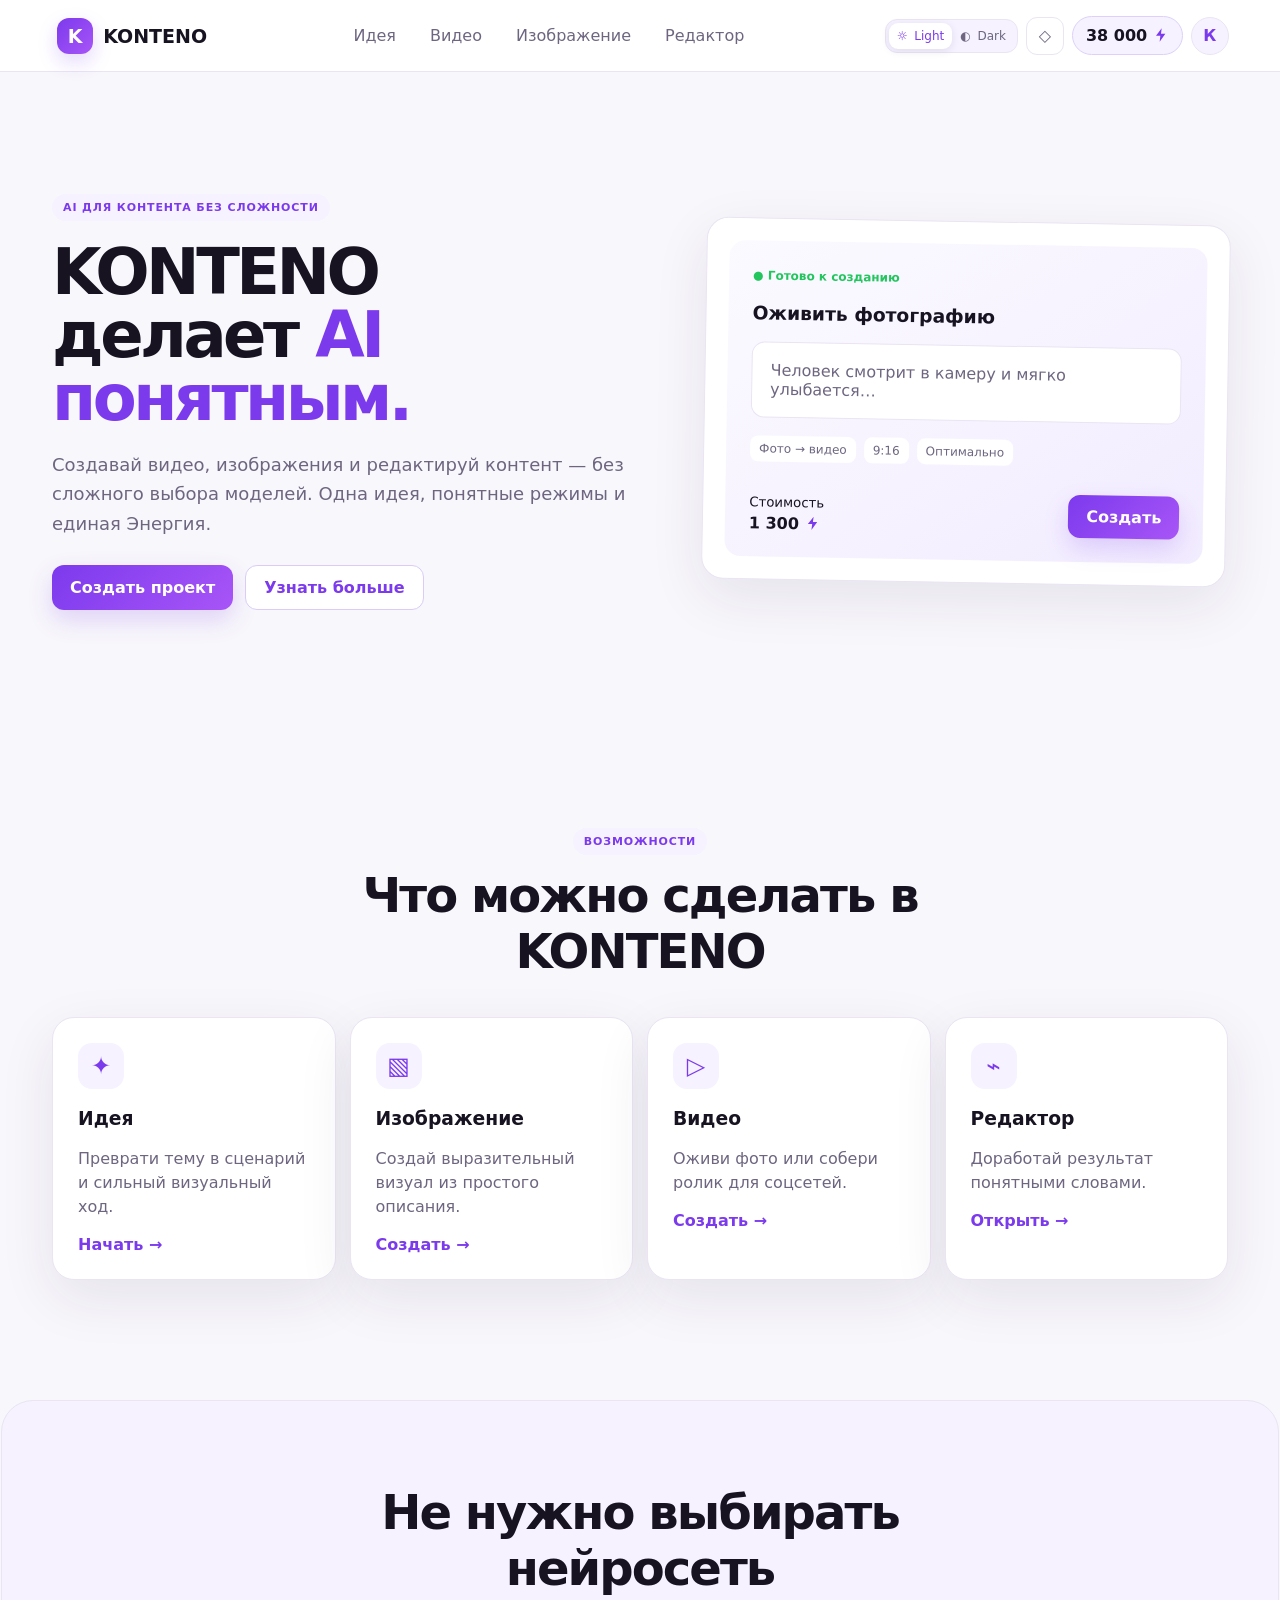
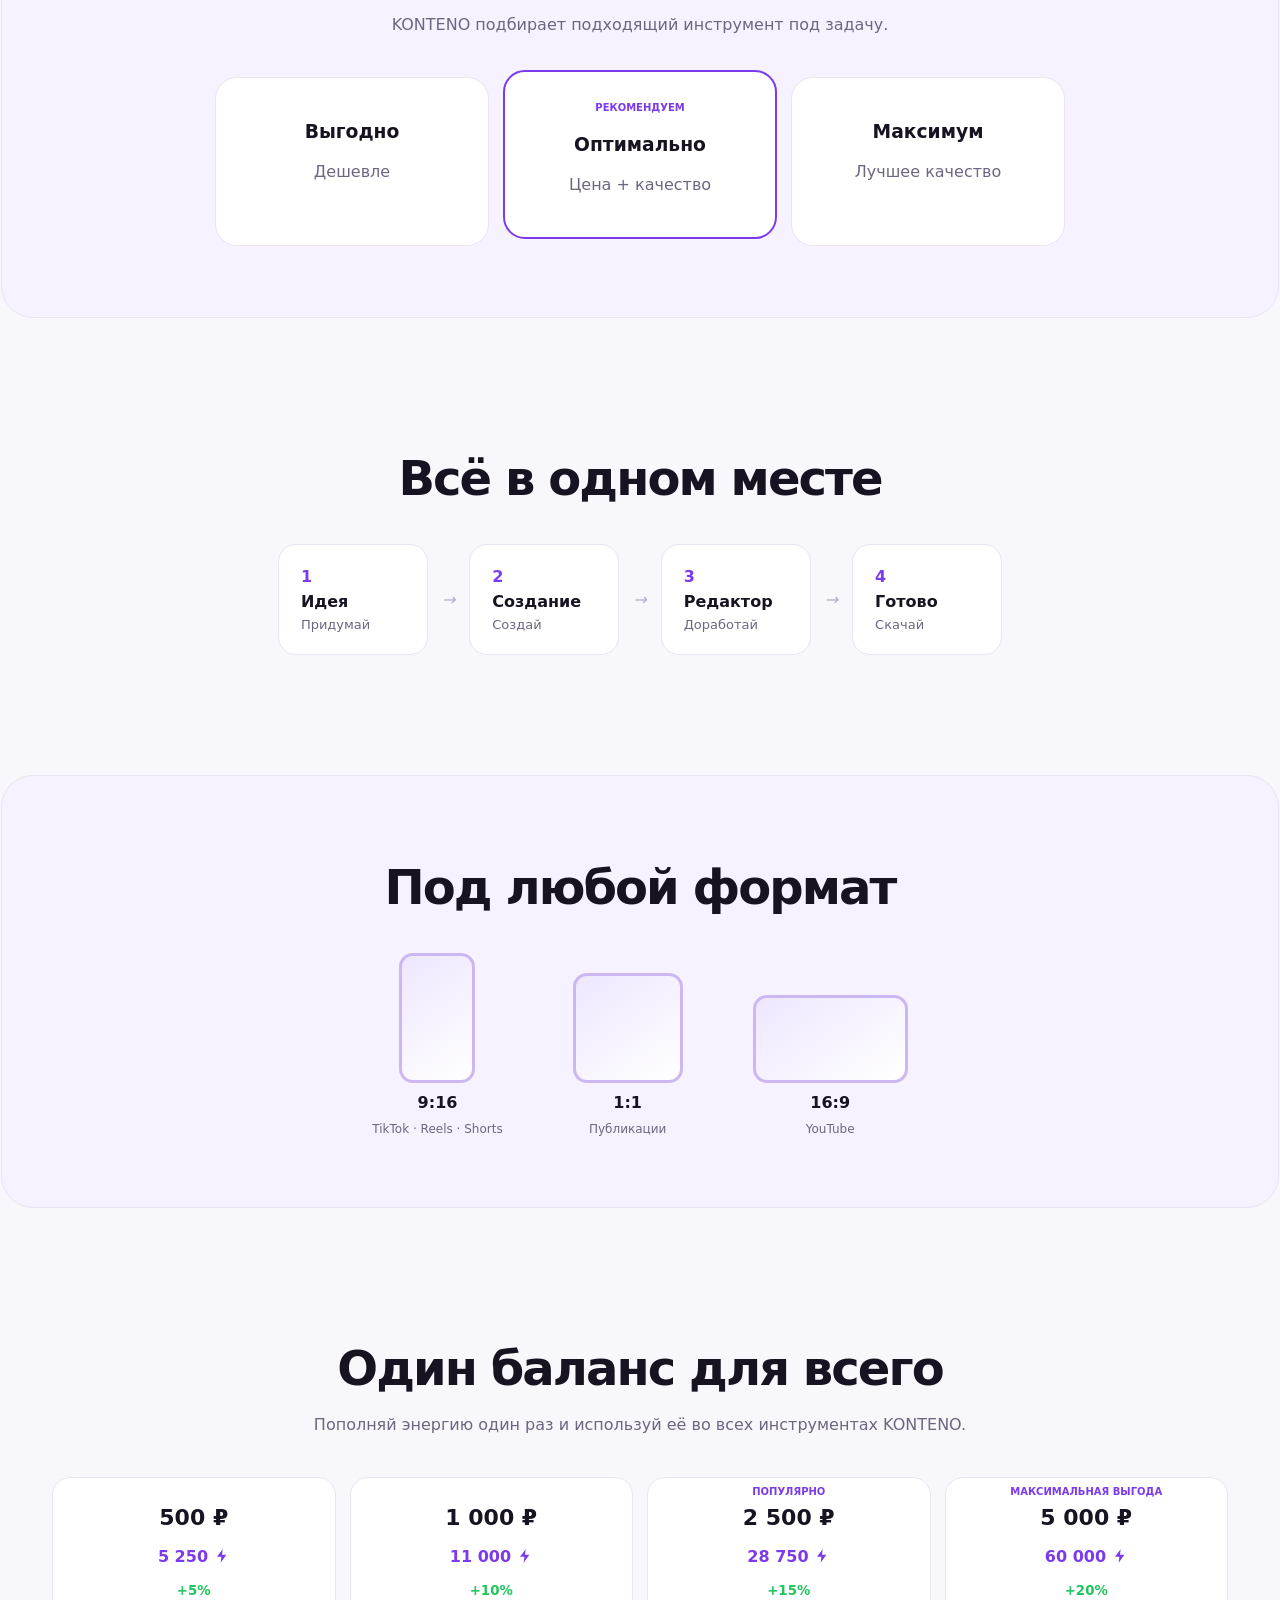
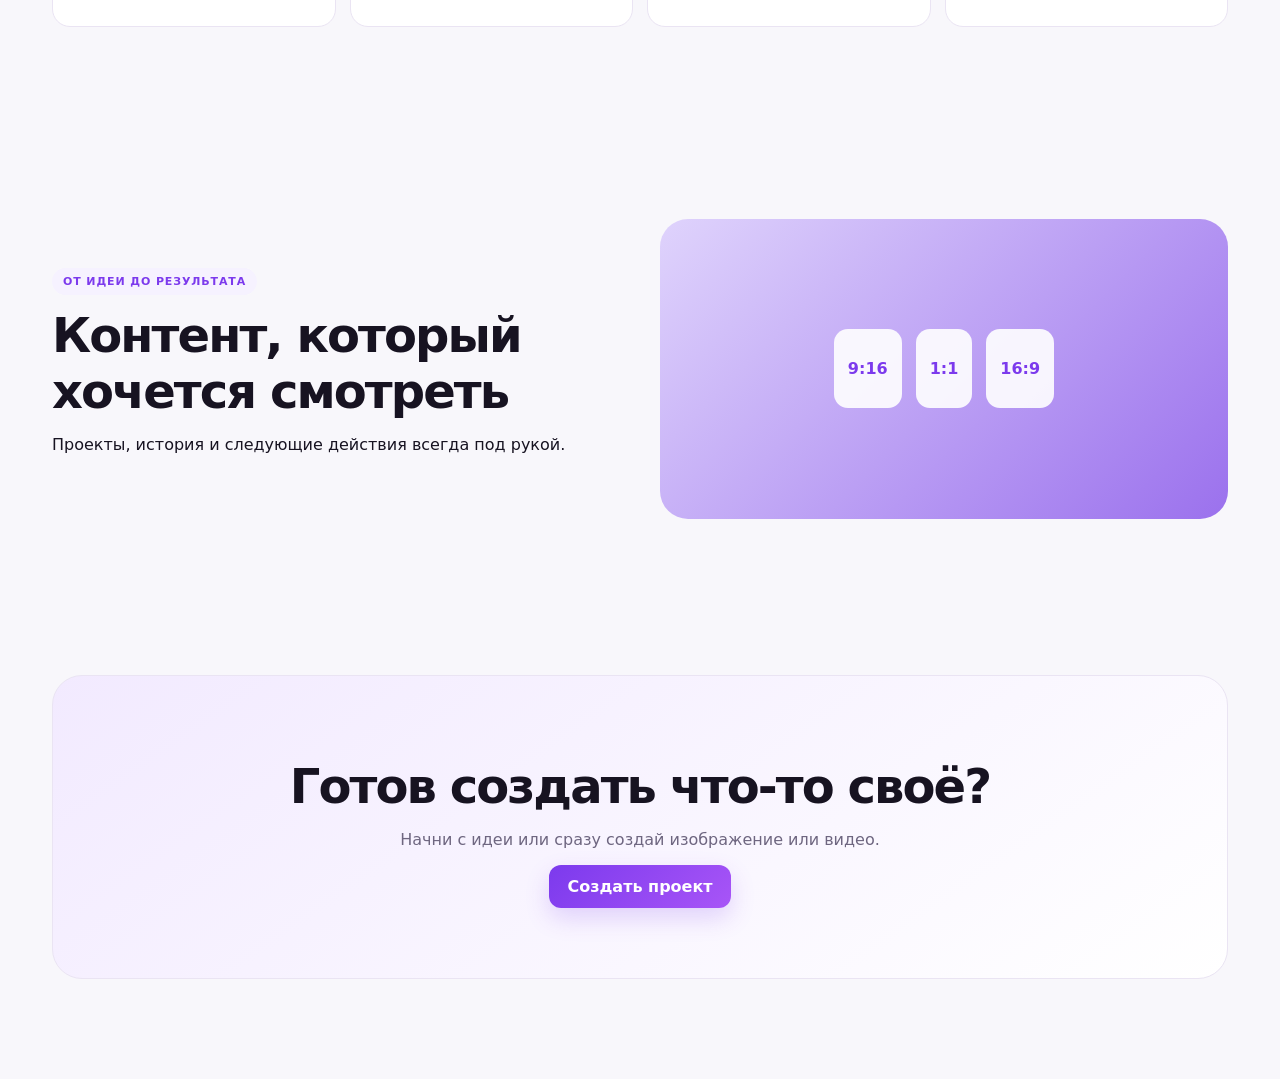
==== commit 568a4196: "Finish product workspace UX pass" ====
--- a/index.html
+++ b/index.html
@@ -1,10 +1,10 @@
 <!doctype html>
 <html lang="ru"><head><meta charset="utf-8"><meta name="viewport" content="width=device-width,initial-scale=1"><title>KONTENO — AI без сложности</title><link rel="stylesheet" href="styles.css"></head><body>
 <svg class="svg-defs" aria-hidden="true"><symbol id="zap" viewBox="0 0 24 24"><path d="M13 2 4.5 13H11l-1 9 8.5-12H12l1-8Z" fill="currentColor"/></symbol></svg>
-<header class="top" id="top"><button class="logo" onclick="goHome()"><span class="mark">K</span>KONTENO</button><nav class="product-nav" aria-label="Основная навигация"><button onclick="openStudio('home')">Идея</button><button onclick="openStudio('animate')">Видео</button><button onclick="startTask('Создать изображение')">Изображение</button><button onclick="openStudio('animate')">Редактор</button></nav><div class="header-actions"><button class="icon-btn" onclick="themeInfo()" aria-label="Тема: светлая" title="Тема: светлая">☼</button><button class="icon-btn" onclick="notify('Новых уведомлений нет')" aria-label="Уведомления">◇</button><button class="balance-pill" onclick="openStudio('balance')"><span id="headerBalance"></span></button><button class="avatar" onclick="notify('Профиль будет доступен скоро')" aria-label="Профиль">К</button></div></header>
+<header class="top" id="top"><button class="logo" onclick="goHome()"><span class="mark">K</span>KONTENO</button><nav class="product-nav" aria-label="Основная навигация"><button onclick="openStudio('idea')">Идея</button><button onclick="openStudio('video')">Видео</button><button onclick="openStudio('image')">Изображение</button><button onclick="openStudio('editor')">Редактор</button></nav><div class="header-actions"><div class="theme-toggle" role="group" aria-label="Тема оформления"><button class="active" data-theme="light" onclick="selectTheme('light')" aria-pressed="true">☼ <span>Light</span></button><button data-theme="dark" onclick="selectTheme('dark')" aria-pressed="false">◐ <span>Dark</span></button></div><button class="icon-btn" onclick="notify('Новых уведомлений нет')" aria-label="Уведомления">◇</button><button class="balance-pill" onclick="openStudio('balance')"><span id="headerBalance"></span></button><button class="avatar" onclick="openProfile()" aria-label="Профиль">К</button></div></header>
 <main class="landing" id="landing">
- <section class="hero"><div><span class="eyebrow">AI для контента без сложности</span><h1>KONTENO делает <span>AI понятным.</span></h1><p>Создавай видео, изображения и редактируй контент — без сложного выбора моделей. Одна идея, понятные режимы и единая Энергия.</p><div class="actions"><button class="btn primary" onclick="openStudio()">Создать проект</button><button class="btn secondary" onclick="document.querySelector('#possibilities').scrollIntoView({behavior:'smooth'})">Узнать больше</button></div></div><div class="demo"><div class="fake"><span class="status-dot">● Готово к созданию</span><h3>Оживить фотографию</h3><div class="fake-input">Человек смотрит в камеру и мягко улыбается…</div><div class="chips"><span>Фото → видео</span><span>9:16</span><span>Оптимально</span></div><div class="fakeprice"><span><small>Стоимость</small><b data-energy="1300"></b></span><button class="btn primary" onclick="openStudio('animate')">Создать</button></div></div></div></section>
- <section id="possibilities" class="section"><div class="section-head"><span class="eyebrow">Возможности</span><h2>Что можно сделать в KONTENO</h2></div><div class="four-grid"><article class="feature"><i>✦</i><h3>Идея</h3><p>Преврати тему в сценарий и сильный визуальный ход.</p><button onclick="openStudio('home')">Начать →</button></article><article class="feature"><i>▧</i><h3>Изображение</h3><p>Создай выразительный визуал из простого описания.</p><button onclick="startTask('Создать изображение')">Создать →</button></article><article class="feature"><i>▷</i><h3>Видео</h3><p>Оживи фото или собери ролик для соцсетей.</p><button onclick="openStudio('animate')">Создать →</button></article><article class="feature"><i>⌁</i><h3>Редактор</h3><p>Доработай результат понятными словами.</p><button onclick="openStudio('animate')">Открыть →</button></article></div></section>
+ <section class="hero"><div><span class="eyebrow">AI для контента без сложности</span><h1>KONTENO делает <span>AI понятным.</span></h1><p>Создавай видео, изображения и редактируй контент — без сложного выбора моделей. Одна идея, понятные режимы и единая Энергия.</p><div class="actions"><button class="btn primary" onclick="openStudio()">Создать проект</button><button class="btn secondary" onclick="document.querySelector('#possibilities').scrollIntoView({behavior:'smooth'})">Узнать больше</button></div></div><div class="demo"><div class="fake"><span class="status-dot">● Готово к созданию</span><h3>Оживить фотографию</h3><div class="fake-input">Человек смотрит в камеру и мягко улыбается…</div><div class="chips"><span>Фото → видео</span><span>9:16</span><span>Оптимально</span></div><div class="fakeprice"><span><small>Стоимость</small><b data-energy="1300"></b></span><button class="btn primary" onclick="openStudio('video')">Создать</button></div></div></div></section>
+ <section id="possibilities" class="section"><div class="section-head"><span class="eyebrow">Возможности</span><h2>Что можно сделать в KONTENO</h2></div><div class="four-grid"><article class="feature"><i>✦</i><h3>Идея</h3><p>Преврати тему в сценарий и сильный визуальный ход.</p><button onclick="openStudio('idea')">Начать →</button></article><article class="feature"><i>▧</i><h3>Изображение</h3><p>Создай выразительный визуал из простого описания.</p><button onclick="openStudio('image')">Создать →</button></article><article class="feature"><i>▷</i><h3>Видео</h3><p>Оживи фото или собери ролик для соцсетей.</p><button onclick="openStudio('video')">Создать →</button></article><article class="feature"><i>⌁</i><h3>Редактор</h3><p>Доработай результат понятными словами.</p><button onclick="openStudio('editor')">Открыть →</button></article></div></section>
  <section class="section subtle"><div class="section-head"><h2>Не нужно выбирать нейросеть</h2><p>KONTENO подбирает подходящий инструмент под задачу.</p></div><div class="three-grid"><div class="mode"><h3>Выгодно</h3><p>Дешевле</p></div><div class="mode selected"><span>Рекомендуем</span><h3>Оптимально</h3><p>Цена + качество</p></div><div class="mode"><h3>Максимум</h3><p>Лучшее качество</p></div></div></section>
  <section class="section"><div class="section-head"><h2>Всё в одном месте</h2></div><div class="flow"><div><b>1</b><strong>Идея</strong><span>Придумай</span></div><em>→</em><div><b>2</b><strong>Создание</strong><span>Создай</span></div><em>→</em><div><b>3</b><strong>Редактор</strong><span>Доработай</span></div><em>→</em><div><b>4</b><strong>Готово</strong><span>Скачай</span></div></div></section>
  <section class="section subtle"><div class="section-head"><h2>Под любой формат</h2></div><div class="formats"><div><i class="portrait"></i><b>9:16</b><span>TikTok · Reels · Shorts</span></div><div><i class="square"></i><b>1:1</b><span>Публикации</span></div><div><i class="wide"></i><b>16:9</b><span>YouTube</span></div></div></section>
@@ -12,13 +12,15 @@
  <section class="showcase section"><div><span class="eyebrow">От идеи до результата</span><h2>Контент, который хочется смотреть</h2><p>Проекты, история и следующие действия всегда под рукой.</p></div><div class="showcase-art"><span>9:16</span><span>1:1</span><span>16:9</span></div></section>
  <section class="final-cta"><h2>Готов создать что-то своё?</h2><p>Начни с идеи или сразу создай изображение или видео.</p><button class="btn primary" onclick="openStudio()">Создать проект</button></section>
 </main>
-<section class="studio" id="studio"><header class="studio-head"><button class="logo" onclick="goHome()"><span class="mark">K</span>KONTENO</button><nav class="product-nav"><button data-page="home" onclick="showPage('home')">Идея</button><button data-page="animate" onclick="showPage('animate')">Видео</button><button onclick="startTask('Создать изображение')">Изображение</button><button onclick="showPage('animate')">Редактор</button></nav><div class="header-actions"><button class="icon-btn" onclick="themeInfo()" aria-label="Тема: светлая">☼</button><button class="icon-btn" onclick="notify('Новых уведомлений нет')" aria-label="Уведомления">◇</button><button class="balance-pill" onclick="showPage('balance')"><span id="studioBalance"></span></button><button class="avatar" aria-label="Профиль">К</button></div></header><main class="app-main">
- <div class="page" id="home"><div class="page-head"><span class="eyebrow">Идея</span><h1>Что хочешь создать?</h1><p>Опиши задумку — KONTENO поможет превратить её в контент.</p></div><div class="promptbox"><textarea id="homePrompt" placeholder="Например: короткий ролик для Reels про кота в офисе…"></textarea><button class="btn primary" onclick="continuePrompt()">Продолжить →</button></div><div class="quick-links"><button onclick="showPage('works')">Мои работы</button><button onclick="showPage('assistant')">AI-помощник</button><button onclick="showPage('history')">История операций</button></div></div>
- <div class="page hide" id="animate"><div class="page-head"><span class="eyebrow">Видео · Редактор</span><h1>Оживить фото</h1><p>Загрузи изображение и простыми словами опиши движение.</p></div><div id="animateForm" class="creator"><div class="card"><div class="upload" id="upload"><div><span class="upload-icon">＋</span><strong>Загрузи фото</strong><p>JPG, PNG или WEBP · до 15 МБ</p></div><input type="file" accept="image/jpeg,image/png,image/webp" id="file" aria-label="Загрузить фото" onchange="previewFile(event)"></div></div><div class="card controls"><label>Что должно произойти?<textarea id="motion" placeholder="Человек поворачивается к камере и мягко улыбается"></textarea></label><div class="suggestions"><button onclick="addPrompt('Смотрит в камеру')">Смотрит в камеру</button><button onclick="addPrompt('Мягко улыбается')">Мягко улыбается</button></div><fieldset><legend>Длительность</legend><div class="segments"><button class="sel" onclick="pickDuration(this,5)">5 сек.</button><button onclick="pickDuration(this,8)">8 сек.</button><button onclick="pickDuration(this,10)">10 сек.</button></div></fieldset><fieldset><legend>Режим</legend><div class="qualities"><button onclick="pickQuality(this,'economy')"><b>Выгодно</b><small>Дешевле</small></button><button class="sel" onclick="pickQuality(this,'optimal')"><b>Оптимально</b><small>Рекомендуем</small></button><button onclick="pickQuality(this,'maximum')"><b>Максимум</b><small>Лучшее качество</small></button></div></fieldset><div class="price"><span>Стоимость <strong id="price"></strong></span><span>Баланс <b id="miniBalance"></b></span></div><button class="btn primary full" onclick="confirmGeneration()">Создать за <span id="priceBtn"></span></button></div></div><div id="generation" class="card progress hide"><div class="orb" id="orb"><b id="pct">0%</b></div><h2>Создаём твоё видео</h2><div id="steps"></div></div><div id="result" class="creator hide"><div class="card"><div class="thumb result-thumb" id="resultThumb">▷</div><div class="actions"><button class="btn primary" onclick="downloadResult()">Скачать превью</button><button class="btn secondary" onclick="editAgain()">Изменить движение</button></div></div><div class="card"><span class="eyebrow">Готово</span><h2>Видео создано</h2><button class="btn secondary" onclick="showPage('works')">Мои работы</button></div></div></div>
+<section class="studio" id="studio"><header class="studio-head"><button class="logo" onclick="goHome()"><span class="mark">K</span>KONTENO</button><nav class="product-nav"><button data-page="idea" onclick="showPage('idea')">Идея</button><button data-page="video" onclick="showPage('video')">Видео</button><button data-page="image" onclick="showPage('image')">Изображение</button><button data-page="editor" onclick="showPage('editor')">Редактор</button></nav><div class="header-actions"><div class="theme-toggle" role="group" aria-label="Тема оформления"><button class="active" data-theme="light" onclick="selectTheme('light')" aria-pressed="true">☼ <span>Light</span></button><button data-theme="dark" onclick="selectTheme('dark')" aria-pressed="false">◐ <span>Dark</span></button></div><button class="icon-btn" onclick="notify('Новых уведомлений нет')" aria-label="Уведомления">◇</button><button class="balance-pill" onclick="showPage('balance')"><span id="studioBalance"></span></button><button class="avatar" onclick="openProfile()" aria-label="Профиль">К</button></div></header><main class="app-main">
+ <div class="page" id="idea"><div class="page-head"><span class="eyebrow">Идея</span><h1>Что хочешь создать?</h1><p>Получи идею, hook или сценарий и сразу продолжи создание.</p></div><div class="idea-presets"><button onclick="setIdea('Придумай 5 hooks для короткого видео')">Hooks</button><button onclick="setIdea('Составь сценарий ролика на 30 секунд')">Сценарий</button><button onclick="setIdea('Предложи три идеи для публикации')">Идеи</button></div><div class="promptbox"><textarea id="homePrompt" placeholder="Например: короткий ролик для Reels про кота в офисе…"></textarea><button class="btn primary" onclick="continuePrompt()">Получить идею →</button></div><div class="quick-links"><button onclick="showPage('works')">Мои работы</button><button onclick="showPage('assistant')">AI-помощник</button><button onclick="showPage('history')">История операций</button></div></div>
+ <div class="page hide" id="video"><div class="page-head"><span class="eyebrow">Видео</span><h1>Оживить фото</h1><p>Загрузи изображение и простыми словами опиши движение.</p></div><div id="animateForm" class="creator"><div class="card"><div class="upload" id="upload"><div><span class="upload-icon">＋</span><strong>Загрузи фото</strong><p>JPG, PNG или WEBP · до 15 МБ</p></div><input type="file" accept="image/jpeg,image/png,image/webp" id="file" aria-label="Загрузить фото" onchange="previewFile(event)"></div></div><div class="card controls"><label>Что должно произойти?<textarea id="motion" placeholder="Человек поворачивается к камере и мягко улыбается"></textarea></label><div class="suggestions"><button onclick="addPrompt('Смотрит в камеру')">Смотрит в камеру</button><button onclick="addPrompt('Мягко улыбается')">Мягко улыбается</button></div><fieldset><legend>Длительность</legend><div class="segments"><button class="sel" onclick="pickDuration(this,5)">5 сек.</button><button onclick="pickDuration(this,8)">8 сек.</button><button onclick="pickDuration(this,10)">10 сек.</button></div></fieldset><fieldset><legend>Режим</legend><div class="qualities"><button onclick="pickQuality(this,'economy')"><b>Выгодно</b><small>Дешевле</small></button><button class="sel" onclick="pickQuality(this,'optimal')"><b>Оптимально</b><small>Рекомендуем</small></button><button onclick="pickQuality(this,'maximum')"><b>Максимум</b><small>Лучшее качество</small></button></div></fieldset><div class="price"><span>Стоимость <strong id="price"></strong></span><span>Баланс <b id="miniBalance"></b></span></div><button class="btn primary full" onclick="confirmGeneration()">Создать за <span id="priceBtn"></span></button></div></div><div id="generation" class="card progress hide"><div class="orb" id="orb"><b id="pct">0%</b></div><h2>Создаём твоё видео</h2><div id="steps"></div></div><div id="result" class="creator hide"><div class="card"><div class="thumb result-thumb" id="resultThumb">▷</div><div class="actions"><button class="btn primary" onclick="downloadResult()">Скачать превью</button><button class="btn secondary" onclick="editAgain()">Изменить движение</button></div></div><div class="card"><span class="eyebrow">Готово</span><h2>Видео создано</h2><button class="btn secondary" onclick="showPage('works')">Мои работы</button></div></div></div>
+ <div class="page hide" id="image"><div class="page-head"><span class="eyebrow">Изображение</span><h1>Создать изображение</h1><p>Опиши визуал, добавь референс при необходимости и выбери формат.</p></div><div class="workspace-grid"><section class="card workspace-form"><label>Что создать?<textarea id="imagePrompt" placeholder="Например: минималистичная предметная съёмка флакона на сиреневом фоне"></textarea></label><label>Референс (необязательно)<span class="compact-upload">＋ Добавить JPG, PNG или WEBP<input type="file" accept="image/jpeg,image/png,image/webp" onchange="previewWorkspaceFile(event,'imageReference')"></span></label><div id="imageReference" class="file-state">Без референса</div><fieldset><legend>Формат</legend><div class="segments" data-choice="imageRatio"><button class="sel" onclick="pickWorkspaceOption(this)">1:1</button><button onclick="pickWorkspaceOption(this)">9:16</button><button onclick="pickWorkspaceOption(this)">16:9</button></div></fieldset><fieldset><legend>Качество</legend><div class="qualities" data-choice="imageQuality"><button onclick="pickWorkspaceOption(this)"><b>Выгодно</b><small data-energy="450"></small></button><button class="sel" onclick="pickWorkspaceOption(this)"><b>Оптимально</b><small data-energy="850"></small></button><button onclick="pickWorkspaceOption(this)"><b>Максимум</b><small data-energy="1600"></small></button></div></fieldset><div class="tool-cost"><span>Стоимость</span><strong data-energy="850"></strong></div><button class="btn primary full" onclick="runToolDemo('image',850)">Создать изображение за <span data-energy="850"></span></button></section><aside class="card workspace-preview"><div>▧<strong>Здесь появится изображение</strong><span>Результат сохранится в «Моих работах»</span></div></aside></div></div>
+ <div class="page hide" id="editor"><div class="page-head"><span class="eyebrow">Редактор</span><h1>Доработать контент</h1><p>Загрузи изображение или видео и простыми словами опиши правку.</p></div><div class="workspace-grid"><section class="card workspace-form"><label>Исходный файл<span class="compact-upload">＋ Загрузить изображение или видео<input type="file" accept="image/*,video/*" onchange="previewWorkspaceFile(event,'editorFile')"></span></label><div id="editorFile" class="file-state">Файл не выбран</div><label>Что изменить?<textarea id="editorPrompt" placeholder="Например: убрать фон, сделать свет мягче и добавить место для заголовка"></textarea></label><div class="edit-actions"><button onclick="addEditorAction('Убрать фон')">Убрать фон</button><button onclick="addEditorAction('Улучшить качество')">Улучшить качество</button><button onclick="addEditorAction('Изменить формат на 9:16')">Формат 9:16</button></div><div class="tool-cost"><span>Стоимость правки</span><strong data-energy="600"></strong></div><button class="btn primary full" onclick="runToolDemo('editor',600)">Применить изменения за <span data-energy="600"></span></button></section><aside class="card workspace-preview"><div>⌁<strong>Предпросмотр редактора</strong><span>Загрузи файл, чтобы начать</span></div></aside></div></div>
  <div class="page hide" id="works"><div class="page-head"><h1>Мои работы</h1><p>Все созданные результаты в одном месте.</p></div><div class="works" id="worksGrid"></div></div>
  <div class="page hide" id="assistant"><div class="page-head"><span class="eyebrow">AI-помощник</span><h1>Чем помочь с контентом?</h1></div><div class="promptbox"><textarea id="assistantInput" placeholder="Например: идея для вирусного ролика…"></textarea><button class="btn primary" onclick="assistantGo()">Продолжить →</button></div><div id="assistantAnswer" class="card hide"></div></div>
- <div class="page hide purchase" id="balance"><div class="page-head"><span class="eyebrow">Единый баланс</span><h1>Пополнить энергию</h1><p>Выбери пакет, способ оплаты и пополни единый баланс KONTENO.</p><div class="current-balance">Текущий баланс <strong id="bigBalance"></strong></div></div><div id="returnCreation" class="notice hide">Параметры создания сохранены. <button onclick="showPage('animate')">Вернуться к созданию</button></div><div class="purchase-layout"><div><section class="card purchase-section"><h2>Выбери пакет</h2><div class="package-grid" id="purchasePackages"></div><label class="slider-label" for="packageSlider">Размер пакета <output id="sliderOutput"></output></label><input id="packageSlider" type="range" min="0" max="3" step="1" value="1" oninput="selectPackage(Number(this.value))"></section><section class="card purchase-section"><label>Страна оплаты<select id="country"><option>Россия</option><option>Казахстан</option><option>Беларусь</option><option>Другая страна</option></select></label><div class="demo-payment"><b>Способ оплаты</b><p>Демо-режим: платёжный провайдер пока не подключён. Реальные способы оплаты недоступны.</p></div><label>Промокод<div class="promo"><input id="promo" placeholder="Введите промокод"><button class="btn secondary" onclick="validatePromo()">Применить</button></div><small id="promoStatus">Проверка будет доступна после подключения платёжного сервиса.</small></label></section></div><aside class="card summary"><h2>Ваш заказ</h2><div id="orderSummary"></div><button id="checkout" class="btn primary full" onclick="checkout()">Перейти к оплате</button><p id="checkoutHint"></p><small>Оплата заблокирована в демо-режиме. Энергия не начисляется.</small></aside></div></div>
+ <div class="page hide purchase" id="balance"><div class="page-head"><span class="eyebrow">Единый баланс</span><h1>Пополнить энергию</h1><p>Выбери пакет, способ оплаты и пополни единый баланс KONTENO.</p><div class="current-balance">Текущий баланс <strong id="bigBalance"></strong></div></div><div id="returnCreation" class="notice hide">Параметры создания сохранены. <button onclick="showPage('video')">Вернуться к созданию</button></div><div class="purchase-layout"><div><section class="card purchase-section"><h2>Выбери пакет</h2><div class="selected-energy" aria-live="polite"><strong id="selectedEnergy"></strong><span id="selectedMeta"></span></div><label class="slider-label" for="packageSlider">Размер пакета <output id="sliderOutput"></output></label><input id="packageSlider" type="range" min="0" max="3" step="1" value="1" oninput="selectPackage(Number(this.value))"><div class="package-grid" id="purchasePackages"></div></section><section class="card purchase-section"><label>Страна оплаты<select id="country"><option>Россия</option><option>Казахстан</option><option>Беларусь</option><option>Другая страна</option></select></label><div class="demo-payment"><b>Способ оплаты</b><p>Демо-режим: платёжный провайдер пока не подключён. Реальные способы оплаты недоступны.</p></div><label>Промокод<div class="promo"><input id="promo" placeholder="Введите промокод"><button class="btn secondary" onclick="validatePromo()">Применить</button></div><small id="promoStatus">Проверка будет доступна после подключения платёжного сервиса.</small></label></section></div><aside class="card summary"><h2>Ваш заказ</h2><div id="orderSummary"></div><button id="checkout" class="btn primary full" onclick="checkout()">Перейти к оплате</button><p id="checkoutHint"></p><small>Оплата заблокирована в демо-режиме. Энергия не начисляется.</small></aside></div></div>
  <div class="page hide" id="history"><div class="page-head"><h1>История операций</h1><p>Движение единой Энергии.</p></div><div class="card transactions" id="transactions"></div></div>
- </main><nav class="mobilebar"><button data-page="home" onclick="showPage('home')">Идея</button><button data-page="animate" onclick="showPage('animate')">Видео</button><button data-page="works" onclick="showPage('works')">Работы</button><button data-page="balance" onclick="showPage('balance')">Энергия</button></nav></section>
+ </main><nav class="mobilebar"><button data-page="idea" onclick="showPage('idea')">Идея</button><button data-page="video" onclick="showPage('video')">Видео</button><button data-page="image" onclick="showPage('image')">Изображение</button><button data-page="editor" onclick="showPage('editor')">Редактор</button></nav></section>
 <div class="modal hide" id="modal" role="dialog" aria-modal="true" aria-labelledby="modalTitle" onclick="if(event.target===this)closeModal()"><div class="modalbox"><h2 id="modalTitle"></h2><div id="modalContent"></div><div class="modalactions" id="modalActions"></div></div></div><div class="toast hide" id="toast" role="status" aria-live="polite"></div>
 <script src="app.js"></script></body></html>
--- a/styles.css
+++ b/styles.css
@@ -3,3 +3,6 @@
 @media(max-width:900px){.product-nav{overflow-x:auto}.top .product-nav{display:none}.hero,.showcase,.creator,.purchase-layout{grid-template-columns:1fr}.hero{padding:60px 0;gap:35px;min-height:auto}.four-grid,.package-grid{grid-template-columns:repeat(2,1fr)}.flow{flex-wrap:wrap}.flow em{display:none}.formats{gap:30px}.summary{position:static}.studio-head{padding:0 18px}.studio-head .product-nav{order:3;position:absolute;top:72px;left:0;right:0;background:#fff;border-bottom:1px solid var(--border);justify-content:center}.app-main{padding-top:78px}.purchase-section .package-grid{grid-template-columns:repeat(2,1fr)}}
 @media(max-width:560px){.landing{padding:0 18px}.top{height:64px}.top .icon-btn{display:none}.balance-pill{font-size:12px;padding:8px}.hero h1{font-size:44px}.actions,.promptbox{align-items:stretch;flex-direction:column}.four-grid,.three-grid,.package-grid,.works{grid-template-columns:1fr}.section{padding:66px 0}.flow{display:grid;grid-template-columns:1fr 1fr}.formats{gap:16px}.wide{width:120px;height:68px}.portrait{width:58px;height:100px}.square{width:82px;height:82px}.formats span{max-width:100px;text-align:center}.studio-head{height:64px}.studio-head .product-nav{display:none}.studio-head .icon-btn{display:none}.app-main{width:calc(100% - 28px);padding:28px 0 90px}.page-head h1{font-size:34px}.creator{grid-template-columns:1fr}.upload{height:340px}.qualities{flex-direction:column}.purchase-section .package-grid{grid-template-columns:1fr 1fr}.purchase-section .package-card{min-height:120px}.mobilebar{display:grid;grid-template-columns:repeat(4,1fr);position:fixed;bottom:0;left:0;right:0;z-index:40;background:#fff;border-top:1px solid var(--border);padding:7px 5px calc(7px + env(safe-area-inset-bottom))}.mobilebar button{border:0;background:none;padding:8px 2px;color:var(--muted);font-size:11px}.mobilebar button.active{color:var(--primary);font-weight:800}.modal{align-items:end}.modalbox{width:100%;border-radius:22px 22px 0 0}.toast{left:14px;right:14px;bottom:80px}.promo{flex-direction:column}}
 @media(prefers-reduced-motion:reduce){*{scroll-behavior:auto!important;transition:none!important}}
+.theme-toggle{display:flex;padding:3px;border:1px solid var(--border);border-radius:12px;background:var(--surface-subtle)}.theme-toggle button{border:0;border-radius:9px;background:transparent;color:var(--muted);padding:6px 8px;font-size:12px}.theme-toggle button.active{background:var(--surface);color:var(--primary);box-shadow:0 2px 8px rgba(53,32,88,.1)}.theme-toggle button span{margin-left:3px}.idea-presets{display:flex;gap:9px;margin-bottom:12px}.idea-presets button,.edit-actions button{border:1px solid var(--border);border-radius:10px;background:var(--surface);color:var(--primary);padding:9px 12px;font-weight:700}.workspace-grid{display:grid;grid-template-columns:minmax(0,1.1fr) minmax(300px,.9fr);gap:18px}.workspace-form{display:grid;gap:18px}.workspace-form label{display:grid;gap:9px;font-weight:800}.workspace-form textarea{width:100%;min-height:110px;resize:vertical;padding:13px;border:1px solid var(--border);border-radius:12px}.workspace-form fieldset{border:0;padding:0;margin:0}.workspace-form legend{font-size:13px;font-weight:800}.compact-upload{position:relative;display:block;padding:16px;border:1.5px dashed #cfc2e9;border-radius:12px;background:var(--surface-subtle);color:var(--primary);text-align:center;overflow:hidden}.compact-upload input{position:absolute;inset:0;opacity:0;cursor:pointer}.file-state{margin-top:-10px;color:var(--muted);font-size:12px}.edit-actions{display:flex;gap:7px;flex-wrap:wrap}.tool-cost{display:flex;justify-content:space-between;align-items:center;padding:14px;border-radius:12px;background:var(--surface-subtle)}.workspace-preview{min-height:440px;display:grid;place-items:center;background:linear-gradient(145deg,#faf8ff,#f0e9ff)}.workspace-preview>div{display:grid;justify-items:center;gap:12px;color:var(--primary);font-size:42px}.workspace-preview strong{font-size:17px;color:var(--text)}.workspace-preview span{font-size:12px;color:var(--muted)}.selected-energy{text-align:center;display:grid;gap:6px;padding:22px;margin-bottom:12px;border-radius:18px;background:linear-gradient(145deg,var(--surface-subtle),#fff);border:1px solid #ddcff9}.selected-energy strong{font-size:clamp(34px,5vw,52px);letter-spacing:-.04em}.selected-energy span{color:var(--muted);font-weight:700}.purchase-section input[type=range]{margin-bottom:20px}
+@media(max-width:900px){.workspace-grid{grid-template-columns:1fr}.workspace-preview{min-height:280px}.theme-toggle button span{display:none}}
+@media(max-width:560px){.theme-toggle{display:none}.idea-presets{overflow-x:auto}.workspace-preview{min-height:220px}}
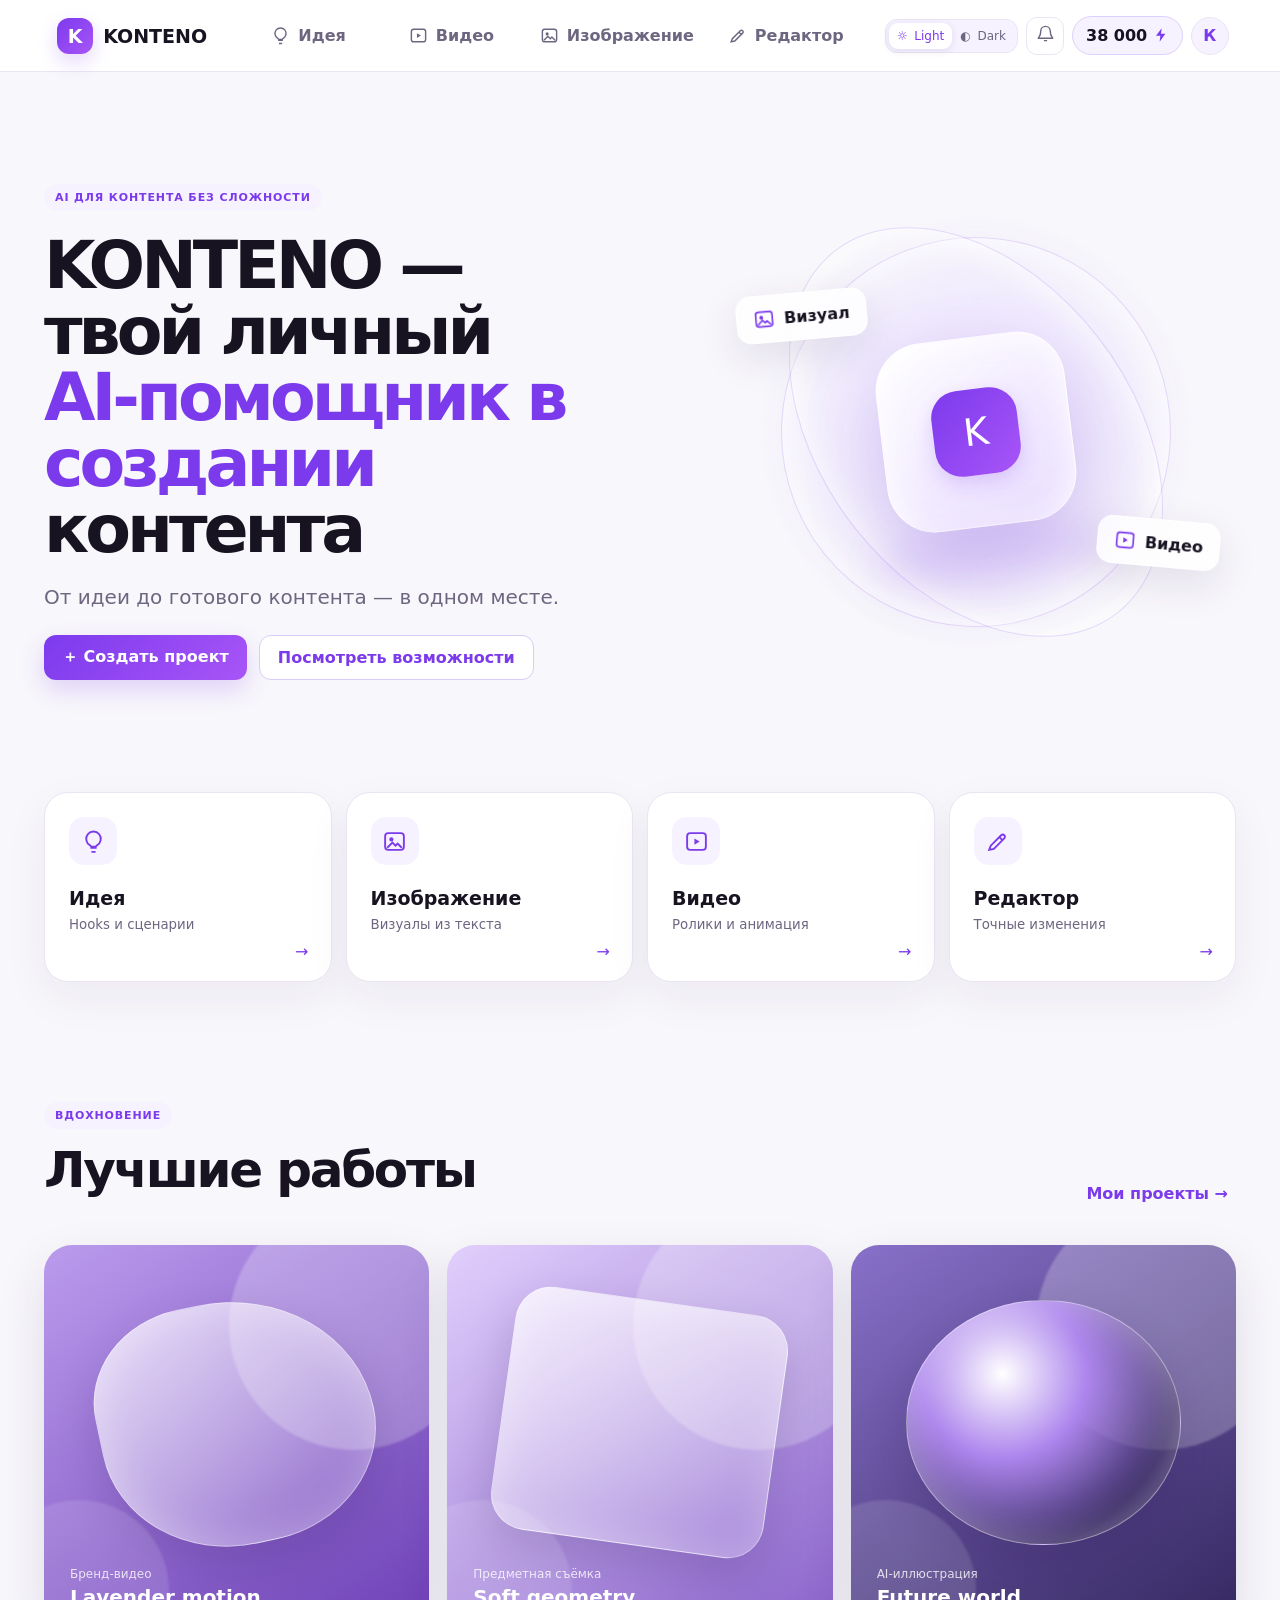
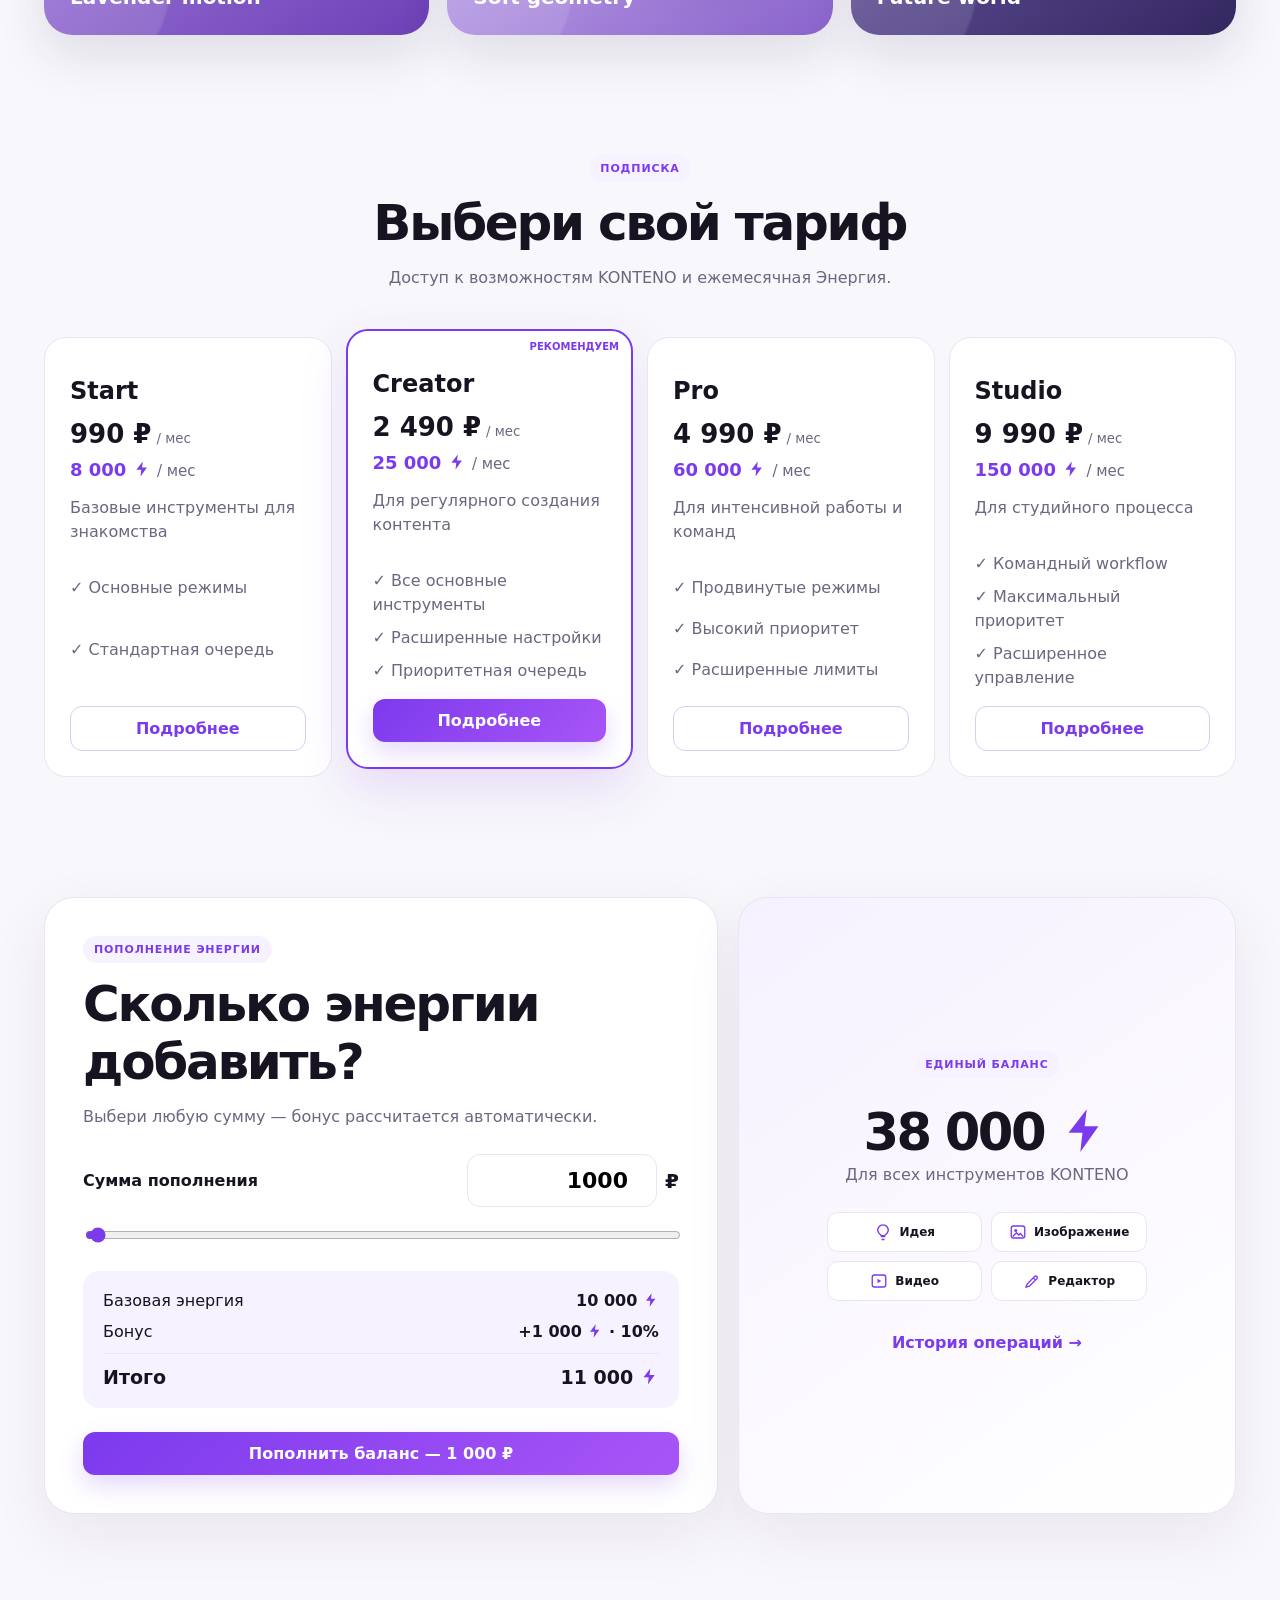
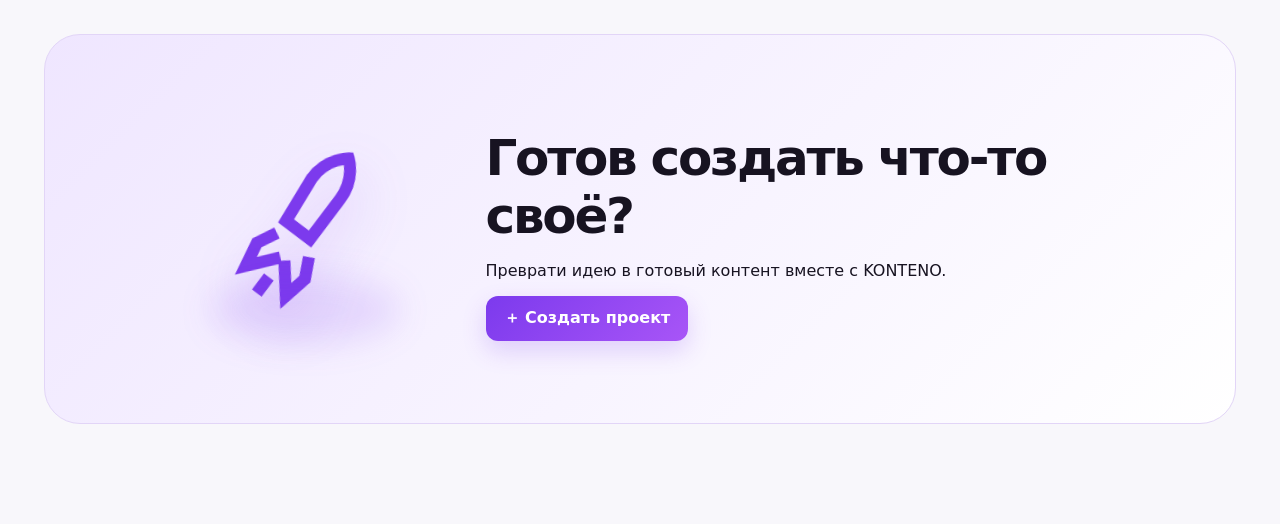
==== commit 00790db4: "Implement approved KONTENO HOME_FINAL" ====
--- a/index.html
+++ b/index.html
@@ -1,25 +1,31 @@
 <!doctype html>
 <html lang="ru"><head><meta charset="utf-8"><meta name="viewport" content="width=device-width,initial-scale=1"><title>KONTENO — AI без сложности</title><link rel="stylesheet" href="styles.css"></head><body>
-<svg class="svg-defs" aria-hidden="true"><symbol id="zap" viewBox="0 0 24 24"><path d="M13 2 4.5 13H11l-1 9 8.5-12H12l1-8Z" fill="currentColor"/></symbol></svg>
-<header class="top" id="top"><button class="logo" onclick="goHome()"><span class="mark">K</span>KONTENO</button><nav class="product-nav" aria-label="Основная навигация"><button onclick="openStudio('idea')">Идея</button><button onclick="openStudio('video')">Видео</button><button onclick="openStudio('image')">Изображение</button><button onclick="openStudio('editor')">Редактор</button></nav><div class="header-actions"><div class="theme-toggle" role="group" aria-label="Тема оформления"><button class="active" data-theme="light" onclick="selectTheme('light')" aria-pressed="true">☼ <span>Light</span></button><button data-theme="dark" onclick="selectTheme('dark')" aria-pressed="false">◐ <span>Dark</span></button></div><button class="icon-btn" onclick="notify('Новых уведомлений нет')" aria-label="Уведомления">◇</button><button class="balance-pill" onclick="openStudio('balance')"><span id="headerBalance"></span></button><button class="avatar" onclick="openProfile()" aria-label="Профиль">К</button></div></header>
-<main class="landing" id="landing">
- <section class="hero"><div><span class="eyebrow">AI для контента без сложности</span><h1>KONTENO делает <span>AI понятным.</span></h1><p>Создавай видео, изображения и редактируй контент — без сложного выбора моделей. Одна идея, понятные режимы и единая Энергия.</p><div class="actions"><button class="btn primary" onclick="openStudio()">Создать проект</button><button class="btn secondary" onclick="document.querySelector('#possibilities').scrollIntoView({behavior:'smooth'})">Узнать больше</button></div></div><div class="demo"><div class="fake"><span class="status-dot">● Готово к созданию</span><h3>Оживить фотографию</h3><div class="fake-input">Человек смотрит в камеру и мягко улыбается…</div><div class="chips"><span>Фото → видео</span><span>9:16</span><span>Оптимально</span></div><div class="fakeprice"><span><small>Стоимость</small><b data-energy="1300"></b></span><button class="btn primary" onclick="openStudio('video')">Создать</button></div></div></div></section>
- <section id="possibilities" class="section"><div class="section-head"><span class="eyebrow">Возможности</span><h2>Что можно сделать в KONTENO</h2></div><div class="four-grid"><article class="feature"><i>✦</i><h3>Идея</h3><p>Преврати тему в сценарий и сильный визуальный ход.</p><button onclick="openStudio('idea')">Начать →</button></article><article class="feature"><i>▧</i><h3>Изображение</h3><p>Создай выразительный визуал из простого описания.</p><button onclick="openStudio('image')">Создать →</button></article><article class="feature"><i>▷</i><h3>Видео</h3><p>Оживи фото или собери ролик для соцсетей.</p><button onclick="openStudio('video')">Создать →</button></article><article class="feature"><i>⌁</i><h3>Редактор</h3><p>Доработай результат понятными словами.</p><button onclick="openStudio('editor')">Открыть →</button></article></div></section>
- <section class="section subtle"><div class="section-head"><h2>Не нужно выбирать нейросеть</h2><p>KONTENO подбирает подходящий инструмент под задачу.</p></div><div class="three-grid"><div class="mode"><h3>Выгодно</h3><p>Дешевле</p></div><div class="mode selected"><span>Рекомендуем</span><h3>Оптимально</h3><p>Цена + качество</p></div><div class="mode"><h3>Максимум</h3><p>Лучшее качество</p></div></div></section>
- <section class="section"><div class="section-head"><h2>Всё в одном месте</h2></div><div class="flow"><div><b>1</b><strong>Идея</strong><span>Придумай</span></div><em>→</em><div><b>2</b><strong>Создание</strong><span>Создай</span></div><em>→</em><div><b>3</b><strong>Редактор</strong><span>Доработай</span></div><em>→</em><div><b>4</b><strong>Готово</strong><span>Скачай</span></div></div></section>
- <section class="section subtle"><div class="section-head"><h2>Под любой формат</h2></div><div class="formats"><div><i class="portrait"></i><b>9:16</b><span>TikTok · Reels · Shorts</span></div><div><i class="square"></i><b>1:1</b><span>Публикации</span></div><div><i class="wide"></i><b>16:9</b><span>YouTube</span></div></div></section>
- <section class="section" id="pricing"><div class="section-head"><h2>Один баланс для всего</h2><p>Пополняй энергию один раз и используй её во всех инструментах KONTENO.</p></div><div class="package-grid" id="landingPackages"></div></section>
- <section class="showcase section"><div><span class="eyebrow">От идеи до результата</span><h2>Контент, который хочется смотреть</h2><p>Проекты, история и следующие действия всегда под рукой.</p></div><div class="showcase-art"><span>9:16</span><span>1:1</span><span>16:9</span></div></section>
- <section class="final-cta"><h2>Готов создать что-то своё?</h2><p>Начни с идеи или сразу создай изображение или видео.</p><button class="btn primary" onclick="openStudio()">Создать проект</button></section>
+<svg class="svg-defs" aria-hidden="true"><symbol id="zap" viewBox="0 0 24 24"><path d="M13 2 4.5 13H11l-1 9 8.5-12H12l1-8Z" fill="currentColor"/></symbol><symbol id="bulb" viewBox="0 0 24 24"><path d="M9 18h6M10 22h4M8.5 15.5A7 7 0 1 1 15.5 15.5L14 17h-4l-1.5-1.5Z" fill="none" stroke="currentColor" stroke-width="1.8"/></symbol><symbol id="image-icon" viewBox="0 0 24 24"><rect x="3" y="4" width="18" height="16" rx="3" fill="none" stroke="currentColor" stroke-width="1.8"/><circle cx="9" cy="10" r="2" fill="currentColor"/><path d="m5 18 5-5 3 3 2-2 4 4" fill="none" stroke="currentColor" stroke-width="1.8"/></symbol><symbol id="play" viewBox="0 0 24 24"><rect x="3" y="4" width="18" height="16" rx="3" fill="none" stroke="currentColor" stroke-width="1.8"/><path d="m10 9 5 3-5 3V9Z" fill="currentColor"/></symbol><symbol id="edit" viewBox="0 0 24 24"><path d="m4 20 4.5-1 10-10a2.1 2.1 0 0 0-3-3l-10 10L4 20Zm9.5-12.5 3 3" fill="none" stroke="currentColor" stroke-width="1.8"/></symbol><symbol id="bell" viewBox="0 0 24 24"><path d="M18 9a6 6 0 0 0-12 0c0 7-3 7-3 9h18c0-2-3-2-3-9ZM10 21h4" fill="none" stroke="currentColor" stroke-width="1.8"/></symbol><symbol id="rocket" viewBox="0 0 24 24"><path d="M14 5c2.5-2.5 5.5-2 5.5-2s.5 3-2 5.5l-5 5-3-3 4.5-5.5ZM8 12l-3 1-2 3 5-.5M12 16l-1 3-3 2 .5-5M6 18l-2 2" fill="none" stroke="currentColor" stroke-width="1.7"/></symbol></svg>
+<header class="top" id="top"><button class="logo" onclick="goHome()"><span class="mark">K</span>KONTENO</button><nav class="product-nav" aria-label="Основная навигация"><button onclick="openStudio('idea')"><svg><use href="#bulb"></use></svg><span>Идея</span></button><button onclick="openStudio('video')"><svg><use href="#play"></use></svg><span>Видео</span></button><button onclick="openStudio('image')"><svg><use href="#image-icon"></use></svg><span>Изображение</span></button><button onclick="openStudio('editor')"><svg><use href="#edit"></use></svg><span>Редактор</span></button></nav><div class="header-actions"><div class="theme-toggle" role="group" aria-label="Тема оформления"><button class="active" data-theme="light" onclick="selectTheme('light')" aria-pressed="true">☼ <span>Light</span></button><button data-theme="dark" onclick="selectTheme('dark')" aria-pressed="false">◐ <span>Dark</span></button></div><button class="icon-btn" onclick="openStudio('notifications')" aria-label="Уведомления"><svg><use href="#bell"></use></svg></button><button class="balance-pill" onclick="openStudio('balance')"><span id="headerBalance"></span></button><button class="avatar" onclick="openProfile()" aria-label="Профиль">К</button></div></header>
+<main class="landing home-final" id="landing">
+ <section class="home-hero"><div class="hero-copy"><span class="eyebrow">AI для контента без сложности</span><h1>KONTENO —<br>твой личный<br><span>AI-помощник в создании</span><br>контента</h1><p>От идеи до готового контента — в одном месте.</p><div class="actions"><button class="btn primary" onclick="openStudio('dashboard')">＋ Создать проект</button><button class="btn secondary" onclick="document.getElementById('homeTools').scrollIntoView({behavior:'smooth'})">Посмотреть возможности</button></div></div><div class="hero-visual" aria-hidden="true"><div class="glass-orbit orbit-one"></div><div class="glass-orbit orbit-two"></div><div class="hero-core"><span class="mark">K</span><i></i></div><div class="floating-card fc-one"><svg><use href="#image-icon"></use></svg><span>Визуал</span></div><div class="floating-card fc-two"><svg><use href="#play"></use></svg><span>Видео</span></div></div></section>
+ <section class="home-tools" id="homeTools" aria-label="Инструменты KONTENO"><button onclick="openStudio('idea')"><span class="tool-icon"><svg><use href="#bulb"></use></svg></span><strong>Идея</strong><small>Hooks и сценарии</small><i>→</i></button><button onclick="openStudio('image')"><span class="tool-icon"><svg><use href="#image-icon"></use></svg></span><strong>Изображение</strong><small>Визуалы из текста</small><i>→</i></button><button onclick="openStudio('video')"><span class="tool-icon"><svg><use href="#play"></use></svg></span><strong>Видео</strong><small>Ролики и анимация</small><i>→</i></button><button onclick="openStudio('editor')"><span class="tool-icon"><svg><use href="#edit"></use></svg></span><strong>Редактор</strong><small>Точные изменения</small><i>→</i></button></section>
+ <section class="best-works"><div class="home-section-head"><div><span class="eyebrow">Вдохновение</span><h2>Лучшие работы</h2></div><button class="text-button" onclick="openStudio('projects')">Мои проекты →</button></div><div class="works-showcase"><article class="work-preview preview-fashion"><div class="preview-shape"></div><span>Бренд-видео</span><b>Lavender motion</b></article><article class="work-preview preview-product"><div class="preview-shape"></div><span>Предметная съёмка</span><b>Soft geometry</b></article><article class="work-preview preview-space"><div class="preview-shape"></div><span>AI-иллюстрация</span><b>Future world</b></article></div></section>
+ <section class="home-tariffs" id="pricing"><div class="home-section-head centered"><div><span class="eyebrow">Подписка</span><h2>Выбери свой тариф</h2><p>Доступ к возможностям KONTENO и ежемесячная Энергия.</p></div></div><div class="tariff-grid" id="landingTariffs"></div></section>
+ <section class="home-energy"><div class="energy-calculator"><span class="eyebrow">Пополнение энергии</span><h2>Сколько энергии добавить?</h2><p>Выбери любую сумму — бонус рассчитается автоматически.</p><label class="home-amount"><span>Сумма пополнения</span><span><input id="homeTopupInput" type="number" inputmode="numeric" oninput="setHomeTopupAmount(this.value)"> ₽</span></label><input id="homeTopupSlider" type="range" oninput="setHomeTopupAmount(this.value)" aria-label="Сумма пополнения"><div class="home-energy-result"><span>Базовая энергия <b id="homeBaseEnergy"></b></span><span>Бонус <b id="homeBonus"></b></span><strong>Итого <b id="homeFinalEnergy"></b></strong></div><button class="btn primary full" id="homeTopupButton" onclick="openHomeTopup()">Пополнить баланс</button></div><aside class="unified-balance"><span class="eyebrow">Единый баланс</span><strong id="homeBalance"></strong><p>Для всех инструментов KONTENO</p><div class="balance-tools"><span><svg><use href="#bulb"></use></svg>Идея</span><span><svg><use href="#image-icon"></use></svg>Изображение</span><span><svg><use href="#play"></use></svg>Видео</span><span><svg><use href="#edit"></use></svg>Редактор</span></div><button class="text-button" onclick="openStudio('history')">История операций →</button></aside></section>
+ <section class="home-final-cta"><div class="rocket-visual" aria-hidden="true"><svg><use href="#rocket"></use></svg><i></i></div><div><h2>Готов создать что-то своё?</h2><p>Преврати идею в готовый контент вместе с KONTENO.</p><button class="btn primary" onclick="openStudio('dashboard')">＋ Создать проект</button></div></section>
 </main>
-<section class="studio" id="studio"><header class="studio-head"><button class="logo" onclick="goHome()"><span class="mark">K</span>KONTENO</button><nav class="product-nav"><button data-page="idea" onclick="showPage('idea')">Идея</button><button data-page="video" onclick="showPage('video')">Видео</button><button data-page="image" onclick="showPage('image')">Изображение</button><button data-page="editor" onclick="showPage('editor')">Редактор</button></nav><div class="header-actions"><div class="theme-toggle" role="group" aria-label="Тема оформления"><button class="active" data-theme="light" onclick="selectTheme('light')" aria-pressed="true">☼ <span>Light</span></button><button data-theme="dark" onclick="selectTheme('dark')" aria-pressed="false">◐ <span>Dark</span></button></div><button class="icon-btn" onclick="notify('Новых уведомлений нет')" aria-label="Уведомления">◇</button><button class="balance-pill" onclick="showPage('balance')"><span id="studioBalance"></span></button><button class="avatar" onclick="openProfile()" aria-label="Профиль">К</button></div></header><main class="app-main">
- <div class="page" id="idea"><div class="page-head"><span class="eyebrow">Идея</span><h1>Что хочешь создать?</h1><p>Получи идею, hook или сценарий и сразу продолжи создание.</p></div><div class="idea-presets"><button onclick="setIdea('Придумай 5 hooks для короткого видео')">Hooks</button><button onclick="setIdea('Составь сценарий ролика на 30 секунд')">Сценарий</button><button onclick="setIdea('Предложи три идеи для публикации')">Идеи</button></div><div class="promptbox"><textarea id="homePrompt" placeholder="Например: короткий ролик для Reels про кота в офисе…"></textarea><button class="btn primary" onclick="continuePrompt()">Получить идею →</button></div><div class="quick-links"><button onclick="showPage('works')">Мои работы</button><button onclick="showPage('assistant')">AI-помощник</button><button onclick="showPage('history')">История операций</button></div></div>
- <div class="page hide" id="video"><div class="page-head"><span class="eyebrow">Видео</span><h1>Оживить фото</h1><p>Загрузи изображение и простыми словами опиши движение.</p></div><div id="animateForm" class="creator"><div class="card"><div class="upload" id="upload"><div><span class="upload-icon">＋</span><strong>Загрузи фото</strong><p>JPG, PNG или WEBP · до 15 МБ</p></div><input type="file" accept="image/jpeg,image/png,image/webp" id="file" aria-label="Загрузить фото" onchange="previewFile(event)"></div></div><div class="card controls"><label>Что должно произойти?<textarea id="motion" placeholder="Человек поворачивается к камере и мягко улыбается"></textarea></label><div class="suggestions"><button onclick="addPrompt('Смотрит в камеру')">Смотрит в камеру</button><button onclick="addPrompt('Мягко улыбается')">Мягко улыбается</button></div><fieldset><legend>Длительность</legend><div class="segments"><button class="sel" onclick="pickDuration(this,5)">5 сек.</button><button onclick="pickDuration(this,8)">8 сек.</button><button onclick="pickDuration(this,10)">10 сек.</button></div></fieldset><fieldset><legend>Режим</legend><div class="qualities"><button onclick="pickQuality(this,'economy')"><b>Выгодно</b><small>Дешевле</small></button><button class="sel" onclick="pickQuality(this,'optimal')"><b>Оптимально</b><small>Рекомендуем</small></button><button onclick="pickQuality(this,'maximum')"><b>Максимум</b><small>Лучшее качество</small></button></div></fieldset><div class="price"><span>Стоимость <strong id="price"></strong></span><span>Баланс <b id="miniBalance"></b></span></div><button class="btn primary full" onclick="confirmGeneration()">Создать за <span id="priceBtn"></span></button></div></div><div id="generation" class="card progress hide"><div class="orb" id="orb"><b id="pct">0%</b></div><h2>Создаём твоё видео</h2><div id="steps"></div></div><div id="result" class="creator hide"><div class="card"><div class="thumb result-thumb" id="resultThumb">▷</div><div class="actions"><button class="btn primary" onclick="downloadResult()">Скачать превью</button><button class="btn secondary" onclick="editAgain()">Изменить движение</button></div></div><div class="card"><span class="eyebrow">Готово</span><h2>Видео создано</h2><button class="btn secondary" onclick="showPage('works')">Мои работы</button></div></div></div>
+<section class="studio" id="studio"><header class="studio-head"><button class="logo" onclick="goHome()"><span class="mark">K</span>KONTENO</button><nav class="product-nav"><button data-page="idea" onclick="showPage('idea')">Идея</button><button data-page="video" onclick="showPage('video')">Видео</button><button data-page="image" onclick="showPage('image')">Изображение</button><button data-page="editor" onclick="showPage('editor')">Редактор</button></nav><div class="header-actions"><div class="theme-toggle" role="group" aria-label="Тема оформления"><button class="active" data-theme="light" onclick="selectTheme('light')" aria-pressed="true">☼ <span>Light</span></button><button data-theme="dark" onclick="selectTheme('dark')" aria-pressed="false">◐ <span>Dark</span></button></div><button class="icon-btn" onclick="openStudio('notifications')" aria-label="Уведомления">◇</button><button class="balance-pill" onclick="showPage('balance')"><span id="studioBalance"></span></button><button class="avatar" onclick="openProfile()" aria-label="Профиль">К</button></div></header><main class="app-main">
+ <div class="page hide" id="dashboard"><div class="dashboard-hero"><div><span class="eyebrow">Dashboard</span><h1>Добро пожаловать в KONTENO</h1><p>Продолжи проект или начни новый контент.</p><div class="actions"><button class="btn primary" onclick="showPage('idea')">Начать с идеи</button><button class="btn secondary" onclick="showPage('projects')">Мои проекты</button></div></div><div class="energy-orb"><strong id="dashboardBalance"></strong><span>доступно</span></div></div><div class="dashboard-grid"><button onclick="showPage('image')">▧<strong>Изображение</strong><span>Создать новый визуал</span></button><button onclick="showPage('video')">▷<strong>Видео</strong><span>Оживить фотографию</span></button><button onclick="showPage('editor')">⌁<strong>Редактор</strong><span>Доработать контент</span></button></div></div>
+ <div class="page" id="idea"><div class="page-head"><span class="eyebrow">Идея</span><h1>Что хочешь создать?</h1><p>Получи идею, hook или сценарий и сразу продолжи создание.</p></div><div class="idea-presets"><button onclick="setIdea('Придумай 5 hooks для короткого видео')">Hooks</button><button onclick="setIdea('Составь сценарий ролика на 30 секунд')">Сценарий</button><button onclick="setIdea('Предложи три идеи для публикации')">Идеи</button></div><div class="promptbox"><textarea id="homePrompt" placeholder="Например: короткий ролик для Reels про кота в офисе…"></textarea><button class="btn primary" onclick="continuePrompt()">Получить идею →</button></div><div class="quick-links"><button onclick="showPage('projects')">Мои работы</button><button onclick="showPage('assistant')">AI-помощник</button><button onclick="showPage('history')">История операций</button></div></div>
+ <div class="page hide" id="video"><div class="page-head"><span class="eyebrow">Видео</span><h1>Оживить фото</h1><p>Загрузи изображение и простыми словами опиши движение.</p></div><div id="animateForm" class="creator"><div class="card"><div class="upload" id="upload"><div><span class="upload-icon">＋</span><strong>Загрузи фото</strong><p>JPG, PNG или WEBP · до 15 МБ</p></div><input type="file" accept="image/jpeg,image/png,image/webp" id="file" aria-label="Загрузить фото" onchange="previewFile(event)"></div></div><div class="card controls"><label>Что должно произойти?<textarea id="motion" placeholder="Человек поворачивается к камере и мягко улыбается"></textarea></label><div class="suggestions"><button onclick="addPrompt('Смотрит в камеру')">Смотрит в камеру</button><button onclick="addPrompt('Мягко улыбается')">Мягко улыбается</button></div><fieldset><legend>Длительность</legend><div class="segments"><button class="sel" onclick="pickDuration(this,5)">5 сек.</button><button onclick="pickDuration(this,8)">8 сек.</button><button onclick="pickDuration(this,10)">10 сек.</button></div></fieldset><fieldset><legend>Режим</legend><div class="qualities"><button onclick="pickQuality(this,'economy')"><b>Выгодно</b><small>Дешевле</small></button><button class="sel" onclick="pickQuality(this,'optimal')"><b>Оптимально</b><small>Рекомендуем</small></button><button onclick="pickQuality(this,'maximum')"><b>Максимум</b><small>Лучшее качество</small></button></div></fieldset><div class="price"><span>Стоимость <strong id="price"></strong></span><span>Баланс <b id="miniBalance"></b></span></div><button class="btn primary full" onclick="confirmGeneration()">Создать за <span id="priceBtn"></span></button></div></div><div id="generation" class="card progress hide"><div class="orb" id="orb"><b id="pct">0%</b></div><h2>Создаём твоё видео</h2><div id="steps"></div></div><div id="result" class="creator hide"><div class="card"><div class="thumb result-thumb" id="resultThumb">▷</div><div class="actions"><button class="btn primary" onclick="downloadResult()">Скачать превью</button><button class="btn secondary" onclick="editAgain()">Изменить движение</button></div></div><div class="card"><span class="eyebrow">Готово</span><h2>Видео создано</h2><button class="btn secondary" onclick="showPage('projects')">Мои работы</button></div></div></div>
  <div class="page hide" id="image"><div class="page-head"><span class="eyebrow">Изображение</span><h1>Создать изображение</h1><p>Опиши визуал, добавь референс при необходимости и выбери формат.</p></div><div class="workspace-grid"><section class="card workspace-form"><label>Что создать?<textarea id="imagePrompt" placeholder="Например: минималистичная предметная съёмка флакона на сиреневом фоне"></textarea></label><label>Референс (необязательно)<span class="compact-upload">＋ Добавить JPG, PNG или WEBP<input type="file" accept="image/jpeg,image/png,image/webp" onchange="previewWorkspaceFile(event,'imageReference')"></span></label><div id="imageReference" class="file-state">Без референса</div><fieldset><legend>Формат</legend><div class="segments" data-choice="imageRatio"><button class="sel" onclick="pickWorkspaceOption(this)">1:1</button><button onclick="pickWorkspaceOption(this)">9:16</button><button onclick="pickWorkspaceOption(this)">16:9</button></div></fieldset><fieldset><legend>Качество</legend><div class="qualities" data-choice="imageQuality"><button onclick="pickWorkspaceOption(this)"><b>Выгодно</b><small data-energy="450"></small></button><button class="sel" onclick="pickWorkspaceOption(this)"><b>Оптимально</b><small data-energy="850"></small></button><button onclick="pickWorkspaceOption(this)"><b>Максимум</b><small data-energy="1600"></small></button></div></fieldset><div class="tool-cost"><span>Стоимость</span><strong data-energy="850"></strong></div><button class="btn primary full" onclick="runToolDemo('image',850)">Создать изображение за <span data-energy="850"></span></button></section><aside class="card workspace-preview"><div>▧<strong>Здесь появится изображение</strong><span>Результат сохранится в «Моих работах»</span></div></aside></div></div>
  <div class="page hide" id="editor"><div class="page-head"><span class="eyebrow">Редактор</span><h1>Доработать контент</h1><p>Загрузи изображение или видео и простыми словами опиши правку.</p></div><div class="workspace-grid"><section class="card workspace-form"><label>Исходный файл<span class="compact-upload">＋ Загрузить изображение или видео<input type="file" accept="image/*,video/*" onchange="previewWorkspaceFile(event,'editorFile')"></span></label><div id="editorFile" class="file-state">Файл не выбран</div><label>Что изменить?<textarea id="editorPrompt" placeholder="Например: убрать фон, сделать свет мягче и добавить место для заголовка"></textarea></label><div class="edit-actions"><button onclick="addEditorAction('Убрать фон')">Убрать фон</button><button onclick="addEditorAction('Улучшить качество')">Улучшить качество</button><button onclick="addEditorAction('Изменить формат на 9:16')">Формат 9:16</button></div><div class="tool-cost"><span>Стоимость правки</span><strong data-energy="600"></strong></div><button class="btn primary full" onclick="runToolDemo('editor',600)">Применить изменения за <span data-energy="600"></span></button></section><aside class="card workspace-preview"><div>⌁<strong>Предпросмотр редактора</strong><span>Загрузи файл, чтобы начать</span></div></aside></div></div>
- <div class="page hide" id="works"><div class="page-head"><h1>Мои работы</h1><p>Все созданные результаты в одном месте.</p></div><div class="works" id="worksGrid"></div></div>
+ <div class="page hide" id="projects"><div class="page-head"><h1>Мои проекты</h1><p>Все созданные результаты в одном месте.</p></div><div class="works" id="worksGrid"></div></div>
  <div class="page hide" id="assistant"><div class="page-head"><span class="eyebrow">AI-помощник</span><h1>Чем помочь с контентом?</h1></div><div class="promptbox"><textarea id="assistantInput" placeholder="Например: идея для вирусного ролика…"></textarea><button class="btn primary" onclick="assistantGo()">Продолжить →</button></div><div id="assistantAnswer" class="card hide"></div></div>
- <div class="page hide purchase" id="balance"><div class="page-head"><span class="eyebrow">Единый баланс</span><h1>Пополнить энергию</h1><p>Выбери пакет, способ оплаты и пополни единый баланс KONTENO.</p><div class="current-balance">Текущий баланс <strong id="bigBalance"></strong></div></div><div id="returnCreation" class="notice hide">Параметры создания сохранены. <button onclick="showPage('video')">Вернуться к созданию</button></div><div class="purchase-layout"><div><section class="card purchase-section"><h2>Выбери пакет</h2><div class="selected-energy" aria-live="polite"><strong id="selectedEnergy"></strong><span id="selectedMeta"></span></div><label class="slider-label" for="packageSlider">Размер пакета <output id="sliderOutput"></output></label><input id="packageSlider" type="range" min="0" max="3" step="1" value="1" oninput="selectPackage(Number(this.value))"><div class="package-grid" id="purchasePackages"></div></section><section class="card purchase-section"><label>Страна оплаты<select id="country"><option>Россия</option><option>Казахстан</option><option>Беларусь</option><option>Другая страна</option></select></label><div class="demo-payment"><b>Способ оплаты</b><p>Демо-режим: платёжный провайдер пока не подключён. Реальные способы оплаты недоступны.</p></div><label>Промокод<div class="promo"><input id="promo" placeholder="Введите промокод"><button class="btn secondary" onclick="validatePromo()">Применить</button></div><small id="promoStatus">Проверка будет доступна после подключения платёжного сервиса.</small></label></section></div><aside class="card summary"><h2>Ваш заказ</h2><div id="orderSummary"></div><button id="checkout" class="btn primary full" onclick="checkout()">Перейти к оплате</button><p id="checkoutHint"></p><small>Оплата заблокирована в демо-режиме. Энергия не начисляется.</small></aside></div></div>
+ <div class="page hide" id="profile"><div class="page-head"><span class="eyebrow">Аккаунт</span><h1>Профиль</h1><p>Личные данные и быстрый доступ к настройкам.</p></div><div class="account-layout"><nav class="account-nav"><button onclick="showPage('profile')" class="active">Профиль</button><button onclick="showPage('settings')">Настройки</button><button onclick="showPage('subscription')">Тариф</button><button onclick="showPage('payments')">Платежи</button><button onclick="showPage('notifications')">Уведомления</button><button onclick="showPage('onboarding')">Онбординг</button></nav><section class="card account-card"><div class="profile-row"><span class="profile-avatar">К</span><div><h2>Пользователь KONTENO</h2><p>Демо-профиль</p></div></div><label>Имя<input value="Пользователь KONTENO"></label><label>Email<input type="email" placeholder="name@example.com"></label><button class="btn primary" onclick="notify('Профиль сохранён локально')">Сохранить</button></section></div></div>
+ <div class="page hide" id="settings"><div class="page-head"><h1>Настройки</h1></div><div class="card settings-list"><label><span>Язык интерфейса<small>Русский</small></span><select><option>Русский</option></select></label><label><span>Автосохранение<small>Сохранять параметры создания</small></span><input type="checkbox" checked></label><button class="btn secondary" onclick="showPage('profile')">Вернуться в профиль</button></div></div>
+ <div class="page hide" id="subscription"><div class="page-head"><span class="eyebrow">Подписка</span><h1>Выбери тариф</h1><p>Тариф и Энергия — независимые системы.</p></div><div class="tariff-grid" id="accountTariffs"></div></div>
+ <div class="page hide" id="payments"><div class="page-head"><h1>История платежей</h1><p>Здесь появятся подтверждённые операции платёжного провайдера.</p></div><div class="card empty-state"><b>Платежей пока нет</b><p>Демо-checkout не создаёт платежи и не начисляет Энергию.</p></div></div>
+ <div class="page hide" id="auth"><div class="auth-card card"><span class="mark">K</span><h1>Войти в KONTENO</h1><p>Продолжи работу со своими проектами.</p><label>Email<input type="email" placeholder="name@example.com"></label><button class="btn primary full" onclick="notify('Auth backend пока не подключён')">Продолжить</button><small>Демо-форма не создаёт аккаунт и не отправляет данные.</small></div></div>
+ <div class="page hide" id="onboarding"><div class="page-head"><span class="eyebrow">Быстрый старт</span><h1>Три шага до первого результата</h1></div><div class="onboarding-grid"><article><b>1</b><h3>Опиши идею</h3><p>Расскажи, какой контент нужен.</p></article><article><b>2</b><h3>Выбери формат</h3><p>KONTENO подберёт подходящий инструмент.</p></article><article><b>3</b><h3>Создай</h3><p>Проверь стоимость в Энергии и запусти создание.</p></article></div><button class="btn primary" onclick="showPage('idea')">Начать</button></div>
+ <div class="page hide" id="notifications"><div class="page-head"><h1>Уведомления</h1></div><div class="card empty-state"><b>Всё просмотрено</b><p>Новые события проектов и платежей появятся здесь.</p></div></div>
+ <div class="page hide purchase" id="balance"><div class="page-head"><span class="eyebrow">Единый баланс</span><h1>Пополнить энергию</h1><p>Выбери произвольную сумму и пополни единый баланс KONTENO.</p><div class="current-balance">Текущий баланс <strong id="bigBalance"></strong></div></div><div id="returnCreation" class="notice hide">Параметры создания сохранены. <button onclick="returnToCreation()">Вернуться к созданию</button></div><div class="purchase-layout"><div><section class="card purchase-section"><h2>Сумма пополнения</h2><label class="amount-input"><span>Сумма в рублях</span><span><input id="topupInput" type="number" inputmode="numeric" oninput="setTopupAmount(this.value)" aria-describedby="topupRange"> ₽</span></label><input id="topupSlider" type="range" oninput="setTopupAmount(this.value)" aria-label="Сумма пополнения"><div id="topupRange" class="range-labels"></div><div class="selected-energy" aria-live="polite"><small>На баланс поступит</small><strong id="selectedEnergy"></strong><span id="selectedMeta"></span></div></section><section class="card purchase-section"><label>Страна оплаты<select id="country"><option>Россия</option><option>Казахстан</option><option>Беларусь</option><option>Другая страна</option></select></label><div class="demo-payment"><b>Способ оплаты</b><p>Демо-режим: платёжный провайдер пока не подключён. Реальные способы оплаты недоступны.</p></div><label>Промокод<div class="promo"><input id="promo" placeholder="Введите промокод"><button class="btn secondary" onclick="validatePromo()">Применить</button></div><small id="promoStatus">Проверка будет доступна после подключения платёжного сервиса.</small></label></section></div><aside class="card summary"><h2>Ваш заказ</h2><div id="orderSummary"></div><button id="checkout" class="btn primary full" onclick="checkout()">Перейти к оплате</button><p id="checkoutHint"></p><small>Оплата заблокирована в демо-режиме. Энергия не начисляется.</small></aside></div></div>
  <div class="page hide" id="history"><div class="page-head"><h1>История операций</h1><p>Движение единой Энергии.</p></div><div class="card transactions" id="transactions"></div></div>
  </main><nav class="mobilebar"><button data-page="idea" onclick="showPage('idea')">Идея</button><button data-page="video" onclick="showPage('video')">Видео</button><button data-page="image" onclick="showPage('image')">Изображение</button><button data-page="editor" onclick="showPage('editor')">Редактор</button></nav></section>
 <div class="modal hide" id="modal" role="dialog" aria-modal="true" aria-labelledby="modalTitle" onclick="if(event.target===this)closeModal()"><div class="modalbox"><h2 id="modalTitle"></h2><div id="modalContent"></div><div class="modalactions" id="modalActions"></div></div></div><div class="toast hide" id="toast" role="status" aria-live="polite"></div>
--- a/styles.css
+++ b/styles.css
@@ -6,3 +6,13 @@
 .theme-toggle{display:flex;padding:3px;border:1px solid var(--border);border-radius:12px;background:var(--surface-subtle)}.theme-toggle button{border:0;border-radius:9px;background:transparent;color:var(--muted);padding:6px 8px;font-size:12px}.theme-toggle button.active{background:var(--surface);color:var(--primary);box-shadow:0 2px 8px rgba(53,32,88,.1)}.theme-toggle button span{margin-left:3px}.idea-presets{display:flex;gap:9px;margin-bottom:12px}.idea-presets button,.edit-actions button{border:1px solid var(--border);border-radius:10px;background:var(--surface);color:var(--primary);padding:9px 12px;font-weight:700}.workspace-grid{display:grid;grid-template-columns:minmax(0,1.1fr) minmax(300px,.9fr);gap:18px}.workspace-form{display:grid;gap:18px}.workspace-form label{display:grid;gap:9px;font-weight:800}.workspace-form textarea{width:100%;min-height:110px;resize:vertical;padding:13px;border:1px solid var(--border);border-radius:12px}.workspace-form fieldset{border:0;padding:0;margin:0}.workspace-form legend{font-size:13px;font-weight:800}.compact-upload{position:relative;display:block;padding:16px;border:1.5px dashed #cfc2e9;border-radius:12px;background:var(--surface-subtle);color:var(--primary);text-align:center;overflow:hidden}.compact-upload input{position:absolute;inset:0;opacity:0;cursor:pointer}.file-state{margin-top:-10px;color:var(--muted);font-size:12px}.edit-actions{display:flex;gap:7px;flex-wrap:wrap}.tool-cost{display:flex;justify-content:space-between;align-items:center;padding:14px;border-radius:12px;background:var(--surface-subtle)}.workspace-preview{min-height:440px;display:grid;place-items:center;background:linear-gradient(145deg,#faf8ff,#f0e9ff)}.workspace-preview>div{display:grid;justify-items:center;gap:12px;color:var(--primary);font-size:42px}.workspace-preview strong{font-size:17px;color:var(--text)}.workspace-preview span{font-size:12px;color:var(--muted)}.selected-energy{text-align:center;display:grid;gap:6px;padding:22px;margin-bottom:12px;border-radius:18px;background:linear-gradient(145deg,var(--surface-subtle),#fff);border:1px solid #ddcff9}.selected-energy strong{font-size:clamp(34px,5vw,52px);letter-spacing:-.04em}.selected-energy span{color:var(--muted);font-weight:700}.purchase-section input[type=range]{margin-bottom:20px}
 @media(max-width:900px){.workspace-grid{grid-template-columns:1fr}.workspace-preview{min-height:280px}.theme-toggle button span{display:none}}
 @media(max-width:560px){.theme-toggle{display:none}.idea-presets{overflow-x:auto}.workspace-preview{min-height:220px}}
+.top,.studio-head{display:grid;grid-template-columns:auto minmax(420px,1fr) auto;gap:28px}.product-nav{width:100%;display:grid;grid-template-columns:repeat(4,1fr);justify-self:stretch}.product-nav button{text-align:center}.tariff-grid{display:grid;grid-template-columns:repeat(4,1fr);gap:14px}.tariff-card{position:relative;padding:25px;background:var(--surface);border:1px solid var(--border);border-radius:22px;display:flex;flex-direction:column;min-height:340px}.tariff-card.recommended{border:2px solid var(--primary);box-shadow:0 20px 50px rgba(124,58,237,.14);transform:translateY(-8px)}.tariff-card>span{position:absolute;top:10px;right:12px;color:var(--primary);font-size:10px;font-weight:900;text-transform:uppercase}.tariff-card h3{font-size:24px;margin:14px 0 4px}.tariff-card p,.tariff-card li{color:var(--muted);line-height:1.5}.tariff-card ul{padding:0;list-style:none;display:grid;gap:9px;flex:1}.energy-story,.dashboard-hero{display:grid;grid-template-columns:1.2fr .8fr;align-items:center;gap:40px;padding:60px;border:1px solid var(--border);border-radius:30px;background:linear-gradient(145deg,#fff,#f3edff)}.energy-story h2,.dashboard-hero h1{font-size:clamp(34px,4vw,52px);letter-spacing:-.04em;margin:14px 0}.energy-story p,.dashboard-hero p{color:var(--muted);line-height:1.6}.energy-orb{justify-self:center;width:230px;height:230px;border-radius:50%;display:grid;place-content:center;text-align:center;background:radial-gradient(circle at 30% 25%,#fff 0,#eee6ff 43%,#c4a8fa 100%);box-shadow:0 25px 60px rgba(124,58,237,.2),inset 0 0 30px rgba(255,255,255,.7)}.energy-orb strong{font-size:28px}.energy-orb span{color:var(--muted);margin-top:6px}.faq{max-width:800px;margin:auto}.faq details{background:var(--surface);border:1px solid var(--border);border-radius:16px;padding:18px 20px;margin:10px 0}.faq summary{cursor:pointer;font-weight:800}.faq p{color:var(--muted)}.dashboard-grid{display:grid;grid-template-columns:repeat(3,1fr);gap:14px;margin-top:18px}.dashboard-grid button{border:1px solid var(--border);border-radius:18px;background:#fff;padding:24px;display:grid;gap:9px;text-align:left;color:var(--primary);font-size:26px}.dashboard-grid strong{color:var(--text);font-size:17px}.dashboard-grid span{color:var(--muted);font-size:12px}.account-layout{display:grid;grid-template-columns:230px minmax(0,1fr);gap:18px}.account-nav{display:grid;align-content:start;gap:5px}.account-nav button{border:0;border-radius:10px;background:transparent;text-align:left;padding:11px;color:var(--muted)}.account-nav button.active,.account-nav button:hover{background:var(--surface-subtle);color:var(--primary)}.account-card{max-width:680px}.account-card label,.auth-card label{display:grid;gap:7px;margin:16px 0;font-weight:700}.account-card input,.auth-card input,.settings-list select{padding:12px;border:1px solid var(--border);border-radius:11px}.profile-row{display:flex;align-items:center;gap:14px}.profile-avatar{width:60px;height:60px;border-radius:50%;display:grid;place-items:center;background:var(--surface-subtle);color:var(--primary);font-size:22px;font-weight:900}.settings-list{max-width:700px}.settings-list label{display:flex;align-items:center;justify-content:space-between;padding:14px 0;border-bottom:1px solid var(--border)}.settings-list label span{display:grid}.settings-list small,.empty-state p,.auth-card small{color:var(--muted)}.empty-state{text-align:center;padding:60px}.auth-card{max-width:440px;margin:40px auto;display:grid;gap:8px}.auth-card .mark{margin:auto}.auth-card h1,.auth-card p,.auth-card small{text-align:center}.onboarding-grid{display:grid;grid-template-columns:repeat(3,1fr);gap:14px;margin-bottom:20px}.onboarding-grid article{padding:24px;border:1px solid var(--border);background:#fff;border-radius:18px}.onboarding-grid b{color:var(--primary)}.amount-input{display:flex!important;align-items:center;justify-content:space-between}.amount-input>span:last-child{display:flex;align-items:center;gap:8px;font-size:20px;font-weight:900}.amount-input input{width:180px;padding:12px;text-align:right;border:1px solid var(--border);border-radius:12px;font-size:22px;font-weight:900}.range-labels{display:flex;justify-content:space-between;color:var(--muted);font-size:12px}
+@media(max-width:1050px){.top,.studio-head{grid-template-columns:auto 1fr auto;gap:12px}.header-actions{gap:5px}.tariff-grid{grid-template-columns:repeat(2,1fr)}.energy-story,.dashboard-hero{padding:40px}}
+@media(max-width:900px){.top .product-nav{display:none}.studio-head{display:flex}.studio-head .product-nav{display:grid}.energy-story,.dashboard-hero,.account-layout{grid-template-columns:1fr}.energy-orb{width:190px;height:190px}.account-nav{grid-template-columns:repeat(3,1fr)}}
+@media(max-width:560px){.tariff-grid,.dashboard-grid,.onboarding-grid{grid-template-columns:1fr}.tariff-card.recommended{transform:none}.energy-story,.dashboard-hero{padding:28px 20px}.energy-orb{width:160px;height:160px}.account-nav{grid-template-columns:1fr 1fr}.amount-input{align-items:flex-start!important;flex-direction:column}.amount-input>span:last-child,.amount-input input{width:100%}.header-actions .avatar{display:block}}
+/* HOME_FINAL — approved landing composition */
+.top .product-nav button{display:flex;align-items:center;justify-content:center;gap:8px;font-weight:700}.top .product-nav svg,.icon-btn svg{width:19px;height:19px}.home-final{max-width:1280px;padding:0 44px}.home-hero{min-height:720px;display:grid;grid-template-columns:1.08fr .92fr;align-items:center;gap:60px}.hero-copy h1{max-width:760px;margin:22px 0;font-size:clamp(50px,5.2vw,76px);line-height:.99;letter-spacing:-.06em}.hero-copy h1 span{color:var(--primary)}.hero-copy>p{font-size:20px;color:var(--muted);margin:0}.hero-visual{position:relative;height:520px;display:grid;place-items:center;isolation:isolate}.hero-visual:before{content:"";position:absolute;width:430px;height:430px;border-radius:50%;background:radial-gradient(circle,#e5d7ff 0,rgba(237,229,255,.7) 42%,rgba(248,247,251,0) 72%);filter:blur(2px);z-index:-2}.glass-orbit{position:absolute;border:1px solid rgba(124,58,237,.15);border-radius:50%;box-shadow:inset 0 0 35px rgba(255,255,255,.8)}.orbit-one{width:390px;height:390px;transform:rotate(24deg)}.orbit-two{width:310px;height:460px;transform:rotate(-38deg)}.hero-core{width:190px;height:190px;border-radius:48px;display:grid;place-items:center;background:linear-gradient(145deg,rgba(255,255,255,.95),rgba(230,217,255,.85));border:1px solid rgba(255,255,255,.9);box-shadow:0 35px 80px rgba(107,62,185,.22),inset 0 0 35px #fff;transform:rotate(-7deg)}.hero-core .mark{width:86px;height:86px;border-radius:27px;font-size:38px}.hero-core i{position:absolute;width:230px;height:55px;border-radius:50%;background:rgba(124,58,237,.12);filter:blur(18px);transform:translateY(120px);z-index:-1}.floating-card{position:absolute;display:flex;align-items:center;gap:9px;padding:12px 16px;border:1px solid rgba(255,255,255,.9);border-radius:15px;background:rgba(255,255,255,.78);box-shadow:0 14px 40px rgba(64,39,104,.12);backdrop-filter:blur(16px);font-weight:800}.floating-card svg{width:22px;height:22px;color:var(--primary)}.fc-one{left:4%;top:23%;transform:rotate(-5deg)}.fc-two{right:3%;bottom:24%;transform:rotate(5deg)}.home-tools{display:grid;grid-template-columns:repeat(4,1fr);gap:14px;margin:0 0 120px}.home-tools>button{position:relative;min-height:190px;padding:24px;border:1px solid var(--border);border-radius:24px;background:var(--surface);display:grid;justify-items:start;align-content:start;gap:8px;text-align:left;color:var(--text);box-shadow:0 16px 45px rgba(53,32,88,.06);transition:.2s}.home-tools>button:hover{transform:translateY(-5px);border-color:#d7c7f6;box-shadow:0 22px 55px rgba(86,48,149,.11)}.tool-icon{width:48px;height:48px;border-radius:15px;display:grid;place-items:center;background:var(--surface-subtle);color:var(--primary);margin-bottom:14px}.tool-icon svg{width:25px;height:25px}.home-tools strong{font-size:19px}.home-tools small{color:var(--muted)}.home-tools i{position:absolute;right:22px;bottom:20px;color:var(--primary);font-style:normal}.home-section-head{display:flex;align-items:end;justify-content:space-between;margin-bottom:34px}.home-section-head h2,.energy-calculator h2,.home-final-cta h2{font-size:clamp(34px,4vw,50px);letter-spacing:-.045em;margin:12px 0}.home-section-head p,.energy-calculator>p{color:var(--muted)}.home-section-head.centered{text-align:center;justify-content:center}.text-button{border:0;background:none;color:var(--primary);font-weight:800;padding:8px}.best-works,.home-tariffs{padding:0 0 120px}.works-showcase{display:grid;grid-template-columns:repeat(3,1fr);gap:18px}.work-preview{position:relative;min-height:390px;border-radius:28px;overflow:hidden;padding:26px;display:flex;flex-direction:column;justify-content:end;color:#fff;box-shadow:0 20px 50px rgba(49,29,81,.12)}.work-preview:before,.work-preview:after{content:"";position:absolute;border-radius:50%;filter:blur(1px)}.work-preview:before{width:250px;height:250px;right:-50px;top:-45px;background:rgba(255,255,255,.24)}.work-preview:after{width:180px;height:180px;left:-55px;bottom:-45px;background:rgba(255,255,255,.12)}.preview-fashion{background:linear-gradient(145deg,#ba9bec,#6d3fb6)}.preview-product{background:linear-gradient(145deg,#e1cffc,#8a63cb)}.preview-space{background:linear-gradient(145deg,#8870c9,#33275f)}.preview-shape{position:absolute;inset:55px 55px 90px;border:1px solid rgba(255,255,255,.5);border-radius:40% 60% 48% 52%;background:linear-gradient(145deg,rgba(255,255,255,.7),rgba(255,255,255,.08));box-shadow:inset 0 0 40px rgba(255,255,255,.35),0 20px 45px rgba(39,19,76,.18);transform:rotate(-12deg)}.preview-product .preview-shape{border-radius:36px;transform:rotate(8deg)}.preview-space .preview-shape{border-radius:50%;transform:none;background:radial-gradient(circle at 35% 30%,#fff,#ad86ed 34%,rgba(37,24,73,.5) 72%)}.work-preview span,.work-preview b{position:relative;z-index:1}.work-preview span{font-size:12px;opacity:.8}.work-preview b{font-size:20px;margin-top:4px}.home-tariffs .tariff-card{min-height:410px}.tariff-price{display:flex;align-items:baseline;gap:5px;margin:10px 0}.tariff-price b{font-size:26px}.tariff-price small,.tariff-energy small{color:var(--muted);font-weight:500}.tariff-energy{color:var(--primary);font-size:18px}.home-energy{display:grid;grid-template-columns:1.15fr .85fr;gap:20px;padding:0 0 120px}.energy-calculator,.unified-balance{padding:38px;border:1px solid var(--border);border-radius:30px;background:var(--surface);box-shadow:0 20px 60px rgba(53,32,88,.07)}.home-amount{display:flex;align-items:center;justify-content:space-between;margin:28px 0 18px;font-weight:800}.home-amount>span:last-child{display:flex;align-items:center;gap:8px;font-size:20px}.home-amount input{width:190px;border:1px solid var(--border);border-radius:13px;padding:13px;text-align:right;font-size:22px;font-weight:900}.energy-calculator input[type=range]{width:100%;accent-color:var(--primary)}.home-energy-result{display:grid;gap:12px;margin:24px 0;padding:20px;border-radius:16px;background:var(--surface-subtle)}.home-energy-result>span,.home-energy-result>strong{display:flex;justify-content:space-between}.home-energy-result>strong{padding-top:12px;border-top:1px solid var(--border);font-size:19px}.unified-balance{text-align:center;display:flex;flex-direction:column;align-items:center;justify-content:center;background:linear-gradient(145deg,#f6f1ff,#fff)}.unified-balance>strong{font-size:clamp(38px,4vw,58px);letter-spacing:-.05em;margin:24px 0 3px}.unified-balance>p{color:var(--muted);margin:0 0 28px}.balance-tools{display:grid;grid-template-columns:1fr 1fr;gap:9px;width:100%;max-width:320px;margin-bottom:24px}.balance-tools span{display:flex;align-items:center;justify-content:center;gap:7px;padding:10px;border-radius:11px;background:#fff;border:1px solid var(--border);font-size:12px;font-weight:700}.balance-tools svg{width:18px;height:18px;color:var(--primary)}.home-final-cta{min-height:390px;margin-bottom:100px;padding:60px 80px;border-radius:36px;display:grid;grid-template-columns:.7fr 1.3fr;align-items:center;background:linear-gradient(135deg,#efe6ff,#fff);border:1px solid #e2d5f7;overflow:hidden}.rocket-visual{position:relative;display:grid;place-items:center;height:260px}.rocket-visual svg{width:170px;height:170px;color:var(--primary);filter:drop-shadow(0 25px 25px rgba(124,58,237,.2));transform:rotate(-8deg)}.rocket-visual i{position:absolute;width:190px;height:70px;border-radius:50%;background:rgba(124,58,237,.13);filter:blur(16px);bottom:14px}
+@media(max-width:1050px){.home-final{padding:0 28px}.home-hero{min-height:650px;gap:25px}.hero-copy h1{font-size:54px}.hero-visual{height:430px}.hero-visual:before{width:350px;height:350px}.home-tools{grid-template-columns:repeat(2,1fr)}.works-showcase{gap:12px}.work-preview{min-height:330px}.home-tariffs .tariff-grid{grid-template-columns:repeat(2,1fr)}.home-energy{grid-template-columns:1fr}.unified-balance{min-height:430px}}
+@media(max-width:900px){.top{height:auto;min-height:116px;display:grid;grid-template-columns:auto auto;align-content:center;padding:10px 20px;gap:8px}.top .product-nav{display:grid;grid-column:1/-1;grid-row:2}.top .product-nav button{padding:8px 4px;font-size:12px}.top .product-nav svg{width:17px;height:17px}.top .header-actions{justify-self:end}}
+@media(max-width:760px){.home-final{padding:0 18px}.home-hero{grid-template-columns:1fr;padding:70px 0 30px;text-align:center}.hero-copy h1{font-size:clamp(42px,11vw,58px);margin-left:auto;margin-right:auto}.hero-copy .actions{justify-content:center}.hero-visual{height:380px}.home-tools{margin-bottom:85px}.works-showcase{grid-template-columns:1fr}.work-preview{min-height:360px}.best-works,.home-tariffs,.home-energy{padding-bottom:85px}.home-section-head{align-items:start}.home-final-cta{grid-template-columns:1fr;padding:38px 26px;text-align:center}.rocket-visual{height:180px}.rocket-visual svg{width:125px;height:125px}}
+@media(max-width:480px){.top{padding:9px 12px}.top .logo{font-size:16px}.top .mark{width:32px;height:32px}.top .product-nav button{display:grid;justify-items:center;gap:3px;font-size:10px}.top .theme-toggle,.top .icon-btn{display:none}.top .balance-pill{font-size:11px}.home-tools,.home-tariffs .tariff-grid{grid-template-columns:1fr}.home-tools>button{min-height:160px}.hero-copy h1{font-size:41px}.hero-copy>p{font-size:17px}.hero-copy .actions{flex-direction:column}.hero-visual{height:320px}.hero-core{width:145px;height:145px}.orbit-one{width:290px;height:290px}.orbit-two{width:240px;height:330px}.floating-card{font-size:12px}.home-section-head{display:block}.home-section-head .text-button{margin-top:8px}.energy-calculator,.unified-balance{padding:26px 20px}.home-amount{align-items:flex-start;flex-direction:column;gap:9px}.home-amount>span:last-child,.home-amount input{width:100%}.home-final-cta{margin-bottom:70px}}
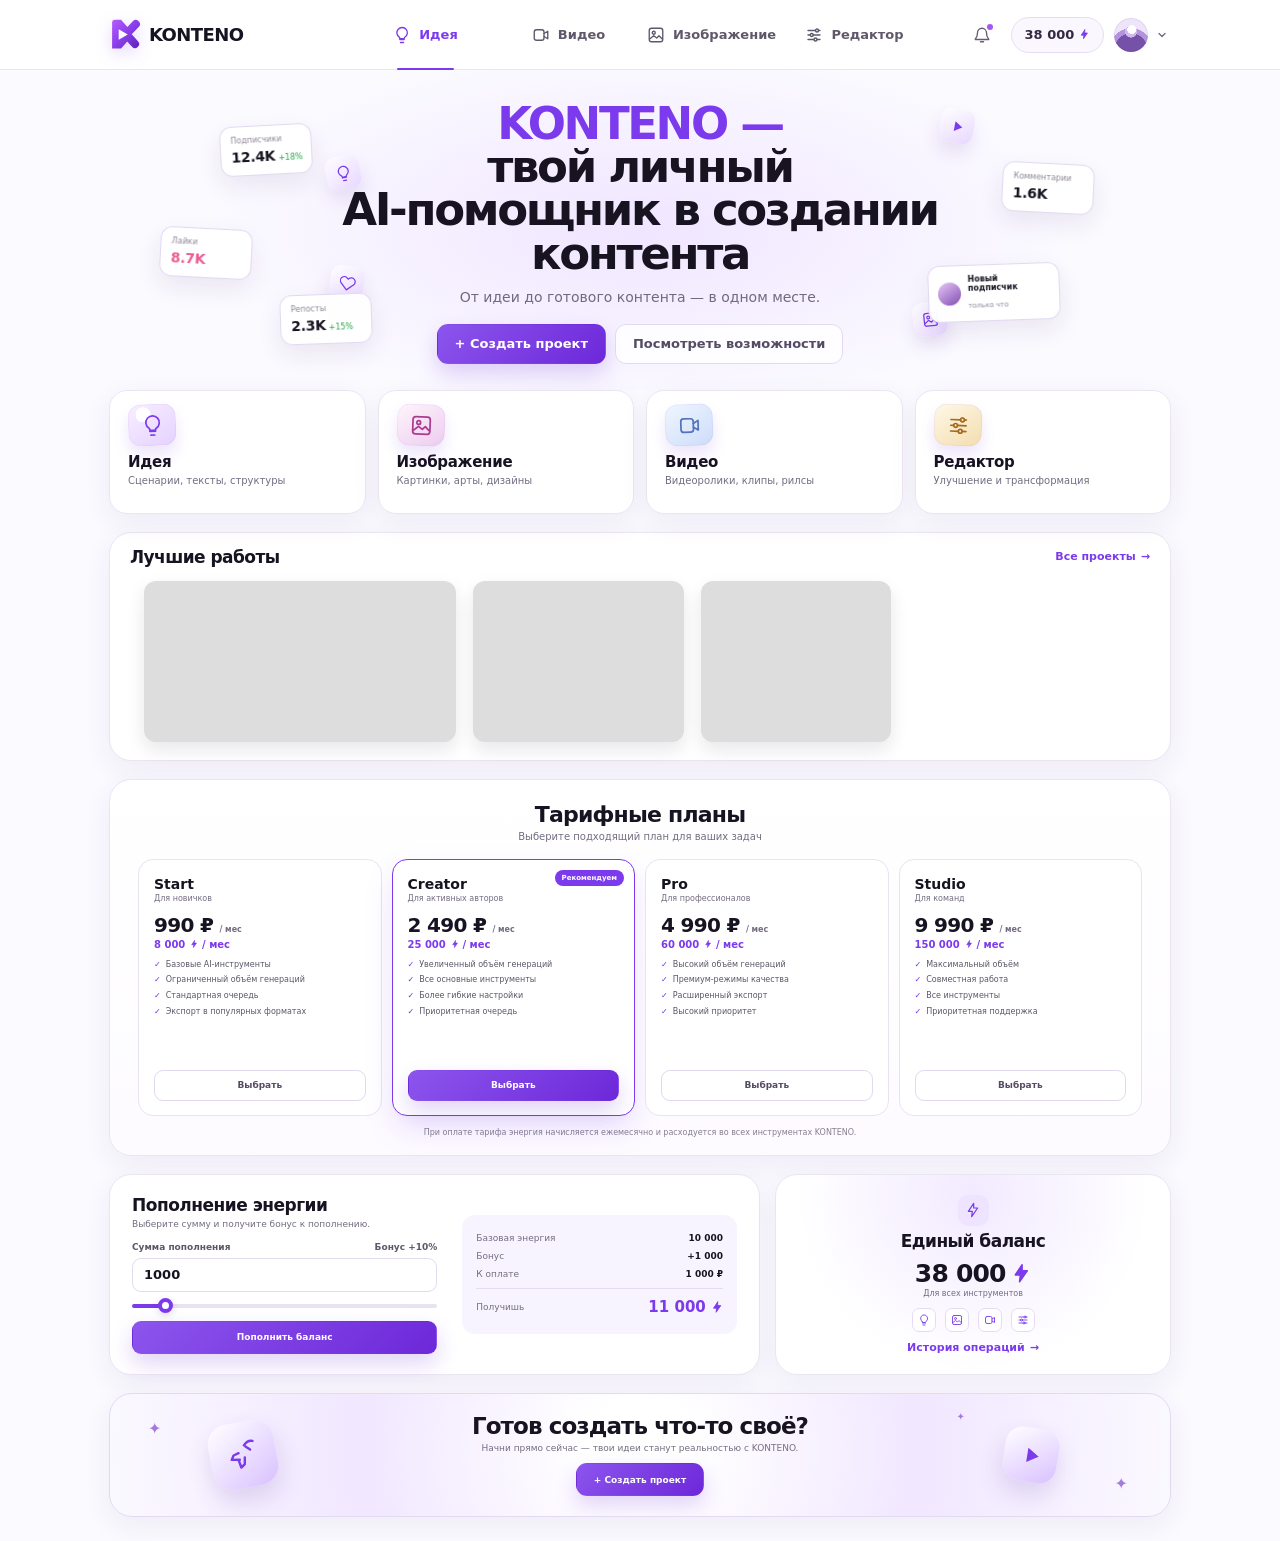
==== commit e7858479: "Implement literal approved HOME_FINAL" ====
--- a/index.html
+++ b/index.html
@@ -1,32 +1,329 @@
 <!doctype html>
-<html lang="ru"><head><meta charset="utf-8"><meta name="viewport" content="width=device-width,initial-scale=1"><title>KONTENO — AI без сложности</title><link rel="stylesheet" href="styles.css"></head><body>
-<svg class="svg-defs" aria-hidden="true"><symbol id="zap" viewBox="0 0 24 24"><path d="M13 2 4.5 13H11l-1 9 8.5-12H12l1-8Z" fill="currentColor"/></symbol><symbol id="bulb" viewBox="0 0 24 24"><path d="M9 18h6M10 22h4M8.5 15.5A7 7 0 1 1 15.5 15.5L14 17h-4l-1.5-1.5Z" fill="none" stroke="currentColor" stroke-width="1.8"/></symbol><symbol id="image-icon" viewBox="0 0 24 24"><rect x="3" y="4" width="18" height="16" rx="3" fill="none" stroke="currentColor" stroke-width="1.8"/><circle cx="9" cy="10" r="2" fill="currentColor"/><path d="m5 18 5-5 3 3 2-2 4 4" fill="none" stroke="currentColor" stroke-width="1.8"/></symbol><symbol id="play" viewBox="0 0 24 24"><rect x="3" y="4" width="18" height="16" rx="3" fill="none" stroke="currentColor" stroke-width="1.8"/><path d="m10 9 5 3-5 3V9Z" fill="currentColor"/></symbol><symbol id="edit" viewBox="0 0 24 24"><path d="m4 20 4.5-1 10-10a2.1 2.1 0 0 0-3-3l-10 10L4 20Zm9.5-12.5 3 3" fill="none" stroke="currentColor" stroke-width="1.8"/></symbol><symbol id="bell" viewBox="0 0 24 24"><path d="M18 9a6 6 0 0 0-12 0c0 7-3 7-3 9h18c0-2-3-2-3-9ZM10 21h4" fill="none" stroke="currentColor" stroke-width="1.8"/></symbol><symbol id="rocket" viewBox="0 0 24 24"><path d="M14 5c2.5-2.5 5.5-2 5.5-2s.5 3-2 5.5l-5 5-3-3 4.5-5.5ZM8 12l-3 1-2 3 5-.5M12 16l-1 3-3 2 .5-5M6 18l-2 2" fill="none" stroke="currentColor" stroke-width="1.7"/></symbol></svg>
-<header class="top" id="top"><button class="logo" onclick="goHome()"><span class="mark">K</span>KONTENO</button><nav class="product-nav" aria-label="Основная навигация"><button onclick="openStudio('idea')"><svg><use href="#bulb"></use></svg><span>Идея</span></button><button onclick="openStudio('video')"><svg><use href="#play"></use></svg><span>Видео</span></button><button onclick="openStudio('image')"><svg><use href="#image-icon"></use></svg><span>Изображение</span></button><button onclick="openStudio('editor')"><svg><use href="#edit"></use></svg><span>Редактор</span></button></nav><div class="header-actions"><div class="theme-toggle" role="group" aria-label="Тема оформления"><button class="active" data-theme="light" onclick="selectTheme('light')" aria-pressed="true">☼ <span>Light</span></button><button data-theme="dark" onclick="selectTheme('dark')" aria-pressed="false">◐ <span>Dark</span></button></div><button class="icon-btn" onclick="openStudio('notifications')" aria-label="Уведомления"><svg><use href="#bell"></use></svg></button><button class="balance-pill" onclick="openStudio('balance')"><span id="headerBalance"></span></button><button class="avatar" onclick="openProfile()" aria-label="Профиль">К</button></div></header>
-<main class="landing home-final" id="landing">
- <section class="home-hero"><div class="hero-copy"><span class="eyebrow">AI для контента без сложности</span><h1>KONTENO —<br>твой личный<br><span>AI-помощник в создании</span><br>контента</h1><p>От идеи до готового контента — в одном месте.</p><div class="actions"><button class="btn primary" onclick="openStudio('dashboard')">＋ Создать проект</button><button class="btn secondary" onclick="document.getElementById('homeTools').scrollIntoView({behavior:'smooth'})">Посмотреть возможности</button></div></div><div class="hero-visual" aria-hidden="true"><div class="glass-orbit orbit-one"></div><div class="glass-orbit orbit-two"></div><div class="hero-core"><span class="mark">K</span><i></i></div><div class="floating-card fc-one"><svg><use href="#image-icon"></use></svg><span>Визуал</span></div><div class="floating-card fc-two"><svg><use href="#play"></use></svg><span>Видео</span></div></div></section>
- <section class="home-tools" id="homeTools" aria-label="Инструменты KONTENO"><button onclick="openStudio('idea')"><span class="tool-icon"><svg><use href="#bulb"></use></svg></span><strong>Идея</strong><small>Hooks и сценарии</small><i>→</i></button><button onclick="openStudio('image')"><span class="tool-icon"><svg><use href="#image-icon"></use></svg></span><strong>Изображение</strong><small>Визуалы из текста</small><i>→</i></button><button onclick="openStudio('video')"><span class="tool-icon"><svg><use href="#play"></use></svg></span><strong>Видео</strong><small>Ролики и анимация</small><i>→</i></button><button onclick="openStudio('editor')"><span class="tool-icon"><svg><use href="#edit"></use></svg></span><strong>Редактор</strong><small>Точные изменения</small><i>→</i></button></section>
- <section class="best-works"><div class="home-section-head"><div><span class="eyebrow">Вдохновение</span><h2>Лучшие работы</h2></div><button class="text-button" onclick="openStudio('projects')">Мои проекты →</button></div><div class="works-showcase"><article class="work-preview preview-fashion"><div class="preview-shape"></div><span>Бренд-видео</span><b>Lavender motion</b></article><article class="work-preview preview-product"><div class="preview-shape"></div><span>Предметная съёмка</span><b>Soft geometry</b></article><article class="work-preview preview-space"><div class="preview-shape"></div><span>AI-иллюстрация</span><b>Future world</b></article></div></section>
- <section class="home-tariffs" id="pricing"><div class="home-section-head centered"><div><span class="eyebrow">Подписка</span><h2>Выбери свой тариф</h2><p>Доступ к возможностям KONTENO и ежемесячная Энергия.</p></div></div><div class="tariff-grid" id="landingTariffs"></div></section>
- <section class="home-energy"><div class="energy-calculator"><span class="eyebrow">Пополнение энергии</span><h2>Сколько энергии добавить?</h2><p>Выбери любую сумму — бонус рассчитается автоматически.</p><label class="home-amount"><span>Сумма пополнения</span><span><input id="homeTopupInput" type="number" inputmode="numeric" oninput="setHomeTopupAmount(this.value)"> ₽</span></label><input id="homeTopupSlider" type="range" oninput="setHomeTopupAmount(this.value)" aria-label="Сумма пополнения"><div class="home-energy-result"><span>Базовая энергия <b id="homeBaseEnergy"></b></span><span>Бонус <b id="homeBonus"></b></span><strong>Итого <b id="homeFinalEnergy"></b></strong></div><button class="btn primary full" id="homeTopupButton" onclick="openHomeTopup()">Пополнить баланс</button></div><aside class="unified-balance"><span class="eyebrow">Единый баланс</span><strong id="homeBalance"></strong><p>Для всех инструментов KONTENO</p><div class="balance-tools"><span><svg><use href="#bulb"></use></svg>Идея</span><span><svg><use href="#image-icon"></use></svg>Изображение</span><span><svg><use href="#play"></use></svg>Видео</span><span><svg><use href="#edit"></use></svg>Редактор</span></div><button class="text-button" onclick="openStudio('history')">История операций →</button></aside></section>
- <section class="home-final-cta"><div class="rocket-visual" aria-hidden="true"><svg><use href="#rocket"></use></svg><i></i></div><div><h2>Готов создать что-то своё?</h2><p>Преврати идею в готовый контент вместе с KONTENO.</p><button class="btn primary" onclick="openStudio('dashboard')">＋ Создать проект</button></div></section>
-</main>
-<section class="studio" id="studio"><header class="studio-head"><button class="logo" onclick="goHome()"><span class="mark">K</span>KONTENO</button><nav class="product-nav"><button data-page="idea" onclick="showPage('idea')">Идея</button><button data-page="video" onclick="showPage('video')">Видео</button><button data-page="image" onclick="showPage('image')">Изображение</button><button data-page="editor" onclick="showPage('editor')">Редактор</button></nav><div class="header-actions"><div class="theme-toggle" role="group" aria-label="Тема оформления"><button class="active" data-theme="light" onclick="selectTheme('light')" aria-pressed="true">☼ <span>Light</span></button><button data-theme="dark" onclick="selectTheme('dark')" aria-pressed="false">◐ <span>Dark</span></button></div><button class="icon-btn" onclick="openStudio('notifications')" aria-label="Уведомления">◇</button><button class="balance-pill" onclick="showPage('balance')"><span id="studioBalance"></span></button><button class="avatar" onclick="openProfile()" aria-label="Профиль">К</button></div></header><main class="app-main">
- <div class="page hide" id="dashboard"><div class="dashboard-hero"><div><span class="eyebrow">Dashboard</span><h1>Добро пожаловать в KONTENO</h1><p>Продолжи проект или начни новый контент.</p><div class="actions"><button class="btn primary" onclick="showPage('idea')">Начать с идеи</button><button class="btn secondary" onclick="showPage('projects')">Мои проекты</button></div></div><div class="energy-orb"><strong id="dashboardBalance"></strong><span>доступно</span></div></div><div class="dashboard-grid"><button onclick="showPage('image')">▧<strong>Изображение</strong><span>Создать новый визуал</span></button><button onclick="showPage('video')">▷<strong>Видео</strong><span>Оживить фотографию</span></button><button onclick="showPage('editor')">⌁<strong>Редактор</strong><span>Доработать контент</span></button></div></div>
- <div class="page" id="idea"><div class="page-head"><span class="eyebrow">Идея</span><h1>Что хочешь создать?</h1><p>Получи идею, hook или сценарий и сразу продолжи создание.</p></div><div class="idea-presets"><button onclick="setIdea('Придумай 5 hooks для короткого видео')">Hooks</button><button onclick="setIdea('Составь сценарий ролика на 30 секунд')">Сценарий</button><button onclick="setIdea('Предложи три идеи для публикации')">Идеи</button></div><div class="promptbox"><textarea id="homePrompt" placeholder="Например: короткий ролик для Reels про кота в офисе…"></textarea><button class="btn primary" onclick="continuePrompt()">Получить идею →</button></div><div class="quick-links"><button onclick="showPage('projects')">Мои работы</button><button onclick="showPage('assistant')">AI-помощник</button><button onclick="showPage('history')">История операций</button></div></div>
- <div class="page hide" id="video"><div class="page-head"><span class="eyebrow">Видео</span><h1>Оживить фото</h1><p>Загрузи изображение и простыми словами опиши движение.</p></div><div id="animateForm" class="creator"><div class="card"><div class="upload" id="upload"><div><span class="upload-icon">＋</span><strong>Загрузи фото</strong><p>JPG, PNG или WEBP · до 15 МБ</p></div><input type="file" accept="image/jpeg,image/png,image/webp" id="file" aria-label="Загрузить фото" onchange="previewFile(event)"></div></div><div class="card controls"><label>Что должно произойти?<textarea id="motion" placeholder="Человек поворачивается к камере и мягко улыбается"></textarea></label><div class="suggestions"><button onclick="addPrompt('Смотрит в камеру')">Смотрит в камеру</button><button onclick="addPrompt('Мягко улыбается')">Мягко улыбается</button></div><fieldset><legend>Длительность</legend><div class="segments"><button class="sel" onclick="pickDuration(this,5)">5 сек.</button><button onclick="pickDuration(this,8)">8 сек.</button><button onclick="pickDuration(this,10)">10 сек.</button></div></fieldset><fieldset><legend>Режим</legend><div class="qualities"><button onclick="pickQuality(this,'economy')"><b>Выгодно</b><small>Дешевле</small></button><button class="sel" onclick="pickQuality(this,'optimal')"><b>Оптимально</b><small>Рекомендуем</small></button><button onclick="pickQuality(this,'maximum')"><b>Максимум</b><small>Лучшее качество</small></button></div></fieldset><div class="price"><span>Стоимость <strong id="price"></strong></span><span>Баланс <b id="miniBalance"></b></span></div><button class="btn primary full" onclick="confirmGeneration()">Создать за <span id="priceBtn"></span></button></div></div><div id="generation" class="card progress hide"><div class="orb" id="orb"><b id="pct">0%</b></div><h2>Создаём твоё видео</h2><div id="steps"></div></div><div id="result" class="creator hide"><div class="card"><div class="thumb result-thumb" id="resultThumb">▷</div><div class="actions"><button class="btn primary" onclick="downloadResult()">Скачать превью</button><button class="btn secondary" onclick="editAgain()">Изменить движение</button></div></div><div class="card"><span class="eyebrow">Готово</span><h2>Видео создано</h2><button class="btn secondary" onclick="showPage('projects')">Мои работы</button></div></div></div>
- <div class="page hide" id="image"><div class="page-head"><span class="eyebrow">Изображение</span><h1>Создать изображение</h1><p>Опиши визуал, добавь референс при необходимости и выбери формат.</p></div><div class="workspace-grid"><section class="card workspace-form"><label>Что создать?<textarea id="imagePrompt" placeholder="Например: минималистичная предметная съёмка флакона на сиреневом фоне"></textarea></label><label>Референс (необязательно)<span class="compact-upload">＋ Добавить JPG, PNG или WEBP<input type="file" accept="image/jpeg,image/png,image/webp" onchange="previewWorkspaceFile(event,'imageReference')"></span></label><div id="imageReference" class="file-state">Без референса</div><fieldset><legend>Формат</legend><div class="segments" data-choice="imageRatio"><button class="sel" onclick="pickWorkspaceOption(this)">1:1</button><button onclick="pickWorkspaceOption(this)">9:16</button><button onclick="pickWorkspaceOption(this)">16:9</button></div></fieldset><fieldset><legend>Качество</legend><div class="qualities" data-choice="imageQuality"><button onclick="pickWorkspaceOption(this)"><b>Выгодно</b><small data-energy="450"></small></button><button class="sel" onclick="pickWorkspaceOption(this)"><b>Оптимально</b><small data-energy="850"></small></button><button onclick="pickWorkspaceOption(this)"><b>Максимум</b><small data-energy="1600"></small></button></div></fieldset><div class="tool-cost"><span>Стоимость</span><strong data-energy="850"></strong></div><button class="btn primary full" onclick="runToolDemo('image',850)">Создать изображение за <span data-energy="850"></span></button></section><aside class="card workspace-preview"><div>▧<strong>Здесь появится изображение</strong><span>Результат сохранится в «Моих работах»</span></div></aside></div></div>
- <div class="page hide" id="editor"><div class="page-head"><span class="eyebrow">Редактор</span><h1>Доработать контент</h1><p>Загрузи изображение или видео и простыми словами опиши правку.</p></div><div class="workspace-grid"><section class="card workspace-form"><label>Исходный файл<span class="compact-upload">＋ Загрузить изображение или видео<input type="file" accept="image/*,video/*" onchange="previewWorkspaceFile(event,'editorFile')"></span></label><div id="editorFile" class="file-state">Файл не выбран</div><label>Что изменить?<textarea id="editorPrompt" placeholder="Например: убрать фон, сделать свет мягче и добавить место для заголовка"></textarea></label><div class="edit-actions"><button onclick="addEditorAction('Убрать фон')">Убрать фон</button><button onclick="addEditorAction('Улучшить качество')">Улучшить качество</button><button onclick="addEditorAction('Изменить формат на 9:16')">Формат 9:16</button></div><div class="tool-cost"><span>Стоимость правки</span><strong data-energy="600"></strong></div><button class="btn primary full" onclick="runToolDemo('editor',600)">Применить изменения за <span data-energy="600"></span></button></section><aside class="card workspace-preview"><div>⌁<strong>Предпросмотр редактора</strong><span>Загрузи файл, чтобы начать</span></div></aside></div></div>
- <div class="page hide" id="projects"><div class="page-head"><h1>Мои проекты</h1><p>Все созданные результаты в одном месте.</p></div><div class="works" id="worksGrid"></div></div>
- <div class="page hide" id="assistant"><div class="page-head"><span class="eyebrow">AI-помощник</span><h1>Чем помочь с контентом?</h1></div><div class="promptbox"><textarea id="assistantInput" placeholder="Например: идея для вирусного ролика…"></textarea><button class="btn primary" onclick="assistantGo()">Продолжить →</button></div><div id="assistantAnswer" class="card hide"></div></div>
- <div class="page hide" id="profile"><div class="page-head"><span class="eyebrow">Аккаунт</span><h1>Профиль</h1><p>Личные данные и быстрый доступ к настройкам.</p></div><div class="account-layout"><nav class="account-nav"><button onclick="showPage('profile')" class="active">Профиль</button><button onclick="showPage('settings')">Настройки</button><button onclick="showPage('subscription')">Тариф</button><button onclick="showPage('payments')">Платежи</button><button onclick="showPage('notifications')">Уведомления</button><button onclick="showPage('onboarding')">Онбординг</button></nav><section class="card account-card"><div class="profile-row"><span class="profile-avatar">К</span><div><h2>Пользователь KONTENO</h2><p>Демо-профиль</p></div></div><label>Имя<input value="Пользователь KONTENO"></label><label>Email<input type="email" placeholder="name@example.com"></label><button class="btn primary" onclick="notify('Профиль сохранён локально')">Сохранить</button></section></div></div>
- <div class="page hide" id="settings"><div class="page-head"><h1>Настройки</h1></div><div class="card settings-list"><label><span>Язык интерфейса<small>Русский</small></span><select><option>Русский</option></select></label><label><span>Автосохранение<small>Сохранять параметры создания</small></span><input type="checkbox" checked></label><button class="btn secondary" onclick="showPage('profile')">Вернуться в профиль</button></div></div>
- <div class="page hide" id="subscription"><div class="page-head"><span class="eyebrow">Подписка</span><h1>Выбери тариф</h1><p>Тариф и Энергия — независимые системы.</p></div><div class="tariff-grid" id="accountTariffs"></div></div>
- <div class="page hide" id="payments"><div class="page-head"><h1>История платежей</h1><p>Здесь появятся подтверждённые операции платёжного провайдера.</p></div><div class="card empty-state"><b>Платежей пока нет</b><p>Демо-checkout не создаёт платежи и не начисляет Энергию.</p></div></div>
- <div class="page hide" id="auth"><div class="auth-card card"><span class="mark">K</span><h1>Войти в KONTENO</h1><p>Продолжи работу со своими проектами.</p><label>Email<input type="email" placeholder="name@example.com"></label><button class="btn primary full" onclick="notify('Auth backend пока не подключён')">Продолжить</button><small>Демо-форма не создаёт аккаунт и не отправляет данные.</small></div></div>
- <div class="page hide" id="onboarding"><div class="page-head"><span class="eyebrow">Быстрый старт</span><h1>Три шага до первого результата</h1></div><div class="onboarding-grid"><article><b>1</b><h3>Опиши идею</h3><p>Расскажи, какой контент нужен.</p></article><article><b>2</b><h3>Выбери формат</h3><p>KONTENO подберёт подходящий инструмент.</p></article><article><b>3</b><h3>Создай</h3><p>Проверь стоимость в Энергии и запусти создание.</p></article></div><button class="btn primary" onclick="showPage('idea')">Начать</button></div>
- <div class="page hide" id="notifications"><div class="page-head"><h1>Уведомления</h1></div><div class="card empty-state"><b>Всё просмотрено</b><p>Новые события проектов и платежей появятся здесь.</p></div></div>
- <div class="page hide purchase" id="balance"><div class="page-head"><span class="eyebrow">Единый баланс</span><h1>Пополнить энергию</h1><p>Выбери произвольную сумму и пополни единый баланс KONTENO.</p><div class="current-balance">Текущий баланс <strong id="bigBalance"></strong></div></div><div id="returnCreation" class="notice hide">Параметры создания сохранены. <button onclick="returnToCreation()">Вернуться к созданию</button></div><div class="purchase-layout"><div><section class="card purchase-section"><h2>Сумма пополнения</h2><label class="amount-input"><span>Сумма в рублях</span><span><input id="topupInput" type="number" inputmode="numeric" oninput="setTopupAmount(this.value)" aria-describedby="topupRange"> ₽</span></label><input id="topupSlider" type="range" oninput="setTopupAmount(this.value)" aria-label="Сумма пополнения"><div id="topupRange" class="range-labels"></div><div class="selected-energy" aria-live="polite"><small>На баланс поступит</small><strong id="selectedEnergy"></strong><span id="selectedMeta"></span></div></section><section class="card purchase-section"><label>Страна оплаты<select id="country"><option>Россия</option><option>Казахстан</option><option>Беларусь</option><option>Другая страна</option></select></label><div class="demo-payment"><b>Способ оплаты</b><p>Демо-режим: платёжный провайдер пока не подключён. Реальные способы оплаты недоступны.</p></div><label>Промокод<div class="promo"><input id="promo" placeholder="Введите промокод"><button class="btn secondary" onclick="validatePromo()">Применить</button></div><small id="promoStatus">Проверка будет доступна после подключения платёжного сервиса.</small></label></section></div><aside class="card summary"><h2>Ваш заказ</h2><div id="orderSummary"></div><button id="checkout" class="btn primary full" onclick="checkout()">Перейти к оплате</button><p id="checkoutHint"></p><small>Оплата заблокирована в демо-режиме. Энергия не начисляется.</small></aside></div></div>
- <div class="page hide" id="history"><div class="page-head"><h1>История операций</h1><p>Движение единой Энергии.</p></div><div class="card transactions" id="transactions"></div></div>
- </main><nav class="mobilebar"><button data-page="idea" onclick="showPage('idea')">Идея</button><button data-page="video" onclick="showPage('video')">Видео</button><button data-page="image" onclick="showPage('image')">Изображение</button><button data-page="editor" onclick="showPage('editor')">Редактор</button></nav></section>
-<div class="modal hide" id="modal" role="dialog" aria-modal="true" aria-labelledby="modalTitle" onclick="if(event.target===this)closeModal()"><div class="modalbox"><h2 id="modalTitle"></h2><div id="modalContent"></div><div class="modalactions" id="modalActions"></div></div></div><div class="toast hide" id="toast" role="status" aria-live="polite"></div>
-<script src="app.js"></script></body></html>
+<html lang="ru">
+<head>
+  <meta charset="utf-8">
+  <meta name="viewport" content="width=device-width, initial-scale=1">
+  <meta name="description" content="KONTENO — личный AI-помощник для создания контента">
+  <title>KONTENO — AI-помощник в создании контента</title>
+  <style>
+    :root {
+      --background: #fbfaff;
+      --surface: #fff;
+      --surface-soft: #f7f3ff;
+      --surface-strong: #efe8ff;
+      --text: #171321;
+      --muted: #746c81;
+      --border: #ebe5f3;
+      --primary: #7c3aed;
+      --primary-deep: #6524cf;
+      --primary-light: #a855f7;
+      --success: #22a447;
+      --radius-xl: 28px;
+      --radius-lg: 22px;
+      --radius-md: 14px;
+      --shadow: 0 18px 48px rgba(63, 38, 98, .08);
+      --shadow-soft: 0 9px 28px rgba(77, 46, 119, .07);
+      --page: 1062px;
+    }
+    * { box-sizing: border-box; }
+    html { scroll-behavior: smooth; }
+    body {
+      margin: 0;
+      color: var(--text);
+      background: var(--background);
+      font-family: Inter, ui-sans-serif, system-ui, -apple-system, BlinkMacSystemFont, "Segoe UI", sans-serif;
+      -webkit-font-smoothing: antialiased;
+    }
+    button, input { font: inherit; }
+    button, a { -webkit-tap-highlight-color: transparent; }
+    button:focus-visible, a:focus-visible, input:focus-visible {
+      outline: 3px solid rgba(124, 58, 237, .24);
+      outline-offset: 3px;
+    }
+    .icon { width: 18px; height: 18px; display: block; fill: none; stroke: currentColor; stroke-width: 1.8; stroke-linecap: round; stroke-linejoin: round; }
+    .icon-fill { fill: currentColor; stroke: none; }
+    .energy-amount { display: inline-flex; align-items: center; gap: 5px; white-space: nowrap; }
+    .energy-amount .icon { width: .82em; height: .82em; color: var(--primary); fill: currentColor; stroke: currentColor; }
+    .site-header {
+      height: 70px;
+      display: grid;
+      grid-template-columns: 245px minmax(420px, 1fr) 245px;
+      align-items: center;
+      padding: 0 max(30px, calc((100vw - 1122px) / 2 + 30px));
+      background: rgba(255,255,255,.94);
+      border-bottom: 1px solid rgba(232, 225, 241, .85);
+      position: sticky;
+      top: 0;
+      z-index: 30;
+      backdrop-filter: blur(16px);
+    }
+    .brand { display: inline-flex; align-items: center; gap: 9px; color: var(--text); text-decoration: none; width: max-content; }
+    .brand-mark { width: 31px; height: 31px; filter: drop-shadow(0 5px 8px rgba(124,58,237,.2)); }
+    .brand-name { font-size: 18px; line-height: 1; font-weight: 850; letter-spacing: -.55px; }
+    .product-nav { height: 100%; display: grid; grid-template-columns: repeat(4, 1fr); align-items: stretch; }
+    .nav-link { position: relative; display: flex; align-items: center; justify-content: center; gap: 8px; color: #5f586b; text-decoration: none; font-size: 13px; font-weight: 650; }
+    .nav-link:hover { color: var(--primary); }
+    .nav-link:first-child { color: var(--primary); }
+    .nav-link:first-child::after { content: ""; position: absolute; left: 30%; right: 30%; bottom: -1px; height: 2px; border-radius: 2px; background: var(--primary); }
+    .header-actions { display: flex; align-items: center; justify-content: flex-end; gap: 10px; }
+    .icon-button { width: 38px; height: 38px; display: grid; place-items: center; border: 0; border-radius: 50%; background: transparent; color: #655e70; cursor: pointer; position: relative; }
+    .icon-button:hover { background: var(--surface-soft); color: var(--primary); }
+    .unread { position: absolute; width: 6px; height: 6px; border-radius: 50%; background: var(--primary-light); right: 8px; top: 8px; box-shadow: 0 0 0 2px #fff; }
+    .header-balance { min-height: 36px; padding: 0 13px; display: inline-flex; align-items: center; border: 1px solid #e6ddf2; border-radius: 999px; background: #faf7ff; color: #332943; text-decoration: none; font-size: 13px; font-weight: 800; }
+    .avatar-button { border: 0; background: transparent; padding: 0; display: flex; align-items: center; gap: 5px; cursor: pointer; color: var(--muted); }
+    .avatar { width: 34px; height: 34px; border-radius: 50%; background: radial-gradient(circle at 52% 34%, #fff 0 15%, transparent 16%), radial-gradient(circle at 50% 40%, #d3b9ee 0 22%, transparent 23%), radial-gradient(circle at 50% 93%, #7551a7 0 45%, #b393db 46% 59%, #eee5fa 60%); box-shadow: inset 0 0 0 1px rgba(92,57,139,.11); }
+    main { overflow: hidden; }
+    .wrap { width: min(var(--page), calc(100% - 60px)); margin-inline: auto; }
+    .hero {
+      min-height: 280px;
+      position: relative;
+      display: grid;
+      place-items: center;
+      text-align: center;
+      background: radial-gradient(ellipse 44% 75% at 50% 50%, rgba(239,228,255,.93), rgba(251,250,255,0) 76%);
+      isolation: isolate;
+    }
+    .hero-copy { position: relative; z-index: 3; max-width: 640px; padding: 32px 20px 26px; }
+    .hero h1 { margin: 0; font-size: clamp(38px, 3.6vw, 45px); line-height: .96; letter-spacing: -2.35px; font-weight: 830; }
+    .hero h1 .accent { color: var(--primary); }
+    .hero p { margin: 14px 0 19px; color: #716a7d; font-size: 14px; }
+    .hero-actions { display: flex; justify-content: center; gap: 9px; }
+    .btn { min-height: 40px; padding: 0 17px; display: inline-flex; justify-content: center; align-items: center; gap: 7px; border: 1px solid transparent; border-radius: 11px; font-weight: 760; font-size: 13px; text-decoration: none; cursor: pointer; transition: transform .2s ease, box-shadow .2s ease, border-color .2s ease; }
+    .btn:hover { transform: translateY(-1px); }
+    .btn-primary { color: #fff; background: linear-gradient(135deg, #8c55ed, #6d28d9); box-shadow: 0 10px 22px rgba(109,40,217,.2); }
+    .btn-secondary { color: #554b64; background: rgba(255,255,255,.8); border-color: #e2d9ef; }
+    .floating-card { position: absolute; z-index: 2; border: 1px solid rgba(223,212,239,.88); background: rgba(255,255,255,.91); box-shadow: 0 10px 25px rgba(65,38,104,.09); backdrop-filter: blur(8px); }
+    .metric { width: 92px; padding: 9px 10px; border-radius: 12px; text-align: left; }
+    .metric small { display: block; color: #8c8496; font-size: 8px; margin-bottom: 2px; }
+    .metric b { font-size: 14px; letter-spacing: -.3px; }
+    .metric em { color: var(--success); font-style: normal; font-size: 8px; margin-left: 3px; }
+    .metric .pink { color: #ec5c91; }
+    .m-follow { left: calc(50% - 420px); top: 55px; transform: rotate(-3deg); }
+    .m-like { left: calc(50% - 480px); top: 158px; transform: rotate(3deg); }
+    .m-share { left: calc(50% - 360px); top: 224px; transform: rotate(-2deg); }
+    .m-comments { right: calc(50% - 454px); top: 93px; transform: rotate(3deg); }
+    .follow-card { right: calc(50% - 420px); top: 194px; width: 132px; padding: 9px; border-radius: 12px; display: flex; align-items: center; gap: 7px; text-align: left; transform: rotate(-2deg); }
+    .mini-avatar { width: 23px; height: 23px; flex: none; border-radius: 50%; background: linear-gradient(145deg,#e6c8f6,#824db3); }
+    .follow-card b { display: block; font-size: 8px; }.follow-card small { color: #8b8295; font-size: 7px; }
+    .float-icon { width: 34px; height: 34px; display: grid; place-items: center; border-radius: 10px; color: var(--primary); background: linear-gradient(145deg,#fff,#e7d7ff); box-shadow: 0 10px 18px rgba(91,48,145,.12); position: absolute; z-index: 1; }
+    .float-icon .icon { width: 17px; height: 17px; }
+    .fi-bulb { left: calc(50% - 314px); top: 86px; transform: rotate(-12deg); }
+    .fi-play { right: calc(50% - 334px); top: 39px; transform: rotate(11deg); }
+    .fi-image { right: calc(50% - 307px); top: 232px; transform: rotate(-6deg); }
+    .fi-heart { left: calc(50% - 310px); top: 196px; transform: rotate(10deg); }
+    .product-grid { display: grid; grid-template-columns: repeat(4, 1fr); gap: 12px; margin-top: 0; }
+    .product-card { min-height: 124px; position: relative; overflow: hidden; padding: 18px; border: 1px solid var(--border); border-radius: 18px; background: var(--surface); box-shadow: var(--shadow-soft); color: inherit; text-decoration: none; }
+    .product-card:hover { border-color: #d7c7ed; transform: translateY(-2px); }
+    .product-card h2 { margin: 44px 0 4px; font-size: 15px; letter-spacing: -.3px; }
+    .product-card p { margin: 0; color: var(--muted); font-size: 10px; }
+    .product-art { width: 48px; height: 42px; position: absolute; top: 13px; left: 18px; display: grid; place-items: center; border-radius: 13px; color: var(--primary); background: radial-gradient(circle at 32% 25%,#fff 0 16%,transparent 17%),linear-gradient(145deg,#f8efff,#e5d1ff); box-shadow: 0 9px 15px rgba(109,40,217,.12), inset 0 0 0 1px rgba(124,58,237,.07); transform: rotate(-2deg); }
+    .product-card:nth-child(2) .product-art { background: linear-gradient(145deg,#fff5fb,#ecccf0); color:#aa3c8e; transform: rotate(2deg); }
+    .product-card:nth-child(3) .product-art { background: linear-gradient(145deg,#eff6ff,#cddcf9); color:#5273bd; }
+    .product-card:nth-child(4) .product-art { background: linear-gradient(145deg,#fff8e9,#f2ddae); color:#a56b1d; transform: rotate(2deg); }
+    .product-art .icon { width: 23px; height: 23px; }
+    .section-card { margin-top: 18px; border: 1px solid var(--border); border-radius: var(--radius-lg); background: var(--surface); box-shadow: var(--shadow-soft); }
+    .section-head { height: 48px; padding: 0 20px; display: flex; justify-content: space-between; align-items: center; }
+    .section-head h2 { margin: 0; font-size: 17px; letter-spacing: -.55px; }
+    .text-link { display: inline-flex; align-items: center; gap: 5px; color: var(--primary); text-decoration: none; font-size: 11px; font-weight: 750; }
+    .works { padding-bottom: 18px; }
+    .works-grid { display: grid; grid-template-columns: 312px 211px 190px; gap: 17px; padding: 0 34px; justify-content: start; }
+    .reference-crop { width: 100%; aspect-ratio: var(--cw) / var(--ch); overflow: hidden; position: relative; border-radius: 12px; background: #ddd; box-shadow: 0 8px 18px rgba(29,17,46,.1); }
+    .reference-crop img { position: absolute; width: calc(1122 / var(--cw) * 100%); max-width: none; height: auto; left: 0; top: 0; transform: translate(var(--tx), var(--ty)); transform-origin: left top; }
+    .tariffs { padding: 22px 28px 18px; background: linear-gradient(180deg,#fff 0%,#fdfbff 100%); }
+    .tariff-title { text-align: center; margin-bottom: 17px; }
+    .tariff-title h2 { margin: 0 0 4px; font-size: 22px; letter-spacing: -.8px; }
+    .tariff-title p { margin: 0; color: var(--muted); font-size: 10px; }
+    .tariff-grid { display: grid; grid-template-columns: repeat(4, 1fr); gap: 10px; align-items: stretch; }
+    .tariff-card { min-height: 257px; position: relative; display: flex; flex-direction: column; padding: 16px 15px 14px; border: 1px solid #e9e3f0; border-radius: 15px; background: #fff; }
+    .tariff-card.recommended { border: 1.5px solid var(--primary); box-shadow: 0 14px 30px rgba(124,58,237,.13); }
+    .recommended-badge { position: absolute; right: 10px; top: 10px; padding: 4px 7px; border-radius: 999px; color: #fff; background: var(--primary); font-size: 7px; font-weight: 800; }
+    .tariff-card h3 { margin: 0 0 2px; font-size: 14px; }.tariff-for { color: var(--muted); font-size: 8px; }
+    .tariff-price { margin: 10px 0 2px; font-size: 20px; font-weight: 850; letter-spacing: -.7px; }.tariff-price small { font-size: 8px; color: var(--muted); font-weight: 600; letter-spacing: 0; }
+    .tariff-energy { color: var(--primary); font-size: 10px; font-weight: 800; }
+    .tariff-list { list-style: none; padding: 0; margin: 10px 0 13px; display: grid; gap: 6px; color: #5d5668; font-size: 8px; line-height: 1.2; }
+    .tariff-list li { display: flex; gap: 5px; }.tariff-list li::before { content: "✓"; color: var(--primary); font-weight: 900; }
+    .tariff-card .btn { min-height: 31px; margin-top: auto; font-size: 9px; border-radius: 9px; }
+    .tariff-note { margin: 12px 0 0; text-align: center; color: #857d8f; font-size: 8px; }
+    .commerce-grid { display: grid; grid-template-columns: 1.48fr .9fr; gap: 15px; margin-top: 18px; }
+    .topup-card, .wallet-card { min-height: 178px; padding: 20px 22px; border: 1px solid var(--border); border-radius: var(--radius-lg); background: #fff; box-shadow: var(--shadow-soft); }
+    .topup-card { display: grid; grid-template-columns: 1fr .9fr; gap: 25px; align-items: center; }
+    .topup-card h2, .wallet-card h2 { margin: 0 0 4px; font-size: 17px; letter-spacing: -.5px; }
+    .topup-card .helper { margin: 0 0 13px; color: var(--muted); font-size: 9px; }
+    .amount-label { display: flex; justify-content: space-between; align-items: center; margin-bottom: 6px; color: #5e566a; font-size: 9px; font-weight: 700; }
+    .amount-input { height: 34px; width: 100%; border: 1px solid #e3dcec; border-radius: 9px; padding: 0 11px; color: var(--text); font-size: 13px; font-weight: 800; background: #fff; }
+    .slider { width: 100%; height: 4px; margin: 12px 0 13px; appearance: none; border-radius: 999px; background: linear-gradient(to right,var(--primary) 0 var(--progress),#e9e2f1 var(--progress) 100%); }
+    .slider::-webkit-slider-thumb { appearance: none; width: 15px; height: 15px; border-radius: 50%; background: #fff; border: 4px solid var(--primary); box-shadow: 0 2px 7px rgba(76,33,126,.18); cursor: pointer; }
+    .slider::-moz-range-thumb { width: 9px; height: 9px; border-radius: 50%; background: #fff; border: 4px solid var(--primary); cursor: pointer; }
+    .topup-card .btn { width: 100%; min-height: 33px; font-size: 9px; border-radius: 9px; }
+    .quote { padding: 14px; border-radius: 13px; background: #f8f4ff; }
+    .quote-row { display: flex; justify-content: space-between; padding: 4px 0; color: var(--muted); font-size: 9px; }
+    .quote-row b { color: var(--text); }.quote-row.total { margin-top: 5px; padding-top: 9px; border-top: 1px solid #e5dcf2; align-items: center; }.quote-row.total b { color: var(--primary); font-size: 15px; }
+    .wallet-card { text-align: center; display: flex; flex-direction: column; align-items: center; justify-content: center; background: radial-gradient(circle at 50% 10%,#f2eaff 0,#fff 66%); }
+    .wallet-icon { width: 31px; height: 31px; margin-bottom: 5px; display: grid; place-items: center; color: var(--primary); border-radius: 10px; background: #eee4ff; }.wallet-icon .icon { width: 16px; }
+    .wallet-balance { margin: 4px 0 1px; font-size: 25px; font-weight: 870; letter-spacing: -.8px; }.wallet-card > small { color: var(--muted); font-size: 8px; }
+    .wallet-tools { display: flex; justify-content: center; gap: 9px; margin: 10px 0 9px; }.wallet-tool { display: grid; place-items: center; width: 24px; height: 24px; color: var(--primary); border: 1px solid #e6dbf5; border-radius: 7px; background: #fff; }.wallet-tool .icon { width: 12px; height: 12px; }
+    .final-cta { min-height: 124px; position: relative; margin: 18px auto 24px; display: grid; place-items: center; overflow: hidden; text-align: center; border: 1px solid #e4d9f2; border-radius: 23px; background: radial-gradient(circle at 50% 45%,#fff 0 10%,#f1e7ff 52%,#fbf9ff 100%); box-shadow: var(--shadow-soft); }
+    .cta-copy { position: relative; z-index: 2; padding: 18px 190px; }.cta-copy h2 { margin: 0 0 4px; font-size: 23px; letter-spacing: -.9px; }.cta-copy p { margin: 0 0 10px; color: var(--muted); font-size: 9px; }
+    .cta-copy .btn { min-height: 33px; font-size: 9px; }
+    .cta-object { position: absolute; display: grid; place-items: center; color: var(--primary); background: linear-gradient(145deg,#fff,#d9c1ff); box-shadow: 0 12px 25px rgba(96,48,157,.16); }
+    .rocket { left: 100px; width: 66px; height: 66px; border-radius: 20px; transform: rotate(-11deg); }.rocket .icon { width: 32px; height: 32px; }
+    .media { right: 112px; width: 54px; height: 54px; border-radius: 17px; transform: rotate(9deg); }.media .icon { width: 25px; height: 25px; }
+    .star { position: absolute; color: #a47ae0; font-size: 16px; }.star-a { left: 38px; top: 25px; }.star-b { right: 42px; bottom: 23px; }.star-c { right: 205px; top: 17px; font-size: 10px; }
+    .toast { position: fixed; left: 50%; bottom: 24px; z-index: 60; padding: 12px 18px; color: #fff; background: #241a31; border-radius: 12px; font-size: 13px; box-shadow: 0 15px 40px rgba(25,15,40,.24); transform: translate(-50%, 18px); opacity: 0; pointer-events: none; transition: .22s ease; }
+    .toast.show { transform: translate(-50%,0); opacity: 1; }
+    @media (max-width: 900px) {
+      .site-header { grid-template-columns: 170px 1fr auto; padding-inline: 22px; }.product-nav { grid-column: 2; }.nav-link span { display: none; }.header-balance { padding-inline: 10px; }.avatar-button .chevron { display:none; }
+      .wrap { width: min(720px, calc(100% - 36px)); }.hero { min-height: 310px; }.floating-card { opacity: .82; }.m-like { left: 4%; }.m-follow { left: 10%; }.m-share { left: 14%; }.m-comments { right: 7%; }.follow-card { right: 8%; }.fi-bulb { left: 20%; }.fi-play { right: 20%; }
+      .product-grid, .tariff-grid { grid-template-columns: repeat(2,1fr); }.works-grid { grid-template-columns: 312fr 211fr 190fr; padding-inline: 18px; gap: 10px; }.commerce-grid { grid-template-columns: 1fr 300px; }.topup-card { grid-template-columns: 1fr; gap: 12px; }.topup-card,.wallet-card { min-height: 250px; }.cta-copy { padding-inline: 145px; }.rocket { left: 48px; }.media { right: 52px; }
+    }
+    @media (max-width: 620px) {
+      .site-header { height: 62px; grid-template-columns: 1fr auto; padding-inline: 16px; }.brand-mark { width:29px;height:29px }.brand-name {font-size:17px}.product-nav { position: fixed; left: 0; right: 0; bottom: 0; height: 62px; z-index: 40; grid-column: auto; background: rgba(255,255,255,.96); border-top: 1px solid var(--border); padding-bottom: env(safe-area-inset-bottom); backdrop-filter: blur(14px); }.nav-link { flex-direction: column; gap: 3px; font-size: 9px; }.nav-link span { display: inline; }.nav-link:first-child::after { top: 0; bottom: auto; left: 31%; right: 31%; }.header-actions { gap: 4px; }.icon-button { width:34px;height:34px }.header-balance { min-height: 32px; padding: 0 9px; font-size: 11px; }.avatar { width:32px;height:32px }.wrap { width: calc(100% - 28px); }
+      .hero { min-height: 410px; }.hero-copy { padding: 68px 14px 50px; }.hero h1 { font-size: 40px; letter-spacing: -2px; }.hero p { max-width: 280px; margin-inline: auto; line-height: 1.45; }.hero-actions { flex-direction: column; width: min(260px,100%); margin-inline:auto }.hero-actions .btn { width:100%;min-height:44px }.metric { transform: scale(.8)!important; }.m-follow { top:17px;left:-2px }.m-like { left:-7px;top:277px }.m-share { left:55px;top:350px }.m-comments { right:-9px;top:36px }.follow-card { right:-14px;top:316px;transform:scale(.82) rotate(-2deg) }.fi-bulb { left:12%;top:89px }.fi-play { right:11%;top:109px }.fi-heart,.fi-image { display:none }
+      .product-grid, .tariff-grid { grid-template-columns: 1fr; }.product-card { min-height:112px }.product-card h2 { margin-top:40px }.section-card { margin-top:14px }.section-head { padding-inline:16px }.works-grid { grid-template-columns:1fr; padding:0 14px 14px; }.reference-crop { max-height:none }.tariffs { padding:22px 14px 16px }.tariff-title h2 { font-size:24px }.tariff-grid { display:flex; overflow-x:auto; scroll-snap-type:x mandatory; padding:4px 1px 12px; scrollbar-width:none }.tariff-card { min-width:82%; min-height:290px; scroll-snap-align:center; padding:20px }.tariff-card h3 {font-size:18px}.tariff-price{font-size:24px}.tariff-for,.tariff-list,.tariff-energy,.tariff-note{font-size:11px}.tariff-card .btn{min-height:42px;font-size:12px}
+      .commerce-grid { grid-template-columns:1fr }.topup-card,.wallet-card { min-height:unset;padding:22px }.topup-card {grid-template-columns:1fr}.wallet-card {padding-block:26px}.cta-copy { padding:30px 28px 100px }.final-cta {min-height:250px;margin-bottom:80px}.cta-copy h2{font-size:28px}.cta-copy p{font-size:12px;line-height:1.5}.cta-copy .btn{min-height:42px;font-size:12px}.rocket{left:calc(50% - 82px);bottom:20px;width:55px;height:55px}.media{right:calc(50% - 82px);bottom:24px;width:48px;height:48px}.star-c{display:none}
+    }
+    @media (prefers-reduced-motion: reduce) { html {scroll-behavior:auto} *,*::before,*::after {transition-duration:.01ms!important;animation-duration:.01ms!important} }
+  </style>
+</head>
+<body>
+  <svg aria-hidden="true" width="0" height="0" style="position:absolute"><defs>
+    <linearGradient id="brand-gradient" x1="0" y1="0" x2="1" y2="1"><stop stop-color="#b65cff"/><stop offset=".52" stop-color="#883de8"/><stop offset="1" stop-color="#5b21b6"/></linearGradient>
+    <symbol id="i-logo" viewBox="0 0 40 40"><path fill="url(#brand-gradient)" d="M4 4.8A3.8 3.8 0 0 1 7.8 1h7.7l8.3 9.3L30.7 3a5.3 5.3 0 0 1 7.6 7.4l-9 9.4 8.1 8.9a5.2 5.2 0 0 1-7.7 7L23.5 29l-7.9 9H4V4.8Z"/><path fill="#fff" d="m12.5 13.2 11.7 6.7-11.7 6.8V13.2Z"/></symbol>
+    <symbol id="i-bulb" viewBox="0 0 24 24"><path d="M9 18h6M10 22h4M8.3 14.8A7 7 0 1 1 15.7 15c-.8.6-.8 1.2-.8 2H9.1c0-.9 0-1.5-.8-2.2Z"/></symbol>
+    <symbol id="i-video" viewBox="0 0 24 24"><rect x="3" y="5" width="13" height="14" rx="3"/><path d="m16 10 5-3v10l-5-3"/></symbol>
+    <symbol id="i-image" viewBox="0 0 24 24"><rect x="3" y="3" width="18" height="18" rx="3"/><circle cx="9" cy="9" r="2"/><path d="m4 17 5-4 4 3 3-3 4 4"/></symbol>
+    <symbol id="i-sliders" viewBox="0 0 24 24"><path d="M4 6h10M18 6h2M4 12h3M11 12h9M4 18h8M16 18h4"/><circle cx="16" cy="6" r="2"/><circle cx="9" cy="12" r="2"/><circle cx="14" cy="18" r="2"/></symbol>
+    <symbol id="i-bell" viewBox="0 0 24 24"><path d="M18 9a6 6 0 0 0-12 0c0 7-3 7-3 9h18c0-2-3-2-3-9ZM10 21h4"/></symbol>
+    <symbol id="i-chevron" viewBox="0 0 24 24"><path d="m8 10 4 4 4-4"/></symbol>
+    <symbol id="i-zap" viewBox="0 0 24 24"><path d="M13 2 5 14h6l-1 8 9-13h-6V2Z"/></symbol>
+    <symbol id="i-heart" viewBox="0 0 24 24"><path d="M20.8 4.6a5.5 5.5 0 0 0-7.8 0L12 5.7l-1.1-1.1a5.5 5.5 0 0 0-7.8 7.8l1.1 1.1L12 21l7.8-7.5 1.1-1.1a5.5 5.5 0 0 0-.1-7.8Z"/></symbol>
+    <symbol id="i-play" viewBox="0 0 24 24"><path d="m8 5 11 7-11 7V5Z"/></symbol>
+    <symbol id="i-rocket" viewBox="0 0 24 24"><path d="M14 5c2.4-2.4 5.2-2.8 7-2- .8 1.8-1.6 4.6-4 7l-4 4-4-4 5-5Z"/><path d="m9 10-4 1-2 3 6 1M13 14l-1 5-3 2-1-6M15 6l3 3"/></symbol>
+  </defs></svg>
+
+  <header class="site-header">
+    <a class="brand" href="#top" aria-label="KONTENO — на главную"><svg class="brand-mark" aria-hidden="true"><use href="#i-logo"/></svg><span class="brand-name">KONTENO</span></a>
+    <nav class="product-nav" aria-label="Инструменты KONTENO">
+      <a class="nav-link" href="#" data-action="coming"><svg class="icon"><use href="#i-bulb"/></svg><span>Идея</span></a>
+      <a class="nav-link" href="#" data-action="coming"><svg class="icon"><use href="#i-video"/></svg><span>Видео</span></a>
+      <a class="nav-link" href="#" data-action="coming"><svg class="icon"><use href="#i-image"/></svg><span>Изображение</span></a>
+      <a class="nav-link" href="#" data-action="coming"><svg class="icon"><use href="#i-sliders"/></svg><span>Редактор</span></a>
+    </nav>
+    <div class="header-actions">
+      <button class="icon-button" type="button" data-action="notifications" aria-label="Уведомления"><svg class="icon"><use href="#i-bell"/></svg><span class="unread"></span></button>
+      <a class="header-balance" href="#energy" aria-label="Баланс энергии 38 000"><span class="energy-amount"><span>38 000</span><svg class="icon"><use href="#i-zap"/></svg></span></a>
+      <button class="avatar-button" type="button" data-action="profile" aria-label="Открыть профиль"><span class="avatar" aria-hidden="true"></span><svg class="icon chevron"><use href="#i-chevron"/></svg></button>
+    </div>
+  </header>
+
+  <main id="top">
+    <section class="hero" aria-labelledby="hero-title">
+      <div class="floating-card metric m-follow"><small>Подписчики</small><b>12.4K</b><em>+18%</em></div>
+      <div class="floating-card metric m-like"><small>Лайки</small><b class="pink">8.7K</b></div>
+      <div class="floating-card metric m-share"><small>Репосты</small><b>2.3K</b><em>+15%</em></div>
+      <div class="floating-card metric m-comments"><small>Комментарии</small><b>1.6K</b></div>
+      <div class="floating-card follow-card"><span class="mini-avatar"></span><span><b>Новый подписчик</b><small>только что</small></span></div>
+      <span class="float-icon fi-bulb"><svg class="icon"><use href="#i-bulb"/></svg></span><span class="float-icon fi-play"><svg class="icon icon-fill"><use href="#i-play"/></svg></span><span class="float-icon fi-heart"><svg class="icon"><use href="#i-heart"/></svg></span><span class="float-icon fi-image"><svg class="icon"><use href="#i-image"/></svg></span>
+      <div class="hero-copy">
+        <h1 id="hero-title"><span class="accent">KONTENO —</span><br>твой личный<br>AI-помощник в создании<br>контента</h1>
+        <p>От идеи до готового контента — в одном месте.</p>
+        <div class="hero-actions"><button class="btn btn-primary" type="button" data-action="create">+ Создать проект</button><a class="btn btn-secondary" href="#products">Посмотреть возможности</a></div>
+      </div>
+    </section>
+
+    <section class="wrap product-grid" id="products" aria-label="Инструменты">
+      <a class="product-card" href="#" data-action="coming"><span class="product-art"><svg class="icon"><use href="#i-bulb"/></svg></span><h2>Идея</h2><p>Сценарии, тексты, структуры</p></a>
+      <a class="product-card" href="#" data-action="coming"><span class="product-art"><svg class="icon"><use href="#i-image"/></svg></span><h2>Изображение</h2><p>Картинки, арты, дизайны</p></a>
+      <a class="product-card" href="#" data-action="coming"><span class="product-art"><svg class="icon"><use href="#i-video"/></svg></span><h2>Видео</h2><p>Видеоролики, клипы, рилсы</p></a>
+      <a class="product-card" href="#" data-action="coming"><span class="product-art"><svg class="icon"><use href="#i-sliders"/></svg></span><h2>Редактор</h2><p>Улучшение и трансформация</p></a>
+    </section>
+
+    <section class="wrap section-card works" aria-labelledby="works-title">
+      <div class="section-head"><h2 id="works-title">Лучшие работы</h2><a class="text-link" href="#" data-action="projects">Все проекты <span>→</span></a></div>
+      <div class="works-grid">
+        <div class="reference-crop" style="--x:65;--y:525;--cw:312;--ch:161;--tx:-5.793%;--ty:-37.447%"><img src="codex-references/approved-visuals/HOME_FINAL.webp" alt="Неоновый спортивный автомобиль"></div>
+        <div class="reference-crop" style="--x:394;--y:525;--cw:211;--ch:161;--tx:-35.116%;--ty:-37.447%"><img src="codex-references/approved-visuals/HOME_FINAL.webp" alt="Горное озеро"></div>
+        <div class="reference-crop" style="--x:625;--y:525;--cw:190;--ch:161;--tx:-55.704%;--ty:-37.447%"><img src="codex-references/approved-visuals/HOME_FINAL.webp" alt="Фитнес-видео"></div>
+      </div>
+    </section>
+
+    <section class="wrap section-card tariffs" aria-labelledby="tariffs-title">
+      <div class="tariff-title"><h2 id="tariffs-title">Тарифные планы</h2><p>Выберите подходящий план для ваших задач</p></div>
+      <div class="tariff-grid" id="tariff-grid"></div>
+      <p class="tariff-note">При оплате тарифа энергия начисляется ежемесячно и расходуется во всех инструментах KONTENO.</p>
+    </section>
+
+    <section class="wrap commerce-grid" id="energy" aria-label="Энергия KONTENO">
+      <div class="topup-card">
+        <div>
+          <h2>Пополнение энергии</h2><p class="helper">Выберите сумму и получите бонус к пополнению.</p>
+          <label class="amount-label" for="topup-input"><span>Сумма пополнения</span><span id="bonus-label">Бонус +10%</span></label>
+          <input class="amount-input" id="topup-input" type="number" inputmode="numeric" min="100" max="10000" step="1" value="1000" aria-describedby="topup-result">
+          <input class="slider" id="topup-slider" type="range" min="100" max="10000" step="1" value="1000" aria-label="Сумма пополнения в рублях">
+          <button class="btn btn-primary" type="button" data-action="topup">Пополнить баланс</button>
+        </div>
+        <div class="quote" id="topup-result" aria-live="polite">
+          <div class="quote-row"><span>Базовая энергия</span><b id="base-energy">10 000</b></div>
+          <div class="quote-row"><span>Бонус</span><b id="bonus-energy">+1 000</b></div>
+          <div class="quote-row"><span>К оплате</span><b id="pay-rub">1 000 ₽</b></div>
+          <div class="quote-row total"><span>Получишь</span><b class="energy-amount"><span id="final-energy">11 000</span><svg class="icon"><use href="#i-zap"/></svg></b></div>
+        </div>
+      </div>
+      <aside class="wallet-card">
+        <span class="wallet-icon"><svg class="icon"><use href="#i-zap"/></svg></span><h2>Единый баланс</h2>
+        <div class="wallet-balance energy-amount"><span>38 000</span><svg class="icon"><use href="#i-zap"/></svg></div><small>Для всех инструментов</small>
+        <div class="wallet-tools" aria-label="Инструменты с единым балансом"><span class="wallet-tool" title="Идея"><svg class="icon"><use href="#i-bulb"/></svg></span><span class="wallet-tool" title="Изображение"><svg class="icon"><use href="#i-image"/></svg></span><span class="wallet-tool" title="Видео"><svg class="icon"><use href="#i-video"/></svg></span><span class="wallet-tool" title="Редактор"><svg class="icon"><use href="#i-sliders"/></svg></span></div>
+        <a class="text-link" href="#" data-action="history">История операций <span>→</span></a>
+      </aside>
+    </section>
+
+    <section class="wrap final-cta" aria-labelledby="final-title">
+      <span class="cta-object rocket"><svg class="icon"><use href="#i-rocket"/></svg></span><span class="cta-object media"><svg class="icon icon-fill"><use href="#i-play"/></svg></span><span class="star star-a">✦</span><span class="star star-b">✦</span><span class="star star-c">✦</span>
+      <div class="cta-copy"><h2 id="final-title">Готов создать что-то своё?</h2><p>Начни прямо сейчас — твои идеи станут реальностью с KONTENO.</p><button class="btn btn-primary" type="button" data-action="create">+ Создать проект</button></div>
+    </section>
+  </main>
+  <div class="toast" id="toast" role="status" aria-live="polite"></div>
+  <script>
+    const HOME_TARIFFS = Object.freeze([
+      { name: 'Start', price: 990, audience: 'Для новичков', monthlyEnergy: 8000, features: ['Базовые AI-инструменты', 'Ограниченный объём генераций', 'Стандартная очередь', 'Экспорт в популярных форматах'] },
+      { name: 'Creator', price: 2490, audience: 'Для активных авторов', monthlyEnergy: 25000, recommended: true, features: ['Увеличенный объём генераций', 'Все основные инструменты', 'Более гибкие настройки', 'Приоритетная очередь'] },
+      { name: 'Pro', price: 4990, audience: 'Для профессионалов', monthlyEnergy: 60000, features: ['Высокий объём генераций', 'Премиум-режимы качества', 'Расширенный экспорт', 'Высокий приоритет'] },
+      { name: 'Studio', price: 9990, audience: 'Для команд', monthlyEnergy: 150000, features: ['Максимальный объём', 'Совместная работа', 'Все инструменты', 'Приоритетная поддержка'] }
+    ]);
+    const HOME_ENERGY_CONFIG = Object.freeze({ minRub: 100, maxRub: 10000, energyPerRub: 10, bonusThresholds: Object.freeze([{ min: 5000, percent: 20 }, { min: 2500, percent: 15 }, { min: 1000, percent: 10 }, { min: 500, percent: 5 }, { min: 0, percent: 0 }]) });
+    const numberFormat = new Intl.NumberFormat('ru-RU');
+    const formatNumber = value => numberFormat.format(Math.round(value));
+    const formatEnergy = value => `${formatNumber(value)} ⚡`;
+    function homeQuote(rawRub) {
+      const rub = Math.min(HOME_ENERGY_CONFIG.maxRub, Math.max(HOME_ENERGY_CONFIG.minRub, Math.round(Number(rawRub) || HOME_ENERGY_CONFIG.minRub)));
+      const bonusPercent = HOME_ENERGY_CONFIG.bonusThresholds.find(item => rub >= item.min).percent;
+      const baseEnergy = rub * HOME_ENERGY_CONFIG.energyPerRub;
+      const bonusEnergy = Math.round(baseEnergy * bonusPercent / 100);
+      return { rub, bonusPercent, baseEnergy, bonusEnergy, finalEnergy: baseEnergy + bonusEnergy };
+    }
+    function energyHtml(value) { return `<span class="energy-amount"><span>${formatNumber(value)}</span><svg class="icon" aria-hidden="true"><use href="#i-zap"></use></svg></span>`; }
+    function renderTariffs() {
+      document.getElementById('tariff-grid').innerHTML = HOME_TARIFFS.map(tariff => `<article class="tariff-card${tariff.recommended ? ' recommended' : ''}">${tariff.recommended ? '<span class="recommended-badge">Рекомендуем</span>' : ''}<h3>${tariff.name}</h3><span class="tariff-for">${tariff.audience}</span><div class="tariff-price">${formatNumber(tariff.price)} ₽ <small>/ мес</small></div><div class="tariff-energy">${energyHtml(tariff.monthlyEnergy)} / мес</div><ul class="tariff-list">${tariff.features.map(feature => `<li>${feature}</li>`).join('')}</ul><button class="btn ${tariff.recommended ? 'btn-primary' : 'btn-secondary'}" type="button" data-action="tariff">Выбрать</button></article>`).join('');
+    }
+    const input = document.getElementById('topup-input');
+    const slider = document.getElementById('topup-slider');
+    function updateTopup(value) {
+      const quote = homeQuote(value);
+      input.value = quote.rub; slider.value = quote.rub;
+      slider.style.setProperty('--progress', `${(quote.rub - HOME_ENERGY_CONFIG.minRub) / (HOME_ENERGY_CONFIG.maxRub - HOME_ENERGY_CONFIG.minRub) * 100}%`);
+      document.getElementById('bonus-label').textContent = `Бонус +${quote.bonusPercent}%`;
+      document.getElementById('base-energy').textContent = formatNumber(quote.baseEnergy);
+      document.getElementById('bonus-energy').textContent = `+${formatNumber(quote.bonusEnergy)}`;
+      document.getElementById('pay-rub').textContent = `${formatNumber(quote.rub)} ₽`;
+      document.getElementById('final-energy').textContent = formatNumber(quote.finalEnergy);
+    }
+    input.addEventListener('input', event => updateTopup(event.target.value));
+    slider.addEventListener('input', event => updateTopup(event.target.value));
+    let toastTimer;
+    function showToast(message) { const toast = document.getElementById('toast'); clearTimeout(toastTimer); toast.textContent = message; toast.classList.add('show'); toastTimer = setTimeout(() => toast.classList.remove('show'), 2600); }
+    document.addEventListener('click', event => { const action = event.target.closest('[data-action]'); if (!action) return; event.preventDefault(); const type = action.dataset.action; if (type === 'topup') showToast('Оплата пока работает в DEMO-режиме. Баланс не изменён.'); else if (type === 'notifications') showToast('Новых уведомлений нет'); else if (type === 'profile') showToast('Профиль скоро будет доступен'); else showToast(type === 'tariff' ? 'Подключение тарифа скоро будет доступно' : 'Рабочее пространство скоро будет доступно'); });
+    renderTariffs(); updateTopup(1000);
+    if (typeof module !== 'undefined' && module.exports) module.exports = { HOME_TARIFFS, HOME_ENERGY_CONFIG, formatEnergy, homeQuote };
+  </script>
+</body>
+</html>
